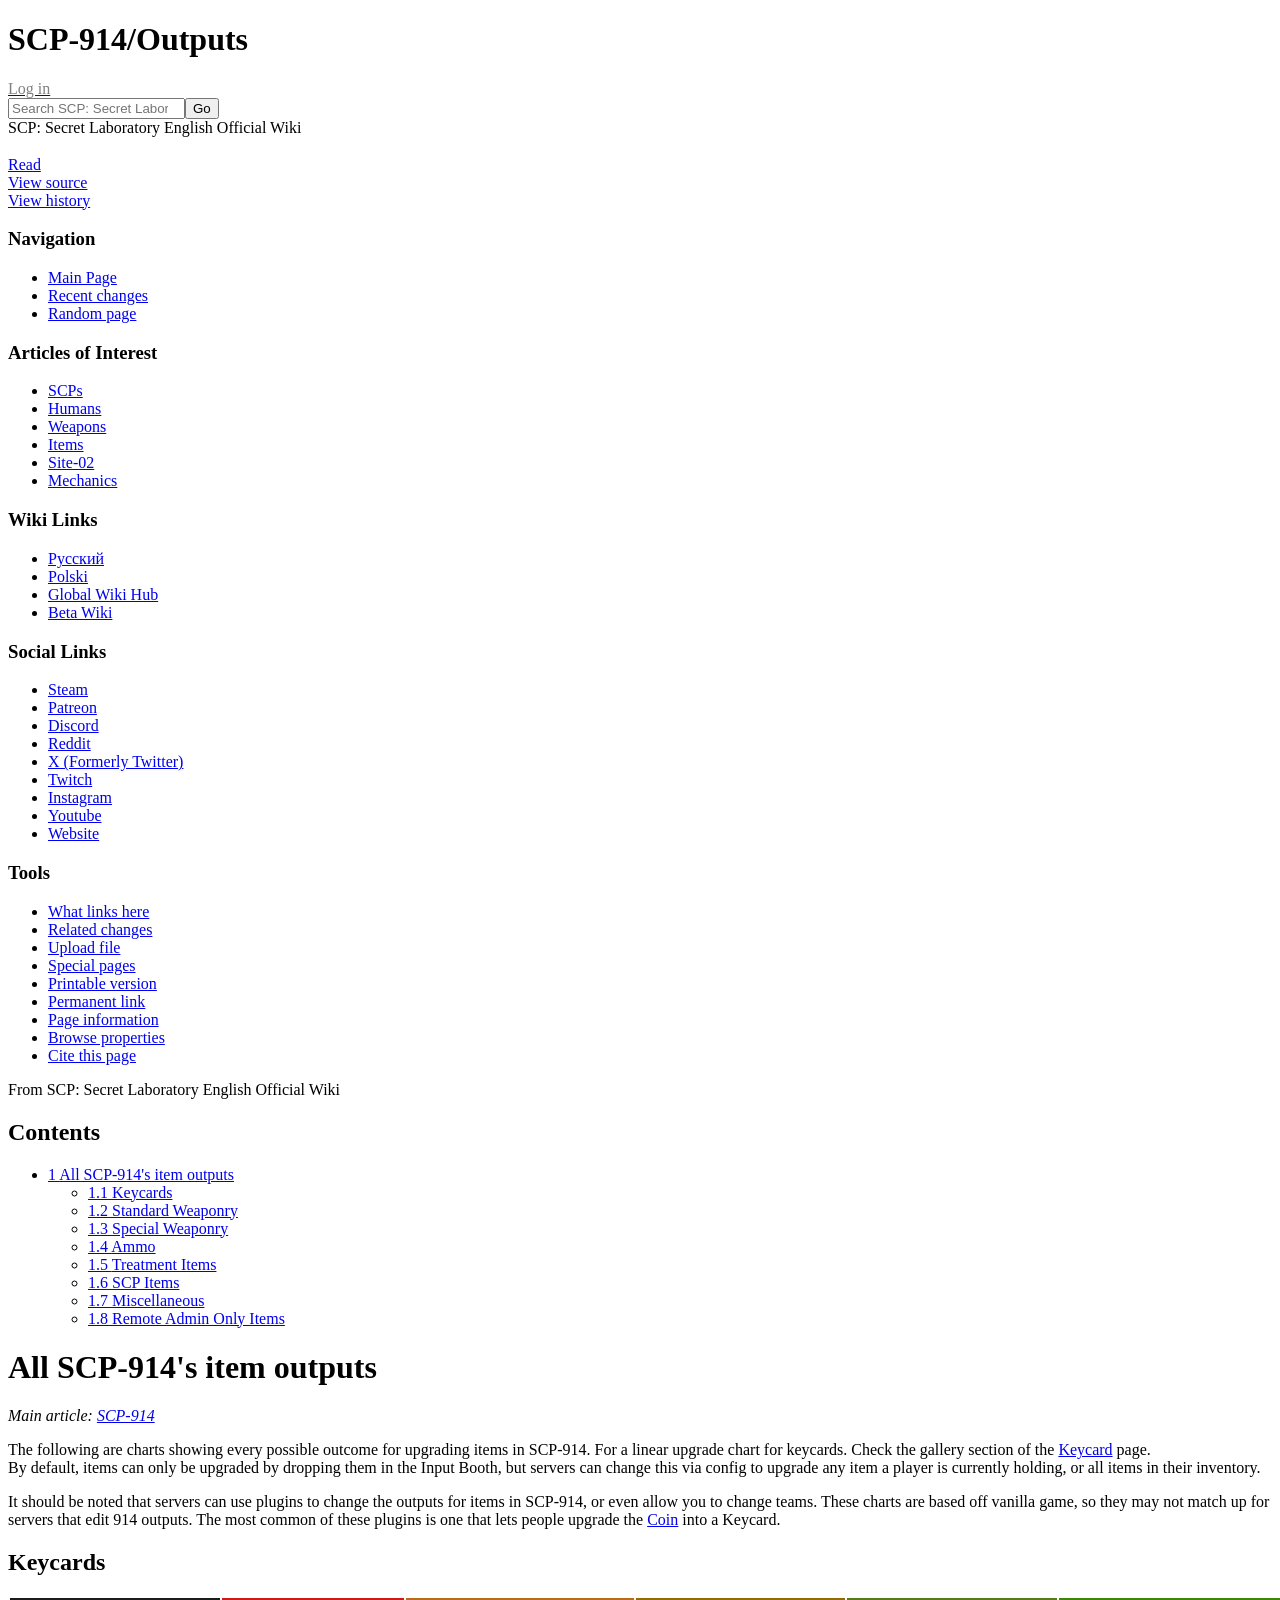
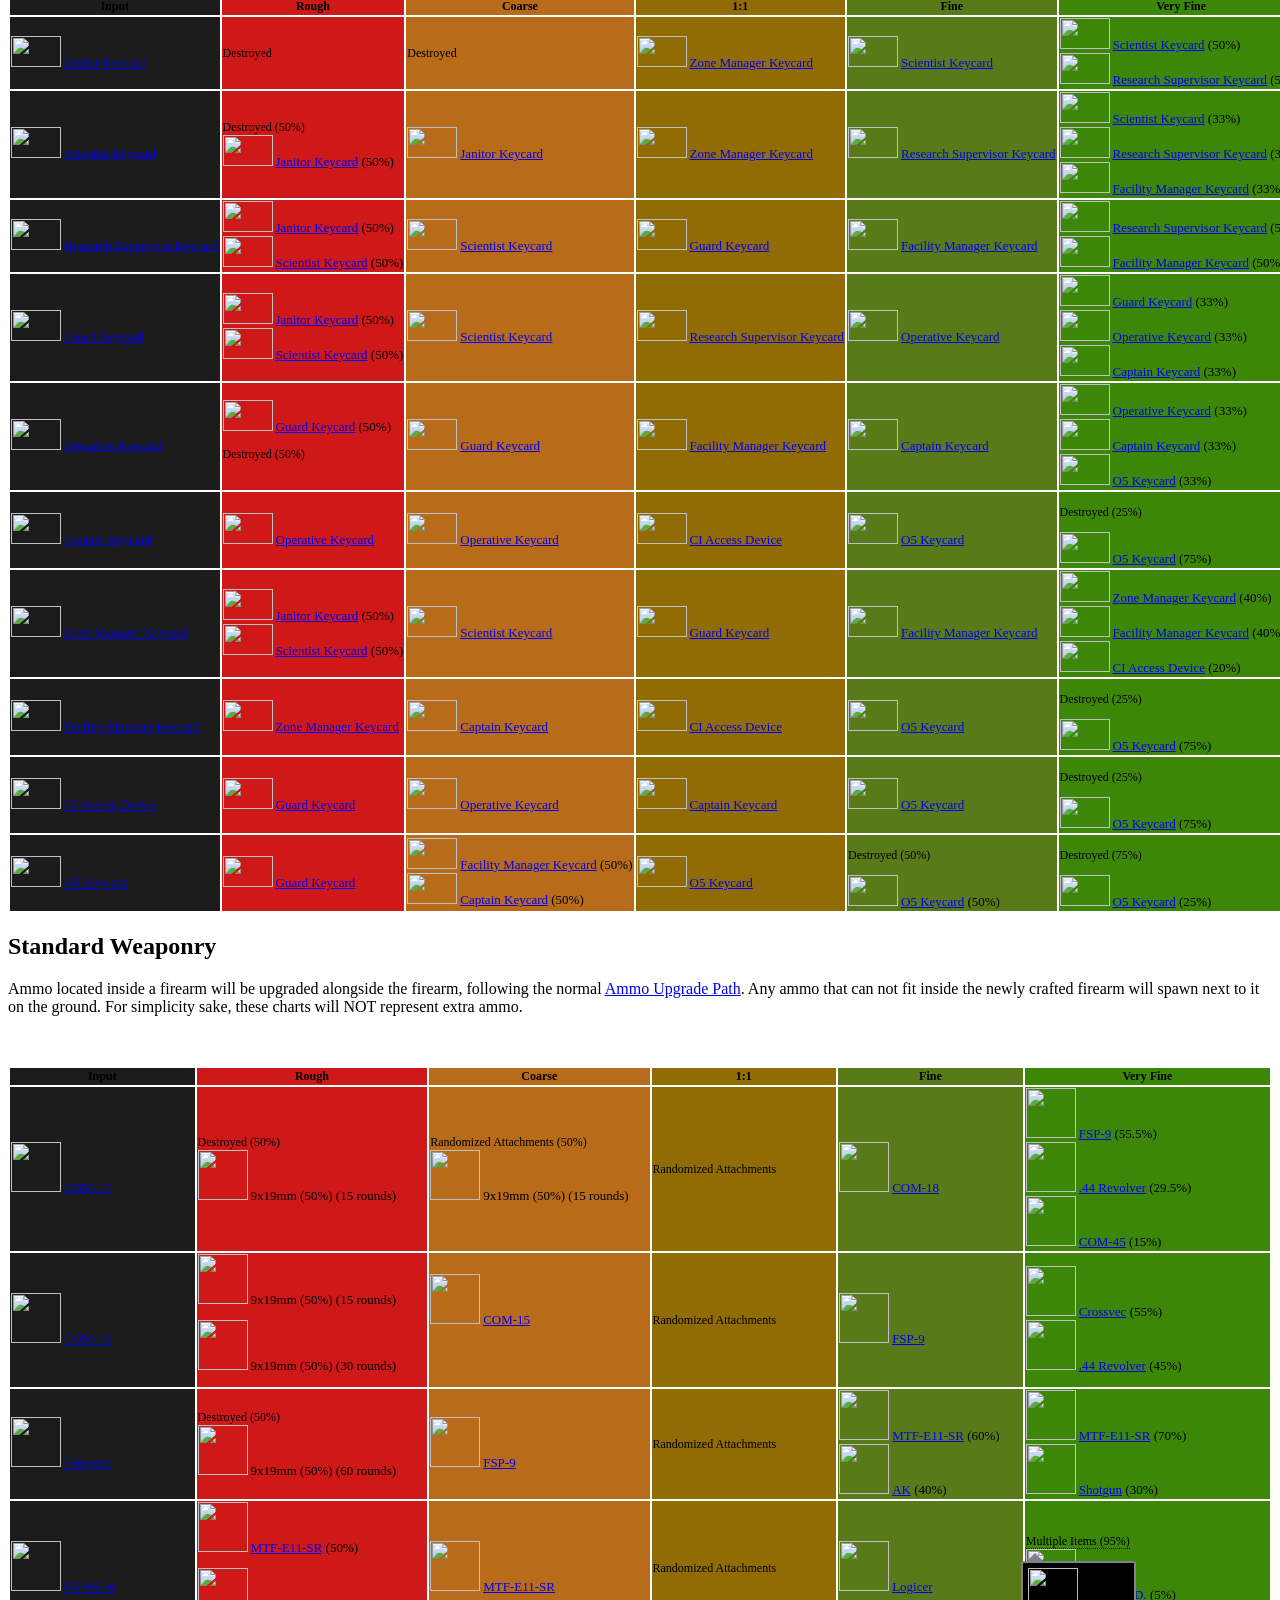
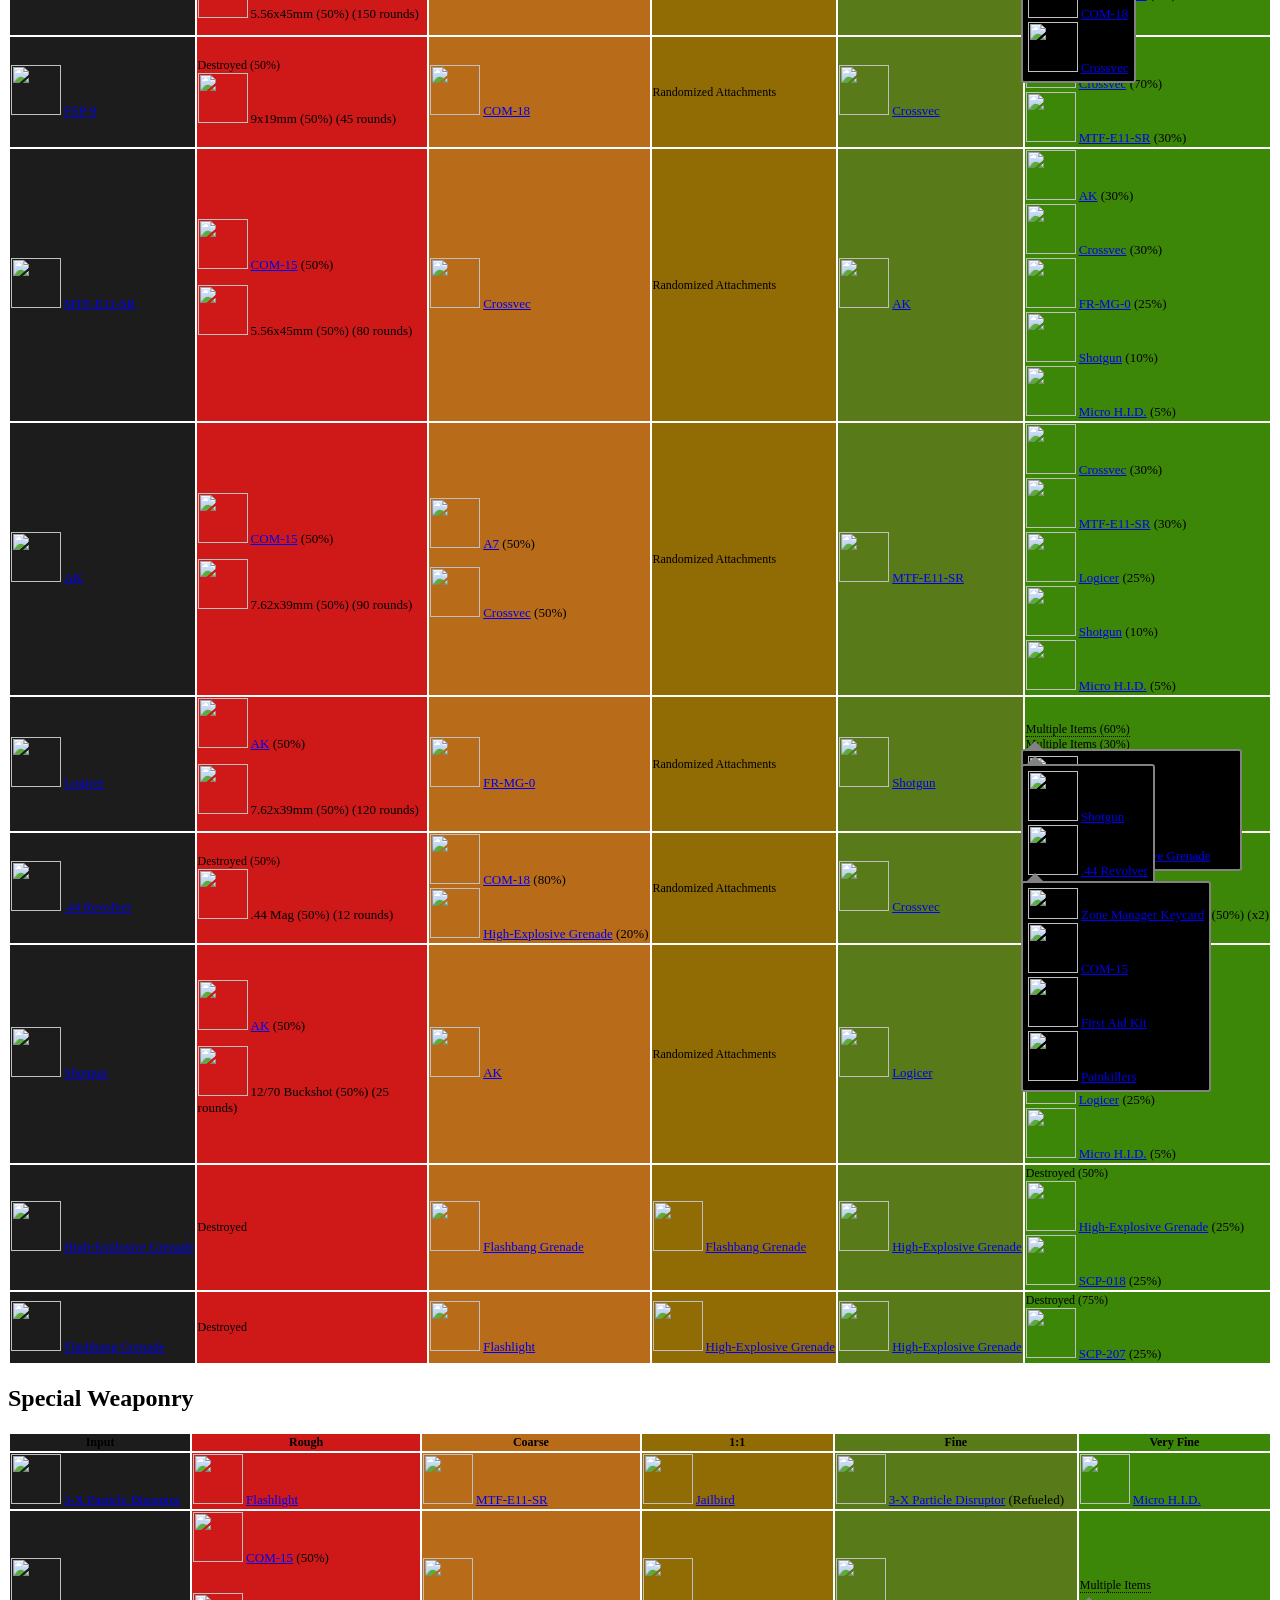
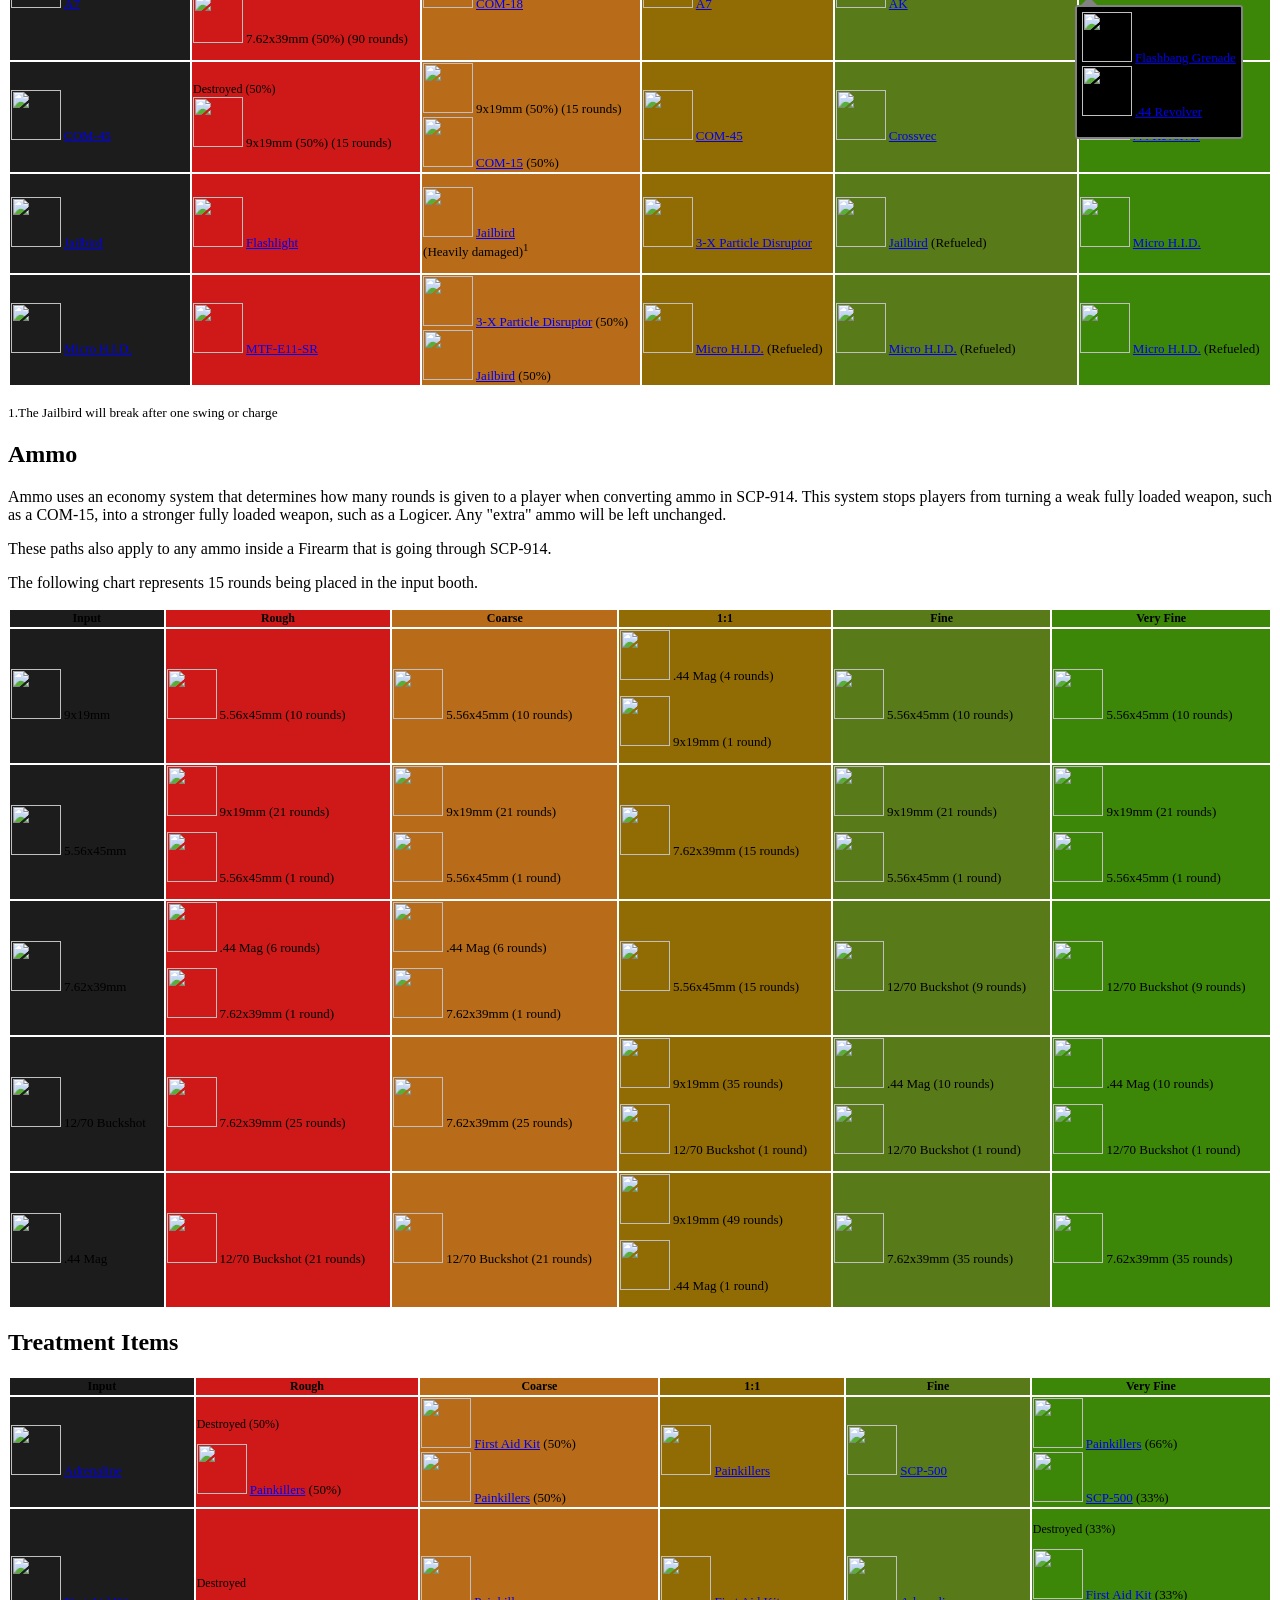
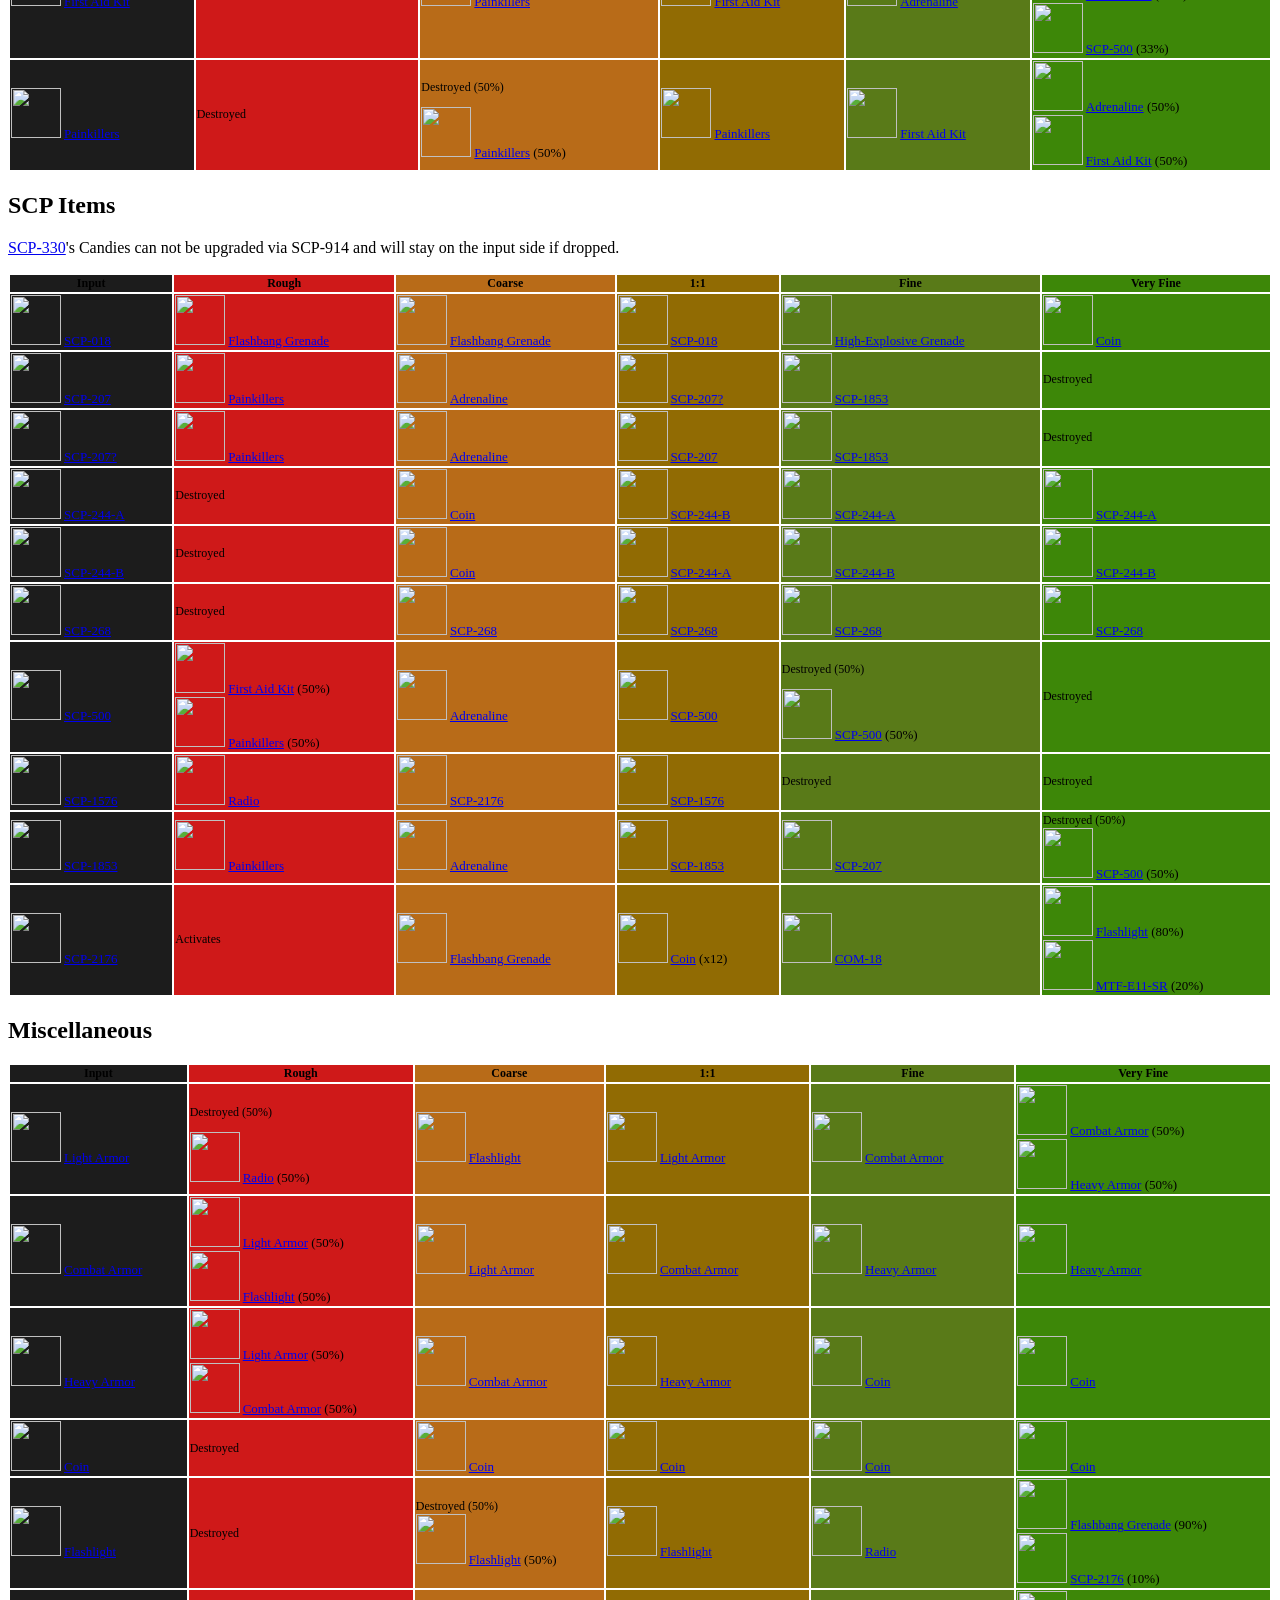
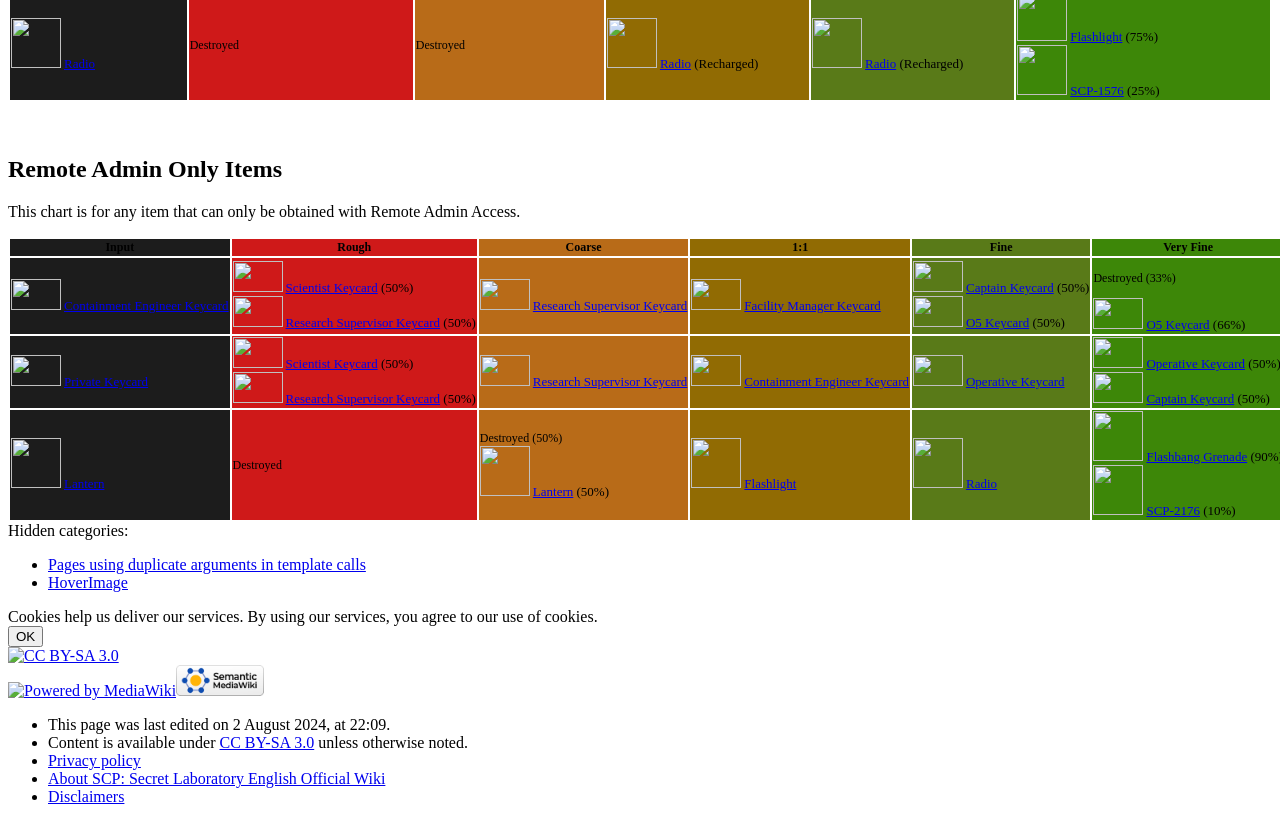
==== scp.html @ de887f41 "Create scp.html" ====
<!DOCTYPE html>
<html class="client-nojs" lang="en" dir="ltr">
<head>
<meta charset="UTF-8"/>
<title>SCP-914/Outputs - SCP: Secret Laboratory English Official Wiki</title>
<script>document.documentElement.className="client-js";RLCONF={"wgBreakFrames":false,"wgSeparatorTransformTable":["",""],"wgDigitTransformTable":["",""],"wgDefaultDateFormat":"dmy","wgMonthNames":["","January","February","March","April","May","June","July","August","September","October","November","December"],"wgRequestId":"e5e6b3b3b386593177b80887","wgCSPNonce":false,"wgCanonicalNamespace":"","wgCanonicalSpecialPageName":false,"wgNamespaceNumber":0,"wgPageName":"SCP-914/Outputs","wgTitle":"SCP-914/Outputs","wgCurRevisionId":15177,"wgRevisionId":15177,"wgArticleId":85,"wgIsArticle":true,"wgIsRedirect":false,"wgAction":"view","wgUserName":null,"wgUserGroups":["*"],"wgCategories":["Pages using duplicate arguments in template calls","HoverImage"],"wgPageContentLanguage":"en","wgPageContentModel":"wikitext","wgRelevantPageName":"SCP-914/Outputs","wgRelevantArticleId":85,"wgIsProbablyEditable":false,"wgRelevantPageIsProbablyEditable":false,"wgRestrictionEdit":[],"wgRestrictionMove":[],
"wgMediaViewerOnClick":true,"wgMediaViewerEnabledByDefault":true};RLSTATE={"ext.globalCssJs.user.styles":"ready","ext.globalCssJs.site.styles":"ready","site.styles":"ready","user.styles":"ready","ext.globalCssJs.user":"ready","user":"ready","user.options":"loading","skins.scpsl.styles":"ready","ext.smw.style":"ready","ext.smw.tooltip.styles":"ready","ext.CookieWarning.styles":"ready","ext.CookieWarning.geolocation.styles":"ready","oojs-ui-core.styles":"ready","oojs-ui.styles.indicators":"ready","mediawiki.widgets.styles":"ready","oojs-ui-core.icons":"ready"};RLPAGEMODULES=["ext.smw.style","ext.smw.tooltips","smw.entityexaminer","site","mediawiki.page.ready","mediawiki.toc","skins.scpsl.site","mmv.head","mmv.bootstrap.autostart","ext.CookieWarning","ext.CookieWarning.geolocation","ext.globalCssJs.site"];</script>
<script>(RLQ=window.RLQ||[]).push(function(){mw.loader.implement("user.options@12s5i",function($,jQuery,require,module){mw.user.tokens.set({"patrolToken":"+\\","watchToken":"+\\","csrfToken":"+\\"});});});</script>
<link rel="stylesheet" href="/load.php?lang=en&amp;modules=ext.CookieWarning.geolocation.styles%7Cext.CookieWarning.styles%7Cext.smw.style%7Cext.smw.tooltip.styles%7Cmediawiki.widgets.styles%7Coojs-ui-core.icons%2Cstyles%7Coojs-ui.styles.indicators%7Cskins.scpsl.styles&amp;only=styles&amp;skin=scpsl"/>
<script async="" src="/load.php?lang=en&amp;modules=startup&amp;only=scripts&amp;raw=1&amp;skin=scpsl"></script>
<style>#mw-indicator-mw-helplink {display:none;}</style>
<meta name="ResourceLoaderDynamicStyles" content=""/>
<link rel="stylesheet" href="https://hub.scpslgame.com/load.php?lang=en&amp;modules=ext.globalCssJs.site.styles&amp;only=styles&amp;skin=scpsl"/>
<link rel="stylesheet" href="/load.php?lang=en&amp;modules=site.styles&amp;only=styles&amp;skin=scpsl"/>
<meta name="generator" content="MediaWiki 1.40.0"/>
<meta name="robots" content="max-image-preview:standard"/>
<meta name="format-detection" content="telephone=no"/>
<meta name="viewport" content="width=device-width, initial-scale=1.0, user-scalable=yes, minimum-scale=0.25, maximum-scale=5.0"/>
<link rel="alternate" type="application/rdf+xml" title="SCP-914/Outputs" href="/index.php?title=Special:ExportRDF/SCP-914/Outputs&amp;xmlmime=rdf"/>
<link rel="icon" href="/favicon.ico"/>
<link rel="search" type="application/opensearchdescription+xml" href="/opensearch_desc.php" title="SCP: Secret Laboratory English Official Wiki (en)"/>
<link rel="EditURI" type="application/rsd+xml" href="https://en.scpslgame.com/api.php?action=rsd"/>
<link rel="license" href="/index.php?title=Wiki:Licensing"/>
<link rel="alternate" type="application/atom+xml" title="SCP: Secret Laboratory English Official Wiki Atom feed" href="/index.php?title=Special:RecentChanges&amp;feed=atom"/>
</head>
<body class="mediawiki ltr sitedir-ltr mw-hide-empty-elt ns-0 ns-subject page-SCP-914_Outputs rootpage-SCP-914_Outputs skin-scpsl action-view skin--responsive"><!DOCTYPE html>
<html class="client-nojs" lang="en" dir="ltr">
<head>
<meta charset="UTF-8"/>
<title>SCP-914/Outputs - SCP: Secret Laboratory English Official Wiki</title>
<script>document.documentElement.className="client-js";RLCONF={"wgBreakFrames":false,"wgSeparatorTransformTable":["",""],"wgDigitTransformTable":["",""],"wgDefaultDateFormat":"dmy","wgMonthNames":["","January","February","March","April","May","June","July","August","September","October","November","December"],"wgRequestId":"e5e6b3b3b386593177b80887","wgCSPNonce":false,"wgCanonicalNamespace":"","wgCanonicalSpecialPageName":false,"wgNamespaceNumber":0,"wgPageName":"SCP-914/Outputs","wgTitle":"SCP-914/Outputs","wgCurRevisionId":15177,"wgRevisionId":15177,"wgArticleId":85,"wgIsArticle":true,"wgIsRedirect":false,"wgAction":"view","wgUserName":null,"wgUserGroups":["*"],"wgCategories":["Pages using duplicate arguments in template calls","HoverImage"],"wgPageContentLanguage":"en","wgPageContentModel":"wikitext","wgRelevantPageName":"SCP-914/Outputs","wgRelevantArticleId":85,"wgIsProbablyEditable":false,"wgRelevantPageIsProbablyEditable":false,"wgRestrictionEdit":[],"wgRestrictionMove":[],
"wgMediaViewerOnClick":true,"wgMediaViewerEnabledByDefault":true};RLSTATE={"ext.globalCssJs.user.styles":"ready","ext.globalCssJs.site.styles":"ready","site.styles":"ready","user.styles":"ready","ext.globalCssJs.user":"ready","user":"ready","user.options":"loading","skins.scpsl.styles":"ready","ext.smw.style":"ready","ext.smw.tooltip.styles":"ready","ext.CookieWarning.styles":"ready","ext.CookieWarning.geolocation.styles":"ready","oojs-ui-core.styles":"ready","oojs-ui.styles.indicators":"ready","mediawiki.widgets.styles":"ready","oojs-ui-core.icons":"ready"};RLPAGEMODULES=["ext.smw.style","ext.smw.tooltips","smw.entityexaminer","site","mediawiki.page.ready","mediawiki.toc","skins.scpsl.site","mmv.head","mmv.bootstrap.autostart","ext.CookieWarning","ext.CookieWarning.geolocation","ext.globalCssJs.site"];</script>
<script>(RLQ=window.RLQ||[]).push(function(){mw.loader.implement("user.options@12s5i",function($,jQuery,require,module){mw.user.tokens.set({"patrolToken":"+\\","watchToken":"+\\","csrfToken":"+\\"});});});</script>
<link rel="stylesheet" href="/load.php?lang=en&amp;modules=ext.CookieWarning.geolocation.styles%7Cext.CookieWarning.styles%7Cext.smw.style%7Cext.smw.tooltip.styles%7Cmediawiki.widgets.styles%7Coojs-ui-core.icons%2Cstyles%7Coojs-ui.styles.indicators%7Cskins.scpsl.styles&amp;only=styles&amp;skin=scpsl"/>
<script async="" src="/load.php?lang=en&amp;modules=startup&amp;only=scripts&amp;raw=1&amp;skin=scpsl"></script>
<style>#mw-indicator-mw-helplink {display:none;}</style>
<meta name="ResourceLoaderDynamicStyles" content=""/>
<link rel="stylesheet" href="https://hub.scpslgame.com/load.php?lang=en&amp;modules=ext.globalCssJs.site.styles&amp;only=styles&amp;skin=scpsl"/>
<link rel="stylesheet" href="/load.php?lang=en&amp;modules=site.styles&amp;only=styles&amp;skin=scpsl"/>
<meta name="generator" content="MediaWiki 1.40.0"/>
<meta name="robots" content="max-image-preview:standard"/>
<meta name="format-detection" content="telephone=no"/>
<meta name="viewport" content="width=device-width, initial-scale=1.0, user-scalable=yes, minimum-scale=0.25, maximum-scale=5.0"/>
<link rel="alternate" type="application/rdf+xml" title="SCP-914/Outputs" href="/index.php?title=Special:ExportRDF/SCP-914/Outputs&amp;xmlmime=rdf"/>
<link rel="icon" href="/favicon.ico"/>
<link rel="search" type="application/opensearchdescription+xml" href="/opensearch_desc.php" title="SCP: Secret Laboratory English Official Wiki (en)"/>
<link rel="EditURI" type="application/rsd+xml" href="https://en.scpslgame.com/api.php?action=rsd"/>
<link rel="license" href="/index.php?title=Wiki:Licensing"/>
<link rel="alternate" type="application/atom+xml" title="SCP: Secret Laboratory English Official Wiki Atom feed" href="/index.php?title=Special:RecentChanges&amp;feed=atom"/>
</head>
<body class="mediawiki ltr sitedir-ltr mw-hide-empty-elt ns-0 ns-subject page-SCP-914_Outputs rootpage-SCP-914_Outputs skin-scpsl action-view skin--responsive"><div class="container"><div class="banner"><h1><span class="mw-page-title-main">SCP-914/Outputs</span></h1></div><div class="content"><div class="sidebar-top-parent"><div class="top-navbar">
<div class="usermenu"><a href="/index.php?title=Special:UserLogin&returnto=SCP-914%2FOutputs" class="user-link"><span class="user-link-content" style="color:grey">Log in</span></a><span class='search'><form action="/index.php" role="search" class="mw-portlet" id="p-search"><input type="hidden" value="Special:Search" name="title"/><input type="search" name="search" placeholder="Search SCP: Secret Laboratory English Official Wiki" aria-label="Search SCP: Secret Laboratory English Official Wiki" autocapitalize="sentences" title="Search SCP: Secret Laboratory English Official Wiki [f]" accesskey="f" id="searchInput"/><input class="searchButton" type="submit" name="go" title="Go to a page with this exact name if it exists" id="searchGoButton" value="Go"/></form></span></div>
</div><div class="col-2 col-t-3 col-m-12 sidebar"><div id="newmw-wrapper"><div id="newmw-navigation"><div id="p-logo" class="mw-portlet" role="banner"><a href="/index.php?title=Main_Page" class="mw-wiki-logo" title="Visit the main page"></a><span id="p-banner" class="newmw-wiki-title" title="Visit the main page">SCP: Secret Laboratory English Official Wiki</span></div><div id="page-tools"><div role="navigation" class="mw-portlet" id="p-" aria-labelledby="p--label"><h3 id="p--label" lang="en" dir="ltr"></h3><div class="mw-portlet-body"><ul></ul></div></div><a href="/index.php?title=SCP-914/Outputs" class="sidebar-link"><div class="sidebar-button">Read</div></a><a href="/index.php?title=SCP-914/Outputs&action=edit" class="sidebar-link"><div class="sidebar-button">View source</div></a><a href="/index.php?title=SCP-914/Outputs&action=history" class="sidebar-link"><div class="sidebar-button">View history</div></a><div class='separator'></div></div><div id="site-navigation"><div role="navigation" class="mw-portlet" id="p-navigation" aria-labelledby="p-navigation-label"><h3 id="p-navigation-label" lang="en" dir="ltr">Navigation</h3><div class="mw-portlet-body"><ul><li id="n-mainpage" class="mw-list-item"><a href="/index.php?title=Main_Page" title="Visit the main page [z]" accesskey="z"><span>Main Page</span></a></li><li id="n-recentchanges" class="mw-list-item"><a href="/index.php?title=Special:RecentChanges" title="A list of recent changes in the wiki [r]" accesskey="r"><span>Recent changes</span></a></li><li id="n-randompage" class="mw-list-item"><a href="/index.php?title=Special:Random" title="Load a random page [x]" accesskey="x"><span>Random page</span></a></li></ul></div></div><div role="navigation" class="mw-portlet" id="p-Articles of Interest" aria-labelledby="p-Articles of Interest-label"><h3 id="p-Articles of Interest-label" lang="en" dir="ltr">Articles of Interest</h3><div class="mw-portlet-body"><ul><li id="n-SCPs" class="mw-list-item"><a href="https://en.scpslgame.com/index.php?title=SCPs" rel="nofollow"><span>SCPs</span></a></li><li id="n-Humans" class="mw-list-item"><a href="https://en.scpslgame.com/index.php?title=Humans" rel="nofollow"><span>Humans</span></a></li><li id="n-Weapons" class="mw-list-item"><a href="https://en.scpslgame.com/index.php?title=Weapons" rel="nofollow"><span>Weapons</span></a></li><li id="n-Items" class="mw-list-item"><a href="https://en.scpslgame.com/index.php?title=Items" rel="nofollow"><span>Items</span></a></li><li id="n-Site-02" class="mw-list-item"><a href="https://en.scpslgame.com/index.php?title=Site-02" rel="nofollow"><span>Site-02</span></a></li><li id="n-Mechanics" class="mw-list-item"><a href="https://en.scpslgame.com/index.php?title=Mechanics" rel="nofollow"><span>Mechanics</span></a></li></ul></div></div><div role="navigation" class="mw-portlet" id="p-Wiki Links" aria-labelledby="p-Wiki Links-label"><h3 id="p-Wiki Links-label" lang="en" dir="ltr">Wiki Links</h3><div class="mw-portlet-body"><ul><li id="n-Pусский" class="mw-list-item"><a href="https://ru.scpslgame.com" rel="nofollow" title="The Russian branch of the wiki."><span>Pусский</span></a></li><li id="n-Polski" class="mw-list-item"><a href="https://pl.scpslgame.com" rel="nofollow" title="The Polish branch of the wiki"><span>Polski</span></a></li><li id="n-Global-Wiki-Hub" class="mw-list-item"><a href="https://hub.scpslgame.com" rel="nofollow" title="Return to Hub."><span>Global Wiki Hub</span></a></li><li id="n-Beta-Wiki" class="mw-list-item"><a href="https://betawiki.scpslgame.com" rel="nofollow"><span>Beta Wiki</span></a></li></ul></div></div><div role="navigation" class="mw-portlet" id="p-Social Links" aria-labelledby="p-Social Links-label"><h3 id="p-Social Links-label" lang="en" dir="ltr">Social Links</h3><div class="mw-portlet-body"><ul><li id="n-Steam" class="mw-list-item"><a href="https://store.steampowered.com/app/700330/SCP_Secret_Laboratory/" rel="nofollow" title="Download SCP: SL on Steam. You know you want it."><span>Steam</span></a></li><li id="n-Patreon" class="mw-list-item"><a href="https://www.patreon.com/HubertMoszka" rel="nofollow" title="Help support Northwood by donating on Patreon!"><span>Patreon</span></a></li><li id="n-Discord" class="mw-list-item"><a href="https://discordapp.com/invite/scpsl" rel="nofollow" title="Join the SL Discord, if you dare."><span>Discord</span></a></li><li id="n-Reddit" class="mw-list-item"><a href="https://www.reddit.com/r/SCPSecretLab/" rel="nofollow" title="Talk with the community on Reddit!"><span>Reddit</span></a></li><li id="n-X-(Formerly-Twitter)" class="mw-list-item"><a href="https://twitter.com/scpslofficial" rel="nofollow" title="Visit us on Twit- I mean X!"><span>X (Formerly Twitter)</span></a></li><li id="n-Twitch" class="mw-list-item"><a href="https://twitch.tv/SCPSL_Official" rel="nofollow" title="Watch Twitch Streams when they go live!"><span>Twitch</span></a></li><li id="n-Instagram" class="mw-list-item"><a href="https://www.instagram.com/scpsl_official/" rel="nofollow" title="Wait, we have an Instagram?"><span>Instagram</span></a></li><li id="n-Youtube" class="mw-list-item"><a href="https://www.youtube.com/channel/UC_pcal-oQjes6vtrvpGteTg" rel="nofollow" title="Find sneakpeaks, soundtracks and more on our Youtube!"><span>Youtube</span></a></li><li id="n-Website" class="mw-list-item"><a href="https://scpslgame.com/" rel="nofollow" title="The official SCP SL Website!"><span>Website</span></a></li></ul></div></div><div role="navigation" class="mw-portlet" id="p-tb" aria-labelledby="p-tb-label"><h3 id="p-tb-label" lang="en" dir="ltr">Tools</h3><div class="mw-portlet-body"><ul><li id="t-whatlinkshere" class="mw-list-item"><a href="/index.php?title=Special:WhatLinksHere/SCP-914/Outputs" title="A list of all wiki pages that link here [j]" accesskey="j"><span>What links here</span></a></li><li id="t-recentchangeslinked" class="mw-list-item"><a href="/index.php?title=Special:RecentChangesLinked/SCP-914/Outputs" rel="nofollow" title="Recent changes in pages linked from this page [k]" accesskey="k"><span>Related changes</span></a></li><li id="t-upload" class="mw-list-item"><a href="https://hub.scpslgame.com/index.php/Special:UploadWizard" title="Upload files [u]" accesskey="u"><span>Upload file</span></a></li><li id="t-specialpages" class="mw-list-item"><a href="/index.php?title=Special:SpecialPages" title="A list of all special pages [q]" accesskey="q"><span>Special pages</span></a></li><li id="t-print" class="mw-list-item"><a href="javascript:print();" rel="alternate" title="Printable version of this page [p]" accesskey="p"><span>Printable version</span></a></li><li id="t-permalink" class="mw-list-item"><a href="/index.php?title=SCP-914/Outputs&amp;oldid=15177" title="Permanent link to this revision of this page"><span>Permanent link</span></a></li><li id="t-info" class="mw-list-item"><a href="/index.php?title=SCP-914/Outputs&amp;action=info" title="More information about this page"><span>Page information</span></a></li><li id="t-smwbrowselink" class="mw-list-item"><a href="/index.php?title=Special:Browse/:SCP-2D914-2FOutputs" rel="search"><span>Browse properties</span></a></li><li id="t-cite" class="mw-list-item"><a href="/index.php?title=Special:CiteThisPage&amp;page=SCP-914%2FOutputs&amp;id=15177&amp;wpFormIdentifier=titleform" title="Information on how to cite this page"><span>Cite this page</span></a></li></ul></div></div></div></div></div></div><div class="mw-body" role="main"><div class="mw-indicators">
<div id="mw-indicator-smw-entity-examiner" class="mw-indicator"><div class="smw-entity-examiner smw-indicator-vertical-bar-loader" data-subject="SCP-914/Outputs#0##" data-dir="ltr" data-uselang="" title="Running an examiner in the background"></div></div>
</div>
<div id="siteSub">From SCP: Secret Laboratory English Official Wiki</div><div class="col-10 col-t-9 col-m-12 article"><div id="contentSub"><p><div id="mw-content-subtitle"></div></p><p></p></div><div id="mw-content-text" class="mw-body-content mw-content-ltr" lang="en" dir="ltr"><div class="mw-parser-output"><div id="toc" class="toc" role="navigation" aria-labelledby="mw-toc-heading"><input type="checkbox" role="button" id="toctogglecheckbox" class="toctogglecheckbox" style="display:none" /><div class="toctitle" lang="en" dir="ltr"><h2 id="mw-toc-heading">Contents</h2><span class="toctogglespan"><label class="toctogglelabel" for="toctogglecheckbox"></label></span></div>
<ul>
<li class="toclevel-1 tocsection-1"><a href="#All_SCP-914&#39;s_item_outputs"><span class="tocnumber">1</span> <span class="toctext">All SCP-914's item outputs</span></a>
<ul>
<li class="toclevel-2 tocsection-2"><a href="#Keycards"><span class="tocnumber">1.1</span> <span class="toctext">Keycards</span></a></li>
<li class="toclevel-2 tocsection-3"><a href="#Standard_Weaponry"><span class="tocnumber">1.2</span> <span class="toctext">Standard Weaponry</span></a></li>
<li class="toclevel-2 tocsection-4"><a href="#Special_Weaponry"><span class="tocnumber">1.3</span> <span class="toctext">Special Weaponry</span></a></li>
<li class="toclevel-2 tocsection-5"><a href="#Ammo"><span class="tocnumber">1.4</span> <span class="toctext">Ammo</span></a></li>
<li class="toclevel-2 tocsection-6"><a href="#Treatment_Items"><span class="tocnumber">1.5</span> <span class="toctext">Treatment Items</span></a></li>
<li class="toclevel-2 tocsection-7"><a href="#SCP_Items"><span class="tocnumber">1.6</span> <span class="toctext">SCP Items</span></a></li>
<li class="toclevel-2 tocsection-8"><a href="#Miscellaneous"><span class="tocnumber">1.7</span> <span class="toctext">Miscellaneous</span></a></li>
<li class="toclevel-2 tocsection-9"><a href="#Remote_Admin_Only_Items"><span class="tocnumber">1.8</span> <span class="toctext">Remote Admin Only Items</span></a></li>
</ul>
</li>
</ul>
</div>

<h1><span id="All_SCP-914.27s_item_outputs"></span><span class="mw-headline" id="All_SCP-914's_item_outputs">All SCP-914's item outputs</span></h1>
<p><span style="font-size:&#91;&#91;:Template:11&#93;&#93;px"><i>Main article: <a href="/index.php?title=SCP-914" title="SCP-914">SCP-914</a></i></span>
</p><p>The following are charts showing every possible outcome for upgrading items in SCP-914. For a linear upgrade chart for keycards. Check the gallery section of the <a href="/index.php?title=Keycard" title="Keycard">Keycard</a> page.<br />
By default, items can only be upgraded by dropping them in the Input Booth, but servers can change this via config to upgrade any item a player is currently holding, or all items in their inventory.
</p><p>It should be noted that servers can use plugins to change the outputs for items in SCP-914, or even allow you to change teams. These charts are based off vanilla game, so they may not match up for servers that edit 914 outputs. The most common of these plugins is one that lets people upgrade the <a href="/index.php?title=Coin" title="Coin">Coin</a> into a Keycard.
</p>
<h2><span class="mw-headline" id="Keycards">Keycards</span></h2>
<table class="wikitable" style="width:100%;font-size:12px;">

<tbody><tr>
<th style="background-color: #1c1c1c;">Input
</th>
<th style="background-color: #cf1919;">Rough
</th>
<th style="background-color: #b86b18;">Coarse
</th>
<th style="background-color: #916b03;">1:1
</th>
<th style="background-color: #597a18;">Fine
</th>
<th style="background-color: #3d8708;">Very Fine
</th></tr>
<tr>
<td style="background-color: #1c1c1c;"><div class="hycontent" style="white-space: nowrap;"><span typeof="mw:File"><a href="/index.php?title=Keycard" title="Keycard"><img src="https://hub.scpslgame.com/images/thumb/1/18/Janitor_Icon.png/50px-Janitor_Icon.png" decoding="async" width="50" height="31" srcset="https://hub.scpslgame.com/images/thumb/1/18/Janitor_Icon.png/75px-Janitor_Icon.png 1.5x, https://hub.scpslgame.com/images/thumb/1/18/Janitor_Icon.png/100px-Janitor_Icon.png 2x" data-file-width="450" data-file-height="279" /></a></span> <span style="font-size:13px"><a href="/index.php?title=Keycard" title="Keycard">Janitor Keycard</a>  </span></div>
</td>
<td style="background-color: #cf1919;">Destroyed
</td>
<td style="background-color: #b86b18;">Destroyed
</td>
<td style="background-color: #916b03;"><div class="hycontent" style="white-space: nowrap;"><span typeof="mw:File"><a href="/index.php?title=Keycard" title="Keycard"><img src="https://hub.scpslgame.com/images/thumb/4/46/ZManager_icon.png/50px-ZManager_icon.png" decoding="async" width="50" height="31" srcset="https://hub.scpslgame.com/images/thumb/4/46/ZManager_icon.png/75px-ZManager_icon.png 1.5x, https://hub.scpslgame.com/images/thumb/4/46/ZManager_icon.png/100px-ZManager_icon.png 2x" data-file-width="450" data-file-height="279" /></a></span> <span style="font-size:13px"><a href="/index.php?title=Keycard" title="Keycard">Zone Manager Keycard</a>  </span></div>
</td>
<td style="background-color: #597a18;"><div class="hycontent" style="white-space: nowrap;"><span typeof="mw:File"><a href="/index.php?title=Keycard" title="Keycard"><img src="https://hub.scpslgame.com/images/thumb/8/8b/Scientist_Icon.png/50px-Scientist_Icon.png" decoding="async" width="50" height="31" srcset="https://hub.scpslgame.com/images/thumb/8/8b/Scientist_Icon.png/75px-Scientist_Icon.png 1.5x, https://hub.scpslgame.com/images/thumb/8/8b/Scientist_Icon.png/100px-Scientist_Icon.png 2x" data-file-width="450" data-file-height="279" /></a></span> <span style="font-size:13px"><a href="/index.php?title=Keycard" title="Keycard">Scientist Keycard</a>  </span></div>
</td>
<td style="background-color: #3d8708;"><div class="hycontent" style="white-space: nowrap;"><span typeof="mw:File"><a href="/index.php?title=Keycard" title="Keycard"><img src="https://hub.scpslgame.com/images/thumb/8/8b/Scientist_Icon.png/50px-Scientist_Icon.png" decoding="async" width="50" height="31" srcset="https://hub.scpslgame.com/images/thumb/8/8b/Scientist_Icon.png/75px-Scientist_Icon.png 1.5x, https://hub.scpslgame.com/images/thumb/8/8b/Scientist_Icon.png/100px-Scientist_Icon.png 2x" data-file-width="450" data-file-height="279" /></a></span> <span style="font-size:13px"><a href="/index.php?title=Keycard" title="Keycard">Scientist Keycard</a> (50%) </span></div>
<div class="hycontent" style="white-space: nowrap;"><span typeof="mw:File"><a href="/index.php?title=Keycard" title="Keycard"><img src="https://hub.scpslgame.com/images/thumb/a/a6/Research_Supervisor_Icon.png/50px-Research_Supervisor_Icon.png" decoding="async" width="50" height="31" srcset="https://hub.scpslgame.com/images/thumb/a/a6/Research_Supervisor_Icon.png/75px-Research_Supervisor_Icon.png 1.5x, https://hub.scpslgame.com/images/thumb/a/a6/Research_Supervisor_Icon.png/100px-Research_Supervisor_Icon.png 2x" data-file-width="450" data-file-height="279" /></a></span> <span style="font-size:13px"><a href="/index.php?title=Keycard" title="Keycard">Research Supervisor Keycard</a> (50%) </span></div>
</td></tr>
<tr>
<td style="background-color: #1c1c1c;"><div class="hycontent" style="white-space: nowrap;"><span typeof="mw:File"><a href="/index.php?title=Keycard" title="Keycard"><img src="https://hub.scpslgame.com/images/thumb/8/8b/Scientist_Icon.png/50px-Scientist_Icon.png" decoding="async" width="50" height="31" srcset="https://hub.scpslgame.com/images/thumb/8/8b/Scientist_Icon.png/75px-Scientist_Icon.png 1.5x, https://hub.scpslgame.com/images/thumb/8/8b/Scientist_Icon.png/100px-Scientist_Icon.png 2x" data-file-width="450" data-file-height="279" /></a></span> <span style="font-size:13px"><a href="/index.php?title=Keycard" title="Keycard">Scientist Keycard</a>  </span></div>
</td>
<td style="background-color: #cf1919;"><span style="font-size:12px">Destroyed (50%)</span>
<div class="hycontent" style="white-space: nowrap;"><span typeof="mw:File"><a href="/index.php?title=Keycard" title="Keycard"><img src="https://hub.scpslgame.com/images/thumb/1/18/Janitor_Icon.png/50px-Janitor_Icon.png" decoding="async" width="50" height="31" srcset="https://hub.scpslgame.com/images/thumb/1/18/Janitor_Icon.png/75px-Janitor_Icon.png 1.5x, https://hub.scpslgame.com/images/thumb/1/18/Janitor_Icon.png/100px-Janitor_Icon.png 2x" data-file-width="450" data-file-height="279" /></a></span> <span style="font-size:13px"><a href="/index.php?title=Keycard" title="Keycard">Janitor Keycard</a> (50%) </span></div>
</td>
<td style="background-color: #b86b18;"><div class="hycontent" style="white-space: nowrap;"><span typeof="mw:File"><a href="/index.php?title=Keycard" title="Keycard"><img src="https://hub.scpslgame.com/images/thumb/1/18/Janitor_Icon.png/50px-Janitor_Icon.png" decoding="async" width="50" height="31" srcset="https://hub.scpslgame.com/images/thumb/1/18/Janitor_Icon.png/75px-Janitor_Icon.png 1.5x, https://hub.scpslgame.com/images/thumb/1/18/Janitor_Icon.png/100px-Janitor_Icon.png 2x" data-file-width="450" data-file-height="279" /></a></span> <span style="font-size:13px"><a href="/index.php?title=Keycard" title="Keycard">Janitor Keycard</a>  </span></div>
</td>
<td style="background-color: #916b03;"><div class="hycontent" style="white-space: nowrap;"><span typeof="mw:File"><a href="/index.php?title=Keycard" title="Keycard"><img src="https://hub.scpslgame.com/images/thumb/4/46/ZManager_icon.png/50px-ZManager_icon.png" decoding="async" width="50" height="31" srcset="https://hub.scpslgame.com/images/thumb/4/46/ZManager_icon.png/75px-ZManager_icon.png 1.5x, https://hub.scpslgame.com/images/thumb/4/46/ZManager_icon.png/100px-ZManager_icon.png 2x" data-file-width="450" data-file-height="279" /></a></span> <span style="font-size:13px"><a href="/index.php?title=Keycard" title="Keycard">Zone Manager Keycard</a>  </span></div>
</td>
<td style="background-color: #597a18;"><div class="hycontent" style="white-space: nowrap;"><span typeof="mw:File"><a href="/index.php?title=Keycard" title="Keycard"><img src="https://hub.scpslgame.com/images/thumb/a/a6/Research_Supervisor_Icon.png/50px-Research_Supervisor_Icon.png" decoding="async" width="50" height="31" srcset="https://hub.scpslgame.com/images/thumb/a/a6/Research_Supervisor_Icon.png/75px-Research_Supervisor_Icon.png 1.5x, https://hub.scpslgame.com/images/thumb/a/a6/Research_Supervisor_Icon.png/100px-Research_Supervisor_Icon.png 2x" data-file-width="450" data-file-height="279" /></a></span> <span style="font-size:13px"><a href="/index.php?title=Keycard" title="Keycard">Research Supervisor Keycard</a>  </span></div>
</td>
<td style="background-color: #3d8708;">
<div class="hycontent" style="white-space: nowrap;"><span typeof="mw:File"><a href="/index.php?title=Keycard" title="Keycard"><img src="https://hub.scpslgame.com/images/thumb/8/8b/Scientist_Icon.png/50px-Scientist_Icon.png" decoding="async" width="50" height="31" srcset="https://hub.scpslgame.com/images/thumb/8/8b/Scientist_Icon.png/75px-Scientist_Icon.png 1.5x, https://hub.scpslgame.com/images/thumb/8/8b/Scientist_Icon.png/100px-Scientist_Icon.png 2x" data-file-width="450" data-file-height="279" /></a></span> <span style="font-size:13px"><a href="/index.php?title=Keycard" title="Keycard">Scientist Keycard</a> (33%) </span></div>
<div class="hycontent" style="white-space: nowrap;"><span typeof="mw:File"><a href="/index.php?title=Keycard" title="Keycard"><img src="https://hub.scpslgame.com/images/thumb/a/a6/Research_Supervisor_Icon.png/50px-Research_Supervisor_Icon.png" decoding="async" width="50" height="31" srcset="https://hub.scpslgame.com/images/thumb/a/a6/Research_Supervisor_Icon.png/75px-Research_Supervisor_Icon.png 1.5x, https://hub.scpslgame.com/images/thumb/a/a6/Research_Supervisor_Icon.png/100px-Research_Supervisor_Icon.png 2x" data-file-width="450" data-file-height="279" /></a></span> <span style="font-size:13px"><a href="/index.php?title=Keycard" title="Keycard">Research Supervisor Keycard</a> (33%) </span></div>
<div class="hycontent" style="white-space: nowrap;"><span typeof="mw:File"><a href="/index.php?title=Keycard" title="Keycard"><img src="https://hub.scpslgame.com/images/thumb/0/08/Owner_Icon.png/50px-Owner_Icon.png" decoding="async" width="50" height="31" srcset="https://hub.scpslgame.com/images/thumb/0/08/Owner_Icon.png/75px-Owner_Icon.png 1.5x, https://hub.scpslgame.com/images/thumb/0/08/Owner_Icon.png/100px-Owner_Icon.png 2x" data-file-width="450" data-file-height="279" /></a></span> <span style="font-size:13px"><a href="/index.php?title=Keycard" title="Keycard">Facility Manager Keycard</a> (33%) </span></div>
</td></tr>
<tr>
<td style="background-color: #1c1c1c;"><div class="hycontent" style="white-space: nowrap;"><span typeof="mw:File"><a href="/index.php?title=Keycard" title="Keycard"><img src="https://hub.scpslgame.com/images/thumb/a/a6/Research_Supervisor_Icon.png/50px-Research_Supervisor_Icon.png" decoding="async" width="50" height="31" srcset="https://hub.scpslgame.com/images/thumb/a/a6/Research_Supervisor_Icon.png/75px-Research_Supervisor_Icon.png 1.5x, https://hub.scpslgame.com/images/thumb/a/a6/Research_Supervisor_Icon.png/100px-Research_Supervisor_Icon.png 2x" data-file-width="450" data-file-height="279" /></a></span> <span style="font-size:13px"><a href="/index.php?title=Keycard" title="Keycard">Research Supervisor Keycard</a>  </span></div>
</td>
<td style="background-color: #cf1919;"><div class="hycontent" style="white-space: nowrap;"><span typeof="mw:File"><a href="/index.php?title=Keycard" title="Keycard"><img src="https://hub.scpslgame.com/images/thumb/1/18/Janitor_Icon.png/50px-Janitor_Icon.png" decoding="async" width="50" height="31" srcset="https://hub.scpslgame.com/images/thumb/1/18/Janitor_Icon.png/75px-Janitor_Icon.png 1.5x, https://hub.scpslgame.com/images/thumb/1/18/Janitor_Icon.png/100px-Janitor_Icon.png 2x" data-file-width="450" data-file-height="279" /></a></span> <span style="font-size:13px"><a href="/index.php?title=Keycard" title="Keycard">Janitor Keycard</a> (50%) </span></div>
<div class="hycontent" style="white-space: nowrap;"><span typeof="mw:File"><a href="/index.php?title=Keycard" title="Keycard"><img src="https://hub.scpslgame.com/images/thumb/8/8b/Scientist_Icon.png/50px-Scientist_Icon.png" decoding="async" width="50" height="31" srcset="https://hub.scpslgame.com/images/thumb/8/8b/Scientist_Icon.png/75px-Scientist_Icon.png 1.5x, https://hub.scpslgame.com/images/thumb/8/8b/Scientist_Icon.png/100px-Scientist_Icon.png 2x" data-file-width="450" data-file-height="279" /></a></span> <span style="font-size:13px"><a href="/index.php?title=Keycard" title="Keycard">Scientist Keycard</a> (50%) </span></div>
</td>
<td style="background-color: #b86b18;"><div class="hycontent" style="white-space: nowrap;"><span typeof="mw:File"><a href="/index.php?title=Keycard" title="Keycard"><img src="https://hub.scpslgame.com/images/thumb/8/8b/Scientist_Icon.png/50px-Scientist_Icon.png" decoding="async" width="50" height="31" srcset="https://hub.scpslgame.com/images/thumb/8/8b/Scientist_Icon.png/75px-Scientist_Icon.png 1.5x, https://hub.scpslgame.com/images/thumb/8/8b/Scientist_Icon.png/100px-Scientist_Icon.png 2x" data-file-width="450" data-file-height="279" /></a></span> <span style="font-size:13px"><a href="/index.php?title=Keycard" title="Keycard">Scientist Keycard</a>  </span></div>
</td>
<td style="background-color: #916b03;"><div class="hycontent" style="white-space: nowrap;"><span typeof="mw:File"><a href="/index.php?title=Keycard" title="Keycard"><img src="https://hub.scpslgame.com/images/thumb/3/36/Guard_Icon.png/50px-Guard_Icon.png" decoding="async" width="50" height="31" srcset="https://hub.scpslgame.com/images/thumb/3/36/Guard_Icon.png/75px-Guard_Icon.png 1.5x, https://hub.scpslgame.com/images/thumb/3/36/Guard_Icon.png/100px-Guard_Icon.png 2x" data-file-width="450" data-file-height="279" /></a></span> <span style="font-size:13px"><a href="/index.php?title=Keycard" title="Keycard">Guard Keycard</a>  </span></div>
</td>
<td style="background-color: #597a18;"><div class="hycontent" style="white-space: nowrap;"><span typeof="mw:File"><a href="/index.php?title=Keycard" title="Keycard"><img src="https://hub.scpslgame.com/images/thumb/0/08/Owner_Icon.png/50px-Owner_Icon.png" decoding="async" width="50" height="31" srcset="https://hub.scpslgame.com/images/thumb/0/08/Owner_Icon.png/75px-Owner_Icon.png 1.5x, https://hub.scpslgame.com/images/thumb/0/08/Owner_Icon.png/100px-Owner_Icon.png 2x" data-file-width="450" data-file-height="279" /></a></span> <span style="font-size:13px"><a href="/index.php?title=Keycard" title="Keycard">Facility Manager Keycard</a>  </span></div>
</td>
<td style="background-color: #3d8708;">
<div class="hycontent" style="white-space: nowrap;"><span typeof="mw:File"><a href="/index.php?title=Keycard" title="Keycard"><img src="https://hub.scpslgame.com/images/thumb/a/a6/Research_Supervisor_Icon.png/50px-Research_Supervisor_Icon.png" decoding="async" width="50" height="31" srcset="https://hub.scpslgame.com/images/thumb/a/a6/Research_Supervisor_Icon.png/75px-Research_Supervisor_Icon.png 1.5x, https://hub.scpslgame.com/images/thumb/a/a6/Research_Supervisor_Icon.png/100px-Research_Supervisor_Icon.png 2x" data-file-width="450" data-file-height="279" /></a></span> <span style="font-size:13px"><a href="/index.php?title=Keycard" title="Keycard">Research Supervisor Keycard</a> (50%) </span></div>
<div class="hycontent" style="white-space: nowrap;"><span typeof="mw:File"><a href="/index.php?title=Keycard" title="Keycard"><img src="https://hub.scpslgame.com/images/thumb/0/08/Owner_Icon.png/50px-Owner_Icon.png" decoding="async" width="50" height="31" srcset="https://hub.scpslgame.com/images/thumb/0/08/Owner_Icon.png/75px-Owner_Icon.png 1.5x, https://hub.scpslgame.com/images/thumb/0/08/Owner_Icon.png/100px-Owner_Icon.png 2x" data-file-width="450" data-file-height="279" /></a></span> <span style="font-size:13px"><a href="/index.php?title=Keycard" title="Keycard">Facility Manager Keycard</a> (50%) </span></div>
</td></tr>
<tr>
<td style="background-color: #1c1c1c;"><div class="hycontent" style="white-space: nowrap;"><span typeof="mw:File"><a href="/index.php?title=Keycard" title="Keycard"><img src="https://hub.scpslgame.com/images/thumb/3/36/Guard_Icon.png/50px-Guard_Icon.png" decoding="async" width="50" height="31" srcset="https://hub.scpslgame.com/images/thumb/3/36/Guard_Icon.png/75px-Guard_Icon.png 1.5x, https://hub.scpslgame.com/images/thumb/3/36/Guard_Icon.png/100px-Guard_Icon.png 2x" data-file-width="450" data-file-height="279" /></a></span> <span style="font-size:13px"><a href="/index.php?title=Keycard" title="Keycard">Guard Keycard</a>  </span></div>
</td>
<td style="background-color: #cf1919;"><div class="hycontent" style="white-space: nowrap;"><span typeof="mw:File"><a href="/index.php?title=Keycard" title="Keycard"><img src="https://hub.scpslgame.com/images/thumb/1/18/Janitor_Icon.png/50px-Janitor_Icon.png" decoding="async" width="50" height="31" srcset="https://hub.scpslgame.com/images/thumb/1/18/Janitor_Icon.png/75px-Janitor_Icon.png 1.5x, https://hub.scpslgame.com/images/thumb/1/18/Janitor_Icon.png/100px-Janitor_Icon.png 2x" data-file-width="450" data-file-height="279" /></a></span> <span style="font-size:13px"><a href="/index.php?title=Keycard" title="Keycard">Janitor Keycard</a> (50%) </span></div>
<div class="hycontent" style="white-space: nowrap;"><span typeof="mw:File"><a href="/index.php?title=Keycard" title="Keycard"><img src="https://hub.scpslgame.com/images/thumb/8/8b/Scientist_Icon.png/50px-Scientist_Icon.png" decoding="async" width="50" height="31" srcset="https://hub.scpslgame.com/images/thumb/8/8b/Scientist_Icon.png/75px-Scientist_Icon.png 1.5x, https://hub.scpslgame.com/images/thumb/8/8b/Scientist_Icon.png/100px-Scientist_Icon.png 2x" data-file-width="450" data-file-height="279" /></a></span> <span style="font-size:13px"><a href="/index.php?title=Keycard" title="Keycard">Scientist Keycard</a> (50%) </span></div>
</td>
<td style="background-color: #b86b18;"><div class="hycontent" style="white-space: nowrap;"><span typeof="mw:File"><a href="/index.php?title=Keycard" title="Keycard"><img src="https://hub.scpslgame.com/images/thumb/8/8b/Scientist_Icon.png/50px-Scientist_Icon.png" decoding="async" width="50" height="31" srcset="https://hub.scpslgame.com/images/thumb/8/8b/Scientist_Icon.png/75px-Scientist_Icon.png 1.5x, https://hub.scpslgame.com/images/thumb/8/8b/Scientist_Icon.png/100px-Scientist_Icon.png 2x" data-file-width="450" data-file-height="279" /></a></span> <span style="font-size:13px"><a href="/index.php?title=Keycard" title="Keycard">Scientist Keycard</a>  </span></div>
</td>
<td style="background-color: #916b03;"><div class="hycontent" style="white-space: nowrap;"><span typeof="mw:File"><a href="/index.php?title=Keycard" title="Keycard"><img src="https://hub.scpslgame.com/images/thumb/a/a6/Research_Supervisor_Icon.png/50px-Research_Supervisor_Icon.png" decoding="async" width="50" height="31" srcset="https://hub.scpslgame.com/images/thumb/a/a6/Research_Supervisor_Icon.png/75px-Research_Supervisor_Icon.png 1.5x, https://hub.scpslgame.com/images/thumb/a/a6/Research_Supervisor_Icon.png/100px-Research_Supervisor_Icon.png 2x" data-file-width="450" data-file-height="279" /></a></span> <span style="font-size:13px"><a href="/index.php?title=Keycard" title="Keycard">Research Supervisor Keycard</a>  </span></div>
</td>
<td style="background-color: #597a18;"><div class="hycontent" style="white-space: nowrap;"><span typeof="mw:File"><a href="/index.php?title=Keycard" title="Keycard"><img src="https://hub.scpslgame.com/images/thumb/0/0a/Lieutenant_Icon.png/50px-Lieutenant_Icon.png" decoding="async" width="50" height="31" srcset="https://hub.scpslgame.com/images/thumb/0/0a/Lieutenant_Icon.png/75px-Lieutenant_Icon.png 1.5x, https://hub.scpslgame.com/images/thumb/0/0a/Lieutenant_Icon.png/100px-Lieutenant_Icon.png 2x" data-file-width="450" data-file-height="279" /></a></span> <span style="font-size:13px"><a href="/index.php?title=Keycard" title="Keycard">Operative Keycard</a>  </span></div>
</td>
<td style="background-color: #3d8708;">
<div class="hycontent" style="white-space: nowrap;"><span typeof="mw:File"><a href="/index.php?title=Keycard" title="Keycard"><img src="https://hub.scpslgame.com/images/thumb/3/36/Guard_Icon.png/50px-Guard_Icon.png" decoding="async" width="50" height="31" srcset="https://hub.scpslgame.com/images/thumb/3/36/Guard_Icon.png/75px-Guard_Icon.png 1.5x, https://hub.scpslgame.com/images/thumb/3/36/Guard_Icon.png/100px-Guard_Icon.png 2x" data-file-width="450" data-file-height="279" /></a></span> <span style="font-size:13px"><a href="/index.php?title=Keycard" title="Keycard">Guard Keycard</a> (33%) </span></div>
<div class="hycontent" style="white-space: nowrap;"><span typeof="mw:File"><a href="/index.php?title=Keycard" title="Keycard"><img src="https://hub.scpslgame.com/images/thumb/0/0a/Lieutenant_Icon.png/50px-Lieutenant_Icon.png" decoding="async" width="50" height="31" srcset="https://hub.scpslgame.com/images/thumb/0/0a/Lieutenant_Icon.png/75px-Lieutenant_Icon.png 1.5x, https://hub.scpslgame.com/images/thumb/0/0a/Lieutenant_Icon.png/100px-Lieutenant_Icon.png 2x" data-file-width="450" data-file-height="279" /></a></span> <span style="font-size:13px"><a href="/index.php?title=Keycard" title="Keycard">Operative Keycard</a> (33%) </span></div>
<div class="hycontent" style="white-space: nowrap;"><span typeof="mw:File"><a href="/index.php?title=Keycard" title="Keycard"><img src="https://hub.scpslgame.com/images/thumb/5/5c/Captain_Icon.png/50px-Captain_Icon.png" decoding="async" width="50" height="31" srcset="https://hub.scpslgame.com/images/thumb/5/5c/Captain_Icon.png/75px-Captain_Icon.png 1.5x, https://hub.scpslgame.com/images/thumb/5/5c/Captain_Icon.png/100px-Captain_Icon.png 2x" data-file-width="450" data-file-height="279" /></a></span> <span style="font-size:13px"><a href="/index.php?title=Keycard" title="Keycard">Captain Keycard</a> (33%) </span></div>
</td></tr>
<tr>
<td style="background-color: #1c1c1c;"><div class="hycontent" style="white-space: nowrap;"><span typeof="mw:File"><a href="/index.php?title=Keycard" title="Keycard"><img src="https://hub.scpslgame.com/images/thumb/0/0a/Lieutenant_Icon.png/50px-Lieutenant_Icon.png" decoding="async" width="50" height="31" srcset="https://hub.scpslgame.com/images/thumb/0/0a/Lieutenant_Icon.png/75px-Lieutenant_Icon.png 1.5x, https://hub.scpslgame.com/images/thumb/0/0a/Lieutenant_Icon.png/100px-Lieutenant_Icon.png 2x" data-file-width="450" data-file-height="279" /></a></span> <span style="font-size:13px"><a href="/index.php?title=Keycard" title="Keycard">Operative Keycard</a>  </span></div>
</td>
<td style="background-color: #cf1919;">
<div class="hycontent" style="white-space: nowrap;"><span typeof="mw:File"><a href="/index.php?title=Keycard" title="Keycard"><img src="https://hub.scpslgame.com/images/thumb/3/36/Guard_Icon.png/50px-Guard_Icon.png" decoding="async" width="50" height="31" srcset="https://hub.scpslgame.com/images/thumb/3/36/Guard_Icon.png/75px-Guard_Icon.png 1.5x, https://hub.scpslgame.com/images/thumb/3/36/Guard_Icon.png/100px-Guard_Icon.png 2x" data-file-width="450" data-file-height="279" /></a></span> <span style="font-size:13px"><a href="/index.php?title=Keycard" title="Keycard">Guard Keycard</a> (50%) </span></div>
<p><span style="font-size:12px">Destroyed (50%)</span>
</p>
</td>
<td style="background-color: #b86b18;"><div class="hycontent" style="white-space: nowrap;"><span typeof="mw:File"><a href="/index.php?title=Keycard" title="Keycard"><img src="https://hub.scpslgame.com/images/thumb/3/36/Guard_Icon.png/50px-Guard_Icon.png" decoding="async" width="50" height="31" srcset="https://hub.scpslgame.com/images/thumb/3/36/Guard_Icon.png/75px-Guard_Icon.png 1.5x, https://hub.scpslgame.com/images/thumb/3/36/Guard_Icon.png/100px-Guard_Icon.png 2x" data-file-width="450" data-file-height="279" /></a></span> <span style="font-size:13px"><a href="/index.php?title=Keycard" title="Keycard">Guard Keycard</a>  </span></div>
</td>
<td style="background-color: #916b03;"><div class="hycontent" style="white-space: nowrap;"><span typeof="mw:File"><a href="/index.php?title=Keycard" title="Keycard"><img src="https://hub.scpslgame.com/images/thumb/0/08/Owner_Icon.png/50px-Owner_Icon.png" decoding="async" width="50" height="31" srcset="https://hub.scpslgame.com/images/thumb/0/08/Owner_Icon.png/75px-Owner_Icon.png 1.5x, https://hub.scpslgame.com/images/thumb/0/08/Owner_Icon.png/100px-Owner_Icon.png 2x" data-file-width="450" data-file-height="279" /></a></span> <span style="font-size:13px"><a href="/index.php?title=Keycard" title="Keycard">Facility Manager Keycard</a>  </span></div>
</td>
<td style="background-color: #597a18;"><div class="hycontent" style="white-space: nowrap;"><span typeof="mw:File"><a href="/index.php?title=Keycard" title="Keycard"><img src="https://hub.scpslgame.com/images/thumb/5/5c/Captain_Icon.png/50px-Captain_Icon.png" decoding="async" width="50" height="31" srcset="https://hub.scpslgame.com/images/thumb/5/5c/Captain_Icon.png/75px-Captain_Icon.png 1.5x, https://hub.scpslgame.com/images/thumb/5/5c/Captain_Icon.png/100px-Captain_Icon.png 2x" data-file-width="450" data-file-height="279" /></a></span> <span style="font-size:13px"><a href="/index.php?title=Keycard" title="Keycard">Captain Keycard</a>  </span></div>
</td>
<td style="background-color: #3d8708;">
<div class="hycontent" style="white-space: nowrap;"><span typeof="mw:File"><a href="/index.php?title=Keycard" title="Keycard"><img src="https://hub.scpslgame.com/images/thumb/0/0a/Lieutenant_Icon.png/50px-Lieutenant_Icon.png" decoding="async" width="50" height="31" srcset="https://hub.scpslgame.com/images/thumb/0/0a/Lieutenant_Icon.png/75px-Lieutenant_Icon.png 1.5x, https://hub.scpslgame.com/images/thumb/0/0a/Lieutenant_Icon.png/100px-Lieutenant_Icon.png 2x" data-file-width="450" data-file-height="279" /></a></span> <span style="font-size:13px"><a href="/index.php?title=Keycard" title="Keycard">Operative Keycard</a> (33%) </span></div>
<div class="hycontent" style="white-space: nowrap;"><span typeof="mw:File"><a href="/index.php?title=Keycard" title="Keycard"><img src="https://hub.scpslgame.com/images/thumb/5/5c/Captain_Icon.png/50px-Captain_Icon.png" decoding="async" width="50" height="31" srcset="https://hub.scpslgame.com/images/thumb/5/5c/Captain_Icon.png/75px-Captain_Icon.png 1.5x, https://hub.scpslgame.com/images/thumb/5/5c/Captain_Icon.png/100px-Captain_Icon.png 2x" data-file-width="450" data-file-height="279" /></a></span> <span style="font-size:13px"><a href="/index.php?title=Keycard" title="Keycard">Captain Keycard</a> (33%) </span></div>
<div class="hycontent" style="white-space: nowrap;"><span typeof="mw:File"><a href="/index.php?title=Keycard" title="Keycard"><img src="https://hub.scpslgame.com/images/thumb/0/03/O5_icon.png/50px-O5_icon.png" decoding="async" width="50" height="31" srcset="https://hub.scpslgame.com/images/thumb/0/03/O5_icon.png/75px-O5_icon.png 1.5x, https://hub.scpslgame.com/images/thumb/0/03/O5_icon.png/100px-O5_icon.png 2x" data-file-width="450" data-file-height="279" /></a></span> <span style="font-size:13px"><a href="/index.php?title=Keycard" title="Keycard">O5 Keycard</a> (33%) </span></div>
</td></tr>
<tr>
<td style="background-color: #1c1c1c;"><div class="hycontent" style="white-space: nowrap;"><span typeof="mw:File"><a href="/index.php?title=Keycard" title="Keycard"><img src="https://hub.scpslgame.com/images/thumb/5/5c/Captain_Icon.png/50px-Captain_Icon.png" decoding="async" width="50" height="31" srcset="https://hub.scpslgame.com/images/thumb/5/5c/Captain_Icon.png/75px-Captain_Icon.png 1.5x, https://hub.scpslgame.com/images/thumb/5/5c/Captain_Icon.png/100px-Captain_Icon.png 2x" data-file-width="450" data-file-height="279" /></a></span> <span style="font-size:13px"><a href="/index.php?title=Keycard" title="Keycard">Captain Keycard</a>  </span></div>
</td>
<td style="background-color: #cf1919;"><div class="hycontent" style="white-space: nowrap;"><span typeof="mw:File"><a href="/index.php?title=Keycard" title="Keycard"><img src="https://hub.scpslgame.com/images/thumb/0/0a/Lieutenant_Icon.png/50px-Lieutenant_Icon.png" decoding="async" width="50" height="31" srcset="https://hub.scpslgame.com/images/thumb/0/0a/Lieutenant_Icon.png/75px-Lieutenant_Icon.png 1.5x, https://hub.scpslgame.com/images/thumb/0/0a/Lieutenant_Icon.png/100px-Lieutenant_Icon.png 2x" data-file-width="450" data-file-height="279" /></a></span> <span style="font-size:13px"><a href="/index.php?title=Keycard" title="Keycard">Operative Keycard</a>  </span></div>
</td>
<td style="background-color: #b86b18;"><div class="hycontent" style="white-space: nowrap;"><span typeof="mw:File"><a href="/index.php?title=Keycard" title="Keycard"><img src="https://hub.scpslgame.com/images/thumb/0/0a/Lieutenant_Icon.png/50px-Lieutenant_Icon.png" decoding="async" width="50" height="31" srcset="https://hub.scpslgame.com/images/thumb/0/0a/Lieutenant_Icon.png/75px-Lieutenant_Icon.png 1.5x, https://hub.scpslgame.com/images/thumb/0/0a/Lieutenant_Icon.png/100px-Lieutenant_Icon.png 2x" data-file-width="450" data-file-height="279" /></a></span> <span style="font-size:13px"><a href="/index.php?title=Keycard" title="Keycard">Operative Keycard</a>  </span></div>
</td>
<td style="background-color: #916b03;"><div class="hycontent" style="white-space: nowrap;"><span typeof="mw:File"><a href="/index.php?title=Keycard" title="Keycard"><img src="https://hub.scpslgame.com/images/thumb/2/22/Chaos_card_icon2.png/50px-Chaos_card_icon2.png" decoding="async" width="50" height="31" srcset="https://hub.scpslgame.com/images/thumb/2/22/Chaos_card_icon2.png/75px-Chaos_card_icon2.png 1.5x, https://hub.scpslgame.com/images/thumb/2/22/Chaos_card_icon2.png/100px-Chaos_card_icon2.png 2x" data-file-width="450" data-file-height="279" /></a></span> <span style="font-size:13px"><a href="/index.php?title=Keycard" title="Keycard">CI Access Device</a>  </span></div>
</td>
<td style="background-color: #597a18;"><div class="hycontent" style="white-space: nowrap;"><span typeof="mw:File"><a href="/index.php?title=Keycard" title="Keycard"><img src="https://hub.scpslgame.com/images/thumb/0/03/O5_icon.png/50px-O5_icon.png" decoding="async" width="50" height="31" srcset="https://hub.scpslgame.com/images/thumb/0/03/O5_icon.png/75px-O5_icon.png 1.5x, https://hub.scpslgame.com/images/thumb/0/03/O5_icon.png/100px-O5_icon.png 2x" data-file-width="450" data-file-height="279" /></a></span> <span style="font-size:13px"><a href="/index.php?title=Keycard" title="Keycard">O5 Keycard</a>  </span></div>
</td>
<td style="background-color: #3d8708;">
<p><span style="font-size:12px">Destroyed (25%)</span><br />
</p>
<div class="hycontent" style="white-space: nowrap;"><span typeof="mw:File"><a href="/index.php?title=Keycard" title="Keycard"><img src="https://hub.scpslgame.com/images/thumb/0/03/O5_icon.png/50px-O5_icon.png" decoding="async" width="50" height="31" srcset="https://hub.scpslgame.com/images/thumb/0/03/O5_icon.png/75px-O5_icon.png 1.5x, https://hub.scpslgame.com/images/thumb/0/03/O5_icon.png/100px-O5_icon.png 2x" data-file-width="450" data-file-height="279" /></a></span> <span style="font-size:13px"><a href="/index.php?title=Keycard" title="Keycard">O5 Keycard</a> (75%) </span></div>
</td></tr>
<tr>
<td style="background-color: #1c1c1c;"><div class="hycontent" style="white-space: nowrap;"><span typeof="mw:File"><a href="/index.php?title=Keycard" title="Keycard"><img src="https://hub.scpslgame.com/images/thumb/4/46/ZManager_icon.png/50px-ZManager_icon.png" decoding="async" width="50" height="31" srcset="https://hub.scpslgame.com/images/thumb/4/46/ZManager_icon.png/75px-ZManager_icon.png 1.5x, https://hub.scpslgame.com/images/thumb/4/46/ZManager_icon.png/100px-ZManager_icon.png 2x" data-file-width="450" data-file-height="279" /></a></span> <span style="font-size:13px"><a href="/index.php?title=Keycard" title="Keycard">Zone Manager Keycard</a>  </span></div>
</td>
<td style="background-color: #cf1919;"><div class="hycontent" style="white-space: nowrap;"><span typeof="mw:File"><a href="/index.php?title=Keycard" title="Keycard"><img src="https://hub.scpslgame.com/images/thumb/1/18/Janitor_Icon.png/50px-Janitor_Icon.png" decoding="async" width="50" height="31" srcset="https://hub.scpslgame.com/images/thumb/1/18/Janitor_Icon.png/75px-Janitor_Icon.png 1.5x, https://hub.scpslgame.com/images/thumb/1/18/Janitor_Icon.png/100px-Janitor_Icon.png 2x" data-file-width="450" data-file-height="279" /></a></span> <span style="font-size:13px"><a href="/index.php?title=Keycard" title="Keycard">Janitor Keycard</a> (50%) </span></div>
<div class="hycontent" style="white-space: nowrap;"><span typeof="mw:File"><a href="/index.php?title=Keycard" title="Keycard"><img src="https://hub.scpslgame.com/images/thumb/8/8b/Scientist_Icon.png/50px-Scientist_Icon.png" decoding="async" width="50" height="31" srcset="https://hub.scpslgame.com/images/thumb/8/8b/Scientist_Icon.png/75px-Scientist_Icon.png 1.5x, https://hub.scpslgame.com/images/thumb/8/8b/Scientist_Icon.png/100px-Scientist_Icon.png 2x" data-file-width="450" data-file-height="279" /></a></span> <span style="font-size:13px"><a href="/index.php?title=Keycard" title="Keycard">Scientist Keycard</a> (50%) </span></div>
</td>
<td style="background-color: #b86b18;"><div class="hycontent" style="white-space: nowrap;"><span typeof="mw:File"><a href="/index.php?title=Keycard" title="Keycard"><img src="https://hub.scpslgame.com/images/thumb/8/8b/Scientist_Icon.png/50px-Scientist_Icon.png" decoding="async" width="50" height="31" srcset="https://hub.scpslgame.com/images/thumb/8/8b/Scientist_Icon.png/75px-Scientist_Icon.png 1.5x, https://hub.scpslgame.com/images/thumb/8/8b/Scientist_Icon.png/100px-Scientist_Icon.png 2x" data-file-width="450" data-file-height="279" /></a></span> <span style="font-size:13px"><a href="/index.php?title=Keycard" title="Keycard">Scientist Keycard</a>  </span></div>
</td>
<td style="background-color: #916b03;"><div class="hycontent" style="white-space: nowrap;"><span typeof="mw:File"><a href="/index.php?title=Keycard" title="Keycard"><img src="https://hub.scpslgame.com/images/thumb/3/36/Guard_Icon.png/50px-Guard_Icon.png" decoding="async" width="50" height="31" srcset="https://hub.scpslgame.com/images/thumb/3/36/Guard_Icon.png/75px-Guard_Icon.png 1.5x, https://hub.scpslgame.com/images/thumb/3/36/Guard_Icon.png/100px-Guard_Icon.png 2x" data-file-width="450" data-file-height="279" /></a></span> <span style="font-size:13px"><a href="/index.php?title=Keycard" title="Keycard">Guard Keycard</a>  </span></div>
</td>
<td style="background-color: #597a18;"><div class="hycontent" style="white-space: nowrap;"><span typeof="mw:File"><a href="/index.php?title=Keycard" title="Keycard"><img src="https://hub.scpslgame.com/images/thumb/0/08/Owner_Icon.png/50px-Owner_Icon.png" decoding="async" width="50" height="31" srcset="https://hub.scpslgame.com/images/thumb/0/08/Owner_Icon.png/75px-Owner_Icon.png 1.5x, https://hub.scpslgame.com/images/thumb/0/08/Owner_Icon.png/100px-Owner_Icon.png 2x" data-file-width="450" data-file-height="279" /></a></span> <span style="font-size:13px"><a href="/index.php?title=Keycard" title="Keycard">Facility Manager Keycard</a>  </span></div>
</td>
<td style="background-color: #3d8708;">
<div class="hycontent" style="white-space: nowrap;"><span typeof="mw:File"><a href="/index.php?title=Keycard" title="Keycard"><img src="https://hub.scpslgame.com/images/thumb/4/46/ZManager_icon.png/50px-ZManager_icon.png" decoding="async" width="50" height="31" srcset="https://hub.scpslgame.com/images/thumb/4/46/ZManager_icon.png/75px-ZManager_icon.png 1.5x, https://hub.scpslgame.com/images/thumb/4/46/ZManager_icon.png/100px-ZManager_icon.png 2x" data-file-width="450" data-file-height="279" /></a></span> <span style="font-size:13px"><a href="/index.php?title=Keycard" title="Keycard">Zone Manager Keycard</a> (40%) </span></div>
<div class="hycontent" style="white-space: nowrap;"><span typeof="mw:File"><a href="/index.php?title=Keycard" title="Keycard"><img src="https://hub.scpslgame.com/images/thumb/0/08/Owner_Icon.png/50px-Owner_Icon.png" decoding="async" width="50" height="31" srcset="https://hub.scpslgame.com/images/thumb/0/08/Owner_Icon.png/75px-Owner_Icon.png 1.5x, https://hub.scpslgame.com/images/thumb/0/08/Owner_Icon.png/100px-Owner_Icon.png 2x" data-file-width="450" data-file-height="279" /></a></span> <span style="font-size:13px"><a href="/index.php?title=Keycard" title="Keycard">Facility Manager Keycard</a> (40%) </span></div>
<div class="hycontent" style="white-space: nowrap;"><span typeof="mw:File"><a href="/index.php?title=Keycard" title="Keycard"><img src="https://hub.scpslgame.com/images/thumb/2/22/Chaos_card_icon2.png/50px-Chaos_card_icon2.png" decoding="async" width="50" height="31" srcset="https://hub.scpslgame.com/images/thumb/2/22/Chaos_card_icon2.png/75px-Chaos_card_icon2.png 1.5x, https://hub.scpslgame.com/images/thumb/2/22/Chaos_card_icon2.png/100px-Chaos_card_icon2.png 2x" data-file-width="450" data-file-height="279" /></a></span> <span style="font-size:13px"><a href="/index.php?title=Keycard" title="Keycard">CI Access Device</a> (20%) </span></div>
</td></tr>
<tr>
<td style="background-color: #1c1c1c;"><div class="hycontent" style="white-space: nowrap;"><span typeof="mw:File"><a href="/index.php?title=Keycard" title="Keycard"><img src="https://hub.scpslgame.com/images/thumb/0/08/Owner_Icon.png/50px-Owner_Icon.png" decoding="async" width="50" height="31" srcset="https://hub.scpslgame.com/images/thumb/0/08/Owner_Icon.png/75px-Owner_Icon.png 1.5x, https://hub.scpslgame.com/images/thumb/0/08/Owner_Icon.png/100px-Owner_Icon.png 2x" data-file-width="450" data-file-height="279" /></a></span> <span style="font-size:13px"><a href="/index.php?title=Keycard" title="Keycard">Facility Manager Keycard</a>  </span></div>
</td>
<td style="background-color: #cf1919;"><div class="hycontent" style="white-space: nowrap;"><span typeof="mw:File"><a href="/index.php?title=Keycard" title="Keycard"><img src="https://hub.scpslgame.com/images/thumb/4/46/ZManager_icon.png/50px-ZManager_icon.png" decoding="async" width="50" height="31" srcset="https://hub.scpslgame.com/images/thumb/4/46/ZManager_icon.png/75px-ZManager_icon.png 1.5x, https://hub.scpslgame.com/images/thumb/4/46/ZManager_icon.png/100px-ZManager_icon.png 2x" data-file-width="450" data-file-height="279" /></a></span> <span style="font-size:13px"><a href="/index.php?title=Keycard" title="Keycard">Zone Manager Keycard</a>  </span></div>
</td>
<td style="background-color: #b86b18;"><div class="hycontent" style="white-space: nowrap;"><span typeof="mw:File"><a href="/index.php?title=Keycard" title="Keycard"><img src="https://hub.scpslgame.com/images/thumb/5/5c/Captain_Icon.png/50px-Captain_Icon.png" decoding="async" width="50" height="31" srcset="https://hub.scpslgame.com/images/thumb/5/5c/Captain_Icon.png/75px-Captain_Icon.png 1.5x, https://hub.scpslgame.com/images/thumb/5/5c/Captain_Icon.png/100px-Captain_Icon.png 2x" data-file-width="450" data-file-height="279" /></a></span> <span style="font-size:13px"><a href="/index.php?title=Keycard" title="Keycard">Captain Keycard</a>  </span></div>
</td>
<td style="background-color: #916b03;"><div class="hycontent" style="white-space: nowrap;"><span typeof="mw:File"><a href="/index.php?title=Keycard" title="Keycard"><img src="https://hub.scpslgame.com/images/thumb/2/22/Chaos_card_icon2.png/50px-Chaos_card_icon2.png" decoding="async" width="50" height="31" srcset="https://hub.scpslgame.com/images/thumb/2/22/Chaos_card_icon2.png/75px-Chaos_card_icon2.png 1.5x, https://hub.scpslgame.com/images/thumb/2/22/Chaos_card_icon2.png/100px-Chaos_card_icon2.png 2x" data-file-width="450" data-file-height="279" /></a></span> <span style="font-size:13px"><a href="/index.php?title=Keycard" title="Keycard">CI Access Device</a>  </span></div>
</td>
<td style="background-color: #597a18;"><div class="hycontent" style="white-space: nowrap;"><span typeof="mw:File"><a href="/index.php?title=Keycard" title="Keycard"><img src="https://hub.scpslgame.com/images/thumb/0/03/O5_icon.png/50px-O5_icon.png" decoding="async" width="50" height="31" srcset="https://hub.scpslgame.com/images/thumb/0/03/O5_icon.png/75px-O5_icon.png 1.5x, https://hub.scpslgame.com/images/thumb/0/03/O5_icon.png/100px-O5_icon.png 2x" data-file-width="450" data-file-height="279" /></a></span> <span style="font-size:13px"><a href="/index.php?title=Keycard" title="Keycard">O5 Keycard</a>  </span></div>
</td>
<td style="background-color: #3d8708;">
<p><span style="font-size:12px">Destroyed (25%)</span><br />
</p>
<div class="hycontent" style="white-space: nowrap;"><span typeof="mw:File"><a href="/index.php?title=Keycard" title="Keycard"><img src="https://hub.scpslgame.com/images/thumb/0/03/O5_icon.png/50px-O5_icon.png" decoding="async" width="50" height="31" srcset="https://hub.scpslgame.com/images/thumb/0/03/O5_icon.png/75px-O5_icon.png 1.5x, https://hub.scpslgame.com/images/thumb/0/03/O5_icon.png/100px-O5_icon.png 2x" data-file-width="450" data-file-height="279" /></a></span> <span style="font-size:13px"><a href="/index.php?title=Keycard" title="Keycard">O5 Keycard</a> (75%) </span></div>
</td></tr>
<tr>
<td style="background-color: #1c1c1c;"><div class="hycontent" style="white-space: nowrap;"><span typeof="mw:File"><a href="/index.php?title=Keycard" title="Keycard"><img src="https://hub.scpslgame.com/images/thumb/2/22/Chaos_card_icon2.png/50px-Chaos_card_icon2.png" decoding="async" width="50" height="31" srcset="https://hub.scpslgame.com/images/thumb/2/22/Chaos_card_icon2.png/75px-Chaos_card_icon2.png 1.5x, https://hub.scpslgame.com/images/thumb/2/22/Chaos_card_icon2.png/100px-Chaos_card_icon2.png 2x" data-file-width="450" data-file-height="279" /></a></span> <span style="font-size:13px"><a href="/index.php?title=Keycard" title="Keycard">CI Access Device</a>  </span></div>
</td>
<td style="background-color: #cf1919;"><div class="hycontent" style="white-space: nowrap;"><span typeof="mw:File"><a href="/index.php?title=Keycard" title="Keycard"><img src="https://hub.scpslgame.com/images/thumb/3/36/Guard_Icon.png/50px-Guard_Icon.png" decoding="async" width="50" height="31" srcset="https://hub.scpslgame.com/images/thumb/3/36/Guard_Icon.png/75px-Guard_Icon.png 1.5x, https://hub.scpslgame.com/images/thumb/3/36/Guard_Icon.png/100px-Guard_Icon.png 2x" data-file-width="450" data-file-height="279" /></a></span> <span style="font-size:13px"><a href="/index.php?title=Keycard" title="Keycard">Guard Keycard</a>  </span></div>
</td>
<td style="background-color: #b86b18;"><div class="hycontent" style="white-space: nowrap;"><span typeof="mw:File"><a href="/index.php?title=Keycard" title="Keycard"><img src="https://hub.scpslgame.com/images/thumb/0/0a/Lieutenant_Icon.png/50px-Lieutenant_Icon.png" decoding="async" width="50" height="31" srcset="https://hub.scpslgame.com/images/thumb/0/0a/Lieutenant_Icon.png/75px-Lieutenant_Icon.png 1.5x, https://hub.scpslgame.com/images/thumb/0/0a/Lieutenant_Icon.png/100px-Lieutenant_Icon.png 2x" data-file-width="450" data-file-height="279" /></a></span> <span style="font-size:13px"><a href="/index.php?title=Keycard" title="Keycard">Operative Keycard</a>  </span></div>
</td>
<td style="background-color: #916b03;"><div class="hycontent" style="white-space: nowrap;"><span typeof="mw:File"><a href="/index.php?title=Keycard" title="Keycard"><img src="https://hub.scpslgame.com/images/thumb/5/5c/Captain_Icon.png/50px-Captain_Icon.png" decoding="async" width="50" height="31" srcset="https://hub.scpslgame.com/images/thumb/5/5c/Captain_Icon.png/75px-Captain_Icon.png 1.5x, https://hub.scpslgame.com/images/thumb/5/5c/Captain_Icon.png/100px-Captain_Icon.png 2x" data-file-width="450" data-file-height="279" /></a></span> <span style="font-size:13px"><a href="/index.php?title=Keycard" title="Keycard">Captain Keycard</a>  </span></div>
</td>
<td style="background-color: #597a18;"><div class="hycontent" style="white-space: nowrap;"><span typeof="mw:File"><a href="/index.php?title=Keycard" title="Keycard"><img src="https://hub.scpslgame.com/images/thumb/0/03/O5_icon.png/50px-O5_icon.png" decoding="async" width="50" height="31" srcset="https://hub.scpslgame.com/images/thumb/0/03/O5_icon.png/75px-O5_icon.png 1.5x, https://hub.scpslgame.com/images/thumb/0/03/O5_icon.png/100px-O5_icon.png 2x" data-file-width="450" data-file-height="279" /></a></span> <span style="font-size:13px"><a href="/index.php?title=Keycard" title="Keycard">O5 Keycard</a>  </span></div>
</td>
<td style="background-color: #3d8708;">
<p><span style="font-size:12px">Destroyed (25%)</span><br />
</p>
<div class="hycontent" style="white-space: nowrap;"><span typeof="mw:File"><a href="/index.php?title=Keycard" title="Keycard"><img src="https://hub.scpslgame.com/images/thumb/0/03/O5_icon.png/50px-O5_icon.png" decoding="async" width="50" height="31" srcset="https://hub.scpslgame.com/images/thumb/0/03/O5_icon.png/75px-O5_icon.png 1.5x, https://hub.scpslgame.com/images/thumb/0/03/O5_icon.png/100px-O5_icon.png 2x" data-file-width="450" data-file-height="279" /></a></span> <span style="font-size:13px"><a href="/index.php?title=Keycard" title="Keycard">O5 Keycard</a> (75%) </span></div>
</td></tr>
<tr>
<td style="background-color: #1c1c1c;"><div class="hycontent" style="white-space: nowrap;"><span typeof="mw:File"><a href="/index.php?title=Keycard" title="Keycard"><img src="https://hub.scpslgame.com/images/thumb/0/03/O5_icon.png/50px-O5_icon.png" decoding="async" width="50" height="31" srcset="https://hub.scpslgame.com/images/thumb/0/03/O5_icon.png/75px-O5_icon.png 1.5x, https://hub.scpslgame.com/images/thumb/0/03/O5_icon.png/100px-O5_icon.png 2x" data-file-width="450" data-file-height="279" /></a></span> <span style="font-size:13px"><a href="/index.php?title=Keycard" title="Keycard">O5 Keycard</a>  </span></div>
</td>
<td style="background-color: #cf1919;"><div class="hycontent" style="white-space: nowrap;"><span typeof="mw:File"><a href="/index.php?title=Keycard" title="Keycard"><img src="https://hub.scpslgame.com/images/thumb/3/36/Guard_Icon.png/50px-Guard_Icon.png" decoding="async" width="50" height="31" srcset="https://hub.scpslgame.com/images/thumb/3/36/Guard_Icon.png/75px-Guard_Icon.png 1.5x, https://hub.scpslgame.com/images/thumb/3/36/Guard_Icon.png/100px-Guard_Icon.png 2x" data-file-width="450" data-file-height="279" /></a></span> <span style="font-size:13px"><a href="/index.php?title=Keycard" title="Keycard">Guard Keycard</a>  </span></div>
</td>
<td style="background-color: #b86b18;">
<div class="hycontent" style="white-space: nowrap;"><span typeof="mw:File"><a href="/index.php?title=Keycard" title="Keycard"><img src="https://hub.scpslgame.com/images/thumb/0/08/Owner_Icon.png/50px-Owner_Icon.png" decoding="async" width="50" height="31" srcset="https://hub.scpslgame.com/images/thumb/0/08/Owner_Icon.png/75px-Owner_Icon.png 1.5x, https://hub.scpslgame.com/images/thumb/0/08/Owner_Icon.png/100px-Owner_Icon.png 2x" data-file-width="450" data-file-height="279" /></a></span> <span style="font-size:13px"><a href="/index.php?title=Keycard" title="Keycard">Facility Manager Keycard</a> (50%) </span></div>
<div class="hycontent" style="white-space: nowrap;"><span typeof="mw:File"><a href="/index.php?title=Keycard" title="Keycard"><img src="https://hub.scpslgame.com/images/thumb/5/5c/Captain_Icon.png/50px-Captain_Icon.png" decoding="async" width="50" height="31" srcset="https://hub.scpslgame.com/images/thumb/5/5c/Captain_Icon.png/75px-Captain_Icon.png 1.5x, https://hub.scpslgame.com/images/thumb/5/5c/Captain_Icon.png/100px-Captain_Icon.png 2x" data-file-width="450" data-file-height="279" /></a></span> <span style="font-size:13px"><a href="/index.php?title=Keycard" title="Keycard">Captain Keycard</a> (50%) </span></div>
</td>
<td style="background-color: #916b03;"><div class="hycontent" style="white-space: nowrap;"><span typeof="mw:File"><a href="/index.php?title=Keycard" title="Keycard"><img src="https://hub.scpslgame.com/images/thumb/0/03/O5_icon.png/50px-O5_icon.png" decoding="async" width="50" height="31" srcset="https://hub.scpslgame.com/images/thumb/0/03/O5_icon.png/75px-O5_icon.png 1.5x, https://hub.scpslgame.com/images/thumb/0/03/O5_icon.png/100px-O5_icon.png 2x" data-file-width="450" data-file-height="279" /></a></span> <span style="font-size:13px"><a href="/index.php?title=Keycard" title="Keycard">O5 Keycard</a>  </span></div>
</td>
<td style="background-color: #597a18;">
<p><span style="font-size:12px">Destroyed (50%)</span> <br />
</p>
<div class="hycontent" style="white-space: nowrap;"><span typeof="mw:File"><a href="/index.php?title=Keycard" title="Keycard"><img src="https://hub.scpslgame.com/images/thumb/0/03/O5_icon.png/50px-O5_icon.png" decoding="async" width="50" height="31" srcset="https://hub.scpslgame.com/images/thumb/0/03/O5_icon.png/75px-O5_icon.png 1.5x, https://hub.scpslgame.com/images/thumb/0/03/O5_icon.png/100px-O5_icon.png 2x" data-file-width="450" data-file-height="279" /></a></span> <span style="font-size:13px"><a href="/index.php?title=Keycard" title="Keycard">O5 Keycard</a> (50%) </span></div>
</td>
<td style="background-color: #3d8708;">
<p><span style="font-size:12px">Destroyed (75%)</span> <br />
</p>
<div class="hycontent" style="white-space: nowrap;"><span typeof="mw:File"><a href="/index.php?title=Keycard" title="Keycard"><img src="https://hub.scpslgame.com/images/thumb/0/03/O5_icon.png/50px-O5_icon.png" decoding="async" width="50" height="31" srcset="https://hub.scpslgame.com/images/thumb/0/03/O5_icon.png/75px-O5_icon.png 1.5x, https://hub.scpslgame.com/images/thumb/0/03/O5_icon.png/100px-O5_icon.png 2x" data-file-width="450" data-file-height="279" /></a></span> <span style="font-size:13px"><a href="/index.php?title=Keycard" title="Keycard">O5 Keycard</a> (25%) </span></div>
</td></tr></tbody></table>
<h2><span class="mw-headline" id="Standard_Weaponry">Standard Weaponry</span></h2>
<p>Ammo located inside a firearm will be upgraded alongside the firearm, following the normal <a class="mw-selflink-fragment" href="#Ammo">Ammo Upgrade Path</a>. Any ammo that can not fit inside the newly crafted firearm will spawn next to it on the ground. For simplicity sake, these charts will NOT represent extra ammo.
</p><p><br />
</p>
<table class="wikitable" style="width:100%;font-size:12px;">

<tbody><tr>
<th style="background-color: #1c1c1c;">Input
</th>
<th style="background-color: #cf1919;">Rough
</th>
<th style="background-color: #b86b18;">Coarse
</th>
<th style="background-color: #916b03;">1:1
</th>
<th style="background-color: #597a18;">Fine
</th>
<th style="background-color: #3d8708;">Very Fine
</th></tr>
<tr>
<td style="background-color: #1c1c1c;"><div class="hycontent" style="white-space: nowrap;"><span typeof="mw:File"><a href="/index.php?title=COM-15" title="COM-15"><img src="https://hub.scpslgame.com/images/thumb/2/22/COM-15Icon.png/50px-COM-15Icon.png" decoding="async" width="50" height="50" srcset="https://hub.scpslgame.com/images/thumb/2/22/COM-15Icon.png/75px-COM-15Icon.png 1.5x, https://hub.scpslgame.com/images/thumb/2/22/COM-15Icon.png/100px-COM-15Icon.png 2x" data-file-width="500" data-file-height="500" /></a></span> <span style="font-size:13px"><a href="/index.php?title=COM-15" title="COM-15">COM-15</a>  </span></div>
</td>
<td style="background-color: #cf1919;">Destroyed (50%)<br /><span typeof="mw:File"><a href="/index.php?title=25px" title="25px"><img src="https://hub.scpslgame.com/images/thumb/4/46/Icon9x19mm.png/50px-Icon9x19mm.png" decoding="async" width="50" height="50" srcset="https://hub.scpslgame.com/images/thumb/4/46/Icon9x19mm.png/75px-Icon9x19mm.png 1.5x, https://hub.scpslgame.com/images/thumb/4/46/Icon9x19mm.png/100px-Icon9x19mm.png 2x" data-file-width="1024" data-file-height="1024" /></a></span> <span style="font-size:13px">9x19mm (50%) (15 rounds)</span>
</td>
<td style="background-color: #b86b18;">Randomized Attachments (50%)<br /><span typeof="mw:File"><a href="/index.php?title=25px" title="25px"><img src="https://hub.scpslgame.com/images/thumb/4/46/Icon9x19mm.png/50px-Icon9x19mm.png" decoding="async" width="50" height="50" srcset="https://hub.scpslgame.com/images/thumb/4/46/Icon9x19mm.png/75px-Icon9x19mm.png 1.5x, https://hub.scpslgame.com/images/thumb/4/46/Icon9x19mm.png/100px-Icon9x19mm.png 2x" data-file-width="1024" data-file-height="1024" /></a></span> <span style="font-size:13px">9x19mm (50%) (15 rounds)</span>
</td>
<td style="background-color: #916b03;">Randomized Attachments
</td>
<td style="background-color: #597a18;"><div class="hycontent" style="white-space: nowrap;"><span typeof="mw:File"><a href="/index.php?title=COM-18" title="COM-18"><img src="https://hub.scpslgame.com/images/thumb/2/2e/IconCom18.png/50px-IconCom18.png" decoding="async" width="50" height="50" srcset="https://hub.scpslgame.com/images/thumb/2/2e/IconCom18.png/75px-IconCom18.png 1.5x, https://hub.scpslgame.com/images/thumb/2/2e/IconCom18.png/100px-IconCom18.png 2x" data-file-width="512" data-file-height="512" /></a></span> <span style="font-size:13px"><a href="/index.php?title=COM-18" title="COM-18">COM-18</a>  </span></div>
</td>
<td style="background-color: #3d8708;"><div class="hycontent" style="white-space: nowrap;"><span typeof="mw:File"><a href="/index.php?title=FSP-9" title="FSP-9"><img src="https://hub.scpslgame.com/images/thumb/4/4d/FSP-9Icon.png/50px-FSP-9Icon.png" decoding="async" width="50" height="50" srcset="https://hub.scpslgame.com/images/thumb/4/4d/FSP-9Icon.png/75px-FSP-9Icon.png 1.5x, https://hub.scpslgame.com/images/thumb/4/4d/FSP-9Icon.png/100px-FSP-9Icon.png 2x" data-file-width="500" data-file-height="500" /></a></span> <span style="font-size:13px"><a href="/index.php?title=FSP-9" title="FSP-9">FSP-9</a> (55.5%) </span></div>
 <div class="hycontent" style="white-space: nowrap;"><span typeof="mw:File"><a href="/index.php?title=.44_Revolver" title=".44 Revolver"><img src="https://hub.scpslgame.com/images/thumb/b/b5/RevolverIcon.png/50px-RevolverIcon.png" decoding="async" width="50" height="50" srcset="https://hub.scpslgame.com/images/thumb/b/b5/RevolverIcon.png/75px-RevolverIcon.png 1.5x, https://hub.scpslgame.com/images/thumb/b/b5/RevolverIcon.png/100px-RevolverIcon.png 2x" data-file-width="500" data-file-height="500" /></a></span> <span style="font-size:13px"><a href="/index.php?title=.44_Revolver" title=".44 Revolver">.44 Revolver</a> (29.5%) </span></div>
 <div class="hycontent" style="white-space: nowrap;"><span typeof="mw:File"><a href="/index.php?title=COM-45" title="COM-45"><img src="https://hub.scpslgame.com/images/thumb/d/d9/IconCom45.png/50px-IconCom45.png" decoding="async" width="50" height="50" srcset="https://hub.scpslgame.com/images/thumb/d/d9/IconCom45.png/75px-IconCom45.png 1.5x, https://hub.scpslgame.com/images/thumb/d/d9/IconCom45.png/100px-IconCom45.png 2x" data-file-width="512" data-file-height="512" /></a></span> <span style="font-size:13px"><a href="/index.php?title=COM-45" title="COM-45">COM-45</a> (15%) </span></div>
</td></tr>
<tr>
<td style="background-color: #1c1c1c;"><div class="hycontent" style="white-space: nowrap;"><span typeof="mw:File"><a href="/index.php?title=COM-18" title="COM-18"><img src="https://hub.scpslgame.com/images/thumb/2/2e/IconCom18.png/50px-IconCom18.png" decoding="async" width="50" height="50" srcset="https://hub.scpslgame.com/images/thumb/2/2e/IconCom18.png/75px-IconCom18.png 1.5x, https://hub.scpslgame.com/images/thumb/2/2e/IconCom18.png/100px-IconCom18.png 2x" data-file-width="512" data-file-height="512" /></a></span> <span style="font-size:13px"><a href="/index.php?title=COM-18" title="COM-18">COM-18</a>  </span></div>
</td>
<td style="background-color: #cf1919;"><span typeof="mw:File"><a href="/index.php?title=25px" title="25px"><img src="https://hub.scpslgame.com/images/thumb/4/46/Icon9x19mm.png/50px-Icon9x19mm.png" decoding="async" width="50" height="50" srcset="https://hub.scpslgame.com/images/thumb/4/46/Icon9x19mm.png/75px-Icon9x19mm.png 1.5x, https://hub.scpslgame.com/images/thumb/4/46/Icon9x19mm.png/100px-Icon9x19mm.png 2x" data-file-width="1024" data-file-height="1024" /></a></span> <span style="font-size:13px">9x19mm (50%) (15 rounds)</span>
<p><span typeof="mw:File"><a href="/index.php?title=25px" title="25px"><img src="https://hub.scpslgame.com/images/thumb/4/46/Icon9x19mm.png/50px-Icon9x19mm.png" decoding="async" width="50" height="50" srcset="https://hub.scpslgame.com/images/thumb/4/46/Icon9x19mm.png/75px-Icon9x19mm.png 1.5x, https://hub.scpslgame.com/images/thumb/4/46/Icon9x19mm.png/100px-Icon9x19mm.png 2x" data-file-width="1024" data-file-height="1024" /></a></span> <span style="font-size:13px">9x19mm (50%) (30 rounds)</span>
</p>
</td>
<td style="background-color: #b86b18;"><div class="hycontent" style="white-space: nowrap;"><span typeof="mw:File"><a href="/index.php?title=COM-15" title="COM-15"><img src="https://hub.scpslgame.com/images/thumb/2/22/COM-15Icon.png/50px-COM-15Icon.png" decoding="async" width="50" height="50" srcset="https://hub.scpslgame.com/images/thumb/2/22/COM-15Icon.png/75px-COM-15Icon.png 1.5x, https://hub.scpslgame.com/images/thumb/2/22/COM-15Icon.png/100px-COM-15Icon.png 2x" data-file-width="500" data-file-height="500" /></a></span> <span style="font-size:13px"><a href="/index.php?title=COM-15" title="COM-15">COM-15</a>  </span></div>
<p><br />
</p>
</td>
<td style="background-color: #916b03;">Randomized Attachments
</td>
<td style="background-color: #597a18;"><div class="hycontent" style="white-space: nowrap;"><span typeof="mw:File"><a href="/index.php?title=FSP-9" title="FSP-9"><img src="https://hub.scpslgame.com/images/thumb/4/4d/FSP-9Icon.png/50px-FSP-9Icon.png" decoding="async" width="50" height="50" srcset="https://hub.scpslgame.com/images/thumb/4/4d/FSP-9Icon.png/75px-FSP-9Icon.png 1.5x, https://hub.scpslgame.com/images/thumb/4/4d/FSP-9Icon.png/100px-FSP-9Icon.png 2x" data-file-width="500" data-file-height="500" /></a></span> <span style="font-size:13px"><a href="/index.php?title=FSP-9" title="FSP-9">FSP-9</a>  </span></div>
</td>
<td style="background-color: #3d8708;"><div class="hycontent" style="white-space: nowrap;"><span typeof="mw:File"><a href="/index.php?title=Crossvec" title="Crossvec"><img src="https://hub.scpslgame.com/images/thumb/f/f0/CrossvecIcon.png/50px-CrossvecIcon.png" decoding="async" width="50" height="50" srcset="https://hub.scpslgame.com/images/thumb/f/f0/CrossvecIcon.png/75px-CrossvecIcon.png 1.5x, https://hub.scpslgame.com/images/thumb/f/f0/CrossvecIcon.png/100px-CrossvecIcon.png 2x" data-file-width="512" data-file-height="512" /></a></span> <span style="font-size:13px"><a href="/index.php?title=Crossvec" title="Crossvec">Crossvec</a> (55%) </span></div>
<div class="hycontent" style="white-space: nowrap;"><span typeof="mw:File"><a href="/index.php?title=.44_Revolver" title=".44 Revolver"><img src="https://hub.scpslgame.com/images/thumb/b/b5/RevolverIcon.png/50px-RevolverIcon.png" decoding="async" width="50" height="50" srcset="https://hub.scpslgame.com/images/thumb/b/b5/RevolverIcon.png/75px-RevolverIcon.png 1.5x, https://hub.scpslgame.com/images/thumb/b/b5/RevolverIcon.png/100px-RevolverIcon.png 2x" data-file-width="500" data-file-height="500" /></a></span> <span style="font-size:13px"><a href="/index.php?title=.44_Revolver" title=".44 Revolver">.44 Revolver</a> (45%) </span></div>
</td></tr>
<tr>
<td style="background-color: #1c1c1c;"><div class="hycontent" style="white-space: nowrap;"><span typeof="mw:File"><a href="/index.php?title=Crossvec" title="Crossvec"><img src="https://hub.scpslgame.com/images/thumb/f/f0/CrossvecIcon.png/50px-CrossvecIcon.png" decoding="async" width="50" height="50" srcset="https://hub.scpslgame.com/images/thumb/f/f0/CrossvecIcon.png/75px-CrossvecIcon.png 1.5x, https://hub.scpslgame.com/images/thumb/f/f0/CrossvecIcon.png/100px-CrossvecIcon.png 2x" data-file-width="512" data-file-height="512" /></a></span> <span style="font-size:13px"><a href="/index.php?title=Crossvec" title="Crossvec">Crossvec</a>  </span></div>
</td>
<td style="background-color: #cf1919;">Destroyed (50%)<br /><span typeof="mw:File"><a href="/index.php?title=25px" title="25px"><img src="https://hub.scpslgame.com/images/thumb/4/46/Icon9x19mm.png/50px-Icon9x19mm.png" decoding="async" width="50" height="50" srcset="https://hub.scpslgame.com/images/thumb/4/46/Icon9x19mm.png/75px-Icon9x19mm.png 1.5x, https://hub.scpslgame.com/images/thumb/4/46/Icon9x19mm.png/100px-Icon9x19mm.png 2x" data-file-width="1024" data-file-height="1024" /></a></span> <span style="font-size:13px">9x19mm (50%) (60 rounds)</span>
</td>
<td style="background-color: #b86b18;"><div class="hycontent" style="white-space: nowrap;"><span typeof="mw:File"><a href="/index.php?title=FSP-9" title="FSP-9"><img src="https://hub.scpslgame.com/images/thumb/4/4d/FSP-9Icon.png/50px-FSP-9Icon.png" decoding="async" width="50" height="50" srcset="https://hub.scpslgame.com/images/thumb/4/4d/FSP-9Icon.png/75px-FSP-9Icon.png 1.5x, https://hub.scpslgame.com/images/thumb/4/4d/FSP-9Icon.png/100px-FSP-9Icon.png 2x" data-file-width="500" data-file-height="500" /></a></span> <span style="font-size:13px"><a href="/index.php?title=FSP-9" title="FSP-9">FSP-9</a>  </span></div>
</td>
<td style="background-color: #916b03;">Randomized Attachments
</td>
<td style="background-color: #597a18;"><div class="hycontent" style="white-space: nowrap;"><span typeof="mw:File"><a href="/index.php?title=MTF-E11-SR" title="MTF-E11-SR"><img src="https://hub.scpslgame.com/images/thumb/9/96/E11SRIcon.png/50px-E11SRIcon.png" decoding="async" width="50" height="50" srcset="https://hub.scpslgame.com/images/thumb/9/96/E11SRIcon.png/75px-E11SRIcon.png 1.5x, https://hub.scpslgame.com/images/thumb/9/96/E11SRIcon.png/100px-E11SRIcon.png 2x" data-file-width="512" data-file-height="512" /></a></span> <span style="font-size:13px"><a href="/index.php?title=MTF-E11-SR" title="MTF-E11-SR">MTF-E11-SR</a> (60%) </span></div>
<div class="hycontent" style="white-space: nowrap;"><span typeof="mw:File"><a href="/index.php?title=AK" title="AK"><img src="https://hub.scpslgame.com/images/thumb/3/33/NewAKIcon.png/50px-NewAKIcon.png" decoding="async" width="50" height="50" srcset="https://hub.scpslgame.com/images/thumb/3/33/NewAKIcon.png/75px-NewAKIcon.png 1.5x, https://hub.scpslgame.com/images/thumb/3/33/NewAKIcon.png/100px-NewAKIcon.png 2x" data-file-width="500" data-file-height="500" /></a></span> <span style="font-size:13px"><a href="/index.php?title=AK" title="AK">AK</a> (40%) </span></div>
</td>
<td style="background-color: #3d8708;"><div class="hycontent" style="white-space: nowrap;"><span typeof="mw:File"><a href="/index.php?title=MTF-E11-SR" title="MTF-E11-SR"><img src="https://hub.scpslgame.com/images/thumb/9/96/E11SRIcon.png/50px-E11SRIcon.png" decoding="async" width="50" height="50" srcset="https://hub.scpslgame.com/images/thumb/9/96/E11SRIcon.png/75px-E11SRIcon.png 1.5x, https://hub.scpslgame.com/images/thumb/9/96/E11SRIcon.png/100px-E11SRIcon.png 2x" data-file-width="512" data-file-height="512" /></a></span> <span style="font-size:13px"><a href="/index.php?title=MTF-E11-SR" title="MTF-E11-SR">MTF-E11-SR</a> (70%) </span></div>
<div class="hycontent" style="white-space: nowrap;"><span typeof="mw:File"><a href="/index.php?title=Shotgun" title="Shotgun"><img src="https://hub.scpslgame.com/images/thumb/e/ee/ShotgunIcon.png/50px-ShotgunIcon.png" decoding="async" width="50" height="50" srcset="https://hub.scpslgame.com/images/thumb/e/ee/ShotgunIcon.png/75px-ShotgunIcon.png 1.5x, https://hub.scpslgame.com/images/thumb/e/ee/ShotgunIcon.png/100px-ShotgunIcon.png 2x" data-file-width="500" data-file-height="500" /></a></span> <span style="font-size:13px"><a href="/index.php?title=Shotgun" title="Shotgun">Shotgun</a> (30%) </span></div>
</td></tr>
<tr>
<td style="background-color: #1c1c1c;"><div class="hycontent" style="white-space: nowrap;"><span typeof="mw:File"><a href="/index.php?title=FR-MG-0" title="FR-MG-0"><img src="https://hub.scpslgame.com/images/thumb/d/d0/FRMG0Icon.png/50px-FRMG0Icon.png" decoding="async" width="50" height="50" srcset="https://hub.scpslgame.com/images/thumb/d/d0/FRMG0Icon.png/75px-FRMG0Icon.png 1.5x, https://hub.scpslgame.com/images/thumb/d/d0/FRMG0Icon.png/100px-FRMG0Icon.png 2x" data-file-width="512" data-file-height="512" /></a></span> <span style="font-size:13px"><a href="/index.php?title=FR-MG-0" title="FR-MG-0">FR-MG-0</a>  </span></div>
</td>
<td style="background-color: #cf1919;"><div class="hycontent" style="white-space: nowrap;"><span typeof="mw:File"><a href="/index.php?title=MTF-E11-SR" title="MTF-E11-SR"><img src="https://hub.scpslgame.com/images/thumb/9/96/E11SRIcon.png/50px-E11SRIcon.png" decoding="async" width="50" height="50" srcset="https://hub.scpslgame.com/images/thumb/9/96/E11SRIcon.png/75px-E11SRIcon.png 1.5x, https://hub.scpslgame.com/images/thumb/9/96/E11SRIcon.png/100px-E11SRIcon.png 2x" data-file-width="512" data-file-height="512" /></a></span> <span style="font-size:13px"><a href="/index.php?title=MTF-E11-SR" title="MTF-E11-SR">MTF-E11-SR</a> (50%) </span></div>
<p><span typeof="mw:File"><a href="/index.php?title=25px" title="25px"><img src="https://hub.scpslgame.com/images/thumb/d/d7/Icon556x45.png/50px-Icon556x45.png" decoding="async" width="50" height="50" srcset="https://hub.scpslgame.com/images/thumb/d/d7/Icon556x45.png/75px-Icon556x45.png 1.5x, https://hub.scpslgame.com/images/thumb/d/d7/Icon556x45.png/100px-Icon556x45.png 2x" data-file-width="1024" data-file-height="1024" /></a></span> <span style="font-size:13px">5.56x45mm (50%) (150 rounds)</span>
</p>
</td>
<td style="background-color: #b86b18;"><div class="hycontent" style="white-space: nowrap;"><span typeof="mw:File"><a href="/index.php?title=MTF-E11-SR" title="MTF-E11-SR"><img src="https://hub.scpslgame.com/images/thumb/9/96/E11SRIcon.png/50px-E11SRIcon.png" decoding="async" width="50" height="50" srcset="https://hub.scpslgame.com/images/thumb/9/96/E11SRIcon.png/75px-E11SRIcon.png 1.5x, https://hub.scpslgame.com/images/thumb/9/96/E11SRIcon.png/100px-E11SRIcon.png 2x" data-file-width="512" data-file-height="512" /></a></span> <span style="font-size:13px"><a href="/index.php?title=MTF-E11-SR" title="MTF-E11-SR">MTF-E11-SR</a>  </span></div>
</td>
<td style="background-color: #916b03;">Randomized Attachments
</td>
<td style="background-color: #597a18;"><div class="hycontent" style="white-space: nowrap;"><span typeof="mw:File"><a href="/index.php?title=Logicer" title="Logicer"><img src="https://hub.scpslgame.com/images/thumb/d/d4/LogicerIcon.png/50px-LogicerIcon.png" decoding="async" width="50" height="50" srcset="https://hub.scpslgame.com/images/thumb/d/d4/LogicerIcon.png/75px-LogicerIcon.png 1.5x, https://hub.scpslgame.com/images/thumb/d/d4/LogicerIcon.png/100px-LogicerIcon.png 2x" data-file-width="512" data-file-height="512" /></a></span> <span style="font-size:13px"><a href="/index.php?title=Logicer" title="Logicer">Logicer</a>  </span></div>
</td>
<td style="background-color: #3d8708;"><span class="hoverbox hover-info" style="position: relative"><span style="border-bottom: 1px dotted;">Multiple Items (95%)</span><span class="hoveritem" style="position: absolute; top: 1em; left: -0.9em; z-index: 1;"><span style="display: block; margin: .6em 1em 0 1em; width: 0; height: 0; border-left: 8px solid transparent; border-right: 8px solid transparent; border-bottom: 8px solid rgb(130, 130, 130);" class="hover-info-arrow">&#160;</span><span style="display: inline-block; border: solid 2px rgb(130, 130, 130); border-radius: 3px; background-color: black; box-shadow: 0 0 0px rgb(130, 130, 130); padding: 5px; margin: 0 0.5em 0.5em 0.5em; overflow-wrap: break-word;" class="hover-info-box"><div class="hycontent" style="white-space: nowrap;"><span typeof="mw:File"><a href="/index.php?title=COM-18" title="COM-18"><img src="https://hub.scpslgame.com/images/thumb/2/2e/IconCom18.png/50px-IconCom18.png" decoding="async" width="50" height="50" srcset="https://hub.scpslgame.com/images/thumb/2/2e/IconCom18.png/75px-IconCom18.png 1.5x, https://hub.scpslgame.com/images/thumb/2/2e/IconCom18.png/100px-IconCom18.png 2x" data-file-width="512" data-file-height="512" /></a></span> <span style="font-size:13px"><a href="/index.php?title=COM-18" title="COM-18">COM-18</a>  </span></div>
<div class="hycontent" style="white-space: nowrap;"><span typeof="mw:File"><a href="/index.php?title=Crossvec" title="Crossvec"><img src="https://hub.scpslgame.com/images/thumb/f/f0/CrossvecIcon.png/50px-CrossvecIcon.png" decoding="async" width="50" height="50" srcset="https://hub.scpslgame.com/images/thumb/f/f0/CrossvecIcon.png/75px-CrossvecIcon.png 1.5x, https://hub.scpslgame.com/images/thumb/f/f0/CrossvecIcon.png/100px-CrossvecIcon.png 2x" data-file-width="512" data-file-height="512" /></a></span> <span style="font-size:13px"><a href="/index.php?title=Crossvec" title="Crossvec">Crossvec</a>  </span></div>
</span></span></span><div class="hycontent" style="white-space: nowrap;"><span typeof="mw:File"><a href="/index.php?title=Micro_H.I.D." title="Micro H.I.D."><img src="https://hub.scpslgame.com/images/thumb/d/d1/UpdatedMicroHIDIcon.png/50px-UpdatedMicroHIDIcon.png" decoding="async" width="50" height="50" srcset="https://hub.scpslgame.com/images/thumb/d/d1/UpdatedMicroHIDIcon.png/75px-UpdatedMicroHIDIcon.png 1.5x, https://hub.scpslgame.com/images/thumb/d/d1/UpdatedMicroHIDIcon.png/100px-UpdatedMicroHIDIcon.png 2x" data-file-width="512" data-file-height="512" /></a></span> <span style="font-size:13px"><a href="/index.php?title=Micro_H.I.D." title="Micro H.I.D.">Micro H.I.D.</a> (5%) </span></div>
</td></tr>
<tr>
<td style="background-color: #1c1c1c;"><div class="hycontent" style="white-space: nowrap;"><span typeof="mw:File"><a href="/index.php?title=FSP-9" title="FSP-9"><img src="https://hub.scpslgame.com/images/thumb/4/4d/FSP-9Icon.png/50px-FSP-9Icon.png" decoding="async" width="50" height="50" srcset="https://hub.scpslgame.com/images/thumb/4/4d/FSP-9Icon.png/75px-FSP-9Icon.png 1.5x, https://hub.scpslgame.com/images/thumb/4/4d/FSP-9Icon.png/100px-FSP-9Icon.png 2x" data-file-width="500" data-file-height="500" /></a></span> <span style="font-size:13px"><a href="/index.php?title=FSP-9" title="FSP-9">FSP-9</a>  </span></div>
</td>
<td style="background-color: #cf1919;">Destroyed (50%)<br /><span typeof="mw:File"><a href="/index.php?title=25px" title="25px"><img src="https://hub.scpslgame.com/images/thumb/4/46/Icon9x19mm.png/50px-Icon9x19mm.png" decoding="async" width="50" height="50" srcset="https://hub.scpslgame.com/images/thumb/4/46/Icon9x19mm.png/75px-Icon9x19mm.png 1.5x, https://hub.scpslgame.com/images/thumb/4/46/Icon9x19mm.png/100px-Icon9x19mm.png 2x" data-file-width="1024" data-file-height="1024" /></a></span> <span style="font-size:13px">9x19mm (50%) (45 rounds)</span>
</td>
<td style="background-color: #b86b18;"><div class="hycontent" style="white-space: nowrap;"><span typeof="mw:File"><a href="/index.php?title=COM-18" title="COM-18"><img src="https://hub.scpslgame.com/images/thumb/2/2e/IconCom18.png/50px-IconCom18.png" decoding="async" width="50" height="50" srcset="https://hub.scpslgame.com/images/thumb/2/2e/IconCom18.png/75px-IconCom18.png 1.5x, https://hub.scpslgame.com/images/thumb/2/2e/IconCom18.png/100px-IconCom18.png 2x" data-file-width="512" data-file-height="512" /></a></span> <span style="font-size:13px"><a href="/index.php?title=COM-18" title="COM-18">COM-18</a>  </span></div>
</td>
<td style="background-color: #916b03;">Randomized Attachments
</td>
<td style="background-color: #597a18;"><div class="hycontent" style="white-space: nowrap;"><span typeof="mw:File"><a href="/index.php?title=Crossvec" title="Crossvec"><img src="https://hub.scpslgame.com/images/thumb/f/f0/CrossvecIcon.png/50px-CrossvecIcon.png" decoding="async" width="50" height="50" srcset="https://hub.scpslgame.com/images/thumb/f/f0/CrossvecIcon.png/75px-CrossvecIcon.png 1.5x, https://hub.scpslgame.com/images/thumb/f/f0/CrossvecIcon.png/100px-CrossvecIcon.png 2x" data-file-width="512" data-file-height="512" /></a></span> <span style="font-size:13px"><a href="/index.php?title=Crossvec" title="Crossvec">Crossvec</a>  </span></div>
</td>
<td style="background-color: #3d8708;"><div class="hycontent" style="white-space: nowrap;"><span typeof="mw:File"><a href="/index.php?title=Crossvec" title="Crossvec"><img src="https://hub.scpslgame.com/images/thumb/f/f0/CrossvecIcon.png/50px-CrossvecIcon.png" decoding="async" width="50" height="50" srcset="https://hub.scpslgame.com/images/thumb/f/f0/CrossvecIcon.png/75px-CrossvecIcon.png 1.5x, https://hub.scpslgame.com/images/thumb/f/f0/CrossvecIcon.png/100px-CrossvecIcon.png 2x" data-file-width="512" data-file-height="512" /></a></span> <span style="font-size:13px"><a href="/index.php?title=Crossvec" title="Crossvec">Crossvec</a> (70%) </span></div>
<div class="hycontent" style="white-space: nowrap;"><span typeof="mw:File"><a href="/index.php?title=MTF-E11-SR" title="MTF-E11-SR"><img src="https://hub.scpslgame.com/images/thumb/9/96/E11SRIcon.png/50px-E11SRIcon.png" decoding="async" width="50" height="50" srcset="https://hub.scpslgame.com/images/thumb/9/96/E11SRIcon.png/75px-E11SRIcon.png 1.5x, https://hub.scpslgame.com/images/thumb/9/96/E11SRIcon.png/100px-E11SRIcon.png 2x" data-file-width="512" data-file-height="512" /></a></span> <span style="font-size:13px"><a href="/index.php?title=MTF-E11-SR" title="MTF-E11-SR">MTF-E11-SR</a> (30%) </span></div>
</td></tr>
<tr>
<td style="background-color: #1c1c1c;"><div class="hycontent" style="white-space: nowrap;"><span typeof="mw:File"><a href="/index.php?title=MTF-E11-SR" title="MTF-E11-SR"><img src="https://hub.scpslgame.com/images/thumb/9/96/E11SRIcon.png/50px-E11SRIcon.png" decoding="async" width="50" height="50" srcset="https://hub.scpslgame.com/images/thumb/9/96/E11SRIcon.png/75px-E11SRIcon.png 1.5x, https://hub.scpslgame.com/images/thumb/9/96/E11SRIcon.png/100px-E11SRIcon.png 2x" data-file-width="512" data-file-height="512" /></a></span> <span style="font-size:13px"><a href="/index.php?title=MTF-E11-SR" title="MTF-E11-SR">MTF-E11-SR</a>  </span></div>
</td>
<td style="background-color: #cf1919;"><div class="hycontent" style="white-space: nowrap;"><span typeof="mw:File"><a href="/index.php?title=COM-15" title="COM-15"><img src="https://hub.scpslgame.com/images/thumb/2/22/COM-15Icon.png/50px-COM-15Icon.png" decoding="async" width="50" height="50" srcset="https://hub.scpslgame.com/images/thumb/2/22/COM-15Icon.png/75px-COM-15Icon.png 1.5x, https://hub.scpslgame.com/images/thumb/2/22/COM-15Icon.png/100px-COM-15Icon.png 2x" data-file-width="500" data-file-height="500" /></a></span> <span style="font-size:13px"><a href="/index.php?title=COM-15" title="COM-15">COM-15</a> (50%) </span></div>
<p><span typeof="mw:File"><a href="/index.php?title=25px" title="25px"><img src="https://hub.scpslgame.com/images/thumb/d/d7/Icon556x45.png/50px-Icon556x45.png" decoding="async" width="50" height="50" srcset="https://hub.scpslgame.com/images/thumb/d/d7/Icon556x45.png/75px-Icon556x45.png 1.5x, https://hub.scpslgame.com/images/thumb/d/d7/Icon556x45.png/100px-Icon556x45.png 2x" data-file-width="1024" data-file-height="1024" /></a></span> <span style="font-size:13px">5.56x45mm (50%) (80 rounds)</span>
</p>
</td>
<td style="background-color: #b86b18;"><div class="hycontent" style="white-space: nowrap;"><span typeof="mw:File"><a href="/index.php?title=Crossvec" title="Crossvec"><img src="https://hub.scpslgame.com/images/thumb/f/f0/CrossvecIcon.png/50px-CrossvecIcon.png" decoding="async" width="50" height="50" srcset="https://hub.scpslgame.com/images/thumb/f/f0/CrossvecIcon.png/75px-CrossvecIcon.png 1.5x, https://hub.scpslgame.com/images/thumb/f/f0/CrossvecIcon.png/100px-CrossvecIcon.png 2x" data-file-width="512" data-file-height="512" /></a></span> <span style="font-size:13px"><a href="/index.php?title=Crossvec" title="Crossvec">Crossvec</a>  </span></div>
</td>
<td style="background-color: #916b03;">Randomized Attachments
</td>
<td style="background-color: #597a18;"><div class="hycontent" style="white-space: nowrap;"><span typeof="mw:File"><a href="/index.php?title=AK" title="AK"><img src="https://hub.scpslgame.com/images/thumb/3/33/NewAKIcon.png/50px-NewAKIcon.png" decoding="async" width="50" height="50" srcset="https://hub.scpslgame.com/images/thumb/3/33/NewAKIcon.png/75px-NewAKIcon.png 1.5x, https://hub.scpslgame.com/images/thumb/3/33/NewAKIcon.png/100px-NewAKIcon.png 2x" data-file-width="500" data-file-height="500" /></a></span> <span style="font-size:13px"><a href="/index.php?title=AK" title="AK">AK</a>  </span></div>
</td>
<td style="background-color: #3d8708;"><div class="hycontent" style="white-space: nowrap;"><span typeof="mw:File"><a href="/index.php?title=AK" title="AK"><img src="https://hub.scpslgame.com/images/thumb/3/33/NewAKIcon.png/50px-NewAKIcon.png" decoding="async" width="50" height="50" srcset="https://hub.scpslgame.com/images/thumb/3/33/NewAKIcon.png/75px-NewAKIcon.png 1.5x, https://hub.scpslgame.com/images/thumb/3/33/NewAKIcon.png/100px-NewAKIcon.png 2x" data-file-width="500" data-file-height="500" /></a></span> <span style="font-size:13px"><a href="/index.php?title=AK" title="AK">AK</a> (30%) </span></div>
 <div class="hycontent" style="white-space: nowrap;"><span typeof="mw:File"><a href="/index.php?title=Crossvec" title="Crossvec"><img src="https://hub.scpslgame.com/images/thumb/f/f0/CrossvecIcon.png/50px-CrossvecIcon.png" decoding="async" width="50" height="50" srcset="https://hub.scpslgame.com/images/thumb/f/f0/CrossvecIcon.png/75px-CrossvecIcon.png 1.5x, https://hub.scpslgame.com/images/thumb/f/f0/CrossvecIcon.png/100px-CrossvecIcon.png 2x" data-file-width="512" data-file-height="512" /></a></span> <span style="font-size:13px"><a href="/index.php?title=Crossvec" title="Crossvec">Crossvec</a> (30%) </span></div>
 <div class="hycontent" style="white-space: nowrap;"><span typeof="mw:File"><a href="/index.php?title=FR-MG-0" title="FR-MG-0"><img src="https://hub.scpslgame.com/images/thumb/d/d0/FRMG0Icon.png/50px-FRMG0Icon.png" decoding="async" width="50" height="50" srcset="https://hub.scpslgame.com/images/thumb/d/d0/FRMG0Icon.png/75px-FRMG0Icon.png 1.5x, https://hub.scpslgame.com/images/thumb/d/d0/FRMG0Icon.png/100px-FRMG0Icon.png 2x" data-file-width="512" data-file-height="512" /></a></span> <span style="font-size:13px"><a href="/index.php?title=FR-MG-0" title="FR-MG-0">FR-MG-0</a> (25%) </span></div>
 <div class="hycontent" style="white-space: nowrap;"><span typeof="mw:File"><a href="/index.php?title=Shotgun" title="Shotgun"><img src="https://hub.scpslgame.com/images/thumb/e/ee/ShotgunIcon.png/50px-ShotgunIcon.png" decoding="async" width="50" height="50" srcset="https://hub.scpslgame.com/images/thumb/e/ee/ShotgunIcon.png/75px-ShotgunIcon.png 1.5x, https://hub.scpslgame.com/images/thumb/e/ee/ShotgunIcon.png/100px-ShotgunIcon.png 2x" data-file-width="500" data-file-height="500" /></a></span> <span style="font-size:13px"><a href="/index.php?title=Shotgun" title="Shotgun">Shotgun</a> (10%) </span></div>
 <div class="hycontent" style="white-space: nowrap;"><span typeof="mw:File"><a href="/index.php?title=Micro_H.I.D." title="Micro H.I.D."><img src="https://hub.scpslgame.com/images/thumb/d/d1/UpdatedMicroHIDIcon.png/50px-UpdatedMicroHIDIcon.png" decoding="async" width="50" height="50" srcset="https://hub.scpslgame.com/images/thumb/d/d1/UpdatedMicroHIDIcon.png/75px-UpdatedMicroHIDIcon.png 1.5x, https://hub.scpslgame.com/images/thumb/d/d1/UpdatedMicroHIDIcon.png/100px-UpdatedMicroHIDIcon.png 2x" data-file-width="512" data-file-height="512" /></a></span> <span style="font-size:13px"><a href="/index.php?title=Micro_H.I.D." title="Micro H.I.D.">Micro H.I.D.</a> (5%) </span></div>
</td></tr>
<tr>
<td style="background-color: #1c1c1c;"><div class="hycontent" style="white-space: nowrap;"><span typeof="mw:File"><a href="/index.php?title=AK" title="AK"><img src="https://hub.scpslgame.com/images/thumb/3/33/NewAKIcon.png/50px-NewAKIcon.png" decoding="async" width="50" height="50" srcset="https://hub.scpslgame.com/images/thumb/3/33/NewAKIcon.png/75px-NewAKIcon.png 1.5x, https://hub.scpslgame.com/images/thumb/3/33/NewAKIcon.png/100px-NewAKIcon.png 2x" data-file-width="500" data-file-height="500" /></a></span> <span style="font-size:13px"><a href="/index.php?title=AK" title="AK">AK</a>  </span></div>
</td>
<td style="background-color: #cf1919;"><div class="hycontent" style="white-space: nowrap;"><span typeof="mw:File"><a href="/index.php?title=COM-15" title="COM-15"><img src="https://hub.scpslgame.com/images/thumb/2/22/COM-15Icon.png/50px-COM-15Icon.png" decoding="async" width="50" height="50" srcset="https://hub.scpslgame.com/images/thumb/2/22/COM-15Icon.png/75px-COM-15Icon.png 1.5x, https://hub.scpslgame.com/images/thumb/2/22/COM-15Icon.png/100px-COM-15Icon.png 2x" data-file-width="500" data-file-height="500" /></a></span> <span style="font-size:13px"><a href="/index.php?title=COM-15" title="COM-15">COM-15</a> (50%) </span></div>
<p><span typeof="mw:File"><a href="/index.php?title=25px" title="25px"><img src="https://hub.scpslgame.com/images/thumb/7/75/Icon762x39.png/50px-Icon762x39.png" decoding="async" width="50" height="50" srcset="https://hub.scpslgame.com/images/thumb/7/75/Icon762x39.png/75px-Icon762x39.png 1.5x, https://hub.scpslgame.com/images/thumb/7/75/Icon762x39.png/100px-Icon762x39.png 2x" data-file-width="1024" data-file-height="1024" /></a></span> <span style="font-size:13px">7.62x39mm (50%) (90 rounds)</span>
</p>
</td>
<td style="background-color: #b86b18;"><div class="hycontent" style="white-space: nowrap;"><span typeof="mw:File"><a href="/index.php?title=A7" title="A7"><img src="https://hub.scpslgame.com/images/thumb/c/c6/A7Icon.png/50px-A7Icon.png" decoding="async" width="50" height="50" srcset="https://hub.scpslgame.com/images/thumb/c/c6/A7Icon.png/75px-A7Icon.png 1.5x, https://hub.scpslgame.com/images/thumb/c/c6/A7Icon.png/100px-A7Icon.png 2x" data-file-width="512" data-file-height="512" /></a></span> <span style="font-size:13px"><a href="/index.php?title=A7" title="A7">A7</a> (50%) </span></div>
<br /><div class="hycontent" style="white-space: nowrap;"><span typeof="mw:File"><a href="/index.php?title=Crossvec" title="Crossvec"><img src="https://hub.scpslgame.com/images/thumb/f/f0/CrossvecIcon.png/50px-CrossvecIcon.png" decoding="async" width="50" height="50" srcset="https://hub.scpslgame.com/images/thumb/f/f0/CrossvecIcon.png/75px-CrossvecIcon.png 1.5x, https://hub.scpslgame.com/images/thumb/f/f0/CrossvecIcon.png/100px-CrossvecIcon.png 2x" data-file-width="512" data-file-height="512" /></a></span> <span style="font-size:13px"><a href="/index.php?title=Crossvec" title="Crossvec">Crossvec</a> (50%) </span></div>
</td>
<td style="background-color: #916b03;">Randomized Attachments
</td>
<td style="background-color: #597a18;"><div class="hycontent" style="white-space: nowrap;"><span typeof="mw:File"><a href="/index.php?title=MTF-E11-SR" title="MTF-E11-SR"><img src="https://hub.scpslgame.com/images/thumb/9/96/E11SRIcon.png/50px-E11SRIcon.png" decoding="async" width="50" height="50" srcset="https://hub.scpslgame.com/images/thumb/9/96/E11SRIcon.png/75px-E11SRIcon.png 1.5x, https://hub.scpslgame.com/images/thumb/9/96/E11SRIcon.png/100px-E11SRIcon.png 2x" data-file-width="512" data-file-height="512" /></a></span> <span style="font-size:13px"><a href="/index.php?title=MTF-E11-SR" title="MTF-E11-SR">MTF-E11-SR</a>  </span></div>
</td>
<td style="background-color: #3d8708;"><div class="hycontent" style="white-space: nowrap;"><span typeof="mw:File"><a href="/index.php?title=Crossvec" title="Crossvec"><img src="https://hub.scpslgame.com/images/thumb/f/f0/CrossvecIcon.png/50px-CrossvecIcon.png" decoding="async" width="50" height="50" srcset="https://hub.scpslgame.com/images/thumb/f/f0/CrossvecIcon.png/75px-CrossvecIcon.png 1.5x, https://hub.scpslgame.com/images/thumb/f/f0/CrossvecIcon.png/100px-CrossvecIcon.png 2x" data-file-width="512" data-file-height="512" /></a></span> <span style="font-size:13px"><a href="/index.php?title=Crossvec" title="Crossvec">Crossvec</a> (30%) </span></div>
 <div class="hycontent" style="white-space: nowrap;"><span typeof="mw:File"><a href="/index.php?title=MTF-E11-SR" title="MTF-E11-SR"><img src="https://hub.scpslgame.com/images/thumb/9/96/E11SRIcon.png/50px-E11SRIcon.png" decoding="async" width="50" height="50" srcset="https://hub.scpslgame.com/images/thumb/9/96/E11SRIcon.png/75px-E11SRIcon.png 1.5x, https://hub.scpslgame.com/images/thumb/9/96/E11SRIcon.png/100px-E11SRIcon.png 2x" data-file-width="512" data-file-height="512" /></a></span> <span style="font-size:13px"><a href="/index.php?title=MTF-E11-SR" title="MTF-E11-SR">MTF-E11-SR</a> (30%) </span></div>
 <div class="hycontent" style="white-space: nowrap;"><span typeof="mw:File"><a href="/index.php?title=Logicer" title="Logicer"><img src="https://hub.scpslgame.com/images/thumb/d/d4/LogicerIcon.png/50px-LogicerIcon.png" decoding="async" width="50" height="50" srcset="https://hub.scpslgame.com/images/thumb/d/d4/LogicerIcon.png/75px-LogicerIcon.png 1.5x, https://hub.scpslgame.com/images/thumb/d/d4/LogicerIcon.png/100px-LogicerIcon.png 2x" data-file-width="512" data-file-height="512" /></a></span> <span style="font-size:13px"><a href="/index.php?title=Logicer" title="Logicer">Logicer</a> (25%) </span></div>
 <div class="hycontent" style="white-space: nowrap;"><span typeof="mw:File"><a href="/index.php?title=Shotgun" title="Shotgun"><img src="https://hub.scpslgame.com/images/thumb/e/ee/ShotgunIcon.png/50px-ShotgunIcon.png" decoding="async" width="50" height="50" srcset="https://hub.scpslgame.com/images/thumb/e/ee/ShotgunIcon.png/75px-ShotgunIcon.png 1.5x, https://hub.scpslgame.com/images/thumb/e/ee/ShotgunIcon.png/100px-ShotgunIcon.png 2x" data-file-width="500" data-file-height="500" /></a></span> <span style="font-size:13px"><a href="/index.php?title=Shotgun" title="Shotgun">Shotgun</a> (10%) </span></div>
 <div class="hycontent" style="white-space: nowrap;"><span typeof="mw:File"><a href="/index.php?title=Micro_H.I.D." title="Micro H.I.D."><img src="https://hub.scpslgame.com/images/thumb/d/d1/UpdatedMicroHIDIcon.png/50px-UpdatedMicroHIDIcon.png" decoding="async" width="50" height="50" srcset="https://hub.scpslgame.com/images/thumb/d/d1/UpdatedMicroHIDIcon.png/75px-UpdatedMicroHIDIcon.png 1.5x, https://hub.scpslgame.com/images/thumb/d/d1/UpdatedMicroHIDIcon.png/100px-UpdatedMicroHIDIcon.png 2x" data-file-width="512" data-file-height="512" /></a></span> <span style="font-size:13px"><a href="/index.php?title=Micro_H.I.D." title="Micro H.I.D.">Micro H.I.D.</a> (5%) </span></div>
</td></tr>
<tr>
<td style="background-color: #1c1c1c;"><div class="hycontent" style="white-space: nowrap;"><span typeof="mw:File"><a href="/index.php?title=Logicer" title="Logicer"><img src="https://hub.scpslgame.com/images/thumb/d/d4/LogicerIcon.png/50px-LogicerIcon.png" decoding="async" width="50" height="50" srcset="https://hub.scpslgame.com/images/thumb/d/d4/LogicerIcon.png/75px-LogicerIcon.png 1.5x, https://hub.scpslgame.com/images/thumb/d/d4/LogicerIcon.png/100px-LogicerIcon.png 2x" data-file-width="512" data-file-height="512" /></a></span> <span style="font-size:13px"><a href="/index.php?title=Logicer" title="Logicer">Logicer</a>  </span></div>
</td>
<td style="background-color: #cf1919;"><div class="hycontent" style="white-space: nowrap;"><span typeof="mw:File"><a href="/index.php?title=AK" title="AK"><img src="https://hub.scpslgame.com/images/thumb/3/33/NewAKIcon.png/50px-NewAKIcon.png" decoding="async" width="50" height="50" srcset="https://hub.scpslgame.com/images/thumb/3/33/NewAKIcon.png/75px-NewAKIcon.png 1.5x, https://hub.scpslgame.com/images/thumb/3/33/NewAKIcon.png/100px-NewAKIcon.png 2x" data-file-width="500" data-file-height="500" /></a></span> <span style="font-size:13px"><a href="/index.php?title=AK" title="AK">AK</a> (50%) </span></div>
<p><span typeof="mw:File"><a href="/index.php?title=25px" title="25px"><img src="https://hub.scpslgame.com/images/thumb/7/75/Icon762x39.png/50px-Icon762x39.png" decoding="async" width="50" height="50" srcset="https://hub.scpslgame.com/images/thumb/7/75/Icon762x39.png/75px-Icon762x39.png 1.5x, https://hub.scpslgame.com/images/thumb/7/75/Icon762x39.png/100px-Icon762x39.png 2x" data-file-width="1024" data-file-height="1024" /></a></span> <span style="font-size:13px">7.62x39mm (50%) (120 rounds)</span>
</p>
</td>
<td style="background-color: #b86b18;"><div class="hycontent" style="white-space: nowrap;"><span typeof="mw:File"><a href="/index.php?title=FR-MG-0" title="FR-MG-0"><img src="https://hub.scpslgame.com/images/thumb/d/d0/FRMG0Icon.png/50px-FRMG0Icon.png" decoding="async" width="50" height="50" srcset="https://hub.scpslgame.com/images/thumb/d/d0/FRMG0Icon.png/75px-FRMG0Icon.png 1.5x, https://hub.scpslgame.com/images/thumb/d/d0/FRMG0Icon.png/100px-FRMG0Icon.png 2x" data-file-width="512" data-file-height="512" /></a></span> <span style="font-size:13px"><a href="/index.php?title=FR-MG-0" title="FR-MG-0">FR-MG-0</a>  </span></div>
</td>
<td style="background-color: #916b03;">Randomized Attachments
</td>
<td style="background-color: #597a18;"><div class="hycontent" style="white-space: nowrap;"><span typeof="mw:File"><a href="/index.php?title=Shotgun" title="Shotgun"><img src="https://hub.scpslgame.com/images/thumb/e/ee/ShotgunIcon.png/50px-ShotgunIcon.png" decoding="async" width="50" height="50" srcset="https://hub.scpslgame.com/images/thumb/e/ee/ShotgunIcon.png/75px-ShotgunIcon.png 1.5x, https://hub.scpslgame.com/images/thumb/e/ee/ShotgunIcon.png/100px-ShotgunIcon.png 2x" data-file-width="500" data-file-height="500" /></a></span> <span style="font-size:13px"><a href="/index.php?title=Shotgun" title="Shotgun">Shotgun</a>  </span></div>
</td>
<td style="background-color: #3d8708;"><span class="hoverbox hover-info" style="position: relative"><span style="border-bottom: 1px dotted;">Multiple Items (60%)</span><span class="hoveritem" style="position: absolute; top: 1em; left: -0.9em; z-index: 1;"><span style="display: block; margin: .6em 1em 0 1em; width: 0; height: 0; border-left: 8px solid transparent; border-right: 8px solid transparent; border-bottom: 8px solid rgb(130, 130, 130);" class="hover-info-arrow">&#160;</span><span style="display: inline-block; border: solid 2px rgb(130, 130, 130); border-radius: 3px; background-color: black; box-shadow: 0 0 0px rgb(130, 130, 130); padding: 5px; margin: 0 0.5em 0.5em 0.5em; overflow-wrap: break-word;" class="hover-info-box"><div class="hycontent" style="white-space: nowrap;"><span typeof="mw:File"><a href="/index.php?title=AK" title="AK"><img src="https://hub.scpslgame.com/images/thumb/3/33/NewAKIcon.png/50px-NewAKIcon.png" decoding="async" width="50" height="50" srcset="https://hub.scpslgame.com/images/thumb/3/33/NewAKIcon.png/75px-NewAKIcon.png 1.5x, https://hub.scpslgame.com/images/thumb/3/33/NewAKIcon.png/100px-NewAKIcon.png 2x" data-file-width="500" data-file-height="500" /></a></span> <span style="font-size:13px"><a href="/index.php?title=AK" title="AK">AK</a>  </span></div>
<div class="hycontent" style="white-space: nowrap;"><span typeof="mw:File"><a href="/index.php?title=High-Explosive_Grenade" title="High-Explosive Grenade"><img src="https://hub.scpslgame.com/images/thumb/4/44/GrenadeIcon.png/50px-GrenadeIcon.png" decoding="async" width="50" height="50" srcset="https://hub.scpslgame.com/images/thumb/4/44/GrenadeIcon.png/75px-GrenadeIcon.png 1.5x, https://hub.scpslgame.com/images/thumb/4/44/GrenadeIcon.png/100px-GrenadeIcon.png 2x" data-file-width="500" data-file-height="500" /></a></span> <span style="font-size:13px"><a href="/index.php?title=High-Explosive_Grenade" title="High-Explosive Grenade">High-Explosive Grenade</a>  (x2)</span></div>
</span></span></span><br /><span class="hoverbox hover-info" style="position: relative"><span style="border-bottom: 1px dotted;">Multiple Items (30%)</span><span class="hoveritem" style="position: absolute; top: 1em; left: -0.9em; z-index: 1;"><span style="display: block; margin: .6em 1em 0 1em; width: 0; height: 0; border-left: 8px solid transparent; border-right: 8px solid transparent; border-bottom: 8px solid rgb(130, 130, 130);" class="hover-info-arrow">&#160;</span><span style="display: inline-block; border: solid 2px rgb(130, 130, 130); border-radius: 3px; background-color: black; box-shadow: 0 0 0px rgb(130, 130, 130); padding: 5px; margin: 0 0.5em 0.5em 0.5em; overflow-wrap: break-word;" class="hover-info-box"><div class="hycontent" style="white-space: nowrap;"><span typeof="mw:File"><a href="/index.php?title=Shotgun" title="Shotgun"><img src="https://hub.scpslgame.com/images/thumb/e/ee/ShotgunIcon.png/50px-ShotgunIcon.png" decoding="async" width="50" height="50" srcset="https://hub.scpslgame.com/images/thumb/e/ee/ShotgunIcon.png/75px-ShotgunIcon.png 1.5x, https://hub.scpslgame.com/images/thumb/e/ee/ShotgunIcon.png/100px-ShotgunIcon.png 2x" data-file-width="500" data-file-height="500" /></a></span> <span style="font-size:13px"><a href="/index.php?title=Shotgun" title="Shotgun">Shotgun</a>  </span></div>
<div class="hycontent" style="white-space: nowrap;"><span typeof="mw:File"><a href="/index.php?title=.44_Revolver" title=".44 Revolver"><img src="https://hub.scpslgame.com/images/thumb/b/b5/RevolverIcon.png/50px-RevolverIcon.png" decoding="async" width="50" height="50" srcset="https://hub.scpslgame.com/images/thumb/b/b5/RevolverIcon.png/75px-RevolverIcon.png 1.5x, https://hub.scpslgame.com/images/thumb/b/b5/RevolverIcon.png/100px-RevolverIcon.png 2x" data-file-width="500" data-file-height="500" /></a></span> <span style="font-size:13px"><a href="/index.php?title=.44_Revolver" title=".44 Revolver">.44 Revolver</a>  </span></div>
</span></span></span><div class="hycontent" style="white-space: nowrap;"><span typeof="mw:File"><a href="/index.php?title=Micro_H.I.D." title="Micro H.I.D."><img src="https://hub.scpslgame.com/images/thumb/d/d1/UpdatedMicroHIDIcon.png/50px-UpdatedMicroHIDIcon.png" decoding="async" width="50" height="50" srcset="https://hub.scpslgame.com/images/thumb/d/d1/UpdatedMicroHIDIcon.png/75px-UpdatedMicroHIDIcon.png 1.5x, https://hub.scpslgame.com/images/thumb/d/d1/UpdatedMicroHIDIcon.png/100px-UpdatedMicroHIDIcon.png 2x" data-file-width="512" data-file-height="512" /></a></span> <span style="font-size:13px"><a href="/index.php?title=Micro_H.I.D." title="Micro H.I.D.">Micro H.I.D.</a> (10%) </span></div>
</td></tr>
<tr>
<td style="background-color: #1c1c1c;"><div class="hycontent" style="white-space: nowrap;"><span typeof="mw:File"><a href="/index.php?title=.44_Revolver" title=".44 Revolver"><img src="https://hub.scpslgame.com/images/thumb/b/b5/RevolverIcon.png/50px-RevolverIcon.png" decoding="async" width="50" height="50" srcset="https://hub.scpslgame.com/images/thumb/b/b5/RevolverIcon.png/75px-RevolverIcon.png 1.5x, https://hub.scpslgame.com/images/thumb/b/b5/RevolverIcon.png/100px-RevolverIcon.png 2x" data-file-width="500" data-file-height="500" /></a></span> <span style="font-size:13px"><a href="/index.php?title=.44_Revolver" title=".44 Revolver">.44 Revolver</a>  </span></div>
</td>
<td style="background-color: #cf1919;">Destroyed (50%)<br /><span typeof="mw:File"><a href="/index.php?title=25px" title="25px"><img src="https://hub.scpslgame.com/images/thumb/f/ff/Icon44cal.png/50px-Icon44cal.png" decoding="async" width="50" height="50" srcset="https://hub.scpslgame.com/images/thumb/f/ff/Icon44cal.png/75px-Icon44cal.png 1.5x, https://hub.scpslgame.com/images/thumb/f/ff/Icon44cal.png/100px-Icon44cal.png 2x" data-file-width="1024" data-file-height="1024" /></a></span> <span style="font-size:13px">.44 Mag (50%) (12 rounds)</span>
</td>
<td style="background-color: #b86b18;"><div class="hycontent" style="white-space: nowrap;"><span typeof="mw:File"><a href="/index.php?title=COM-18" title="COM-18"><img src="https://hub.scpslgame.com/images/thumb/2/2e/IconCom18.png/50px-IconCom18.png" decoding="async" width="50" height="50" srcset="https://hub.scpslgame.com/images/thumb/2/2e/IconCom18.png/75px-IconCom18.png 1.5x, https://hub.scpslgame.com/images/thumb/2/2e/IconCom18.png/100px-IconCom18.png 2x" data-file-width="512" data-file-height="512" /></a></span> <span style="font-size:13px"><a href="/index.php?title=COM-18" title="COM-18">COM-18</a> (80%) </span></div>
<div class="hycontent" style="white-space: nowrap;"><span typeof="mw:File"><a href="/index.php?title=High-Explosive_Grenade" title="High-Explosive Grenade"><img src="https://hub.scpslgame.com/images/thumb/4/44/GrenadeIcon.png/50px-GrenadeIcon.png" decoding="async" width="50" height="50" srcset="https://hub.scpslgame.com/images/thumb/4/44/GrenadeIcon.png/75px-GrenadeIcon.png 1.5x, https://hub.scpslgame.com/images/thumb/4/44/GrenadeIcon.png/100px-GrenadeIcon.png 2x" data-file-width="500" data-file-height="500" /></a></span> <span style="font-size:13px"><a href="/index.php?title=High-Explosive_Grenade" title="High-Explosive Grenade">High-Explosive Grenade</a> (20%) </span></div>
</td>
<td style="background-color: #916b03;">Randomized Attachments
</td>
<td style="background-color: #597a18;"><div class="hycontent" style="white-space: nowrap;"><span typeof="mw:File"><a href="/index.php?title=Crossvec" title="Crossvec"><img src="https://hub.scpslgame.com/images/thumb/f/f0/CrossvecIcon.png/50px-CrossvecIcon.png" decoding="async" width="50" height="50" srcset="https://hub.scpslgame.com/images/thumb/f/f0/CrossvecIcon.png/75px-CrossvecIcon.png 1.5x, https://hub.scpslgame.com/images/thumb/f/f0/CrossvecIcon.png/100px-CrossvecIcon.png 2x" data-file-width="512" data-file-height="512" /></a></span> <span style="font-size:13px"><a href="/index.php?title=Crossvec" title="Crossvec">Crossvec</a>  </span></div>
</td>
<td style="background-color: #3d8708;"><span class="hoverbox hover-info" style="position: relative"><span style="border-bottom: 1px dotted;">Multiple Items (50%)</span><span class="hoveritem" style="position: absolute; top: 1em; left: -0.9em; z-index: 1;"><span style="display: block; margin: .6em 1em 0 1em; width: 0; height: 0; border-left: 8px solid transparent; border-right: 8px solid transparent; border-bottom: 8px solid rgb(130, 130, 130);" class="hover-info-arrow">&#160;</span><span style="display: inline-block; border: solid 2px rgb(130, 130, 130); border-radius: 3px; background-color: black; box-shadow: 0 0 0px rgb(130, 130, 130); padding: 5px; margin: 0 0.5em 0.5em 0.5em; overflow-wrap: break-word;" class="hover-info-box"><div class="hycontent" style="white-space: nowrap;"><span typeof="mw:File"><a href="/index.php?title=Keycard" title="Keycard"><img src="https://hub.scpslgame.com/images/thumb/4/46/ZManager_icon.png/50px-ZManager_icon.png" decoding="async" width="50" height="31" srcset="https://hub.scpslgame.com/images/thumb/4/46/ZManager_icon.png/75px-ZManager_icon.png 1.5x, https://hub.scpslgame.com/images/thumb/4/46/ZManager_icon.png/100px-ZManager_icon.png 2x" data-file-width="450" data-file-height="279" /></a></span> <span style="font-size:13px"><a href="/index.php?title=Keycard" title="Keycard">Zone Manager Keycard</a>  </span></div>
<div class="hycontent" style="white-space: nowrap;"><span typeof="mw:File"><a href="/index.php?title=COM-15" title="COM-15"><img src="https://hub.scpslgame.com/images/thumb/2/22/COM-15Icon.png/50px-COM-15Icon.png" decoding="async" width="50" height="50" srcset="https://hub.scpslgame.com/images/thumb/2/22/COM-15Icon.png/75px-COM-15Icon.png 1.5x, https://hub.scpslgame.com/images/thumb/2/22/COM-15Icon.png/100px-COM-15Icon.png 2x" data-file-width="500" data-file-height="500" /></a></span> <span style="font-size:13px"><a href="/index.php?title=COM-15" title="COM-15">COM-15</a>  </span></div>
<div class="hycontent" style="white-space: nowrap;"><span typeof="mw:File"><a href="/index.php?title=First_Aid_Kit" title="First Aid Kit"><img src="https://hub.scpslgame.com/images/thumb/7/77/MedkitIcon.png/50px-MedkitIcon.png" decoding="async" width="50" height="50" srcset="https://hub.scpslgame.com/images/thumb/7/77/MedkitIcon.png/75px-MedkitIcon.png 1.5x, https://hub.scpslgame.com/images/thumb/7/77/MedkitIcon.png/100px-MedkitIcon.png 2x" data-file-width="512" data-file-height="512" /></a></span> <span style="font-size:13px"><a href="/index.php?title=First_Aid_Kit" title="First Aid Kit">First Aid Kit</a>  </span></div>
<div class="hycontent" style="white-space: nowrap;"><span typeof="mw:File"><a href="/index.php?title=Painkillers" title="Painkillers"><img src="https://hub.scpslgame.com/images/thumb/b/bb/NewPainkillersIcon.png/50px-NewPainkillersIcon.png" decoding="async" width="50" height="50" srcset="https://hub.scpslgame.com/images/thumb/b/bb/NewPainkillersIcon.png/75px-NewPainkillersIcon.png 1.5x, https://hub.scpslgame.com/images/thumb/b/bb/NewPainkillersIcon.png/100px-NewPainkillersIcon.png 2x" data-file-width="512" data-file-height="512" /></a></span> <span style="font-size:13px"><a href="/index.php?title=Painkillers" title="Painkillers">Painkillers</a>  </span></div>
</span></span></span><div class="hycontent" style="white-space: nowrap;"><span typeof="mw:File"><a href="/index.php?title=High-Explosive_Grenade" title="High-Explosive Grenade"><img src="https://hub.scpslgame.com/images/thumb/4/44/GrenadeIcon.png/50px-GrenadeIcon.png" decoding="async" width="50" height="50" srcset="https://hub.scpslgame.com/images/thumb/4/44/GrenadeIcon.png/75px-GrenadeIcon.png 1.5x, https://hub.scpslgame.com/images/thumb/4/44/GrenadeIcon.png/100px-GrenadeIcon.png 2x" data-file-width="500" data-file-height="500" /></a></span> <span style="font-size:13px"><a href="/index.php?title=High-Explosive_Grenade" title="High-Explosive Grenade">High-Explosive Grenade</a> (50%) (x2)</span></div>
</td></tr>
<tr>
<td style="background-color: #1c1c1c;"><div class="hycontent" style="white-space: nowrap;"><span typeof="mw:File"><a href="/index.php?title=Shotgun" title="Shotgun"><img src="https://hub.scpslgame.com/images/thumb/e/ee/ShotgunIcon.png/50px-ShotgunIcon.png" decoding="async" width="50" height="50" srcset="https://hub.scpslgame.com/images/thumb/e/ee/ShotgunIcon.png/75px-ShotgunIcon.png 1.5x, https://hub.scpslgame.com/images/thumb/e/ee/ShotgunIcon.png/100px-ShotgunIcon.png 2x" data-file-width="500" data-file-height="500" /></a></span> <span style="font-size:13px"><a href="/index.php?title=Shotgun" title="Shotgun">Shotgun</a>  </span></div>
</td>
<td style="background-color: #cf1919;"><div class="hycontent" style="white-space: nowrap;"><span typeof="mw:File"><a href="/index.php?title=AK" title="AK"><img src="https://hub.scpslgame.com/images/thumb/3/33/NewAKIcon.png/50px-NewAKIcon.png" decoding="async" width="50" height="50" srcset="https://hub.scpslgame.com/images/thumb/3/33/NewAKIcon.png/75px-NewAKIcon.png 1.5x, https://hub.scpslgame.com/images/thumb/3/33/NewAKIcon.png/100px-NewAKIcon.png 2x" data-file-width="500" data-file-height="500" /></a></span> <span style="font-size:13px"><a href="/index.php?title=AK" title="AK">AK</a> (50%) </span></div>
<p><span typeof="mw:File"><a href="/index.php?title=25px" title="25px"><img src="https://hub.scpslgame.com/images/thumb/f/f4/Icon12ga.png/50px-Icon12ga.png" decoding="async" width="50" height="50" srcset="https://hub.scpslgame.com/images/thumb/f/f4/Icon12ga.png/75px-Icon12ga.png 1.5x, https://hub.scpslgame.com/images/thumb/f/f4/Icon12ga.png/100px-Icon12ga.png 2x" data-file-width="1024" data-file-height="1024" /></a></span> <span style="font-size:13px">12/70 Buckshot (50%) (25 rounds)</span>
</p>
</td>
<td style="background-color: #b86b18;"><div class="hycontent" style="white-space: nowrap;"><span typeof="mw:File"><a href="/index.php?title=AK" title="AK"><img src="https://hub.scpslgame.com/images/thumb/3/33/NewAKIcon.png/50px-NewAKIcon.png" decoding="async" width="50" height="50" srcset="https://hub.scpslgame.com/images/thumb/3/33/NewAKIcon.png/75px-NewAKIcon.png 1.5x, https://hub.scpslgame.com/images/thumb/3/33/NewAKIcon.png/100px-NewAKIcon.png 2x" data-file-width="500" data-file-height="500" /></a></span> <span style="font-size:13px"><a href="/index.php?title=AK" title="AK">AK</a>  </span></div>
</td>
<td style="background-color: #916b03;">Randomized Attachments
</td>
<td style="background-color: #597a18;"><div class="hycontent" style="white-space: nowrap;"><span typeof="mw:File"><a href="/index.php?title=Logicer" title="Logicer"><img src="https://hub.scpslgame.com/images/thumb/d/d4/LogicerIcon.png/50px-LogicerIcon.png" decoding="async" width="50" height="50" srcset="https://hub.scpslgame.com/images/thumb/d/d4/LogicerIcon.png/75px-LogicerIcon.png 1.5x, https://hub.scpslgame.com/images/thumb/d/d4/LogicerIcon.png/100px-LogicerIcon.png 2x" data-file-width="512" data-file-height="512" /></a></span> <span style="font-size:13px"><a href="/index.php?title=Logicer" title="Logicer">Logicer</a>  </span></div>
</td>
<td style="background-color: #3d8708;"><div class="hycontent" style="white-space: nowrap;"><span typeof="mw:File"><a href="/index.php?title=AK" title="AK"><img src="https://hub.scpslgame.com/images/thumb/3/33/NewAKIcon.png/50px-NewAKIcon.png" decoding="async" width="50" height="50" srcset="https://hub.scpslgame.com/images/thumb/3/33/NewAKIcon.png/75px-NewAKIcon.png 1.5x, https://hub.scpslgame.com/images/thumb/3/33/NewAKIcon.png/100px-NewAKIcon.png 2x" data-file-width="500" data-file-height="500" /></a></span> <span style="font-size:13px"><a href="/index.php?title=AK" title="AK">AK</a> (40%) </span></div>
<div class="hycontent" style="white-space: nowrap;"><span typeof="mw:File"><a href="/index.php?title=Crossvec" title="Crossvec"><img src="https://hub.scpslgame.com/images/thumb/f/f0/CrossvecIcon.png/50px-CrossvecIcon.png" decoding="async" width="50" height="50" srcset="https://hub.scpslgame.com/images/thumb/f/f0/CrossvecIcon.png/75px-CrossvecIcon.png 1.5x, https://hub.scpslgame.com/images/thumb/f/f0/CrossvecIcon.png/100px-CrossvecIcon.png 2x" data-file-width="512" data-file-height="512" /></a></span> <span style="font-size:13px"><a href="/index.php?title=Crossvec" title="Crossvec">Crossvec</a> (30%) </span></div>
<div class="hycontent" style="white-space: nowrap;"><span typeof="mw:File"><a href="/index.php?title=Logicer" title="Logicer"><img src="https://hub.scpslgame.com/images/thumb/d/d4/LogicerIcon.png/50px-LogicerIcon.png" decoding="async" width="50" height="50" srcset="https://hub.scpslgame.com/images/thumb/d/d4/LogicerIcon.png/75px-LogicerIcon.png 1.5x, https://hub.scpslgame.com/images/thumb/d/d4/LogicerIcon.png/100px-LogicerIcon.png 2x" data-file-width="512" data-file-height="512" /></a></span> <span style="font-size:13px"><a href="/index.php?title=Logicer" title="Logicer">Logicer</a> (25%) </span></div>
<div class="hycontent" style="white-space: nowrap;"><span typeof="mw:File"><a href="/index.php?title=Micro_H.I.D." title="Micro H.I.D."><img src="https://hub.scpslgame.com/images/thumb/d/d1/UpdatedMicroHIDIcon.png/50px-UpdatedMicroHIDIcon.png" decoding="async" width="50" height="50" srcset="https://hub.scpslgame.com/images/thumb/d/d1/UpdatedMicroHIDIcon.png/75px-UpdatedMicroHIDIcon.png 1.5x, https://hub.scpslgame.com/images/thumb/d/d1/UpdatedMicroHIDIcon.png/100px-UpdatedMicroHIDIcon.png 2x" data-file-width="512" data-file-height="512" /></a></span> <span style="font-size:13px"><a href="/index.php?title=Micro_H.I.D." title="Micro H.I.D.">Micro H.I.D.</a> (5%) </span></div>
</td></tr>
<tr>
<td style="background-color: #1c1c1c;"><div class="hycontent" style="white-space: nowrap;"><span typeof="mw:File"><a href="/index.php?title=High-Explosive_Grenade" title="High-Explosive Grenade"><img src="https://hub.scpslgame.com/images/thumb/4/44/GrenadeIcon.png/50px-GrenadeIcon.png" decoding="async" width="50" height="50" srcset="https://hub.scpslgame.com/images/thumb/4/44/GrenadeIcon.png/75px-GrenadeIcon.png 1.5x, https://hub.scpslgame.com/images/thumb/4/44/GrenadeIcon.png/100px-GrenadeIcon.png 2x" data-file-width="500" data-file-height="500" /></a></span> <span style="font-size:13px"><a href="/index.php?title=High-Explosive_Grenade" title="High-Explosive Grenade">High-Explosive Grenade</a>  </span></div>
</td>
<td style="background-color: #cf1919;">Destroyed
</td>
<td style="background-color: #b86b18;"><div class="hycontent" style="white-space: nowrap;"><span typeof="mw:File"><a href="/index.php?title=Flashbang_Grenade" title="Flashbang Grenade"><img src="https://hub.scpslgame.com/images/thumb/2/2d/FlashbangIcon.png/50px-FlashbangIcon.png" decoding="async" width="50" height="50" srcset="https://hub.scpslgame.com/images/thumb/2/2d/FlashbangIcon.png/75px-FlashbangIcon.png 1.5x, https://hub.scpslgame.com/images/thumb/2/2d/FlashbangIcon.png/100px-FlashbangIcon.png 2x" data-file-width="500" data-file-height="500" /></a></span> <span style="font-size:13px"><a href="/index.php?title=Flashbang_Grenade" title="Flashbang Grenade">Flashbang Grenade</a>  </span></div>
</td>
<td style="background-color: #916b03;"><div class="hycontent" style="white-space: nowrap;"><span typeof="mw:File"><a href="/index.php?title=Flashbang_Grenade" title="Flashbang Grenade"><img src="https://hub.scpslgame.com/images/thumb/2/2d/FlashbangIcon.png/50px-FlashbangIcon.png" decoding="async" width="50" height="50" srcset="https://hub.scpslgame.com/images/thumb/2/2d/FlashbangIcon.png/75px-FlashbangIcon.png 1.5x, https://hub.scpslgame.com/images/thumb/2/2d/FlashbangIcon.png/100px-FlashbangIcon.png 2x" data-file-width="500" data-file-height="500" /></a></span> <span style="font-size:13px"><a href="/index.php?title=Flashbang_Grenade" title="Flashbang Grenade">Flashbang Grenade</a>  </span></div>
</td>
<td style="background-color: #597a18;"><div class="hycontent" style="white-space: nowrap;"><span typeof="mw:File"><a href="/index.php?title=High-Explosive_Grenade" title="High-Explosive Grenade"><img src="https://hub.scpslgame.com/images/thumb/4/44/GrenadeIcon.png/50px-GrenadeIcon.png" decoding="async" width="50" height="50" srcset="https://hub.scpslgame.com/images/thumb/4/44/GrenadeIcon.png/75px-GrenadeIcon.png 1.5x, https://hub.scpslgame.com/images/thumb/4/44/GrenadeIcon.png/100px-GrenadeIcon.png 2x" data-file-width="500" data-file-height="500" /></a></span> <span style="font-size:13px"><a href="/index.php?title=High-Explosive_Grenade" title="High-Explosive Grenade">High-Explosive Grenade</a>  </span></div>
</td>
<td style="background-color: #3d8708;">
<span style="font-size:12px">Destroyed (50%)</span> <br /><div class="hycontent" style="white-space: nowrap;"><span typeof="mw:File"><a href="/index.php?title=High-Explosive_Grenade" title="High-Explosive Grenade"><img src="https://hub.scpslgame.com/images/thumb/4/44/GrenadeIcon.png/50px-GrenadeIcon.png" decoding="async" width="50" height="50" srcset="https://hub.scpslgame.com/images/thumb/4/44/GrenadeIcon.png/75px-GrenadeIcon.png 1.5x, https://hub.scpslgame.com/images/thumb/4/44/GrenadeIcon.png/100px-GrenadeIcon.png 2x" data-file-width="500" data-file-height="500" /></a></span> <span style="font-size:13px"><a href="/index.php?title=High-Explosive_Grenade" title="High-Explosive Grenade">High-Explosive Grenade</a> (25%) </span></div>
<div class="hycontent" style="white-space: nowrap;"><span typeof="mw:File"><a href="/index.php?title=SCP-018" title="SCP-018"><img src="https://hub.scpslgame.com/images/thumb/b/b3/SCP018Icon.png/50px-SCP018Icon.png" decoding="async" width="50" height="50" srcset="https://hub.scpslgame.com/images/thumb/b/b3/SCP018Icon.png/75px-SCP018Icon.png 1.5x, https://hub.scpslgame.com/images/thumb/b/b3/SCP018Icon.png/100px-SCP018Icon.png 2x" data-file-width="500" data-file-height="500" /></a></span> <span style="font-size:13px"><a href="/index.php?title=SCP-018" title="SCP-018">SCP-018</a> (25%) </span></div>
</td></tr>
<tr>
<td style="background-color: #1c1c1c;"><div class="hycontent" style="white-space: nowrap;"><span typeof="mw:File"><a href="/index.php?title=Flashbang_Grenade" title="Flashbang Grenade"><img src="https://hub.scpslgame.com/images/thumb/2/2d/FlashbangIcon.png/50px-FlashbangIcon.png" decoding="async" width="50" height="50" srcset="https://hub.scpslgame.com/images/thumb/2/2d/FlashbangIcon.png/75px-FlashbangIcon.png 1.5x, https://hub.scpslgame.com/images/thumb/2/2d/FlashbangIcon.png/100px-FlashbangIcon.png 2x" data-file-width="500" data-file-height="500" /></a></span> <span style="font-size:13px"><a href="/index.php?title=Flashbang_Grenade" title="Flashbang Grenade">Flashbang Grenade</a>  </span></div>
</td>
<td style="background-color: #cf1919;">Destroyed
</td>
<td style="background-color: #b86b18;"><div class="hycontent" style="white-space: nowrap;"><span typeof="mw:File"><a href="/index.php?title=Flashlight" title="Flashlight"><img src="https://hub.scpslgame.com/images/thumb/e/ea/FlashlightIcon.png/50px-FlashlightIcon.png" decoding="async" width="50" height="50" srcset="https://hub.scpslgame.com/images/thumb/e/ea/FlashlightIcon.png/75px-FlashlightIcon.png 1.5x, https://hub.scpslgame.com/images/thumb/e/ea/FlashlightIcon.png/100px-FlashlightIcon.png 2x" data-file-width="512" data-file-height="512" /></a></span> <span style="font-size:13px"><a href="/index.php?title=Flashlight" title="Flashlight">Flashlight</a>  </span></div>
</td>
<td style="background-color: #916b03;"><div class="hycontent" style="white-space: nowrap;"><span typeof="mw:File"><a href="/index.php?title=High-Explosive_Grenade" title="High-Explosive Grenade"><img src="https://hub.scpslgame.com/images/thumb/4/44/GrenadeIcon.png/50px-GrenadeIcon.png" decoding="async" width="50" height="50" srcset="https://hub.scpslgame.com/images/thumb/4/44/GrenadeIcon.png/75px-GrenadeIcon.png 1.5x, https://hub.scpslgame.com/images/thumb/4/44/GrenadeIcon.png/100px-GrenadeIcon.png 2x" data-file-width="500" data-file-height="500" /></a></span> <span style="font-size:13px"><a href="/index.php?title=High-Explosive_Grenade" title="High-Explosive Grenade">High-Explosive Grenade</a>  </span></div>
</td>
<td style="background-color: #597a18;"><div class="hycontent" style="white-space: nowrap;"><span typeof="mw:File"><a href="/index.php?title=High-Explosive_Grenade" title="High-Explosive Grenade"><img src="https://hub.scpslgame.com/images/thumb/4/44/GrenadeIcon.png/50px-GrenadeIcon.png" decoding="async" width="50" height="50" srcset="https://hub.scpslgame.com/images/thumb/4/44/GrenadeIcon.png/75px-GrenadeIcon.png 1.5x, https://hub.scpslgame.com/images/thumb/4/44/GrenadeIcon.png/100px-GrenadeIcon.png 2x" data-file-width="500" data-file-height="500" /></a></span> <span style="font-size:13px"><a href="/index.php?title=High-Explosive_Grenade" title="High-Explosive Grenade">High-Explosive Grenade</a>  </span></div>
</td>
<td style="background-color: #3d8708;"><span style="font-size:12px"> Destroyed (75%)</span> <br /><div class="hycontent" style="white-space: nowrap;"><span typeof="mw:File"><a href="/index.php?title=SCP-207" title="SCP-207"><img src="https://hub.scpslgame.com/images/thumb/d/dd/UpdatedSCP207Icon.png/50px-UpdatedSCP207Icon.png" decoding="async" width="50" height="50" srcset="https://hub.scpslgame.com/images/thumb/d/dd/UpdatedSCP207Icon.png/75px-UpdatedSCP207Icon.png 1.5x, https://hub.scpslgame.com/images/thumb/d/dd/UpdatedSCP207Icon.png/100px-UpdatedSCP207Icon.png 2x" data-file-width="512" data-file-height="512" /></a></span> <span style="font-size:13px"><a href="/index.php?title=SCP-207" title="SCP-207">SCP-207</a> (25%) </span></div>
</td></tr></tbody></table>
<h2><span class="mw-headline" id="Special_Weaponry">Special Weaponry</span></h2>
<table class="wikitable" style="width:100%;font-size:12px;">

<tbody><tr>
<th style="background-color: #1c1c1c;">Input
</th>
<th style="background-color: #cf1919;">Rough
</th>
<th style="background-color: #b86b18;">Coarse
</th>
<th style="background-color: #916b03;">1:1
</th>
<th style="background-color: #597a18;">Fine
</th>
<th style="background-color: #3d8708;">Very Fine
</th></tr>
<tr>
<td style="background-color: #1c1c1c;"><div class="hycontent" style="white-space: nowrap;"><span typeof="mw:File"><a href="/index.php?title=3-X_Particle_Disruptor" title="3-X Particle Disruptor"><img src="https://hub.scpslgame.com/images/thumb/7/77/IconDisruptor.png/50px-IconDisruptor.png" decoding="async" width="50" height="50" srcset="https://hub.scpslgame.com/images/thumb/7/77/IconDisruptor.png/75px-IconDisruptor.png 1.5x, https://hub.scpslgame.com/images/thumb/7/77/IconDisruptor.png/100px-IconDisruptor.png 2x" data-file-width="512" data-file-height="512" /></a></span> <span style="font-size:13px"><a href="/index.php?title=3-X_Particle_Disruptor" title="3-X Particle Disruptor">3-X Particle  Disruptor</a>  </span></div>
</td>
<td style="background-color: #cf1919;"><div class="hycontent" style="white-space: nowrap;"><span typeof="mw:File"><a href="/index.php?title=Flashlight" title="Flashlight"><img src="https://hub.scpslgame.com/images/thumb/e/ea/FlashlightIcon.png/50px-FlashlightIcon.png" decoding="async" width="50" height="50" srcset="https://hub.scpslgame.com/images/thumb/e/ea/FlashlightIcon.png/75px-FlashlightIcon.png 1.5x, https://hub.scpslgame.com/images/thumb/e/ea/FlashlightIcon.png/100px-FlashlightIcon.png 2x" data-file-width="512" data-file-height="512" /></a></span> <span style="font-size:13px"><a href="/index.php?title=Flashlight" title="Flashlight">Flashlight</a>  </span></div>
</td>
<td style="background-color: #b86b18;"><div class="hycontent" style="white-space: nowrap;"><span typeof="mw:File"><a href="/index.php?title=MTF-E11-SR" title="MTF-E11-SR"><img src="https://hub.scpslgame.com/images/thumb/9/96/E11SRIcon.png/50px-E11SRIcon.png" decoding="async" width="50" height="50" srcset="https://hub.scpslgame.com/images/thumb/9/96/E11SRIcon.png/75px-E11SRIcon.png 1.5x, https://hub.scpslgame.com/images/thumb/9/96/E11SRIcon.png/100px-E11SRIcon.png 2x" data-file-width="512" data-file-height="512" /></a></span> <span style="font-size:13px"><a href="/index.php?title=MTF-E11-SR" title="MTF-E11-SR">MTF-E11-SR</a>  </span></div>
</td>
<td style="background-color: #916b03;"><div class="hycontent" style="white-space: nowrap;"><span typeof="mw:File"><a href="/index.php?title=Jailbird" title="Jailbird"><img src="https://hub.scpslgame.com/images/thumb/8/87/JailbirdIcon.png/50px-JailbirdIcon.png" decoding="async" width="50" height="50" srcset="https://hub.scpslgame.com/images/thumb/8/87/JailbirdIcon.png/75px-JailbirdIcon.png 1.5x, https://hub.scpslgame.com/images/thumb/8/87/JailbirdIcon.png/100px-JailbirdIcon.png 2x" data-file-width="512" data-file-height="512" /></a></span> <span style="font-size:13px"><a href="/index.php?title=Jailbird" title="Jailbird">Jailbird</a>  </span></div>
</td>
<td style="background-color: #597a18;"><div class="hycontent" style="white-space: nowrap;"><span typeof="mw:File"><a href="/index.php?title=3-X_Particle_Disruptor" title="3-X Particle Disruptor"><img src="https://hub.scpslgame.com/images/thumb/7/77/IconDisruptor.png/50px-IconDisruptor.png" decoding="async" width="50" height="50" srcset="https://hub.scpslgame.com/images/thumb/7/77/IconDisruptor.png/75px-IconDisruptor.png 1.5x, https://hub.scpslgame.com/images/thumb/7/77/IconDisruptor.png/100px-IconDisruptor.png 2x" data-file-width="512" data-file-height="512" /></a></span> <span style="font-size:13px"><a href="/index.php?title=3-X_Particle_Disruptor" title="3-X Particle Disruptor">3-X Particle  Disruptor</a> (Refueled) </span></div>
</td>
<td style="background-color: #3d8708;"><div class="hycontent" style="white-space: nowrap;"><span typeof="mw:File"><a href="/index.php?title=Micro_H.I.D." title="Micro H.I.D."><img src="https://hub.scpslgame.com/images/thumb/d/d1/UpdatedMicroHIDIcon.png/50px-UpdatedMicroHIDIcon.png" decoding="async" width="50" height="50" srcset="https://hub.scpslgame.com/images/thumb/d/d1/UpdatedMicroHIDIcon.png/75px-UpdatedMicroHIDIcon.png 1.5x, https://hub.scpslgame.com/images/thumb/d/d1/UpdatedMicroHIDIcon.png/100px-UpdatedMicroHIDIcon.png 2x" data-file-width="512" data-file-height="512" /></a></span> <span style="font-size:13px"><a href="/index.php?title=Micro_H.I.D." title="Micro H.I.D.">Micro H.I.D.</a>  </span></div>
</td></tr>
<tr>
<td style="background-color: #1c1c1c;"><div class="hycontent" style="white-space: nowrap;"><span typeof="mw:File"><a href="/index.php?title=A7" title="A7"><img src="https://hub.scpslgame.com/images/thumb/c/c6/A7Icon.png/50px-A7Icon.png" decoding="async" width="50" height="50" srcset="https://hub.scpslgame.com/images/thumb/c/c6/A7Icon.png/75px-A7Icon.png 1.5x, https://hub.scpslgame.com/images/thumb/c/c6/A7Icon.png/100px-A7Icon.png 2x" data-file-width="512" data-file-height="512" /></a></span> <span style="font-size:13px"><a href="/index.php?title=A7" title="A7">A7</a>  </span></div>
</td>
<td style="background-color: #cf1919;"><div class="hycontent" style="white-space: nowrap;"><span typeof="mw:File"><a href="/index.php?title=COM-15" title="COM-15"><img src="https://hub.scpslgame.com/images/thumb/2/22/COM-15Icon.png/50px-COM-15Icon.png" decoding="async" width="50" height="50" srcset="https://hub.scpslgame.com/images/thumb/2/22/COM-15Icon.png/75px-COM-15Icon.png 1.5x, https://hub.scpslgame.com/images/thumb/2/22/COM-15Icon.png/100px-COM-15Icon.png 2x" data-file-width="500" data-file-height="500" /></a></span> <span style="font-size:13px"><a href="/index.php?title=COM-15" title="COM-15">COM-15</a> (50%) </span></div>
<p><br /><span typeof="mw:File"><a href="/index.php?title=25px" title="25px"><img src="https://hub.scpslgame.com/images/thumb/7/75/Icon762x39.png/50px-Icon762x39.png" decoding="async" width="50" height="50" srcset="https://hub.scpslgame.com/images/thumb/7/75/Icon762x39.png/75px-Icon762x39.png 1.5x, https://hub.scpslgame.com/images/thumb/7/75/Icon762x39.png/100px-Icon762x39.png 2x" data-file-width="1024" data-file-height="1024" /></a></span> <span style="font-size:13px">7.62x39mm (50%) (90 rounds)</span>
</p>
</td>
<td style="background-color: #b86b18;"><div class="hycontent" style="white-space: nowrap;"><span typeof="mw:File"><a href="/index.php?title=COM-18" title="COM-18"><img src="https://hub.scpslgame.com/images/thumb/2/2e/IconCom18.png/50px-IconCom18.png" decoding="async" width="50" height="50" srcset="https://hub.scpslgame.com/images/thumb/2/2e/IconCom18.png/75px-IconCom18.png 1.5x, https://hub.scpslgame.com/images/thumb/2/2e/IconCom18.png/100px-IconCom18.png 2x" data-file-width="512" data-file-height="512" /></a></span> <span style="font-size:13px"><a href="/index.php?title=COM-18" title="COM-18">COM-18</a>  </span></div>
</td>
<td style="background-color: #916b03;"><div class="hycontent" style="white-space: nowrap;"><span typeof="mw:File"><a href="/index.php?title=A7" title="A7"><img src="https://hub.scpslgame.com/images/thumb/c/c6/A7Icon.png/50px-A7Icon.png" decoding="async" width="50" height="50" srcset="https://hub.scpslgame.com/images/thumb/c/c6/A7Icon.png/75px-A7Icon.png 1.5x, https://hub.scpslgame.com/images/thumb/c/c6/A7Icon.png/100px-A7Icon.png 2x" data-file-width="512" data-file-height="512" /></a></span> <span style="font-size:13px"><a href="/index.php?title=A7" title="A7">A7</a>  </span></div>
</td>
<td style="background-color: #597a18;"><div class="hycontent" style="white-space: nowrap;"><span typeof="mw:File"><a href="/index.php?title=AK" title="AK"><img src="https://hub.scpslgame.com/images/thumb/3/33/NewAKIcon.png/50px-NewAKIcon.png" decoding="async" width="50" height="50" srcset="https://hub.scpslgame.com/images/thumb/3/33/NewAKIcon.png/75px-NewAKIcon.png 1.5x, https://hub.scpslgame.com/images/thumb/3/33/NewAKIcon.png/100px-NewAKIcon.png 2x" data-file-width="500" data-file-height="500" /></a></span> <span style="font-size:13px"><a href="/index.php?title=AK" title="AK">AK</a>  </span></div>
</td>
<td style="background-color: #3d8708;"><span class="hoverbox hover-info" style="position: relative"><span style="border-bottom: 1px dotted;">Multiple Items</span><span class="hoveritem" style="position: absolute; top: 1em; left: -0.9em; z-index: 1;"><span style="display: block; margin: .6em 1em 0 1em; width: 0; height: 0; border-left: 8px solid transparent; border-right: 8px solid transparent; border-bottom: 8px solid rgb(130, 130, 130);" class="hover-info-arrow">&#160;</span><span style="display: inline-block; border: solid 2px rgb(130, 130, 130); border-radius: 3px; background-color: black; box-shadow: 0 0 0px rgb(130, 130, 130); padding: 5px; margin: 0 0.5em 0.5em 0.5em; overflow-wrap: break-word;" class="hover-info-box"><div class="hycontent" style="white-space: nowrap;"><span typeof="mw:File"><a href="/index.php?title=Flashbang_Grenade" title="Flashbang Grenade"><img src="https://hub.scpslgame.com/images/thumb/2/2d/FlashbangIcon.png/50px-FlashbangIcon.png" decoding="async" width="50" height="50" srcset="https://hub.scpslgame.com/images/thumb/2/2d/FlashbangIcon.png/75px-FlashbangIcon.png 1.5x, https://hub.scpslgame.com/images/thumb/2/2d/FlashbangIcon.png/100px-FlashbangIcon.png 2x" data-file-width="500" data-file-height="500" /></a></span> <span style="font-size:13px"><a href="/index.php?title=Flashbang_Grenade" title="Flashbang Grenade">Flashbang Grenade</a>  </span></div>
<div class="hycontent" style="white-space: nowrap;"><span typeof="mw:File"><a href="/index.php?title=.44_Revolver" title=".44 Revolver"><img src="https://hub.scpslgame.com/images/thumb/b/b5/RevolverIcon.png/50px-RevolverIcon.png" decoding="async" width="50" height="50" srcset="https://hub.scpslgame.com/images/thumb/b/b5/RevolverIcon.png/75px-RevolverIcon.png 1.5x, https://hub.scpslgame.com/images/thumb/b/b5/RevolverIcon.png/100px-RevolverIcon.png 2x" data-file-width="500" data-file-height="500" /></a></span> <span style="font-size:13px"><a href="/index.php?title=.44_Revolver" title=".44 Revolver">.44 Revolver</a>  </span></div>
<p class="mw-empty-elt">
</p>
</span></span></span></td></tr>
<tr>
<td style="background-color: #1c1c1c;"><div class="hycontent" style="white-space: nowrap;"><span typeof="mw:File"><a href="/index.php?title=COM-45" title="COM-45"><img src="https://hub.scpslgame.com/images/thumb/d/d9/IconCom45.png/50px-IconCom45.png" decoding="async" width="50" height="50" srcset="https://hub.scpslgame.com/images/thumb/d/d9/IconCom45.png/75px-IconCom45.png 1.5x, https://hub.scpslgame.com/images/thumb/d/d9/IconCom45.png/100px-IconCom45.png 2x" data-file-width="512" data-file-height="512" /></a></span> <span style="font-size:13px"><a href="/index.php?title=COM-45" title="COM-45">COM-45</a>  </span></div>
</td>
<td style="background-color: #cf1919;">Destroyed (50%)<br /><span typeof="mw:File"><a href="/index.php?title=25px" title="25px"><img src="https://hub.scpslgame.com/images/thumb/4/46/Icon9x19mm.png/50px-Icon9x19mm.png" decoding="async" width="50" height="50" srcset="https://hub.scpslgame.com/images/thumb/4/46/Icon9x19mm.png/75px-Icon9x19mm.png 1.5x, https://hub.scpslgame.com/images/thumb/4/46/Icon9x19mm.png/100px-Icon9x19mm.png 2x" data-file-width="1024" data-file-height="1024" /></a></span> <span style="font-size:13px">9x19mm (50%) (15 rounds)</span>
</td>
<td style="background-color: #b86b18;"><span typeof="mw:File"><a href="/index.php?title=25px" title="25px"><img src="https://hub.scpslgame.com/images/thumb/4/46/Icon9x19mm.png/50px-Icon9x19mm.png" decoding="async" width="50" height="50" srcset="https://hub.scpslgame.com/images/thumb/4/46/Icon9x19mm.png/75px-Icon9x19mm.png 1.5x, https://hub.scpslgame.com/images/thumb/4/46/Icon9x19mm.png/100px-Icon9x19mm.png 2x" data-file-width="1024" data-file-height="1024" /></a></span> <span style="font-size:13px">9x19mm (50%) (15 rounds)</span>
<div class="hycontent" style="white-space: nowrap;"><span typeof="mw:File"><a href="/index.php?title=COM-15" title="COM-15"><img src="https://hub.scpslgame.com/images/thumb/2/22/COM-15Icon.png/50px-COM-15Icon.png" decoding="async" width="50" height="50" srcset="https://hub.scpslgame.com/images/thumb/2/22/COM-15Icon.png/75px-COM-15Icon.png 1.5x, https://hub.scpslgame.com/images/thumb/2/22/COM-15Icon.png/100px-COM-15Icon.png 2x" data-file-width="500" data-file-height="500" /></a></span> <span style="font-size:13px"><a href="/index.php?title=COM-15" title="COM-15">COM-15</a> (50%) </span></div>
</td>
<td style="background-color: #916b03;"><div class="hycontent" style="white-space: nowrap;"><span typeof="mw:File"><a href="/index.php?title=COM-45" title="COM-45"><img src="https://hub.scpslgame.com/images/thumb/d/d9/IconCom45.png/50px-IconCom45.png" decoding="async" width="50" height="50" srcset="https://hub.scpslgame.com/images/thumb/d/d9/IconCom45.png/75px-IconCom45.png 1.5x, https://hub.scpslgame.com/images/thumb/d/d9/IconCom45.png/100px-IconCom45.png 2x" data-file-width="512" data-file-height="512" /></a></span> <span style="font-size:13px"><a href="/index.php?title=COM-45" title="COM-45">COM-45</a>  </span></div>
</td>
<td style="background-color: #597a18;"><div class="hycontent" style="white-space: nowrap;"><span typeof="mw:File"><a href="/index.php?title=Crossvec" title="Crossvec"><img src="https://hub.scpslgame.com/images/thumb/f/f0/CrossvecIcon.png/50px-CrossvecIcon.png" decoding="async" width="50" height="50" srcset="https://hub.scpslgame.com/images/thumb/f/f0/CrossvecIcon.png/75px-CrossvecIcon.png 1.5x, https://hub.scpslgame.com/images/thumb/f/f0/CrossvecIcon.png/100px-CrossvecIcon.png 2x" data-file-width="512" data-file-height="512" /></a></span> <span style="font-size:13px"><a href="/index.php?title=Crossvec" title="Crossvec">Crossvec</a>  </span></div>
</td>
<td style="background-color: #3d8708;"><div class="hycontent" style="white-space: nowrap;"><span typeof="mw:File"><a href="/index.php?title=.44_Revolver" title=".44 Revolver"><img src="https://hub.scpslgame.com/images/thumb/b/b5/RevolverIcon.png/50px-RevolverIcon.png" decoding="async" width="50" height="50" srcset="https://hub.scpslgame.com/images/thumb/b/b5/RevolverIcon.png/75px-RevolverIcon.png 1.5x, https://hub.scpslgame.com/images/thumb/b/b5/RevolverIcon.png/100px-RevolverIcon.png 2x" data-file-width="500" data-file-height="500" /></a></span> <span style="font-size:13px"><a href="/index.php?title=.44_Revolver" title=".44 Revolver">.44 Revolver</a>  </span></div>
</td></tr>
<tr>
<td style="background-color: #1c1c1c;"><div class="hycontent" style="white-space: nowrap;"><span typeof="mw:File"><a href="/index.php?title=Jailbird" title="Jailbird"><img src="https://hub.scpslgame.com/images/thumb/8/87/JailbirdIcon.png/50px-JailbirdIcon.png" decoding="async" width="50" height="50" srcset="https://hub.scpslgame.com/images/thumb/8/87/JailbirdIcon.png/75px-JailbirdIcon.png 1.5x, https://hub.scpslgame.com/images/thumb/8/87/JailbirdIcon.png/100px-JailbirdIcon.png 2x" data-file-width="512" data-file-height="512" /></a></span> <span style="font-size:13px"><a href="/index.php?title=Jailbird" title="Jailbird">Jailbird</a>  </span></div>
</td>
<td style="background-color: #cf1919;"><div class="hycontent" style="white-space: nowrap;"><span typeof="mw:File"><a href="/index.php?title=Flashlight" title="Flashlight"><img src="https://hub.scpslgame.com/images/thumb/e/ea/FlashlightIcon.png/50px-FlashlightIcon.png" decoding="async" width="50" height="50" srcset="https://hub.scpslgame.com/images/thumb/e/ea/FlashlightIcon.png/75px-FlashlightIcon.png 1.5x, https://hub.scpslgame.com/images/thumb/e/ea/FlashlightIcon.png/100px-FlashlightIcon.png 2x" data-file-width="512" data-file-height="512" /></a></span> <span style="font-size:13px"><a href="/index.php?title=Flashlight" title="Flashlight">Flashlight</a>  </span></div>
</td>
<td style="background-color: #b86b18;"><p class="mw-empty-elt"></p><div class="hycontent" style="white-space: nowrap;"><span typeof="mw:File"><a href="/index.php?title=Jailbird" title="Jailbird"><img src="https://hub.scpslgame.com/images/thumb/8/87/JailbirdIcon.png/50px-JailbirdIcon.png" decoding="async" width="50" height="50" srcset="https://hub.scpslgame.com/images/thumb/8/87/JailbirdIcon.png/75px-JailbirdIcon.png 1.5x, https://hub.scpslgame.com/images/thumb/8/87/JailbirdIcon.png/100px-JailbirdIcon.png 2x" data-file-width="512" data-file-height="512" /></a></span> <span style="font-size:13px"><a href="/index.php?title=Jailbird" title="Jailbird">Jailbird</a>  </span></div>
 <span style="font-size:13px">(Heavily damaged)<sup>1</sup></span><p class="mw-empty-elt"></p>
</td>
<td style="background-color: #916b03;"><div class="hycontent" style="white-space: nowrap;"><span typeof="mw:File"><a href="/index.php?title=3-X_Particle_Disruptor" title="3-X Particle Disruptor"><img src="https://hub.scpslgame.com/images/thumb/7/77/IconDisruptor.png/50px-IconDisruptor.png" decoding="async" width="50" height="50" srcset="https://hub.scpslgame.com/images/thumb/7/77/IconDisruptor.png/75px-IconDisruptor.png 1.5x, https://hub.scpslgame.com/images/thumb/7/77/IconDisruptor.png/100px-IconDisruptor.png 2x" data-file-width="512" data-file-height="512" /></a></span> <span style="font-size:13px"><a href="/index.php?title=3-X_Particle_Disruptor" title="3-X Particle Disruptor">3-X Particle  Disruptor</a>  </span></div>
</td>
<td style="background-color: #597a18;"><div class="hycontent" style="white-space: nowrap;"><span typeof="mw:File"><a href="/index.php?title=Jailbird" title="Jailbird"><img src="https://hub.scpslgame.com/images/thumb/8/87/JailbirdIcon.png/50px-JailbirdIcon.png" decoding="async" width="50" height="50" srcset="https://hub.scpslgame.com/images/thumb/8/87/JailbirdIcon.png/75px-JailbirdIcon.png 1.5x, https://hub.scpslgame.com/images/thumb/8/87/JailbirdIcon.png/100px-JailbirdIcon.png 2x" data-file-width="512" data-file-height="512" /></a></span> <span style="font-size:13px"><a href="/index.php?title=Jailbird" title="Jailbird">Jailbird</a> (Refueled) </span></div>
</td>
<td style="background-color: #3d8708;"><div class="hycontent" style="white-space: nowrap;"><span typeof="mw:File"><a href="/index.php?title=Micro_H.I.D." title="Micro H.I.D."><img src="https://hub.scpslgame.com/images/thumb/d/d1/UpdatedMicroHIDIcon.png/50px-UpdatedMicroHIDIcon.png" decoding="async" width="50" height="50" srcset="https://hub.scpslgame.com/images/thumb/d/d1/UpdatedMicroHIDIcon.png/75px-UpdatedMicroHIDIcon.png 1.5x, https://hub.scpslgame.com/images/thumb/d/d1/UpdatedMicroHIDIcon.png/100px-UpdatedMicroHIDIcon.png 2x" data-file-width="512" data-file-height="512" /></a></span> <span style="font-size:13px"><a href="/index.php?title=Micro_H.I.D." title="Micro H.I.D.">Micro H.I.D.</a>  </span></div>
</td></tr>
<tr>
<td style="background-color: #1c1c1c;"><div class="hycontent" style="white-space: nowrap;"><span typeof="mw:File"><a href="/index.php?title=Micro_H.I.D." title="Micro H.I.D."><img src="https://hub.scpslgame.com/images/thumb/d/d1/UpdatedMicroHIDIcon.png/50px-UpdatedMicroHIDIcon.png" decoding="async" width="50" height="50" srcset="https://hub.scpslgame.com/images/thumb/d/d1/UpdatedMicroHIDIcon.png/75px-UpdatedMicroHIDIcon.png 1.5x, https://hub.scpslgame.com/images/thumb/d/d1/UpdatedMicroHIDIcon.png/100px-UpdatedMicroHIDIcon.png 2x" data-file-width="512" data-file-height="512" /></a></span> <span style="font-size:13px"><a href="/index.php?title=Micro_H.I.D." title="Micro H.I.D.">Micro H.I.D.</a>  </span></div>
</td>
<td style="background-color: #cf1919;"><div class="hycontent" style="white-space: nowrap;"><span typeof="mw:File"><a href="/index.php?title=MTF-E11-SR" title="MTF-E11-SR"><img src="https://hub.scpslgame.com/images/thumb/9/96/E11SRIcon.png/50px-E11SRIcon.png" decoding="async" width="50" height="50" srcset="https://hub.scpslgame.com/images/thumb/9/96/E11SRIcon.png/75px-E11SRIcon.png 1.5x, https://hub.scpslgame.com/images/thumb/9/96/E11SRIcon.png/100px-E11SRIcon.png 2x" data-file-width="512" data-file-height="512" /></a></span> <span style="font-size:13px"><a href="/index.php?title=MTF-E11-SR" title="MTF-E11-SR">MTF-E11-SR</a>  </span></div>
</td>
<td style="background-color: #b86b18;"><div class="hycontent" style="white-space: nowrap;"><span typeof="mw:File"><a href="/index.php?title=3-X_Particle_Disruptor" title="3-X Particle Disruptor"><img src="https://hub.scpslgame.com/images/thumb/7/77/IconDisruptor.png/50px-IconDisruptor.png" decoding="async" width="50" height="50" srcset="https://hub.scpslgame.com/images/thumb/7/77/IconDisruptor.png/75px-IconDisruptor.png 1.5x, https://hub.scpslgame.com/images/thumb/7/77/IconDisruptor.png/100px-IconDisruptor.png 2x" data-file-width="512" data-file-height="512" /></a></span> <span style="font-size:13px"><a href="/index.php?title=3-X_Particle_Disruptor" title="3-X Particle Disruptor">3-X Particle  Disruptor</a> (50%) </span></div>
<div class="hycontent" style="white-space: nowrap;"><span typeof="mw:File"><a href="/index.php?title=Jailbird" title="Jailbird"><img src="https://hub.scpslgame.com/images/thumb/8/87/JailbirdIcon.png/50px-JailbirdIcon.png" decoding="async" width="50" height="50" srcset="https://hub.scpslgame.com/images/thumb/8/87/JailbirdIcon.png/75px-JailbirdIcon.png 1.5x, https://hub.scpslgame.com/images/thumb/8/87/JailbirdIcon.png/100px-JailbirdIcon.png 2x" data-file-width="512" data-file-height="512" /></a></span> <span style="font-size:13px"><a href="/index.php?title=Jailbird" title="Jailbird">Jailbird</a> (50%) </span></div>
</td>
<td style="background-color: #916b03;"><div class="hycontent" style="white-space: nowrap;"><span typeof="mw:File"><a href="/index.php?title=Micro_H.I.D." title="Micro H.I.D."><img src="https://hub.scpslgame.com/images/thumb/d/d1/UpdatedMicroHIDIcon.png/50px-UpdatedMicroHIDIcon.png" decoding="async" width="50" height="50" srcset="https://hub.scpslgame.com/images/thumb/d/d1/UpdatedMicroHIDIcon.png/75px-UpdatedMicroHIDIcon.png 1.5x, https://hub.scpslgame.com/images/thumb/d/d1/UpdatedMicroHIDIcon.png/100px-UpdatedMicroHIDIcon.png 2x" data-file-width="512" data-file-height="512" /></a></span> <span style="font-size:13px"><a href="/index.php?title=Micro_H.I.D." title="Micro H.I.D.">Micro H.I.D.</a> (Refueled) </span></div>
</td>
<td style="background-color: #597a18;"><div class="hycontent" style="white-space: nowrap;"><span typeof="mw:File"><a href="/index.php?title=Micro_H.I.D." title="Micro H.I.D."><img src="https://hub.scpslgame.com/images/thumb/d/d1/UpdatedMicroHIDIcon.png/50px-UpdatedMicroHIDIcon.png" decoding="async" width="50" height="50" srcset="https://hub.scpslgame.com/images/thumb/d/d1/UpdatedMicroHIDIcon.png/75px-UpdatedMicroHIDIcon.png 1.5x, https://hub.scpslgame.com/images/thumb/d/d1/UpdatedMicroHIDIcon.png/100px-UpdatedMicroHIDIcon.png 2x" data-file-width="512" data-file-height="512" /></a></span> <span style="font-size:13px"><a href="/index.php?title=Micro_H.I.D." title="Micro H.I.D.">Micro H.I.D.</a> (Refueled) </span></div>
</td>
<td style="background-color: #3d8708;"><div class="hycontent" style="white-space: nowrap;"><span typeof="mw:File"><a href="/index.php?title=Micro_H.I.D." title="Micro H.I.D."><img src="https://hub.scpslgame.com/images/thumb/d/d1/UpdatedMicroHIDIcon.png/50px-UpdatedMicroHIDIcon.png" decoding="async" width="50" height="50" srcset="https://hub.scpslgame.com/images/thumb/d/d1/UpdatedMicroHIDIcon.png/75px-UpdatedMicroHIDIcon.png 1.5x, https://hub.scpslgame.com/images/thumb/d/d1/UpdatedMicroHIDIcon.png/100px-UpdatedMicroHIDIcon.png 2x" data-file-width="512" data-file-height="512" /></a></span> <span style="font-size:13px"><a href="/index.php?title=Micro_H.I.D." title="Micro H.I.D.">Micro H.I.D.</a> (Refueled) </span></div>
</td></tr>
</tbody></table>
<p><small>1.The Jailbird will break after one swing or charge</small>
</p>
<h2><span class="mw-headline" id="Ammo">Ammo</span></h2>
<p>Ammo uses an economy system that determines how many rounds is given to a player when converting ammo in SCP-914. This system stops players from turning a weak fully loaded weapon, such as a COM-15, into a stronger fully loaded weapon, such as a Logicer. Any "extra" ammo will be left unchanged.
</p><p>These paths also apply to any ammo inside a Firearm that is going through SCP-914.
</p><p>The following chart represents 15 rounds being placed in the input booth.
</p>
<table class="wikitable" style="width:100%;font-size:12px;">

<tbody><tr>
<th style="background-color: #1c1c1c;">Input
</th>
<th style="background-color: #cf1919;">Rough
</th>
<th style="background-color: #b86b18;">Coarse
</th>
<th style="background-color: #916b03;">1:1
</th>
<th style="background-color: #597a18;">Fine
</th>
<th style="background-color: #3d8708;">Very Fine
</th></tr>
<tr>
<td style="background-color: #1c1c1c;"><span typeof="mw:File"><a href="/index.php?title=25px" title="25px"><img src="https://hub.scpslgame.com/images/thumb/4/46/Icon9x19mm.png/50px-Icon9x19mm.png" decoding="async" width="50" height="50" srcset="https://hub.scpslgame.com/images/thumb/4/46/Icon9x19mm.png/75px-Icon9x19mm.png 1.5x, https://hub.scpslgame.com/images/thumb/4/46/Icon9x19mm.png/100px-Icon9x19mm.png 2x" data-file-width="1024" data-file-height="1024" /></a></span> <span style="font-size:13px">9x19mm  </span>
</td>
<td style="background-color: #cf1919;"><span typeof="mw:File"><a href="/index.php?title=25px" title="25px"><img src="https://hub.scpslgame.com/images/thumb/d/d7/Icon556x45.png/50px-Icon556x45.png" decoding="async" width="50" height="50" srcset="https://hub.scpslgame.com/images/thumb/d/d7/Icon556x45.png/75px-Icon556x45.png 1.5x, https://hub.scpslgame.com/images/thumb/d/d7/Icon556x45.png/100px-Icon556x45.png 2x" data-file-width="1024" data-file-height="1024" /></a></span> <span style="font-size:13px">5.56x45mm  (10 rounds)</span>
</td>
<td style="background-color: #b86b18;"><span typeof="mw:File"><a href="/index.php?title=25px" title="25px"><img src="https://hub.scpslgame.com/images/thumb/d/d7/Icon556x45.png/50px-Icon556x45.png" decoding="async" width="50" height="50" srcset="https://hub.scpslgame.com/images/thumb/d/d7/Icon556x45.png/75px-Icon556x45.png 1.5x, https://hub.scpslgame.com/images/thumb/d/d7/Icon556x45.png/100px-Icon556x45.png 2x" data-file-width="1024" data-file-height="1024" /></a></span> <span style="font-size:13px">5.56x45mm  (10 rounds)</span>
</td>
<td style="background-color: #916b03;"><span typeof="mw:File"><a href="/index.php?title=25px" title="25px"><img src="https://hub.scpslgame.com/images/thumb/f/ff/Icon44cal.png/50px-Icon44cal.png" decoding="async" width="50" height="50" srcset="https://hub.scpslgame.com/images/thumb/f/ff/Icon44cal.png/75px-Icon44cal.png 1.5x, https://hub.scpslgame.com/images/thumb/f/ff/Icon44cal.png/100px-Icon44cal.png 2x" data-file-width="1024" data-file-height="1024" /></a></span> <span style="font-size:13px">.44 Mag  (4 rounds)</span>
<p><span typeof="mw:File"><a href="/index.php?title=25px" title="25px"><img src="https://hub.scpslgame.com/images/thumb/4/46/Icon9x19mm.png/50px-Icon9x19mm.png" decoding="async" width="50" height="50" srcset="https://hub.scpslgame.com/images/thumb/4/46/Icon9x19mm.png/75px-Icon9x19mm.png 1.5x, https://hub.scpslgame.com/images/thumb/4/46/Icon9x19mm.png/100px-Icon9x19mm.png 2x" data-file-width="1024" data-file-height="1024" /></a></span> <span style="font-size:13px">9x19mm  (1 round)</span>
</p>
</td>
<td style="background-color: #597a18;"><span typeof="mw:File"><a href="/index.php?title=25px" title="25px"><img src="https://hub.scpslgame.com/images/thumb/d/d7/Icon556x45.png/50px-Icon556x45.png" decoding="async" width="50" height="50" srcset="https://hub.scpslgame.com/images/thumb/d/d7/Icon556x45.png/75px-Icon556x45.png 1.5x, https://hub.scpslgame.com/images/thumb/d/d7/Icon556x45.png/100px-Icon556x45.png 2x" data-file-width="1024" data-file-height="1024" /></a></span> <span style="font-size:13px">5.56x45mm  (10 rounds)</span>
</td>
<td style="background-color: #3d8708;"><span typeof="mw:File"><a href="/index.php?title=25px" title="25px"><img src="https://hub.scpslgame.com/images/thumb/d/d7/Icon556x45.png/50px-Icon556x45.png" decoding="async" width="50" height="50" srcset="https://hub.scpslgame.com/images/thumb/d/d7/Icon556x45.png/75px-Icon556x45.png 1.5x, https://hub.scpslgame.com/images/thumb/d/d7/Icon556x45.png/100px-Icon556x45.png 2x" data-file-width="1024" data-file-height="1024" /></a></span> <span style="font-size:13px">5.56x45mm  (10 rounds)</span>
</td></tr>
<tr>
<td style="background-color: #1c1c1c;"><span typeof="mw:File"><a href="/index.php?title=25px" title="25px"><img src="https://hub.scpslgame.com/images/thumb/d/d7/Icon556x45.png/50px-Icon556x45.png" decoding="async" width="50" height="50" srcset="https://hub.scpslgame.com/images/thumb/d/d7/Icon556x45.png/75px-Icon556x45.png 1.5x, https://hub.scpslgame.com/images/thumb/d/d7/Icon556x45.png/100px-Icon556x45.png 2x" data-file-width="1024" data-file-height="1024" /></a></span> <span style="font-size:13px">5.56x45mm  </span>
</td>
<td style="background-color: #cf1919;"><span typeof="mw:File"><a href="/index.php?title=25px" title="25px"><img src="https://hub.scpslgame.com/images/thumb/4/46/Icon9x19mm.png/50px-Icon9x19mm.png" decoding="async" width="50" height="50" srcset="https://hub.scpslgame.com/images/thumb/4/46/Icon9x19mm.png/75px-Icon9x19mm.png 1.5x, https://hub.scpslgame.com/images/thumb/4/46/Icon9x19mm.png/100px-Icon9x19mm.png 2x" data-file-width="1024" data-file-height="1024" /></a></span> <span style="font-size:13px">9x19mm  (21 rounds)</span>
<p><span typeof="mw:File"><a href="/index.php?title=25px" title="25px"><img src="https://hub.scpslgame.com/images/thumb/d/d7/Icon556x45.png/50px-Icon556x45.png" decoding="async" width="50" height="50" srcset="https://hub.scpslgame.com/images/thumb/d/d7/Icon556x45.png/75px-Icon556x45.png 1.5x, https://hub.scpslgame.com/images/thumb/d/d7/Icon556x45.png/100px-Icon556x45.png 2x" data-file-width="1024" data-file-height="1024" /></a></span> <span style="font-size:13px">5.56x45mm  (1 round)</span>
</p>
</td>
<td style="background-color: #b86b18;"><span typeof="mw:File"><a href="/index.php?title=25px" title="25px"><img src="https://hub.scpslgame.com/images/thumb/4/46/Icon9x19mm.png/50px-Icon9x19mm.png" decoding="async" width="50" height="50" srcset="https://hub.scpslgame.com/images/thumb/4/46/Icon9x19mm.png/75px-Icon9x19mm.png 1.5x, https://hub.scpslgame.com/images/thumb/4/46/Icon9x19mm.png/100px-Icon9x19mm.png 2x" data-file-width="1024" data-file-height="1024" /></a></span> <span style="font-size:13px">9x19mm  (21 rounds)</span>
<p><span typeof="mw:File"><a href="/index.php?title=25px" title="25px"><img src="https://hub.scpslgame.com/images/thumb/d/d7/Icon556x45.png/50px-Icon556x45.png" decoding="async" width="50" height="50" srcset="https://hub.scpslgame.com/images/thumb/d/d7/Icon556x45.png/75px-Icon556x45.png 1.5x, https://hub.scpslgame.com/images/thumb/d/d7/Icon556x45.png/100px-Icon556x45.png 2x" data-file-width="1024" data-file-height="1024" /></a></span> <span style="font-size:13px">5.56x45mm  (1 round)</span>
</p>
</td>
<td style="background-color: #916b03;"><span typeof="mw:File"><a href="/index.php?title=25px" title="25px"><img src="https://hub.scpslgame.com/images/thumb/7/75/Icon762x39.png/50px-Icon762x39.png" decoding="async" width="50" height="50" srcset="https://hub.scpslgame.com/images/thumb/7/75/Icon762x39.png/75px-Icon762x39.png 1.5x, https://hub.scpslgame.com/images/thumb/7/75/Icon762x39.png/100px-Icon762x39.png 2x" data-file-width="1024" data-file-height="1024" /></a></span> <span style="font-size:13px">7.62x39mm  (15 rounds)</span>
</td>
<td style="background-color: #597a18;"><span typeof="mw:File"><a href="/index.php?title=25px" title="25px"><img src="https://hub.scpslgame.com/images/thumb/4/46/Icon9x19mm.png/50px-Icon9x19mm.png" decoding="async" width="50" height="50" srcset="https://hub.scpslgame.com/images/thumb/4/46/Icon9x19mm.png/75px-Icon9x19mm.png 1.5x, https://hub.scpslgame.com/images/thumb/4/46/Icon9x19mm.png/100px-Icon9x19mm.png 2x" data-file-width="1024" data-file-height="1024" /></a></span> <span style="font-size:13px">9x19mm  (21 rounds)</span>
<p><span typeof="mw:File"><a href="/index.php?title=25px" title="25px"><img src="https://hub.scpslgame.com/images/thumb/d/d7/Icon556x45.png/50px-Icon556x45.png" decoding="async" width="50" height="50" srcset="https://hub.scpslgame.com/images/thumb/d/d7/Icon556x45.png/75px-Icon556x45.png 1.5x, https://hub.scpslgame.com/images/thumb/d/d7/Icon556x45.png/100px-Icon556x45.png 2x" data-file-width="1024" data-file-height="1024" /></a></span> <span style="font-size:13px">5.56x45mm  (1 round)</span>
</p>
</td>
<td style="background-color: #3d8708;"><span typeof="mw:File"><a href="/index.php?title=25px" title="25px"><img src="https://hub.scpslgame.com/images/thumb/4/46/Icon9x19mm.png/50px-Icon9x19mm.png" decoding="async" width="50" height="50" srcset="https://hub.scpslgame.com/images/thumb/4/46/Icon9x19mm.png/75px-Icon9x19mm.png 1.5x, https://hub.scpslgame.com/images/thumb/4/46/Icon9x19mm.png/100px-Icon9x19mm.png 2x" data-file-width="1024" data-file-height="1024" /></a></span> <span style="font-size:13px">9x19mm  (21 rounds)</span>
<p><span typeof="mw:File"><a href="/index.php?title=25px" title="25px"><img src="https://hub.scpslgame.com/images/thumb/d/d7/Icon556x45.png/50px-Icon556x45.png" decoding="async" width="50" height="50" srcset="https://hub.scpslgame.com/images/thumb/d/d7/Icon556x45.png/75px-Icon556x45.png 1.5x, https://hub.scpslgame.com/images/thumb/d/d7/Icon556x45.png/100px-Icon556x45.png 2x" data-file-width="1024" data-file-height="1024" /></a></span> <span style="font-size:13px">5.56x45mm  (1 round)</span>
</p>
</td></tr>
<tr>
<td style="background-color: #1c1c1c;"><span typeof="mw:File"><a href="/index.php?title=25px" title="25px"><img src="https://hub.scpslgame.com/images/thumb/7/75/Icon762x39.png/50px-Icon762x39.png" decoding="async" width="50" height="50" srcset="https://hub.scpslgame.com/images/thumb/7/75/Icon762x39.png/75px-Icon762x39.png 1.5x, https://hub.scpslgame.com/images/thumb/7/75/Icon762x39.png/100px-Icon762x39.png 2x" data-file-width="1024" data-file-height="1024" /></a></span> <span style="font-size:13px">7.62x39mm  </span>
</td>
<td style="background-color: #cf1919;"><span typeof="mw:File"><a href="/index.php?title=25px" title="25px"><img src="https://hub.scpslgame.com/images/thumb/f/ff/Icon44cal.png/50px-Icon44cal.png" decoding="async" width="50" height="50" srcset="https://hub.scpslgame.com/images/thumb/f/ff/Icon44cal.png/75px-Icon44cal.png 1.5x, https://hub.scpslgame.com/images/thumb/f/ff/Icon44cal.png/100px-Icon44cal.png 2x" data-file-width="1024" data-file-height="1024" /></a></span> <span style="font-size:13px">.44 Mag  (6 rounds)</span>
<p><span typeof="mw:File"><a href="/index.php?title=25px" title="25px"><img src="https://hub.scpslgame.com/images/thumb/7/75/Icon762x39.png/50px-Icon762x39.png" decoding="async" width="50" height="50" srcset="https://hub.scpslgame.com/images/thumb/7/75/Icon762x39.png/75px-Icon762x39.png 1.5x, https://hub.scpslgame.com/images/thumb/7/75/Icon762x39.png/100px-Icon762x39.png 2x" data-file-width="1024" data-file-height="1024" /></a></span> <span style="font-size:13px">7.62x39mm  (1 round)</span>
</p>
</td>
<td style="background-color: #b86b18;"><span typeof="mw:File"><a href="/index.php?title=25px" title="25px"><img src="https://hub.scpslgame.com/images/thumb/f/ff/Icon44cal.png/50px-Icon44cal.png" decoding="async" width="50" height="50" srcset="https://hub.scpslgame.com/images/thumb/f/ff/Icon44cal.png/75px-Icon44cal.png 1.5x, https://hub.scpslgame.com/images/thumb/f/ff/Icon44cal.png/100px-Icon44cal.png 2x" data-file-width="1024" data-file-height="1024" /></a></span> <span style="font-size:13px">.44 Mag  (6 rounds)</span>
<p><span typeof="mw:File"><a href="/index.php?title=25px" title="25px"><img src="https://hub.scpslgame.com/images/thumb/7/75/Icon762x39.png/50px-Icon762x39.png" decoding="async" width="50" height="50" srcset="https://hub.scpslgame.com/images/thumb/7/75/Icon762x39.png/75px-Icon762x39.png 1.5x, https://hub.scpslgame.com/images/thumb/7/75/Icon762x39.png/100px-Icon762x39.png 2x" data-file-width="1024" data-file-height="1024" /></a></span> <span style="font-size:13px">7.62x39mm  (1 round)</span>
</p>
</td>
<td style="background-color: #916b03;"><span typeof="mw:File"><a href="/index.php?title=25px" title="25px"><img src="https://hub.scpslgame.com/images/thumb/d/d7/Icon556x45.png/50px-Icon556x45.png" decoding="async" width="50" height="50" srcset="https://hub.scpslgame.com/images/thumb/d/d7/Icon556x45.png/75px-Icon556x45.png 1.5x, https://hub.scpslgame.com/images/thumb/d/d7/Icon556x45.png/100px-Icon556x45.png 2x" data-file-width="1024" data-file-height="1024" /></a></span> <span style="font-size:13px">5.56x45mm  (15 rounds)</span>
</td>
<td style="background-color: #597a18;"><span typeof="mw:File"><a href="/index.php?title=25px" title="25px"><img src="https://hub.scpslgame.com/images/thumb/f/f4/Icon12ga.png/50px-Icon12ga.png" decoding="async" width="50" height="50" srcset="https://hub.scpslgame.com/images/thumb/f/f4/Icon12ga.png/75px-Icon12ga.png 1.5x, https://hub.scpslgame.com/images/thumb/f/f4/Icon12ga.png/100px-Icon12ga.png 2x" data-file-width="1024" data-file-height="1024" /></a></span> <span style="font-size:13px">12/70 Buckshot  (9 rounds)</span>
</td>
<td style="background-color: #3d8708;"><span typeof="mw:File"><a href="/index.php?title=25px" title="25px"><img src="https://hub.scpslgame.com/images/thumb/f/f4/Icon12ga.png/50px-Icon12ga.png" decoding="async" width="50" height="50" srcset="https://hub.scpslgame.com/images/thumb/f/f4/Icon12ga.png/75px-Icon12ga.png 1.5x, https://hub.scpslgame.com/images/thumb/f/f4/Icon12ga.png/100px-Icon12ga.png 2x" data-file-width="1024" data-file-height="1024" /></a></span> <span style="font-size:13px">12/70 Buckshot  (9 rounds)</span>
</td></tr>
<tr>
<td style="background-color: #1c1c1c;"><span typeof="mw:File"><a href="/index.php?title=25px" title="25px"><img src="https://hub.scpslgame.com/images/thumb/f/f4/Icon12ga.png/50px-Icon12ga.png" decoding="async" width="50" height="50" srcset="https://hub.scpslgame.com/images/thumb/f/f4/Icon12ga.png/75px-Icon12ga.png 1.5x, https://hub.scpslgame.com/images/thumb/f/f4/Icon12ga.png/100px-Icon12ga.png 2x" data-file-width="1024" data-file-height="1024" /></a></span> <span style="font-size:13px">12/70 Buckshot  </span>
</td>
<td style="background-color: #cf1919;"><span typeof="mw:File"><a href="/index.php?title=25px" title="25px"><img src="https://hub.scpslgame.com/images/thumb/7/75/Icon762x39.png/50px-Icon762x39.png" decoding="async" width="50" height="50" srcset="https://hub.scpslgame.com/images/thumb/7/75/Icon762x39.png/75px-Icon762x39.png 1.5x, https://hub.scpslgame.com/images/thumb/7/75/Icon762x39.png/100px-Icon762x39.png 2x" data-file-width="1024" data-file-height="1024" /></a></span> <span style="font-size:13px">7.62x39mm  (25 rounds)</span>
</td>
<td style="background-color: #b86b18;"><span typeof="mw:File"><a href="/index.php?title=25px" title="25px"><img src="https://hub.scpslgame.com/images/thumb/7/75/Icon762x39.png/50px-Icon762x39.png" decoding="async" width="50" height="50" srcset="https://hub.scpslgame.com/images/thumb/7/75/Icon762x39.png/75px-Icon762x39.png 1.5x, https://hub.scpslgame.com/images/thumb/7/75/Icon762x39.png/100px-Icon762x39.png 2x" data-file-width="1024" data-file-height="1024" /></a></span> <span style="font-size:13px">7.62x39mm  (25 rounds)</span>
</td>
<td style="background-color: #916b03;"><span typeof="mw:File"><a href="/index.php?title=25px" title="25px"><img src="https://hub.scpslgame.com/images/thumb/4/46/Icon9x19mm.png/50px-Icon9x19mm.png" decoding="async" width="50" height="50" srcset="https://hub.scpslgame.com/images/thumb/4/46/Icon9x19mm.png/75px-Icon9x19mm.png 1.5x, https://hub.scpslgame.com/images/thumb/4/46/Icon9x19mm.png/100px-Icon9x19mm.png 2x" data-file-width="1024" data-file-height="1024" /></a></span> <span style="font-size:13px">9x19mm  (35 rounds)</span>
<p><span typeof="mw:File"><a href="/index.php?title=25px" title="25px"><img src="https://hub.scpslgame.com/images/thumb/f/f4/Icon12ga.png/50px-Icon12ga.png" decoding="async" width="50" height="50" srcset="https://hub.scpslgame.com/images/thumb/f/f4/Icon12ga.png/75px-Icon12ga.png 1.5x, https://hub.scpslgame.com/images/thumb/f/f4/Icon12ga.png/100px-Icon12ga.png 2x" data-file-width="1024" data-file-height="1024" /></a></span> <span style="font-size:13px">12/70 Buckshot  (1 round)</span>
</p>
</td>
<td style="background-color: #597a18;"><span typeof="mw:File"><a href="/index.php?title=25px" title="25px"><img src="https://hub.scpslgame.com/images/thumb/f/ff/Icon44cal.png/50px-Icon44cal.png" decoding="async" width="50" height="50" srcset="https://hub.scpslgame.com/images/thumb/f/ff/Icon44cal.png/75px-Icon44cal.png 1.5x, https://hub.scpslgame.com/images/thumb/f/ff/Icon44cal.png/100px-Icon44cal.png 2x" data-file-width="1024" data-file-height="1024" /></a></span> <span style="font-size:13px">.44 Mag  (10 rounds)</span>
<p><span typeof="mw:File"><a href="/index.php?title=25px" title="25px"><img src="https://hub.scpslgame.com/images/thumb/f/f4/Icon12ga.png/50px-Icon12ga.png" decoding="async" width="50" height="50" srcset="https://hub.scpslgame.com/images/thumb/f/f4/Icon12ga.png/75px-Icon12ga.png 1.5x, https://hub.scpslgame.com/images/thumb/f/f4/Icon12ga.png/100px-Icon12ga.png 2x" data-file-width="1024" data-file-height="1024" /></a></span> <span style="font-size:13px">12/70 Buckshot  (1 round)</span>
</p>
</td>
<td style="background-color: #3d8708;"><span typeof="mw:File"><a href="/index.php?title=25px" title="25px"><img src="https://hub.scpslgame.com/images/thumb/f/ff/Icon44cal.png/50px-Icon44cal.png" decoding="async" width="50" height="50" srcset="https://hub.scpslgame.com/images/thumb/f/ff/Icon44cal.png/75px-Icon44cal.png 1.5x, https://hub.scpslgame.com/images/thumb/f/ff/Icon44cal.png/100px-Icon44cal.png 2x" data-file-width="1024" data-file-height="1024" /></a></span> <span style="font-size:13px">.44 Mag  (10 rounds)</span>
<p><span typeof="mw:File"><a href="/index.php?title=25px" title="25px"><img src="https://hub.scpslgame.com/images/thumb/f/f4/Icon12ga.png/50px-Icon12ga.png" decoding="async" width="50" height="50" srcset="https://hub.scpslgame.com/images/thumb/f/f4/Icon12ga.png/75px-Icon12ga.png 1.5x, https://hub.scpslgame.com/images/thumb/f/f4/Icon12ga.png/100px-Icon12ga.png 2x" data-file-width="1024" data-file-height="1024" /></a></span> <span style="font-size:13px">12/70 Buckshot  (1 round)</span>
</p>
</td></tr>
<tr>
<td style="background-color: #1c1c1c;"><span typeof="mw:File"><a href="/index.php?title=25px" title="25px"><img src="https://hub.scpslgame.com/images/thumb/f/ff/Icon44cal.png/50px-Icon44cal.png" decoding="async" width="50" height="50" srcset="https://hub.scpslgame.com/images/thumb/f/ff/Icon44cal.png/75px-Icon44cal.png 1.5x, https://hub.scpslgame.com/images/thumb/f/ff/Icon44cal.png/100px-Icon44cal.png 2x" data-file-width="1024" data-file-height="1024" /></a></span> <span style="font-size:13px">.44 Mag  </span>
</td>
<td style="background-color: #cf1919;"><span typeof="mw:File"><a href="/index.php?title=25px" title="25px"><img src="https://hub.scpslgame.com/images/thumb/f/f4/Icon12ga.png/50px-Icon12ga.png" decoding="async" width="50" height="50" srcset="https://hub.scpslgame.com/images/thumb/f/f4/Icon12ga.png/75px-Icon12ga.png 1.5x, https://hub.scpslgame.com/images/thumb/f/f4/Icon12ga.png/100px-Icon12ga.png 2x" data-file-width="1024" data-file-height="1024" /></a></span> <span style="font-size:13px">12/70 Buckshot  (21 rounds)</span>
</td>
<td style="background-color: #b86b18;"><span typeof="mw:File"><a href="/index.php?title=25px" title="25px"><img src="https://hub.scpslgame.com/images/thumb/f/f4/Icon12ga.png/50px-Icon12ga.png" decoding="async" width="50" height="50" srcset="https://hub.scpslgame.com/images/thumb/f/f4/Icon12ga.png/75px-Icon12ga.png 1.5x, https://hub.scpslgame.com/images/thumb/f/f4/Icon12ga.png/100px-Icon12ga.png 2x" data-file-width="1024" data-file-height="1024" /></a></span> <span style="font-size:13px">12/70 Buckshot  (21 rounds)</span>
</td>
<td style="background-color: #916b03;"><span typeof="mw:File"><a href="/index.php?title=25px" title="25px"><img src="https://hub.scpslgame.com/images/thumb/4/46/Icon9x19mm.png/50px-Icon9x19mm.png" decoding="async" width="50" height="50" srcset="https://hub.scpslgame.com/images/thumb/4/46/Icon9x19mm.png/75px-Icon9x19mm.png 1.5x, https://hub.scpslgame.com/images/thumb/4/46/Icon9x19mm.png/100px-Icon9x19mm.png 2x" data-file-width="1024" data-file-height="1024" /></a></span> <span style="font-size:13px">9x19mm  (49 rounds)</span>
<p><span typeof="mw:File"><a href="/index.php?title=25px" title="25px"><img src="https://hub.scpslgame.com/images/thumb/f/ff/Icon44cal.png/50px-Icon44cal.png" decoding="async" width="50" height="50" srcset="https://hub.scpslgame.com/images/thumb/f/ff/Icon44cal.png/75px-Icon44cal.png 1.5x, https://hub.scpslgame.com/images/thumb/f/ff/Icon44cal.png/100px-Icon44cal.png 2x" data-file-width="1024" data-file-height="1024" /></a></span> <span style="font-size:13px">.44 Mag  (1 round)</span>
</p>
</td>
<td style="background-color: #597a18;"><span typeof="mw:File"><a href="/index.php?title=25px" title="25px"><img src="https://hub.scpslgame.com/images/thumb/7/75/Icon762x39.png/50px-Icon762x39.png" decoding="async" width="50" height="50" srcset="https://hub.scpslgame.com/images/thumb/7/75/Icon762x39.png/75px-Icon762x39.png 1.5x, https://hub.scpslgame.com/images/thumb/7/75/Icon762x39.png/100px-Icon762x39.png 2x" data-file-width="1024" data-file-height="1024" /></a></span> <span style="font-size:13px">7.62x39mm  (35 rounds)</span>
</td>
<td style="background-color: #3d8708;"><span typeof="mw:File"><a href="/index.php?title=25px" title="25px"><img src="https://hub.scpslgame.com/images/thumb/7/75/Icon762x39.png/50px-Icon762x39.png" decoding="async" width="50" height="50" srcset="https://hub.scpslgame.com/images/thumb/7/75/Icon762x39.png/75px-Icon762x39.png 1.5x, https://hub.scpslgame.com/images/thumb/7/75/Icon762x39.png/100px-Icon762x39.png 2x" data-file-width="1024" data-file-height="1024" /></a></span> <span style="font-size:13px">7.62x39mm  (35 rounds)</span>
</td></tr>
</tbody></table>
<h2><span class="mw-headline" id="Treatment_Items">Treatment Items</span></h2>
<table class="wikitable" style="width:100%;font-size:12px;">

<tbody><tr>
<th style="background-color: #1c1c1c;">Input
</th>
<th style="background-color: #cf1919;">Rough
</th>
<th style="background-color: #b86b18;">Coarse
</th>
<th style="background-color: #916b03;">1:1
</th>
<th style="background-color: #597a18;">Fine
</th>
<th style="background-color: #3d8708;">Very Fine
</th></tr>
<tr>
<td style="background-color: #1c1c1c;"><div class="hycontent" style="white-space: nowrap;"><span typeof="mw:File"><a href="/index.php?title=Adrenaline" title="Adrenaline"><img src="https://hub.scpslgame.com/images/thumb/0/0d/AdrenalineIcon.png/50px-AdrenalineIcon.png" decoding="async" width="50" height="50" srcset="https://hub.scpslgame.com/images/thumb/0/0d/AdrenalineIcon.png/75px-AdrenalineIcon.png 1.5x, https://hub.scpslgame.com/images/thumb/0/0d/AdrenalineIcon.png/100px-AdrenalineIcon.png 2x" data-file-width="512" data-file-height="512" /></a></span> <span style="font-size:13px"><a href="/index.php?title=Adrenaline" title="Adrenaline">Adrenaline</a>  </span></div>
</td>
<td style="background-color: #cf1919;">
<p><span style="font-size:12px">Destroyed (50%)</span> <br />
</p>
<div class="hycontent" style="white-space: nowrap;"><span typeof="mw:File"><a href="/index.php?title=Painkillers" title="Painkillers"><img src="https://hub.scpslgame.com/images/thumb/b/bb/NewPainkillersIcon.png/50px-NewPainkillersIcon.png" decoding="async" width="50" height="50" srcset="https://hub.scpslgame.com/images/thumb/b/bb/NewPainkillersIcon.png/75px-NewPainkillersIcon.png 1.5x, https://hub.scpslgame.com/images/thumb/b/bb/NewPainkillersIcon.png/100px-NewPainkillersIcon.png 2x" data-file-width="512" data-file-height="512" /></a></span> <span style="font-size:13px"><a href="/index.php?title=Painkillers" title="Painkillers">Painkillers</a> (50%) </span></div>
</td>
<td style="background-color: #b86b18;">
<div class="hycontent" style="white-space: nowrap;"><span typeof="mw:File"><a href="/index.php?title=First_Aid_Kit" title="First Aid Kit"><img src="https://hub.scpslgame.com/images/thumb/7/77/MedkitIcon.png/50px-MedkitIcon.png" decoding="async" width="50" height="50" srcset="https://hub.scpslgame.com/images/thumb/7/77/MedkitIcon.png/75px-MedkitIcon.png 1.5x, https://hub.scpslgame.com/images/thumb/7/77/MedkitIcon.png/100px-MedkitIcon.png 2x" data-file-width="512" data-file-height="512" /></a></span> <span style="font-size:13px"><a href="/index.php?title=First_Aid_Kit" title="First Aid Kit">First Aid Kit</a> (50%) </span></div>
<div class="hycontent" style="white-space: nowrap;"><span typeof="mw:File"><a href="/index.php?title=Painkillers" title="Painkillers"><img src="https://hub.scpslgame.com/images/thumb/b/bb/NewPainkillersIcon.png/50px-NewPainkillersIcon.png" decoding="async" width="50" height="50" srcset="https://hub.scpslgame.com/images/thumb/b/bb/NewPainkillersIcon.png/75px-NewPainkillersIcon.png 1.5x, https://hub.scpslgame.com/images/thumb/b/bb/NewPainkillersIcon.png/100px-NewPainkillersIcon.png 2x" data-file-width="512" data-file-height="512" /></a></span> <span style="font-size:13px"><a href="/index.php?title=Painkillers" title="Painkillers">Painkillers</a> (50%) </span></div>
</td>
<td style="background-color: #916b03;"><div class="hycontent" style="white-space: nowrap;"><span typeof="mw:File"><a href="/index.php?title=Painkillers" title="Painkillers"><img src="https://hub.scpslgame.com/images/thumb/b/bb/NewPainkillersIcon.png/50px-NewPainkillersIcon.png" decoding="async" width="50" height="50" srcset="https://hub.scpslgame.com/images/thumb/b/bb/NewPainkillersIcon.png/75px-NewPainkillersIcon.png 1.5x, https://hub.scpslgame.com/images/thumb/b/bb/NewPainkillersIcon.png/100px-NewPainkillersIcon.png 2x" data-file-width="512" data-file-height="512" /></a></span> <span style="font-size:13px"><a href="/index.php?title=Painkillers" title="Painkillers">Painkillers</a>  </span></div>
</td>
<td style="background-color: #597a18;"><div class="hycontent" style="white-space: nowrap;"><span typeof="mw:File"><a href="/index.php?title=SCP-500" title="SCP-500"><img src="https://hub.scpslgame.com/images/thumb/a/ac/SCP500Icon.png/50px-SCP500Icon.png" decoding="async" width="50" height="50" srcset="https://hub.scpslgame.com/images/thumb/a/ac/SCP500Icon.png/75px-SCP500Icon.png 1.5x, https://hub.scpslgame.com/images/thumb/a/ac/SCP500Icon.png/100px-SCP500Icon.png 2x" data-file-width="512" data-file-height="512" /></a></span> <span style="font-size:13px"><a href="/index.php?title=SCP-500" title="SCP-500">SCP-500</a>  </span></div>
</td>
<td style="background-color: #3d8708;"><div class="hycontent" style="white-space: nowrap;"><span typeof="mw:File"><a href="/index.php?title=Painkillers" title="Painkillers"><img src="https://hub.scpslgame.com/images/thumb/b/bb/NewPainkillersIcon.png/50px-NewPainkillersIcon.png" decoding="async" width="50" height="50" srcset="https://hub.scpslgame.com/images/thumb/b/bb/NewPainkillersIcon.png/75px-NewPainkillersIcon.png 1.5x, https://hub.scpslgame.com/images/thumb/b/bb/NewPainkillersIcon.png/100px-NewPainkillersIcon.png 2x" data-file-width="512" data-file-height="512" /></a></span> <span style="font-size:13px"><a href="/index.php?title=Painkillers" title="Painkillers">Painkillers</a> (66%) </span></div>
<div class="hycontent" style="white-space: nowrap;"><span typeof="mw:File"><a href="/index.php?title=SCP-500" title="SCP-500"><img src="https://hub.scpslgame.com/images/thumb/a/ac/SCP500Icon.png/50px-SCP500Icon.png" decoding="async" width="50" height="50" srcset="https://hub.scpslgame.com/images/thumb/a/ac/SCP500Icon.png/75px-SCP500Icon.png 1.5x, https://hub.scpslgame.com/images/thumb/a/ac/SCP500Icon.png/100px-SCP500Icon.png 2x" data-file-width="512" data-file-height="512" /></a></span> <span style="font-size:13px"><a href="/index.php?title=SCP-500" title="SCP-500">SCP-500</a> (33%) </span></div>
</td></tr>
<tr>
<td style="background-color: #1c1c1c;"><div class="hycontent" style="white-space: nowrap;"><span typeof="mw:File"><a href="/index.php?title=First_Aid_Kit" title="First Aid Kit"><img src="https://hub.scpslgame.com/images/thumb/7/77/MedkitIcon.png/50px-MedkitIcon.png" decoding="async" width="50" height="50" srcset="https://hub.scpslgame.com/images/thumb/7/77/MedkitIcon.png/75px-MedkitIcon.png 1.5x, https://hub.scpslgame.com/images/thumb/7/77/MedkitIcon.png/100px-MedkitIcon.png 2x" data-file-width="512" data-file-height="512" /></a></span> <span style="font-size:13px"><a href="/index.php?title=First_Aid_Kit" title="First Aid Kit">First Aid Kit</a>  </span></div>
</td>
<td style="background-color: #cf1919;">Destroyed
</td>
<td style="background-color: #b86b18;"><div class="hycontent" style="white-space: nowrap;"><span typeof="mw:File"><a href="/index.php?title=Painkillers" title="Painkillers"><img src="https://hub.scpslgame.com/images/thumb/b/bb/NewPainkillersIcon.png/50px-NewPainkillersIcon.png" decoding="async" width="50" height="50" srcset="https://hub.scpslgame.com/images/thumb/b/bb/NewPainkillersIcon.png/75px-NewPainkillersIcon.png 1.5x, https://hub.scpslgame.com/images/thumb/b/bb/NewPainkillersIcon.png/100px-NewPainkillersIcon.png 2x" data-file-width="512" data-file-height="512" /></a></span> <span style="font-size:13px"><a href="/index.php?title=Painkillers" title="Painkillers">Painkillers</a>  </span></div>
</td>
<td style="background-color: #916b03;"><div class="hycontent" style="white-space: nowrap;"><span typeof="mw:File"><a href="/index.php?title=First_Aid_Kit" title="First Aid Kit"><img src="https://hub.scpslgame.com/images/thumb/7/77/MedkitIcon.png/50px-MedkitIcon.png" decoding="async" width="50" height="50" srcset="https://hub.scpslgame.com/images/thumb/7/77/MedkitIcon.png/75px-MedkitIcon.png 1.5x, https://hub.scpslgame.com/images/thumb/7/77/MedkitIcon.png/100px-MedkitIcon.png 2x" data-file-width="512" data-file-height="512" /></a></span> <span style="font-size:13px"><a href="/index.php?title=First_Aid_Kit" title="First Aid Kit">First Aid Kit</a>  </span></div>
</td>
<td style="background-color: #597a18;"><div class="hycontent" style="white-space: nowrap;"><span typeof="mw:File"><a href="/index.php?title=Adrenaline" title="Adrenaline"><img src="https://hub.scpslgame.com/images/thumb/0/0d/AdrenalineIcon.png/50px-AdrenalineIcon.png" decoding="async" width="50" height="50" srcset="https://hub.scpslgame.com/images/thumb/0/0d/AdrenalineIcon.png/75px-AdrenalineIcon.png 1.5x, https://hub.scpslgame.com/images/thumb/0/0d/AdrenalineIcon.png/100px-AdrenalineIcon.png 2x" data-file-width="512" data-file-height="512" /></a></span> <span style="font-size:13px"><a href="/index.php?title=Adrenaline" title="Adrenaline">Adrenaline</a>  </span></div>
</td>
<td style="background-color: #3d8708;">
<p><span style="font-size:12px">Destroyed (33%)</span> <br />
</p>
<div class="hycontent" style="white-space: nowrap;"><span typeof="mw:File"><a href="/index.php?title=First_Aid_Kit" title="First Aid Kit"><img src="https://hub.scpslgame.com/images/thumb/7/77/MedkitIcon.png/50px-MedkitIcon.png" decoding="async" width="50" height="50" srcset="https://hub.scpslgame.com/images/thumb/7/77/MedkitIcon.png/75px-MedkitIcon.png 1.5x, https://hub.scpslgame.com/images/thumb/7/77/MedkitIcon.png/100px-MedkitIcon.png 2x" data-file-width="512" data-file-height="512" /></a></span> <span style="font-size:13px"><a href="/index.php?title=First_Aid_Kit" title="First Aid Kit">First Aid Kit</a> (33%) </span></div>
<div class="hycontent" style="white-space: nowrap;"><span typeof="mw:File"><a href="/index.php?title=SCP-500" title="SCP-500"><img src="https://hub.scpslgame.com/images/thumb/a/ac/SCP500Icon.png/50px-SCP500Icon.png" decoding="async" width="50" height="50" srcset="https://hub.scpslgame.com/images/thumb/a/ac/SCP500Icon.png/75px-SCP500Icon.png 1.5x, https://hub.scpslgame.com/images/thumb/a/ac/SCP500Icon.png/100px-SCP500Icon.png 2x" data-file-width="512" data-file-height="512" /></a></span> <span style="font-size:13px"><a href="/index.php?title=SCP-500" title="SCP-500">SCP-500</a> (33%) </span></div>
</td></tr>
<tr>
<td style="background-color: #1c1c1c;"><div class="hycontent" style="white-space: nowrap;"><span typeof="mw:File"><a href="/index.php?title=Painkillers" title="Painkillers"><img src="https://hub.scpslgame.com/images/thumb/b/bb/NewPainkillersIcon.png/50px-NewPainkillersIcon.png" decoding="async" width="50" height="50" srcset="https://hub.scpslgame.com/images/thumb/b/bb/NewPainkillersIcon.png/75px-NewPainkillersIcon.png 1.5x, https://hub.scpslgame.com/images/thumb/b/bb/NewPainkillersIcon.png/100px-NewPainkillersIcon.png 2x" data-file-width="512" data-file-height="512" /></a></span> <span style="font-size:13px"><a href="/index.php?title=Painkillers" title="Painkillers">Painkillers</a>  </span></div>
</td>
<td style="background-color: #cf1919;"><span style="font-size:12px">Destroyed</span> <br />
</td>
<td style="background-color: #b86b18;">
<p><span style="font-size:12px">Destroyed (50%)</span> <br />
</p>
<div class="hycontent" style="white-space: nowrap;"><span typeof="mw:File"><a href="/index.php?title=Painkillers" title="Painkillers"><img src="https://hub.scpslgame.com/images/thumb/b/bb/NewPainkillersIcon.png/50px-NewPainkillersIcon.png" decoding="async" width="50" height="50" srcset="https://hub.scpslgame.com/images/thumb/b/bb/NewPainkillersIcon.png/75px-NewPainkillersIcon.png 1.5x, https://hub.scpslgame.com/images/thumb/b/bb/NewPainkillersIcon.png/100px-NewPainkillersIcon.png 2x" data-file-width="512" data-file-height="512" /></a></span> <span style="font-size:13px"><a href="/index.php?title=Painkillers" title="Painkillers">Painkillers</a> (50%) </span></div>
</td>
<td style="background-color: #916b03;">
<div class="hycontent" style="white-space: nowrap;"><span typeof="mw:File"><a href="/index.php?title=Painkillers" title="Painkillers"><img src="https://hub.scpslgame.com/images/thumb/b/bb/NewPainkillersIcon.png/50px-NewPainkillersIcon.png" decoding="async" width="50" height="50" srcset="https://hub.scpslgame.com/images/thumb/b/bb/NewPainkillersIcon.png/75px-NewPainkillersIcon.png 1.5x, https://hub.scpslgame.com/images/thumb/b/bb/NewPainkillersIcon.png/100px-NewPainkillersIcon.png 2x" data-file-width="512" data-file-height="512" /></a></span> <span style="font-size:13px"><a href="/index.php?title=Painkillers" title="Painkillers">Painkillers</a>  </span></div>
</td>
<td style="background-color: #597a18;"><div class="hycontent" style="white-space: nowrap;"><span typeof="mw:File"><a href="/index.php?title=First_Aid_Kit" title="First Aid Kit"><img src="https://hub.scpslgame.com/images/thumb/7/77/MedkitIcon.png/50px-MedkitIcon.png" decoding="async" width="50" height="50" srcset="https://hub.scpslgame.com/images/thumb/7/77/MedkitIcon.png/75px-MedkitIcon.png 1.5x, https://hub.scpslgame.com/images/thumb/7/77/MedkitIcon.png/100px-MedkitIcon.png 2x" data-file-width="512" data-file-height="512" /></a></span> <span style="font-size:13px"><a href="/index.php?title=First_Aid_Kit" title="First Aid Kit">First Aid Kit</a>  </span></div>
</td>
<td style="background-color: #3d8708;">
<div class="hycontent" style="white-space: nowrap;"><span typeof="mw:File"><a href="/index.php?title=Adrenaline" title="Adrenaline"><img src="https://hub.scpslgame.com/images/thumb/0/0d/AdrenalineIcon.png/50px-AdrenalineIcon.png" decoding="async" width="50" height="50" srcset="https://hub.scpslgame.com/images/thumb/0/0d/AdrenalineIcon.png/75px-AdrenalineIcon.png 1.5x, https://hub.scpslgame.com/images/thumb/0/0d/AdrenalineIcon.png/100px-AdrenalineIcon.png 2x" data-file-width="512" data-file-height="512" /></a></span> <span style="font-size:13px"><a href="/index.php?title=Adrenaline" title="Adrenaline">Adrenaline</a> (50%) </span></div>
<div class="hycontent" style="white-space: nowrap;"><span typeof="mw:File"><a href="/index.php?title=First_Aid_Kit" title="First Aid Kit"><img src="https://hub.scpslgame.com/images/thumb/7/77/MedkitIcon.png/50px-MedkitIcon.png" decoding="async" width="50" height="50" srcset="https://hub.scpslgame.com/images/thumb/7/77/MedkitIcon.png/75px-MedkitIcon.png 1.5x, https://hub.scpslgame.com/images/thumb/7/77/MedkitIcon.png/100px-MedkitIcon.png 2x" data-file-width="512" data-file-height="512" /></a></span> <span style="font-size:13px"><a href="/index.php?title=First_Aid_Kit" title="First Aid Kit">First Aid Kit</a> (50%) </span></div>
</td></tr></tbody></table>
<h2><span class="mw-headline" id="SCP_Items">SCP Items</span></h2>
<p><a href="/index.php?title=SCP-330" title="SCP-330">SCP-330</a>'s Candies can not be upgraded via SCP-914 and will stay on the input side if dropped.
</p>
<table class="wikitable" style="width:100%;font-size:12px;">

<tbody><tr>
<th style="background-color: #1c1c1c;">Input
</th>
<th style="background-color: #cf1919;">Rough
</th>
<th style="background-color: #b86b18;">Coarse
</th>
<th style="background-color: #916b03;">1:1
</th>
<th style="background-color: #597a18;">Fine
</th>
<th style="background-color: #3d8708;">Very Fine
</th></tr>
<tr>
<td style="background-color: #1c1c1c;"><div class="hycontent" style="white-space: nowrap;"><span typeof="mw:File"><a href="/index.php?title=SCP-018" title="SCP-018"><img src="https://hub.scpslgame.com/images/thumb/b/b3/SCP018Icon.png/50px-SCP018Icon.png" decoding="async" width="50" height="50" srcset="https://hub.scpslgame.com/images/thumb/b/b3/SCP018Icon.png/75px-SCP018Icon.png 1.5x, https://hub.scpslgame.com/images/thumb/b/b3/SCP018Icon.png/100px-SCP018Icon.png 2x" data-file-width="500" data-file-height="500" /></a></span> <span style="font-size:13px"><a href="/index.php?title=SCP-018" title="SCP-018">SCP-018</a>  </span></div>
</td>
<td style="background-color: #cf1919;"><div class="hycontent" style="white-space: nowrap;"><span typeof="mw:File"><a href="/index.php?title=Flashbang_Grenade" title="Flashbang Grenade"><img src="https://hub.scpslgame.com/images/thumb/2/2d/FlashbangIcon.png/50px-FlashbangIcon.png" decoding="async" width="50" height="50" srcset="https://hub.scpslgame.com/images/thumb/2/2d/FlashbangIcon.png/75px-FlashbangIcon.png 1.5x, https://hub.scpslgame.com/images/thumb/2/2d/FlashbangIcon.png/100px-FlashbangIcon.png 2x" data-file-width="500" data-file-height="500" /></a></span> <span style="font-size:13px"><a href="/index.php?title=Flashbang_Grenade" title="Flashbang Grenade">Flashbang Grenade</a>  </span></div>
</td>
<td style="background-color: #b86b18;"><div class="hycontent" style="white-space: nowrap;"><span typeof="mw:File"><a href="/index.php?title=Flashbang_Grenade" title="Flashbang Grenade"><img src="https://hub.scpslgame.com/images/thumb/2/2d/FlashbangIcon.png/50px-FlashbangIcon.png" decoding="async" width="50" height="50" srcset="https://hub.scpslgame.com/images/thumb/2/2d/FlashbangIcon.png/75px-FlashbangIcon.png 1.5x, https://hub.scpslgame.com/images/thumb/2/2d/FlashbangIcon.png/100px-FlashbangIcon.png 2x" data-file-width="500" data-file-height="500" /></a></span> <span style="font-size:13px"><a href="/index.php?title=Flashbang_Grenade" title="Flashbang Grenade">Flashbang Grenade</a>  </span></div>
</td>
<td style="background-color: #916b03;"><div class="hycontent" style="white-space: nowrap;"><span typeof="mw:File"><a href="/index.php?title=SCP-018" title="SCP-018"><img src="https://hub.scpslgame.com/images/thumb/b/b3/SCP018Icon.png/50px-SCP018Icon.png" decoding="async" width="50" height="50" srcset="https://hub.scpslgame.com/images/thumb/b/b3/SCP018Icon.png/75px-SCP018Icon.png 1.5x, https://hub.scpslgame.com/images/thumb/b/b3/SCP018Icon.png/100px-SCP018Icon.png 2x" data-file-width="500" data-file-height="500" /></a></span> <span style="font-size:13px"><a href="/index.php?title=SCP-018" title="SCP-018">SCP-018</a>  </span></div>
</td>
<td style="background-color: #597a18;"><div class="hycontent" style="white-space: nowrap;"><span typeof="mw:File"><a href="/index.php?title=High-Explosive_Grenade" title="High-Explosive Grenade"><img src="https://hub.scpslgame.com/images/thumb/4/44/GrenadeIcon.png/50px-GrenadeIcon.png" decoding="async" width="50" height="50" srcset="https://hub.scpslgame.com/images/thumb/4/44/GrenadeIcon.png/75px-GrenadeIcon.png 1.5x, https://hub.scpslgame.com/images/thumb/4/44/GrenadeIcon.png/100px-GrenadeIcon.png 2x" data-file-width="500" data-file-height="500" /></a></span> <span style="font-size:13px"><a href="/index.php?title=High-Explosive_Grenade" title="High-Explosive Grenade">High-Explosive Grenade</a>  </span></div>
</td>
<td style="background-color: #3d8708;"><div class="hycontent" style="white-space: nowrap;"><span typeof="mw:File"><a href="/index.php?title=Coin" title="Coin"><img src="https://hub.scpslgame.com/images/thumb/1/12/CoinIcon.png/50px-CoinIcon.png" decoding="async" width="50" height="50" srcset="https://hub.scpslgame.com/images/thumb/1/12/CoinIcon.png/75px-CoinIcon.png 1.5x, https://hub.scpslgame.com/images/thumb/1/12/CoinIcon.png/100px-CoinIcon.png 2x" data-file-width="512" data-file-height="512" /></a></span> <span style="font-size:13px"><a href="/index.php?title=Coin" title="Coin">Coin</a>  </span></div>
</td></tr>
<tr>
<td style="background-color: #1c1c1c;"><div class="hycontent" style="white-space: nowrap;"><span typeof="mw:File"><a href="/index.php?title=SCP-207" title="SCP-207"><img src="https://hub.scpslgame.com/images/thumb/d/dd/UpdatedSCP207Icon.png/50px-UpdatedSCP207Icon.png" decoding="async" width="50" height="50" srcset="https://hub.scpslgame.com/images/thumb/d/dd/UpdatedSCP207Icon.png/75px-UpdatedSCP207Icon.png 1.5x, https://hub.scpslgame.com/images/thumb/d/dd/UpdatedSCP207Icon.png/100px-UpdatedSCP207Icon.png 2x" data-file-width="512" data-file-height="512" /></a></span> <span style="font-size:13px"><a href="/index.php?title=SCP-207" title="SCP-207">SCP-207</a>  </span></div>
</td>
<td style="background-color: #cf1919;"><div class="hycontent" style="white-space: nowrap;"><span typeof="mw:File"><a href="/index.php?title=Painkillers" title="Painkillers"><img src="https://hub.scpslgame.com/images/thumb/b/bb/NewPainkillersIcon.png/50px-NewPainkillersIcon.png" decoding="async" width="50" height="50" srcset="https://hub.scpslgame.com/images/thumb/b/bb/NewPainkillersIcon.png/75px-NewPainkillersIcon.png 1.5x, https://hub.scpslgame.com/images/thumb/b/bb/NewPainkillersIcon.png/100px-NewPainkillersIcon.png 2x" data-file-width="512" data-file-height="512" /></a></span> <span style="font-size:13px"><a href="/index.php?title=Painkillers" title="Painkillers">Painkillers</a>  </span></div>
</td>
<td style="background-color: #b86b18;"><div class="hycontent" style="white-space: nowrap;"><span typeof="mw:File"><a href="/index.php?title=Adrenaline" title="Adrenaline"><img src="https://hub.scpslgame.com/images/thumb/0/0d/AdrenalineIcon.png/50px-AdrenalineIcon.png" decoding="async" width="50" height="50" srcset="https://hub.scpslgame.com/images/thumb/0/0d/AdrenalineIcon.png/75px-AdrenalineIcon.png 1.5x, https://hub.scpslgame.com/images/thumb/0/0d/AdrenalineIcon.png/100px-AdrenalineIcon.png 2x" data-file-width="512" data-file-height="512" /></a></span> <span style="font-size:13px"><a href="/index.php?title=Adrenaline" title="Adrenaline">Adrenaline</a>  </span></div>
</td>
<td style="background-color: #916b03;"><div class="hycontent" style="white-space: nowrap;"><span typeof="mw:File"><a href="/index.php?title=SCP-207%3F" title="SCP-207?"><img src="https://hub.scpslgame.com/images/thumb/b/b5/AntiSCP207Icon.png/50px-AntiSCP207Icon.png" decoding="async" width="50" height="50" srcset="https://hub.scpslgame.com/images/thumb/b/b5/AntiSCP207Icon.png/75px-AntiSCP207Icon.png 1.5x, https://hub.scpslgame.com/images/thumb/b/b5/AntiSCP207Icon.png/100px-AntiSCP207Icon.png 2x" data-file-width="500" data-file-height="500" /></a></span> <span style="font-size:13px"><a href="/index.php?title=SCP-207%3F" class="mw-redirect" title="SCP-207?">SCP-207?</a>  </span></div>
</td>
<td style="background-color: #597a18;"><div class="hycontent" style="white-space: nowrap;"><span typeof="mw:File"><a href="/index.php?title=SCP-1853" title="SCP-1853"><img src="https://hub.scpslgame.com/images/thumb/d/d8/SCP1853Icon.png/50px-SCP1853Icon.png" decoding="async" width="50" height="50" srcset="https://hub.scpslgame.com/images/thumb/d/d8/SCP1853Icon.png/75px-SCP1853Icon.png 1.5x, https://hub.scpslgame.com/images/thumb/d/d8/SCP1853Icon.png/100px-SCP1853Icon.png 2x" data-file-width="500" data-file-height="500" /></a></span> <span style="font-size:13px"><a href="/index.php?title=SCP-1853" title="SCP-1853">SCP-1853</a>  </span></div>
</td>
<td style="background-color: #3d8708;"><span style="font-size:12px">Destroyed</span> <br />
</td></tr>
<tr>
<td style="background-color: #1c1c1c;"><div class="hycontent" style="white-space: nowrap;"><span typeof="mw:File"><a href="/index.php?title=SCP-207%3F" title="SCP-207?"><img src="https://hub.scpslgame.com/images/thumb/b/b5/AntiSCP207Icon.png/50px-AntiSCP207Icon.png" decoding="async" width="50" height="50" srcset="https://hub.scpslgame.com/images/thumb/b/b5/AntiSCP207Icon.png/75px-AntiSCP207Icon.png 1.5x, https://hub.scpslgame.com/images/thumb/b/b5/AntiSCP207Icon.png/100px-AntiSCP207Icon.png 2x" data-file-width="500" data-file-height="500" /></a></span> <span style="font-size:13px"><a href="/index.php?title=SCP-207%3F" class="mw-redirect" title="SCP-207?">SCP-207?</a>  </span></div>
</td>
<td style="background-color: #cf1919;"><div class="hycontent" style="white-space: nowrap;"><span typeof="mw:File"><a href="/index.php?title=Painkillers" title="Painkillers"><img src="https://hub.scpslgame.com/images/thumb/b/bb/NewPainkillersIcon.png/50px-NewPainkillersIcon.png" decoding="async" width="50" height="50" srcset="https://hub.scpslgame.com/images/thumb/b/bb/NewPainkillersIcon.png/75px-NewPainkillersIcon.png 1.5x, https://hub.scpslgame.com/images/thumb/b/bb/NewPainkillersIcon.png/100px-NewPainkillersIcon.png 2x" data-file-width="512" data-file-height="512" /></a></span> <span style="font-size:13px"><a href="/index.php?title=Painkillers" title="Painkillers">Painkillers</a>  </span></div>
</td>
<td style="background-color: #b86b18;"><div class="hycontent" style="white-space: nowrap;"><span typeof="mw:File"><a href="/index.php?title=Adrenaline" title="Adrenaline"><img src="https://hub.scpslgame.com/images/thumb/0/0d/AdrenalineIcon.png/50px-AdrenalineIcon.png" decoding="async" width="50" height="50" srcset="https://hub.scpslgame.com/images/thumb/0/0d/AdrenalineIcon.png/75px-AdrenalineIcon.png 1.5x, https://hub.scpslgame.com/images/thumb/0/0d/AdrenalineIcon.png/100px-AdrenalineIcon.png 2x" data-file-width="512" data-file-height="512" /></a></span> <span style="font-size:13px"><a href="/index.php?title=Adrenaline" title="Adrenaline">Adrenaline</a>  </span></div>
</td>
<td style="background-color: #916b03;"><div class="hycontent" style="white-space: nowrap;"><span typeof="mw:File"><a href="/index.php?title=SCP-207" title="SCP-207"><img src="https://hub.scpslgame.com/images/thumb/d/dd/UpdatedSCP207Icon.png/50px-UpdatedSCP207Icon.png" decoding="async" width="50" height="50" srcset="https://hub.scpslgame.com/images/thumb/d/dd/UpdatedSCP207Icon.png/75px-UpdatedSCP207Icon.png 1.5x, https://hub.scpslgame.com/images/thumb/d/dd/UpdatedSCP207Icon.png/100px-UpdatedSCP207Icon.png 2x" data-file-width="512" data-file-height="512" /></a></span> <span style="font-size:13px"><a href="/index.php?title=SCP-207" title="SCP-207">SCP-207</a>  </span></div>
</td>
<td style="background-color: #597a18;"><div class="hycontent" style="white-space: nowrap;"><span typeof="mw:File"><a href="/index.php?title=SCP-1853" title="SCP-1853"><img src="https://hub.scpslgame.com/images/thumb/d/d8/SCP1853Icon.png/50px-SCP1853Icon.png" decoding="async" width="50" height="50" srcset="https://hub.scpslgame.com/images/thumb/d/d8/SCP1853Icon.png/75px-SCP1853Icon.png 1.5x, https://hub.scpslgame.com/images/thumb/d/d8/SCP1853Icon.png/100px-SCP1853Icon.png 2x" data-file-width="500" data-file-height="500" /></a></span> <span style="font-size:13px"><a href="/index.php?title=SCP-1853" title="SCP-1853">SCP-1853</a>  </span></div>
</td>
<td style="background-color: #3d8708;"><span style="font-size:12px">Destroyed</span> <br />
</td></tr>
<tr>
<td style="background-color: #1c1c1c;"><div class="hycontent" style="white-space: nowrap;"><span typeof="mw:File"><a href="/index.php?title=SCP-244" title="SCP-244"><img src="https://hub.scpslgame.com/images/thumb/3/32/SCP244AIcon.png/50px-SCP244AIcon.png" decoding="async" width="50" height="50" srcset="https://hub.scpslgame.com/images/thumb/3/32/SCP244AIcon.png/75px-SCP244AIcon.png 1.5x, https://hub.scpslgame.com/images/thumb/3/32/SCP244AIcon.png/100px-SCP244AIcon.png 2x" data-file-width="512" data-file-height="512" /></a></span> <span style="font-size:13px"><a href="/index.php?title=SCP-244" title="SCP-244">SCP-244-A</a>  </span></div>
</td>
<td style="background-color: #cf1919;"><span style="font-size:12px">Destroyed</span>
</td>
<td style="background-color: #b86b18;"><div class="hycontent" style="white-space: nowrap;"><span typeof="mw:File"><a href="/index.php?title=Coin" title="Coin"><img src="https://hub.scpslgame.com/images/thumb/1/12/CoinIcon.png/50px-CoinIcon.png" decoding="async" width="50" height="50" srcset="https://hub.scpslgame.com/images/thumb/1/12/CoinIcon.png/75px-CoinIcon.png 1.5x, https://hub.scpslgame.com/images/thumb/1/12/CoinIcon.png/100px-CoinIcon.png 2x" data-file-width="512" data-file-height="512" /></a></span> <span style="font-size:13px"><a href="/index.php?title=Coin" title="Coin">Coin</a>  </span></div>
</td>
<td style="background-color: #916b03;"><div class="hycontent" style="white-space: nowrap;"><span typeof="mw:File"><a href="/index.php?title=SCP-244" title="SCP-244"><img src="https://hub.scpslgame.com/images/thumb/3/30/SCP244BIcon.png/50px-SCP244BIcon.png" decoding="async" width="50" height="50" srcset="https://hub.scpslgame.com/images/thumb/3/30/SCP244BIcon.png/75px-SCP244BIcon.png 1.5x, https://hub.scpslgame.com/images/thumb/3/30/SCP244BIcon.png/100px-SCP244BIcon.png 2x" data-file-width="512" data-file-height="512" /></a></span> <span style="font-size:13px"><a href="/index.php?title=SCP-244" title="SCP-244">SCP-244-B</a>  </span></div>
</td>
<td style="background-color: #597a18;"><div class="hycontent" style="white-space: nowrap;"><span typeof="mw:File"><a href="/index.php?title=SCP-244" title="SCP-244"><img src="https://hub.scpslgame.com/images/thumb/3/32/SCP244AIcon.png/50px-SCP244AIcon.png" decoding="async" width="50" height="50" srcset="https://hub.scpslgame.com/images/thumb/3/32/SCP244AIcon.png/75px-SCP244AIcon.png 1.5x, https://hub.scpslgame.com/images/thumb/3/32/SCP244AIcon.png/100px-SCP244AIcon.png 2x" data-file-width="512" data-file-height="512" /></a></span> <span style="font-size:13px"><a href="/index.php?title=SCP-244" title="SCP-244">SCP-244-A</a>  </span></div>
</td>
<td style="background-color: #3d8708;"><div class="hycontent" style="white-space: nowrap;"><span typeof="mw:File"><a href="/index.php?title=SCP-244" title="SCP-244"><img src="https://hub.scpslgame.com/images/thumb/3/32/SCP244AIcon.png/50px-SCP244AIcon.png" decoding="async" width="50" height="50" srcset="https://hub.scpslgame.com/images/thumb/3/32/SCP244AIcon.png/75px-SCP244AIcon.png 1.5x, https://hub.scpslgame.com/images/thumb/3/32/SCP244AIcon.png/100px-SCP244AIcon.png 2x" data-file-width="512" data-file-height="512" /></a></span> <span style="font-size:13px"><a href="/index.php?title=SCP-244" title="SCP-244">SCP-244-A</a>  </span></div>
</td></tr>
<tr>
<td style="background-color: #1c1c1c;"><div class="hycontent" style="white-space: nowrap;"><span typeof="mw:File"><a href="/index.php?title=SCP-244" title="SCP-244"><img src="https://hub.scpslgame.com/images/thumb/3/30/SCP244BIcon.png/50px-SCP244BIcon.png" decoding="async" width="50" height="50" srcset="https://hub.scpslgame.com/images/thumb/3/30/SCP244BIcon.png/75px-SCP244BIcon.png 1.5x, https://hub.scpslgame.com/images/thumb/3/30/SCP244BIcon.png/100px-SCP244BIcon.png 2x" data-file-width="512" data-file-height="512" /></a></span> <span style="font-size:13px"><a href="/index.php?title=SCP-244" title="SCP-244">SCP-244-B</a>  </span></div>
</td>
<td style="background-color: #cf1919;"><span style="font-size:12px">Destroyed</span>
</td>
<td style="background-color: #b86b18;"><div class="hycontent" style="white-space: nowrap;"><span typeof="mw:File"><a href="/index.php?title=Coin" title="Coin"><img src="https://hub.scpslgame.com/images/thumb/1/12/CoinIcon.png/50px-CoinIcon.png" decoding="async" width="50" height="50" srcset="https://hub.scpslgame.com/images/thumb/1/12/CoinIcon.png/75px-CoinIcon.png 1.5x, https://hub.scpslgame.com/images/thumb/1/12/CoinIcon.png/100px-CoinIcon.png 2x" data-file-width="512" data-file-height="512" /></a></span> <span style="font-size:13px"><a href="/index.php?title=Coin" title="Coin">Coin</a>  </span></div>
</td>
<td style="background-color: #916b03;"><div class="hycontent" style="white-space: nowrap;"><span typeof="mw:File"><a href="/index.php?title=SCP-244" title="SCP-244"><img src="https://hub.scpslgame.com/images/thumb/3/32/SCP244AIcon.png/50px-SCP244AIcon.png" decoding="async" width="50" height="50" srcset="https://hub.scpslgame.com/images/thumb/3/32/SCP244AIcon.png/75px-SCP244AIcon.png 1.5x, https://hub.scpslgame.com/images/thumb/3/32/SCP244AIcon.png/100px-SCP244AIcon.png 2x" data-file-width="512" data-file-height="512" /></a></span> <span style="font-size:13px"><a href="/index.php?title=SCP-244" title="SCP-244">SCP-244-A</a>  </span></div>
</td>
<td style="background-color: #597a18;"><div class="hycontent" style="white-space: nowrap;"><span typeof="mw:File"><a href="/index.php?title=SCP-244" title="SCP-244"><img src="https://hub.scpslgame.com/images/thumb/3/30/SCP244BIcon.png/50px-SCP244BIcon.png" decoding="async" width="50" height="50" srcset="https://hub.scpslgame.com/images/thumb/3/30/SCP244BIcon.png/75px-SCP244BIcon.png 1.5x, https://hub.scpslgame.com/images/thumb/3/30/SCP244BIcon.png/100px-SCP244BIcon.png 2x" data-file-width="512" data-file-height="512" /></a></span> <span style="font-size:13px"><a href="/index.php?title=SCP-244" title="SCP-244">SCP-244-B</a>  </span></div>
</td>
<td style="background-color: #3d8708;"><div class="hycontent" style="white-space: nowrap;"><span typeof="mw:File"><a href="/index.php?title=SCP-244" title="SCP-244"><img src="https://hub.scpslgame.com/images/thumb/3/30/SCP244BIcon.png/50px-SCP244BIcon.png" decoding="async" width="50" height="50" srcset="https://hub.scpslgame.com/images/thumb/3/30/SCP244BIcon.png/75px-SCP244BIcon.png 1.5x, https://hub.scpslgame.com/images/thumb/3/30/SCP244BIcon.png/100px-SCP244BIcon.png 2x" data-file-width="512" data-file-height="512" /></a></span> <span style="font-size:13px"><a href="/index.php?title=SCP-244" title="SCP-244">SCP-244-B</a>  </span></div>
</td></tr>
<tr>
<td style="background-color: #1c1c1c;"><div class="hycontent" style="white-space: nowrap;"><span typeof="mw:File"><a href="/index.php?title=SCP-268" title="SCP-268"><img src="https://hub.scpslgame.com/images/thumb/e/e8/UpdatedSCP268Icon.png/50px-UpdatedSCP268Icon.png" decoding="async" width="50" height="50" srcset="https://hub.scpslgame.com/images/thumb/e/e8/UpdatedSCP268Icon.png/75px-UpdatedSCP268Icon.png 1.5x, https://hub.scpslgame.com/images/thumb/e/e8/UpdatedSCP268Icon.png/100px-UpdatedSCP268Icon.png 2x" data-file-width="512" data-file-height="512" /></a></span> <span style="font-size:13px"><a href="/index.php?title=SCP-268" title="SCP-268">SCP-268</a>  </span></div>
</td>
<td style="background-color: #cf1919;">Destroyed
</td>
<td style="background-color: #b86b18;"><div class="hycontent" style="white-space: nowrap;"><span typeof="mw:File"><a href="/index.php?title=SCP-268" title="SCP-268"><img src="https://hub.scpslgame.com/images/thumb/e/e8/UpdatedSCP268Icon.png/50px-UpdatedSCP268Icon.png" decoding="async" width="50" height="50" srcset="https://hub.scpslgame.com/images/thumb/e/e8/UpdatedSCP268Icon.png/75px-UpdatedSCP268Icon.png 1.5x, https://hub.scpslgame.com/images/thumb/e/e8/UpdatedSCP268Icon.png/100px-UpdatedSCP268Icon.png 2x" data-file-width="512" data-file-height="512" /></a></span> <span style="font-size:13px"><a href="/index.php?title=SCP-268" title="SCP-268">SCP-268</a>  </span></div>
</td>
<td style="background-color: #916b03;"><div class="hycontent" style="white-space: nowrap;"><span typeof="mw:File"><a href="/index.php?title=SCP-268" title="SCP-268"><img src="https://hub.scpslgame.com/images/thumb/e/e8/UpdatedSCP268Icon.png/50px-UpdatedSCP268Icon.png" decoding="async" width="50" height="50" srcset="https://hub.scpslgame.com/images/thumb/e/e8/UpdatedSCP268Icon.png/75px-UpdatedSCP268Icon.png 1.5x, https://hub.scpslgame.com/images/thumb/e/e8/UpdatedSCP268Icon.png/100px-UpdatedSCP268Icon.png 2x" data-file-width="512" data-file-height="512" /></a></span> <span style="font-size:13px"><a href="/index.php?title=SCP-268" title="SCP-268">SCP-268</a>  </span></div>
</td>
<td style="background-color: #597a18;"><div class="hycontent" style="white-space: nowrap;"><span typeof="mw:File"><a href="/index.php?title=SCP-268" title="SCP-268"><img src="https://hub.scpslgame.com/images/thumb/e/e8/UpdatedSCP268Icon.png/50px-UpdatedSCP268Icon.png" decoding="async" width="50" height="50" srcset="https://hub.scpslgame.com/images/thumb/e/e8/UpdatedSCP268Icon.png/75px-UpdatedSCP268Icon.png 1.5x, https://hub.scpslgame.com/images/thumb/e/e8/UpdatedSCP268Icon.png/100px-UpdatedSCP268Icon.png 2x" data-file-width="512" data-file-height="512" /></a></span> <span style="font-size:13px"><a href="/index.php?title=SCP-268" title="SCP-268">SCP-268</a>  </span></div>
</td>
<td style="background-color: #3d8708;"><div class="hycontent" style="white-space: nowrap;"><span typeof="mw:File"><a href="/index.php?title=SCP-268" title="SCP-268"><img src="https://hub.scpslgame.com/images/thumb/e/e8/UpdatedSCP268Icon.png/50px-UpdatedSCP268Icon.png" decoding="async" width="50" height="50" srcset="https://hub.scpslgame.com/images/thumb/e/e8/UpdatedSCP268Icon.png/75px-UpdatedSCP268Icon.png 1.5x, https://hub.scpslgame.com/images/thumb/e/e8/UpdatedSCP268Icon.png/100px-UpdatedSCP268Icon.png 2x" data-file-width="512" data-file-height="512" /></a></span> <span style="font-size:13px"><a href="/index.php?title=SCP-268" title="SCP-268">SCP-268</a>  </span></div>
</td></tr>
<tr>
<td style="background-color: #1c1c1c;"><div class="hycontent" style="white-space: nowrap;"><span typeof="mw:File"><a href="/index.php?title=SCP-500" title="SCP-500"><img src="https://hub.scpslgame.com/images/thumb/a/ac/SCP500Icon.png/50px-SCP500Icon.png" decoding="async" width="50" height="50" srcset="https://hub.scpslgame.com/images/thumb/a/ac/SCP500Icon.png/75px-SCP500Icon.png 1.5x, https://hub.scpslgame.com/images/thumb/a/ac/SCP500Icon.png/100px-SCP500Icon.png 2x" data-file-width="512" data-file-height="512" /></a></span> <span style="font-size:13px"><a href="/index.php?title=SCP-500" title="SCP-500">SCP-500</a>  </span></div>
</td>
<td style="background-color: #cf1919;">
<div class="hycontent" style="white-space: nowrap;"><span typeof="mw:File"><a href="/index.php?title=First_Aid_Kit" title="First Aid Kit"><img src="https://hub.scpslgame.com/images/thumb/7/77/MedkitIcon.png/50px-MedkitIcon.png" decoding="async" width="50" height="50" srcset="https://hub.scpslgame.com/images/thumb/7/77/MedkitIcon.png/75px-MedkitIcon.png 1.5x, https://hub.scpslgame.com/images/thumb/7/77/MedkitIcon.png/100px-MedkitIcon.png 2x" data-file-width="512" data-file-height="512" /></a></span> <span style="font-size:13px"><a href="/index.php?title=First_Aid_Kit" title="First Aid Kit">First Aid Kit</a> (50%) </span></div>
<div class="hycontent" style="white-space: nowrap;"><span typeof="mw:File"><a href="/index.php?title=Painkillers" title="Painkillers"><img src="https://hub.scpslgame.com/images/thumb/b/bb/NewPainkillersIcon.png/50px-NewPainkillersIcon.png" decoding="async" width="50" height="50" srcset="https://hub.scpslgame.com/images/thumb/b/bb/NewPainkillersIcon.png/75px-NewPainkillersIcon.png 1.5x, https://hub.scpslgame.com/images/thumb/b/bb/NewPainkillersIcon.png/100px-NewPainkillersIcon.png 2x" data-file-width="512" data-file-height="512" /></a></span> <span style="font-size:13px"><a href="/index.php?title=Painkillers" title="Painkillers">Painkillers</a> (50%) </span></div>
</td>
<td style="background-color: #b86b18;"><div class="hycontent" style="white-space: nowrap;"><span typeof="mw:File"><a href="/index.php?title=Adrenaline" title="Adrenaline"><img src="https://hub.scpslgame.com/images/thumb/0/0d/AdrenalineIcon.png/50px-AdrenalineIcon.png" decoding="async" width="50" height="50" srcset="https://hub.scpslgame.com/images/thumb/0/0d/AdrenalineIcon.png/75px-AdrenalineIcon.png 1.5x, https://hub.scpslgame.com/images/thumb/0/0d/AdrenalineIcon.png/100px-AdrenalineIcon.png 2x" data-file-width="512" data-file-height="512" /></a></span> <span style="font-size:13px"><a href="/index.php?title=Adrenaline" title="Adrenaline">Adrenaline</a>  </span></div>
</td>
<td style="background-color: #916b03;"><div class="hycontent" style="white-space: nowrap;"><span typeof="mw:File"><a href="/index.php?title=SCP-500" title="SCP-500"><img src="https://hub.scpslgame.com/images/thumb/a/ac/SCP500Icon.png/50px-SCP500Icon.png" decoding="async" width="50" height="50" srcset="https://hub.scpslgame.com/images/thumb/a/ac/SCP500Icon.png/75px-SCP500Icon.png 1.5x, https://hub.scpslgame.com/images/thumb/a/ac/SCP500Icon.png/100px-SCP500Icon.png 2x" data-file-width="512" data-file-height="512" /></a></span> <span style="font-size:13px"><a href="/index.php?title=SCP-500" title="SCP-500">SCP-500</a>  </span></div>
</td>
<td style="background-color: #597a18;">
<p><span style="font-size:12px">Destroyed (50%)</span> <br />
</p>
<div class="hycontent" style="white-space: nowrap;"><span typeof="mw:File"><a href="/index.php?title=SCP-500" title="SCP-500"><img src="https://hub.scpslgame.com/images/thumb/a/ac/SCP500Icon.png/50px-SCP500Icon.png" decoding="async" width="50" height="50" srcset="https://hub.scpslgame.com/images/thumb/a/ac/SCP500Icon.png/75px-SCP500Icon.png 1.5x, https://hub.scpslgame.com/images/thumb/a/ac/SCP500Icon.png/100px-SCP500Icon.png 2x" data-file-width="512" data-file-height="512" /></a></span> <span style="font-size:13px"><a href="/index.php?title=SCP-500" title="SCP-500">SCP-500</a> (50%) </span></div>
</td>
<td style="background-color: #3d8708;">Destroyed
</td></tr>
<tr>
<td style="background-color: #1c1c1c;"><div class="hycontent" style="white-space: nowrap;"><span typeof="mw:File"><a href="/index.php?title=SCP-1576" title="SCP-1576"><img src="https://hub.scpslgame.com/images/thumb/2/24/SCP1576Icon.png/50px-SCP1576Icon.png" decoding="async" width="50" height="50" srcset="https://hub.scpslgame.com/images/thumb/2/24/SCP1576Icon.png/75px-SCP1576Icon.png 1.5x, https://hub.scpslgame.com/images/thumb/2/24/SCP1576Icon.png/100px-SCP1576Icon.png 2x" data-file-width="512" data-file-height="512" /></a></span> <span style="font-size:13px"><a href="/index.php?title=SCP-1576" title="SCP-1576">SCP-1576</a>  </span></div>
</td>
<td style="background-color: #cf1919;"><div class="hycontent" style="white-space: nowrap;"><span typeof="mw:File"><a href="/index.php?title=Radio" title="Radio"><img src="https://hub.scpslgame.com/images/thumb/9/97/RadioIcon.png/50px-RadioIcon.png" decoding="async" width="50" height="50" srcset="https://hub.scpslgame.com/images/thumb/9/97/RadioIcon.png/75px-RadioIcon.png 1.5x, https://hub.scpslgame.com/images/thumb/9/97/RadioIcon.png/100px-RadioIcon.png 2x" data-file-width="512" data-file-height="512" /></a></span> <span style="font-size:13px"><a href="/index.php?title=Radio" title="Radio">Radio</a>  </span></div>
</td>
<td style="background-color: #b86b18;"><div class="hycontent" style="white-space: nowrap;"><span typeof="mw:File"><a href="/index.php?title=SCP-2176" title="SCP-2176"><img src="https://hub.scpslgame.com/images/thumb/5/52/Updated2176Icon.png/50px-Updated2176Icon.png" decoding="async" width="50" height="50" srcset="https://hub.scpslgame.com/images/thumb/5/52/Updated2176Icon.png/75px-Updated2176Icon.png 1.5x, https://hub.scpslgame.com/images/thumb/5/52/Updated2176Icon.png/100px-Updated2176Icon.png 2x" data-file-width="256" data-file-height="256" /></a></span> <span style="font-size:13px"><a href="/index.php?title=SCP-2176" title="SCP-2176">SCP-2176</a>  </span></div>
</td>
<td style="background-color: #916b03;"><div class="hycontent" style="white-space: nowrap;"><span typeof="mw:File"><a href="/index.php?title=SCP-1576" title="SCP-1576"><img src="https://hub.scpslgame.com/images/thumb/2/24/SCP1576Icon.png/50px-SCP1576Icon.png" decoding="async" width="50" height="50" srcset="https://hub.scpslgame.com/images/thumb/2/24/SCP1576Icon.png/75px-SCP1576Icon.png 1.5x, https://hub.scpslgame.com/images/thumb/2/24/SCP1576Icon.png/100px-SCP1576Icon.png 2x" data-file-width="512" data-file-height="512" /></a></span> <span style="font-size:13px"><a href="/index.php?title=SCP-1576" title="SCP-1576">SCP-1576</a>  </span></div>
</td>
<td style="background-color: #597a18;"><span style="font-size:12px">Destroyed</span> <br />
</td>
<td style="background-color: #3d8708;"><span style="font-size:12px">Destroyed</span> <br />
</td></tr>
<tr>
<td style="background-color: #1c1c1c;"><div class="hycontent" style="white-space: nowrap;"><span typeof="mw:File"><a href="/index.php?title=SCP-1853" title="SCP-1853"><img src="https://hub.scpslgame.com/images/thumb/d/d8/SCP1853Icon.png/50px-SCP1853Icon.png" decoding="async" width="50" height="50" srcset="https://hub.scpslgame.com/images/thumb/d/d8/SCP1853Icon.png/75px-SCP1853Icon.png 1.5x, https://hub.scpslgame.com/images/thumb/d/d8/SCP1853Icon.png/100px-SCP1853Icon.png 2x" data-file-width="500" data-file-height="500" /></a></span> <span style="font-size:13px"><a href="/index.php?title=SCP-1853" title="SCP-1853">SCP-1853</a>  </span></div>
</td>
<td style="background-color: #cf1919;"><div class="hycontent" style="white-space: nowrap;"><span typeof="mw:File"><a href="/index.php?title=Painkillers" title="Painkillers"><img src="https://hub.scpslgame.com/images/thumb/b/bb/NewPainkillersIcon.png/50px-NewPainkillersIcon.png" decoding="async" width="50" height="50" srcset="https://hub.scpslgame.com/images/thumb/b/bb/NewPainkillersIcon.png/75px-NewPainkillersIcon.png 1.5x, https://hub.scpslgame.com/images/thumb/b/bb/NewPainkillersIcon.png/100px-NewPainkillersIcon.png 2x" data-file-width="512" data-file-height="512" /></a></span> <span style="font-size:13px"><a href="/index.php?title=Painkillers" title="Painkillers">Painkillers</a>  </span></div>
</td>
<td style="background-color: #b86b18;"><div class="hycontent" style="white-space: nowrap;"><span typeof="mw:File"><a href="/index.php?title=Adrenaline" title="Adrenaline"><img src="https://hub.scpslgame.com/images/thumb/0/0d/AdrenalineIcon.png/50px-AdrenalineIcon.png" decoding="async" width="50" height="50" srcset="https://hub.scpslgame.com/images/thumb/0/0d/AdrenalineIcon.png/75px-AdrenalineIcon.png 1.5x, https://hub.scpslgame.com/images/thumb/0/0d/AdrenalineIcon.png/100px-AdrenalineIcon.png 2x" data-file-width="512" data-file-height="512" /></a></span> <span style="font-size:13px"><a href="/index.php?title=Adrenaline" title="Adrenaline">Adrenaline</a>  </span></div>
</td>
<td style="background-color: #916b03;"><div class="hycontent" style="white-space: nowrap;"><span typeof="mw:File"><a href="/index.php?title=SCP-1853" title="SCP-1853"><img src="https://hub.scpslgame.com/images/thumb/d/d8/SCP1853Icon.png/50px-SCP1853Icon.png" decoding="async" width="50" height="50" srcset="https://hub.scpslgame.com/images/thumb/d/d8/SCP1853Icon.png/75px-SCP1853Icon.png 1.5x, https://hub.scpslgame.com/images/thumb/d/d8/SCP1853Icon.png/100px-SCP1853Icon.png 2x" data-file-width="500" data-file-height="500" /></a></span> <span style="font-size:13px"><a href="/index.php?title=SCP-1853" title="SCP-1853">SCP-1853</a>  </span></div>
</td>
<td style="background-color: #597a18;"><div class="hycontent" style="white-space: nowrap;"><span typeof="mw:File"><a href="/index.php?title=SCP-207" title="SCP-207"><img src="https://hub.scpslgame.com/images/thumb/d/dd/UpdatedSCP207Icon.png/50px-UpdatedSCP207Icon.png" decoding="async" width="50" height="50" srcset="https://hub.scpslgame.com/images/thumb/d/dd/UpdatedSCP207Icon.png/75px-UpdatedSCP207Icon.png 1.5x, https://hub.scpslgame.com/images/thumb/d/dd/UpdatedSCP207Icon.png/100px-UpdatedSCP207Icon.png 2x" data-file-width="512" data-file-height="512" /></a></span> <span style="font-size:13px"><a href="/index.php?title=SCP-207" title="SCP-207">SCP-207</a>  </span></div>
</td>
<td style="background-color: #3d8708;"><span style="font-size:12px">Destroyed (50%)</span> <br />
<div class="hycontent" style="white-space: nowrap;"><span typeof="mw:File"><a href="/index.php?title=SCP-500" title="SCP-500"><img src="https://hub.scpslgame.com/images/thumb/a/ac/SCP500Icon.png/50px-SCP500Icon.png" decoding="async" width="50" height="50" srcset="https://hub.scpslgame.com/images/thumb/a/ac/SCP500Icon.png/75px-SCP500Icon.png 1.5x, https://hub.scpslgame.com/images/thumb/a/ac/SCP500Icon.png/100px-SCP500Icon.png 2x" data-file-width="512" data-file-height="512" /></a></span> <span style="font-size:13px"><a href="/index.php?title=SCP-500" title="SCP-500">SCP-500</a> (50%) </span></div>
</td></tr>
<tr>
<td style="background-color: #1c1c1c;"><div class="hycontent" style="white-space: nowrap;"><span typeof="mw:File"><a href="/index.php?title=SCP-2176" title="SCP-2176"><img src="https://hub.scpslgame.com/images/thumb/5/52/Updated2176Icon.png/50px-Updated2176Icon.png" decoding="async" width="50" height="50" srcset="https://hub.scpslgame.com/images/thumb/5/52/Updated2176Icon.png/75px-Updated2176Icon.png 1.5x, https://hub.scpslgame.com/images/thumb/5/52/Updated2176Icon.png/100px-Updated2176Icon.png 2x" data-file-width="256" data-file-height="256" /></a></span> <span style="font-size:13px"><a href="/index.php?title=SCP-2176" title="SCP-2176">SCP-2176</a>  </span></div>
</td>
<td style="background-color: #cf1919;"><span style="font-size:12px">Activates</span>
</td>
<td style="background-color: #b86b18;"><div class="hycontent" style="white-space: nowrap;"><span typeof="mw:File"><a href="/index.php?title=Flashbang_Grenade" title="Flashbang Grenade"><img src="https://hub.scpslgame.com/images/thumb/2/2d/FlashbangIcon.png/50px-FlashbangIcon.png" decoding="async" width="50" height="50" srcset="https://hub.scpslgame.com/images/thumb/2/2d/FlashbangIcon.png/75px-FlashbangIcon.png 1.5x, https://hub.scpslgame.com/images/thumb/2/2d/FlashbangIcon.png/100px-FlashbangIcon.png 2x" data-file-width="500" data-file-height="500" /></a></span> <span style="font-size:13px"><a href="/index.php?title=Flashbang_Grenade" title="Flashbang Grenade">Flashbang Grenade</a>  </span></div>
</td>
<td style="background-color: #916b03;"><div class="hycontent" style="white-space: nowrap;"><span typeof="mw:File"><a href="/index.php?title=Coin" title="Coin"><img src="https://hub.scpslgame.com/images/thumb/1/12/CoinIcon.png/50px-CoinIcon.png" decoding="async" width="50" height="50" srcset="https://hub.scpslgame.com/images/thumb/1/12/CoinIcon.png/75px-CoinIcon.png 1.5x, https://hub.scpslgame.com/images/thumb/1/12/CoinIcon.png/100px-CoinIcon.png 2x" data-file-width="512" data-file-height="512" /></a></span> <span style="font-size:13px"><a href="/index.php?title=Coin" title="Coin">Coin</a>  (x12)</span></div>
</td>
<td style="background-color: #597a18;"><div class="hycontent" style="white-space: nowrap;"><span typeof="mw:File"><a href="/index.php?title=COM-18" title="COM-18"><img src="https://hub.scpslgame.com/images/thumb/2/2e/IconCom18.png/50px-IconCom18.png" decoding="async" width="50" height="50" srcset="https://hub.scpslgame.com/images/thumb/2/2e/IconCom18.png/75px-IconCom18.png 1.5x, https://hub.scpslgame.com/images/thumb/2/2e/IconCom18.png/100px-IconCom18.png 2x" data-file-width="512" data-file-height="512" /></a></span> <span style="font-size:13px"><a href="/index.php?title=COM-18" title="COM-18">COM-18</a>  </span></div>
</td>
<td style="background-color: #3d8708;">
<div class="hycontent" style="white-space: nowrap;"><span typeof="mw:File"><a href="/index.php?title=Flashlight" title="Flashlight"><img src="https://hub.scpslgame.com/images/thumb/e/ea/FlashlightIcon.png/50px-FlashlightIcon.png" decoding="async" width="50" height="50" srcset="https://hub.scpslgame.com/images/thumb/e/ea/FlashlightIcon.png/75px-FlashlightIcon.png 1.5x, https://hub.scpslgame.com/images/thumb/e/ea/FlashlightIcon.png/100px-FlashlightIcon.png 2x" data-file-width="512" data-file-height="512" /></a></span> <span style="font-size:13px"><a href="/index.php?title=Flashlight" title="Flashlight">Flashlight</a> (80%) </span></div>
<div class="hycontent" style="white-space: nowrap;"><span typeof="mw:File"><a href="/index.php?title=MTF-E11-SR" title="MTF-E11-SR"><img src="https://hub.scpslgame.com/images/thumb/9/96/E11SRIcon.png/50px-E11SRIcon.png" decoding="async" width="50" height="50" srcset="https://hub.scpslgame.com/images/thumb/9/96/E11SRIcon.png/75px-E11SRIcon.png 1.5x, https://hub.scpslgame.com/images/thumb/9/96/E11SRIcon.png/100px-E11SRIcon.png 2x" data-file-width="512" data-file-height="512" /></a></span> <span style="font-size:13px"><a href="/index.php?title=MTF-E11-SR" title="MTF-E11-SR">MTF-E11-SR</a> (20%) </span></div>
</td></tr></tbody></table>
<h2><span class="mw-headline" id="Miscellaneous">Miscellaneous</span></h2>
<table class="wikitable" style="width:100%;font-size:12px;">

<tbody><tr>
<th style="background-color: #1c1c1c;">Input
</th>
<th style="background-color: #cf1919;">Rough
</th>
<th style="background-color: #b86b18;">Coarse
</th>
<th style="background-color: #916b03;">1:1
</th>
<th style="background-color: #597a18;">Fine
</th>
<th style="background-color: #3d8708;">Very Fine
</th></tr>
<tr>
<td style="background-color: #1c1c1c;"><div class="hycontent" style="white-space: nowrap;"><span typeof="mw:File"><a href="/index.php?title=Light_Armor" title="Light Armor"><img src="https://hub.scpslgame.com/images/thumb/8/8d/LightArmorIcon.png/50px-LightArmorIcon.png" decoding="async" width="50" height="50" srcset="https://hub.scpslgame.com/images/thumb/8/8d/LightArmorIcon.png/75px-LightArmorIcon.png 1.5x, https://hub.scpslgame.com/images/thumb/8/8d/LightArmorIcon.png/100px-LightArmorIcon.png 2x" data-file-width="512" data-file-height="512" /></a></span> <span style="font-size:13px"><a href="/index.php?title=Light_Armor" title="Light Armor">Light Armor</a>  </span></div>
</td>
<td style="background-color: #cf1919;">
<p><span style="font-size:12px">Destroyed (50%)</span>
</p>
<div class="hycontent" style="white-space: nowrap;"><span typeof="mw:File"><a href="/index.php?title=Radio" title="Radio"><img src="https://hub.scpslgame.com/images/thumb/9/97/RadioIcon.png/50px-RadioIcon.png" decoding="async" width="50" height="50" srcset="https://hub.scpslgame.com/images/thumb/9/97/RadioIcon.png/75px-RadioIcon.png 1.5x, https://hub.scpslgame.com/images/thumb/9/97/RadioIcon.png/100px-RadioIcon.png 2x" data-file-width="512" data-file-height="512" /></a></span> <span style="font-size:13px"><a href="/index.php?title=Radio" title="Radio">Radio</a> (50%) </span></div>
</td>
<td style="background-color: #b86b18;"><div class="hycontent" style="white-space: nowrap;"><span typeof="mw:File"><a href="/index.php?title=Flashlight" title="Flashlight"><img src="https://hub.scpslgame.com/images/thumb/e/ea/FlashlightIcon.png/50px-FlashlightIcon.png" decoding="async" width="50" height="50" srcset="https://hub.scpslgame.com/images/thumb/e/ea/FlashlightIcon.png/75px-FlashlightIcon.png 1.5x, https://hub.scpslgame.com/images/thumb/e/ea/FlashlightIcon.png/100px-FlashlightIcon.png 2x" data-file-width="512" data-file-height="512" /></a></span> <span style="font-size:13px"><a href="/index.php?title=Flashlight" title="Flashlight">Flashlight</a>  </span></div>
</td>
<td style="background-color: #916b03;"><div class="hycontent" style="white-space: nowrap;"><span typeof="mw:File"><a href="/index.php?title=Light_Armor" title="Light Armor"><img src="https://hub.scpslgame.com/images/thumb/8/8d/LightArmorIcon.png/50px-LightArmorIcon.png" decoding="async" width="50" height="50" srcset="https://hub.scpslgame.com/images/thumb/8/8d/LightArmorIcon.png/75px-LightArmorIcon.png 1.5x, https://hub.scpslgame.com/images/thumb/8/8d/LightArmorIcon.png/100px-LightArmorIcon.png 2x" data-file-width="512" data-file-height="512" /></a></span> <span style="font-size:13px"><a href="/index.php?title=Light_Armor" title="Light Armor">Light Armor</a>  </span></div>
</td>
<td style="background-color: #597a18;"><div class="hycontent" style="white-space: nowrap;"><span typeof="mw:File"><a href="/index.php?title=Combat_Armor" title="Combat Armor"><img src="https://hub.scpslgame.com/images/thumb/e/e2/CombatArmorIcon.png/50px-CombatArmorIcon.png" decoding="async" width="50" height="50" srcset="https://hub.scpslgame.com/images/thumb/e/e2/CombatArmorIcon.png/75px-CombatArmorIcon.png 1.5x, https://hub.scpslgame.com/images/thumb/e/e2/CombatArmorIcon.png/100px-CombatArmorIcon.png 2x" data-file-width="512" data-file-height="512" /></a></span> <span style="font-size:13px"><a href="/index.php?title=Combat_Armor" title="Combat Armor">Combat Armor</a>  </span></div>
</td>
<td style="background-color: #3d8708;">
<div class="hycontent" style="white-space: nowrap;"><span typeof="mw:File"><a href="/index.php?title=Combat_Armor" title="Combat Armor"><img src="https://hub.scpslgame.com/images/thumb/e/e2/CombatArmorIcon.png/50px-CombatArmorIcon.png" decoding="async" width="50" height="50" srcset="https://hub.scpslgame.com/images/thumb/e/e2/CombatArmorIcon.png/75px-CombatArmorIcon.png 1.5x, https://hub.scpslgame.com/images/thumb/e/e2/CombatArmorIcon.png/100px-CombatArmorIcon.png 2x" data-file-width="512" data-file-height="512" /></a></span> <span style="font-size:13px"><a href="/index.php?title=Combat_Armor" title="Combat Armor">Combat Armor</a> (50%) </span></div>
<div class="hycontent" style="white-space: nowrap;"><span typeof="mw:File"><a href="/index.php?title=Heavy_Armor" title="Heavy Armor"><img src="https://hub.scpslgame.com/images/thumb/7/77/HeavyArmorIcon.png/50px-HeavyArmorIcon.png" decoding="async" width="50" height="50" srcset="https://hub.scpslgame.com/images/thumb/7/77/HeavyArmorIcon.png/75px-HeavyArmorIcon.png 1.5x, https://hub.scpslgame.com/images/thumb/7/77/HeavyArmorIcon.png/100px-HeavyArmorIcon.png 2x" data-file-width="512" data-file-height="512" /></a></span> <span style="font-size:13px"><a href="/index.php?title=Heavy_Armor" title="Heavy Armor">Heavy Armor</a> (50%) </span></div>
</td></tr>
<tr>
<td style="background-color: #1c1c1c;"><div class="hycontent" style="white-space: nowrap;"><span typeof="mw:File"><a href="/index.php?title=Combat_Armor" title="Combat Armor"><img src="https://hub.scpslgame.com/images/thumb/e/e2/CombatArmorIcon.png/50px-CombatArmorIcon.png" decoding="async" width="50" height="50" srcset="https://hub.scpslgame.com/images/thumb/e/e2/CombatArmorIcon.png/75px-CombatArmorIcon.png 1.5x, https://hub.scpslgame.com/images/thumb/e/e2/CombatArmorIcon.png/100px-CombatArmorIcon.png 2x" data-file-width="512" data-file-height="512" /></a></span> <span style="font-size:13px"><a href="/index.php?title=Combat_Armor" title="Combat Armor">Combat Armor</a>  </span></div>
</td>
<td style="background-color: #cf1919;">
<div class="hycontent" style="white-space: nowrap;"><span typeof="mw:File"><a href="/index.php?title=Light_Armor" title="Light Armor"><img src="https://hub.scpslgame.com/images/thumb/8/8d/LightArmorIcon.png/50px-LightArmorIcon.png" decoding="async" width="50" height="50" srcset="https://hub.scpslgame.com/images/thumb/8/8d/LightArmorIcon.png/75px-LightArmorIcon.png 1.5x, https://hub.scpslgame.com/images/thumb/8/8d/LightArmorIcon.png/100px-LightArmorIcon.png 2x" data-file-width="512" data-file-height="512" /></a></span> <span style="font-size:13px"><a href="/index.php?title=Light_Armor" title="Light Armor">Light Armor</a> (50%) </span></div>
<div class="hycontent" style="white-space: nowrap;"><span typeof="mw:File"><a href="/index.php?title=Flashlight" title="Flashlight"><img src="https://hub.scpslgame.com/images/thumb/e/ea/FlashlightIcon.png/50px-FlashlightIcon.png" decoding="async" width="50" height="50" srcset="https://hub.scpslgame.com/images/thumb/e/ea/FlashlightIcon.png/75px-FlashlightIcon.png 1.5x, https://hub.scpslgame.com/images/thumb/e/ea/FlashlightIcon.png/100px-FlashlightIcon.png 2x" data-file-width="512" data-file-height="512" /></a></span> <span style="font-size:13px"><a href="/index.php?title=Flashlight" title="Flashlight">Flashlight</a> (50%) </span></div>
</td>
<td style="background-color: #b86b18;"><div class="hycontent" style="white-space: nowrap;"><span typeof="mw:File"><a href="/index.php?title=Light_Armor" title="Light Armor"><img src="https://hub.scpslgame.com/images/thumb/8/8d/LightArmorIcon.png/50px-LightArmorIcon.png" decoding="async" width="50" height="50" srcset="https://hub.scpslgame.com/images/thumb/8/8d/LightArmorIcon.png/75px-LightArmorIcon.png 1.5x, https://hub.scpslgame.com/images/thumb/8/8d/LightArmorIcon.png/100px-LightArmorIcon.png 2x" data-file-width="512" data-file-height="512" /></a></span> <span style="font-size:13px"><a href="/index.php?title=Light_Armor" title="Light Armor">Light Armor</a>  </span></div>
</td>
<td style="background-color: #916b03;"><div class="hycontent" style="white-space: nowrap;"><span typeof="mw:File"><a href="/index.php?title=Combat_Armor" title="Combat Armor"><img src="https://hub.scpslgame.com/images/thumb/e/e2/CombatArmorIcon.png/50px-CombatArmorIcon.png" decoding="async" width="50" height="50" srcset="https://hub.scpslgame.com/images/thumb/e/e2/CombatArmorIcon.png/75px-CombatArmorIcon.png 1.5x, https://hub.scpslgame.com/images/thumb/e/e2/CombatArmorIcon.png/100px-CombatArmorIcon.png 2x" data-file-width="512" data-file-height="512" /></a></span> <span style="font-size:13px"><a href="/index.php?title=Combat_Armor" title="Combat Armor">Combat Armor</a>  </span></div>
</td>
<td style="background-color: #597a18;"><div class="hycontent" style="white-space: nowrap;"><span typeof="mw:File"><a href="/index.php?title=Heavy_Armor" title="Heavy Armor"><img src="https://hub.scpslgame.com/images/thumb/7/77/HeavyArmorIcon.png/50px-HeavyArmorIcon.png" decoding="async" width="50" height="50" srcset="https://hub.scpslgame.com/images/thumb/7/77/HeavyArmorIcon.png/75px-HeavyArmorIcon.png 1.5x, https://hub.scpslgame.com/images/thumb/7/77/HeavyArmorIcon.png/100px-HeavyArmorIcon.png 2x" data-file-width="512" data-file-height="512" /></a></span> <span style="font-size:13px"><a href="/index.php?title=Heavy_Armor" title="Heavy Armor">Heavy Armor</a>  </span></div>
</td>
<td style="background-color: #3d8708;"><div class="hycontent" style="white-space: nowrap;"><span typeof="mw:File"><a href="/index.php?title=Heavy_Armor" title="Heavy Armor"><img src="https://hub.scpslgame.com/images/thumb/7/77/HeavyArmorIcon.png/50px-HeavyArmorIcon.png" decoding="async" width="50" height="50" srcset="https://hub.scpslgame.com/images/thumb/7/77/HeavyArmorIcon.png/75px-HeavyArmorIcon.png 1.5x, https://hub.scpslgame.com/images/thumb/7/77/HeavyArmorIcon.png/100px-HeavyArmorIcon.png 2x" data-file-width="512" data-file-height="512" /></a></span> <span style="font-size:13px"><a href="/index.php?title=Heavy_Armor" title="Heavy Armor">Heavy Armor</a>  </span></div>
</td></tr>

<tr>
<td style="background-color: #1c1c1c;"><div class="hycontent" style="white-space: nowrap;"><span typeof="mw:File"><a href="/index.php?title=Heavy_Armor" title="Heavy Armor"><img src="https://hub.scpslgame.com/images/thumb/7/77/HeavyArmorIcon.png/50px-HeavyArmorIcon.png" decoding="async" width="50" height="50" srcset="https://hub.scpslgame.com/images/thumb/7/77/HeavyArmorIcon.png/75px-HeavyArmorIcon.png 1.5x, https://hub.scpslgame.com/images/thumb/7/77/HeavyArmorIcon.png/100px-HeavyArmorIcon.png 2x" data-file-width="512" data-file-height="512" /></a></span> <span style="font-size:13px"><a href="/index.php?title=Heavy_Armor" title="Heavy Armor">Heavy Armor</a>  </span></div>
</td>
<td style="background-color: #cf1919;">
<div class="hycontent" style="white-space: nowrap;"><span typeof="mw:File"><a href="/index.php?title=Light_Armor" title="Light Armor"><img src="https://hub.scpslgame.com/images/thumb/8/8d/LightArmorIcon.png/50px-LightArmorIcon.png" decoding="async" width="50" height="50" srcset="https://hub.scpslgame.com/images/thumb/8/8d/LightArmorIcon.png/75px-LightArmorIcon.png 1.5x, https://hub.scpslgame.com/images/thumb/8/8d/LightArmorIcon.png/100px-LightArmorIcon.png 2x" data-file-width="512" data-file-height="512" /></a></span> <span style="font-size:13px"><a href="/index.php?title=Light_Armor" title="Light Armor">Light Armor</a> (50%) </span></div>
<div class="hycontent" style="white-space: nowrap;"><span typeof="mw:File"><a href="/index.php?title=Combat_Armor" title="Combat Armor"><img src="https://hub.scpslgame.com/images/thumb/e/e2/CombatArmorIcon.png/50px-CombatArmorIcon.png" decoding="async" width="50" height="50" srcset="https://hub.scpslgame.com/images/thumb/e/e2/CombatArmorIcon.png/75px-CombatArmorIcon.png 1.5x, https://hub.scpslgame.com/images/thumb/e/e2/CombatArmorIcon.png/100px-CombatArmorIcon.png 2x" data-file-width="512" data-file-height="512" /></a></span> <span style="font-size:13px"><a href="/index.php?title=Combat_Armor" title="Combat Armor">Combat Armor</a> (50%) </span></div>
</td>
<td style="background-color: #b86b18;"><div class="hycontent" style="white-space: nowrap;"><span typeof="mw:File"><a href="/index.php?title=Combat_Armor" title="Combat Armor"><img src="https://hub.scpslgame.com/images/thumb/e/e2/CombatArmorIcon.png/50px-CombatArmorIcon.png" decoding="async" width="50" height="50" srcset="https://hub.scpslgame.com/images/thumb/e/e2/CombatArmorIcon.png/75px-CombatArmorIcon.png 1.5x, https://hub.scpslgame.com/images/thumb/e/e2/CombatArmorIcon.png/100px-CombatArmorIcon.png 2x" data-file-width="512" data-file-height="512" /></a></span> <span style="font-size:13px"><a href="/index.php?title=Combat_Armor" title="Combat Armor">Combat Armor</a>  </span></div>
</td>
<td style="background-color: #916b03;"><div class="hycontent" style="white-space: nowrap;"><span typeof="mw:File"><a href="/index.php?title=Heavy_Armor" title="Heavy Armor"><img src="https://hub.scpslgame.com/images/thumb/7/77/HeavyArmorIcon.png/50px-HeavyArmorIcon.png" decoding="async" width="50" height="50" srcset="https://hub.scpslgame.com/images/thumb/7/77/HeavyArmorIcon.png/75px-HeavyArmorIcon.png 1.5x, https://hub.scpslgame.com/images/thumb/7/77/HeavyArmorIcon.png/100px-HeavyArmorIcon.png 2x" data-file-width="512" data-file-height="512" /></a></span> <span style="font-size:13px"><a href="/index.php?title=Heavy_Armor" title="Heavy Armor">Heavy Armor</a>  </span></div>
</td>
<td style="background-color: #597a18;"><div class="hycontent" style="white-space: nowrap;"><span typeof="mw:File"><a href="/index.php?title=Coin" title="Coin"><img src="https://hub.scpslgame.com/images/thumb/1/12/CoinIcon.png/50px-CoinIcon.png" decoding="async" width="50" height="50" srcset="https://hub.scpslgame.com/images/thumb/1/12/CoinIcon.png/75px-CoinIcon.png 1.5x, https://hub.scpslgame.com/images/thumb/1/12/CoinIcon.png/100px-CoinIcon.png 2x" data-file-width="512" data-file-height="512" /></a></span> <span style="font-size:13px"><a href="/index.php?title=Coin" title="Coin">Coin</a>  </span></div>
</td>
<td style="background-color: #3d8708;"><div class="hycontent" style="white-space: nowrap;"><span typeof="mw:File"><a href="/index.php?title=Coin" title="Coin"><img src="https://hub.scpslgame.com/images/thumb/1/12/CoinIcon.png/50px-CoinIcon.png" decoding="async" width="50" height="50" srcset="https://hub.scpslgame.com/images/thumb/1/12/CoinIcon.png/75px-CoinIcon.png 1.5x, https://hub.scpslgame.com/images/thumb/1/12/CoinIcon.png/100px-CoinIcon.png 2x" data-file-width="512" data-file-height="512" /></a></span> <span style="font-size:13px"><a href="/index.php?title=Coin" title="Coin">Coin</a>  </span></div>
</td></tr>
<tr>
<td style="background-color: #1c1c1c;"><div class="hycontent" style="white-space: nowrap;"><span typeof="mw:File"><a href="/index.php?title=Coin" title="Coin"><img src="https://hub.scpslgame.com/images/thumb/1/12/CoinIcon.png/50px-CoinIcon.png" decoding="async" width="50" height="50" srcset="https://hub.scpslgame.com/images/thumb/1/12/CoinIcon.png/75px-CoinIcon.png 1.5x, https://hub.scpslgame.com/images/thumb/1/12/CoinIcon.png/100px-CoinIcon.png 2x" data-file-width="512" data-file-height="512" /></a></span> <span style="font-size:13px"><a href="/index.php?title=Coin" title="Coin">Coin</a>  </span></div>
</td>
<td style="background-color: #cf1919;">Destroyed
</td>
<td style="background-color: #b86b18;"><div class="hycontent" style="white-space: nowrap;"><span typeof="mw:File"><a href="/index.php?title=Coin" title="Coin"><img src="https://hub.scpslgame.com/images/thumb/1/12/CoinIcon.png/50px-CoinIcon.png" decoding="async" width="50" height="50" srcset="https://hub.scpslgame.com/images/thumb/1/12/CoinIcon.png/75px-CoinIcon.png 1.5x, https://hub.scpslgame.com/images/thumb/1/12/CoinIcon.png/100px-CoinIcon.png 2x" data-file-width="512" data-file-height="512" /></a></span> <span style="font-size:13px"><a href="/index.php?title=Coin" title="Coin">Coin</a>  </span></div>
</td>
<td style="background-color: #916b03;"><div class="hycontent" style="white-space: nowrap;"><span typeof="mw:File"><a href="/index.php?title=Coin" title="Coin"><img src="https://hub.scpslgame.com/images/thumb/1/12/CoinIcon.png/50px-CoinIcon.png" decoding="async" width="50" height="50" srcset="https://hub.scpslgame.com/images/thumb/1/12/CoinIcon.png/75px-CoinIcon.png 1.5x, https://hub.scpslgame.com/images/thumb/1/12/CoinIcon.png/100px-CoinIcon.png 2x" data-file-width="512" data-file-height="512" /></a></span> <span style="font-size:13px"><a href="/index.php?title=Coin" title="Coin">Coin</a>  </span></div>
</td>
<td style="background-color: #597a18;"><div class="hycontent" style="white-space: nowrap;"><span typeof="mw:File"><a href="/index.php?title=Coin" title="Coin"><img src="https://hub.scpslgame.com/images/thumb/1/12/CoinIcon.png/50px-CoinIcon.png" decoding="async" width="50" height="50" srcset="https://hub.scpslgame.com/images/thumb/1/12/CoinIcon.png/75px-CoinIcon.png 1.5x, https://hub.scpslgame.com/images/thumb/1/12/CoinIcon.png/100px-CoinIcon.png 2x" data-file-width="512" data-file-height="512" /></a></span> <span style="font-size:13px"><a href="/index.php?title=Coin" title="Coin">Coin</a>  </span></div>
</td>
<td style="background-color: #3d8708;"><div class="hycontent" style="white-space: nowrap;"><span typeof="mw:File"><a href="/index.php?title=Coin" title="Coin"><img src="https://hub.scpslgame.com/images/thumb/1/12/CoinIcon.png/50px-CoinIcon.png" decoding="async" width="50" height="50" srcset="https://hub.scpslgame.com/images/thumb/1/12/CoinIcon.png/75px-CoinIcon.png 1.5x, https://hub.scpslgame.com/images/thumb/1/12/CoinIcon.png/100px-CoinIcon.png 2x" data-file-width="512" data-file-height="512" /></a></span> <span style="font-size:13px"><a href="/index.php?title=Coin" title="Coin">Coin</a>  </span></div>
</td></tr>
<tr>
<td style="background-color: #1c1c1c;"><div class="hycontent" style="white-space: nowrap;"><span typeof="mw:File"><a href="/index.php?title=Flashlight" title="Flashlight"><img src="https://hub.scpslgame.com/images/thumb/e/ea/FlashlightIcon.png/50px-FlashlightIcon.png" decoding="async" width="50" height="50" srcset="https://hub.scpslgame.com/images/thumb/e/ea/FlashlightIcon.png/75px-FlashlightIcon.png 1.5x, https://hub.scpslgame.com/images/thumb/e/ea/FlashlightIcon.png/100px-FlashlightIcon.png 2x" data-file-width="512" data-file-height="512" /></a></span> <span style="font-size:13px"><a href="/index.php?title=Flashlight" title="Flashlight">Flashlight</a>  </span></div>
</td>
<td style="background-color: #cf1919;">Destroyed
</td>
<td style="background-color: #b86b18;"><span style="font-size:12px">Destroyed (50%)</span><br /><div class="hycontent" style="white-space: nowrap;"><span typeof="mw:File"><a href="/index.php?title=Flashlight" title="Flashlight"><img src="https://hub.scpslgame.com/images/thumb/e/ea/FlashlightIcon.png/50px-FlashlightIcon.png" decoding="async" width="50" height="50" srcset="https://hub.scpslgame.com/images/thumb/e/ea/FlashlightIcon.png/75px-FlashlightIcon.png 1.5x, https://hub.scpslgame.com/images/thumb/e/ea/FlashlightIcon.png/100px-FlashlightIcon.png 2x" data-file-width="512" data-file-height="512" /></a></span> <span style="font-size:13px"><a href="/index.php?title=Flashlight" title="Flashlight">Flashlight</a> (50%) </span></div>
</td>
<td style="background-color: #916b03;"><div class="hycontent" style="white-space: nowrap;"><span typeof="mw:File"><a href="/index.php?title=Flashlight" title="Flashlight"><img src="https://hub.scpslgame.com/images/thumb/e/ea/FlashlightIcon.png/50px-FlashlightIcon.png" decoding="async" width="50" height="50" srcset="https://hub.scpslgame.com/images/thumb/e/ea/FlashlightIcon.png/75px-FlashlightIcon.png 1.5x, https://hub.scpslgame.com/images/thumb/e/ea/FlashlightIcon.png/100px-FlashlightIcon.png 2x" data-file-width="512" data-file-height="512" /></a></span> <span style="font-size:13px"><a href="/index.php?title=Flashlight" title="Flashlight">Flashlight</a>  </span></div>
</td>
<td style="background-color: #597a18;"><div class="hycontent" style="white-space: nowrap;"><span typeof="mw:File"><a href="/index.php?title=Radio" title="Radio"><img src="https://hub.scpslgame.com/images/thumb/9/97/RadioIcon.png/50px-RadioIcon.png" decoding="async" width="50" height="50" srcset="https://hub.scpslgame.com/images/thumb/9/97/RadioIcon.png/75px-RadioIcon.png 1.5x, https://hub.scpslgame.com/images/thumb/9/97/RadioIcon.png/100px-RadioIcon.png 2x" data-file-width="512" data-file-height="512" /></a></span> <span style="font-size:13px"><a href="/index.php?title=Radio" title="Radio">Radio</a>  </span></div>
</td>
<td style="background-color: #3d8708;"><div class="hycontent" style="white-space: nowrap;"><span typeof="mw:File"><a href="/index.php?title=Flashbang_Grenade" title="Flashbang Grenade"><img src="https://hub.scpslgame.com/images/thumb/2/2d/FlashbangIcon.png/50px-FlashbangIcon.png" decoding="async" width="50" height="50" srcset="https://hub.scpslgame.com/images/thumb/2/2d/FlashbangIcon.png/75px-FlashbangIcon.png 1.5x, https://hub.scpslgame.com/images/thumb/2/2d/FlashbangIcon.png/100px-FlashbangIcon.png 2x" data-file-width="500" data-file-height="500" /></a></span> <span style="font-size:13px"><a href="/index.php?title=Flashbang_Grenade" title="Flashbang Grenade">Flashbang Grenade</a> (90%) </span></div>
<div class="hycontent" style="white-space: nowrap;"><span typeof="mw:File"><a href="/index.php?title=SCP-2176" title="SCP-2176"><img src="https://hub.scpslgame.com/images/thumb/5/52/Updated2176Icon.png/50px-Updated2176Icon.png" decoding="async" width="50" height="50" srcset="https://hub.scpslgame.com/images/thumb/5/52/Updated2176Icon.png/75px-Updated2176Icon.png 1.5x, https://hub.scpslgame.com/images/thumb/5/52/Updated2176Icon.png/100px-Updated2176Icon.png 2x" data-file-width="256" data-file-height="256" /></a></span> <span style="font-size:13px"><a href="/index.php?title=SCP-2176" title="SCP-2176">SCP-2176</a> (10%) </span></div>
</td></tr>
<tr>
<td style="background-color: #1c1c1c;"><div class="hycontent" style="white-space: nowrap;"><span typeof="mw:File"><a href="/index.php?title=Radio" title="Radio"><img src="https://hub.scpslgame.com/images/thumb/9/97/RadioIcon.png/50px-RadioIcon.png" decoding="async" width="50" height="50" srcset="https://hub.scpslgame.com/images/thumb/9/97/RadioIcon.png/75px-RadioIcon.png 1.5x, https://hub.scpslgame.com/images/thumb/9/97/RadioIcon.png/100px-RadioIcon.png 2x" data-file-width="512" data-file-height="512" /></a></span> <span style="font-size:13px"><a href="/index.php?title=Radio" title="Radio">Radio</a>  </span></div>
</td>
<td style="background-color: #cf1919;">Destroyed
</td>
<td style="background-color: #b86b18;">Destroyed
</td>
<td style="background-color: #916b03;"><div class="hycontent" style="white-space: nowrap;"><span typeof="mw:File"><a href="/index.php?title=Radio" title="Radio"><img src="https://hub.scpslgame.com/images/thumb/9/97/RadioIcon.png/50px-RadioIcon.png" decoding="async" width="50" height="50" srcset="https://hub.scpslgame.com/images/thumb/9/97/RadioIcon.png/75px-RadioIcon.png 1.5x, https://hub.scpslgame.com/images/thumb/9/97/RadioIcon.png/100px-RadioIcon.png 2x" data-file-width="512" data-file-height="512" /></a></span> <span style="font-size:13px"><a href="/index.php?title=Radio" title="Radio">Radio</a> (Recharged) </span></div>
</td>
<td style="background-color: #597a18;"><div class="hycontent" style="white-space: nowrap;"><span typeof="mw:File"><a href="/index.php?title=Radio" title="Radio"><img src="https://hub.scpslgame.com/images/thumb/9/97/RadioIcon.png/50px-RadioIcon.png" decoding="async" width="50" height="50" srcset="https://hub.scpslgame.com/images/thumb/9/97/RadioIcon.png/75px-RadioIcon.png 1.5x, https://hub.scpslgame.com/images/thumb/9/97/RadioIcon.png/100px-RadioIcon.png 2x" data-file-width="512" data-file-height="512" /></a></span> <span style="font-size:13px"><a href="/index.php?title=Radio" title="Radio">Radio</a> (Recharged) </span></div>
</td>
<td style="background-color: #3d8708;"><div class="hycontent" style="white-space: nowrap;"><span typeof="mw:File"><a href="/index.php?title=Flashlight" title="Flashlight"><img src="https://hub.scpslgame.com/images/thumb/e/ea/FlashlightIcon.png/50px-FlashlightIcon.png" decoding="async" width="50" height="50" srcset="https://hub.scpslgame.com/images/thumb/e/ea/FlashlightIcon.png/75px-FlashlightIcon.png 1.5x, https://hub.scpslgame.com/images/thumb/e/ea/FlashlightIcon.png/100px-FlashlightIcon.png 2x" data-file-width="512" data-file-height="512" /></a></span> <span style="font-size:13px"><a href="/index.php?title=Flashlight" title="Flashlight">Flashlight</a> (75%) </span></div>
<div class="hycontent" style="white-space: nowrap;"><span typeof="mw:File"><a href="/index.php?title=SCP-1576" title="SCP-1576"><img src="https://hub.scpslgame.com/images/thumb/2/24/SCP1576Icon.png/50px-SCP1576Icon.png" decoding="async" width="50" height="50" srcset="https://hub.scpslgame.com/images/thumb/2/24/SCP1576Icon.png/75px-SCP1576Icon.png 1.5x, https://hub.scpslgame.com/images/thumb/2/24/SCP1576Icon.png/100px-SCP1576Icon.png 2x" data-file-width="512" data-file-height="512" /></a></span> <span style="font-size:13px"><a href="/index.php?title=SCP-1576" title="SCP-1576">SCP-1576</a> (25%) </span></div>
</td></tr></tbody></table>
<p><br />
</p>
<h2><span class="mw-headline" id="Remote_Admin_Only_Items">Remote Admin Only Items</span></h2>
<p>This chart is for any item that can only be obtained with Remote Admin Access.
</p>
<table class="wikitable" style="width:100%;font-size:12px;">

<tbody><tr>
<th style="background-color: #1c1c1c;">Input
</th>
<th style="background-color: #cf1919;">Rough
</th>
<th style="background-color: #b86b18;">Coarse
</th>
<th style="background-color: #916b03;">1:1
</th>
<th style="background-color: #597a18;">Fine
</th>
<th style="background-color: #3d8708;">Very Fine
</th></tr>
<tr>
<td style="background-color: #1c1c1c;"><div class="hycontent" style="white-space: nowrap;"><span typeof="mw:File"><a href="/index.php?title=Keycard" title="Keycard"><img src="https://hub.scpslgame.com/images/thumb/7/7d/CEngineer_icon.png/50px-CEngineer_icon.png" decoding="async" width="50" height="31" srcset="https://hub.scpslgame.com/images/thumb/7/7d/CEngineer_icon.png/75px-CEngineer_icon.png 1.5x, https://hub.scpslgame.com/images/thumb/7/7d/CEngineer_icon.png/100px-CEngineer_icon.png 2x" data-file-width="450" data-file-height="279" /></a></span> <span style="font-size:13px"><a href="/index.php?title=Keycard" title="Keycard">Containment Engineer Keycard</a>  </span></div>
</td>
<td style="background-color: #cf1919;">
<div class="hycontent" style="white-space: nowrap;"><span typeof="mw:File"><a href="/index.php?title=Keycard" title="Keycard"><img src="https://hub.scpslgame.com/images/thumb/8/8b/Scientist_Icon.png/50px-Scientist_Icon.png" decoding="async" width="50" height="31" srcset="https://hub.scpslgame.com/images/thumb/8/8b/Scientist_Icon.png/75px-Scientist_Icon.png 1.5x, https://hub.scpslgame.com/images/thumb/8/8b/Scientist_Icon.png/100px-Scientist_Icon.png 2x" data-file-width="450" data-file-height="279" /></a></span> <span style="font-size:13px"><a href="/index.php?title=Keycard" title="Keycard">Scientist Keycard</a> (50%) </span></div>
<div class="hycontent" style="white-space: nowrap;"><span typeof="mw:File"><a href="/index.php?title=Keycard" title="Keycard"><img src="https://hub.scpslgame.com/images/thumb/a/a6/Research_Supervisor_Icon.png/50px-Research_Supervisor_Icon.png" decoding="async" width="50" height="31" srcset="https://hub.scpslgame.com/images/thumb/a/a6/Research_Supervisor_Icon.png/75px-Research_Supervisor_Icon.png 1.5x, https://hub.scpslgame.com/images/thumb/a/a6/Research_Supervisor_Icon.png/100px-Research_Supervisor_Icon.png 2x" data-file-width="450" data-file-height="279" /></a></span> <span style="font-size:13px"><a href="/index.php?title=Keycard" title="Keycard">Research Supervisor Keycard</a> (50%) </span></div>
</td>
<td style="background-color: #b86b18;"><div class="hycontent" style="white-space: nowrap;"><span typeof="mw:File"><a href="/index.php?title=Keycard" title="Keycard"><img src="https://hub.scpslgame.com/images/thumb/a/a6/Research_Supervisor_Icon.png/50px-Research_Supervisor_Icon.png" decoding="async" width="50" height="31" srcset="https://hub.scpslgame.com/images/thumb/a/a6/Research_Supervisor_Icon.png/75px-Research_Supervisor_Icon.png 1.5x, https://hub.scpslgame.com/images/thumb/a/a6/Research_Supervisor_Icon.png/100px-Research_Supervisor_Icon.png 2x" data-file-width="450" data-file-height="279" /></a></span> <span style="font-size:13px"><a href="/index.php?title=Keycard" title="Keycard">Research Supervisor Keycard</a>  </span></div>
</td>
<td style="background-color: #916b03;"><div class="hycontent" style="white-space: nowrap;"><span typeof="mw:File"><a href="/index.php?title=Keycard" title="Keycard"><img src="https://hub.scpslgame.com/images/thumb/0/08/Owner_Icon.png/50px-Owner_Icon.png" decoding="async" width="50" height="31" srcset="https://hub.scpslgame.com/images/thumb/0/08/Owner_Icon.png/75px-Owner_Icon.png 1.5x, https://hub.scpslgame.com/images/thumb/0/08/Owner_Icon.png/100px-Owner_Icon.png 2x" data-file-width="450" data-file-height="279" /></a></span> <span style="font-size:13px"><a href="/index.php?title=Keycard" title="Keycard">Facility Manager Keycard</a>  </span></div>
</td>
<td style="background-color: #597a18;">
<div class="hycontent" style="white-space: nowrap;"><span typeof="mw:File"><a href="/index.php?title=Keycard" title="Keycard"><img src="https://hub.scpslgame.com/images/thumb/5/5c/Captain_Icon.png/50px-Captain_Icon.png" decoding="async" width="50" height="31" srcset="https://hub.scpslgame.com/images/thumb/5/5c/Captain_Icon.png/75px-Captain_Icon.png 1.5x, https://hub.scpslgame.com/images/thumb/5/5c/Captain_Icon.png/100px-Captain_Icon.png 2x" data-file-width="450" data-file-height="279" /></a></span> <span style="font-size:13px"><a href="/index.php?title=Keycard" title="Keycard">Captain Keycard</a> (50%) </span></div>
<div class="hycontent" style="white-space: nowrap;"><span typeof="mw:File"><a href="/index.php?title=Keycard" title="Keycard"><img src="https://hub.scpslgame.com/images/thumb/0/03/O5_icon.png/50px-O5_icon.png" decoding="async" width="50" height="31" srcset="https://hub.scpslgame.com/images/thumb/0/03/O5_icon.png/75px-O5_icon.png 1.5x, https://hub.scpslgame.com/images/thumb/0/03/O5_icon.png/100px-O5_icon.png 2x" data-file-width="450" data-file-height="279" /></a></span> <span style="font-size:13px"><a href="/index.php?title=Keycard" title="Keycard">O5 Keycard</a> (50%) </span></div>
</td>
<td style="background-color: #3d8708;">
<p><span style="font-size:12px">Destroyed (33%)</span><br />
</p>
<div class="hycontent" style="white-space: nowrap;"><span typeof="mw:File"><a href="/index.php?title=Keycard" title="Keycard"><img src="https://hub.scpslgame.com/images/thumb/0/03/O5_icon.png/50px-O5_icon.png" decoding="async" width="50" height="31" srcset="https://hub.scpslgame.com/images/thumb/0/03/O5_icon.png/75px-O5_icon.png 1.5x, https://hub.scpslgame.com/images/thumb/0/03/O5_icon.png/100px-O5_icon.png 2x" data-file-width="450" data-file-height="279" /></a></span> <span style="font-size:13px"><a href="/index.php?title=Keycard" title="Keycard">O5 Keycard</a> (66%) </span></div>
</td></tr>
<tr>
<td style="background-color: #1c1c1c;"><div class="hycontent" style="white-space: nowrap;"><span typeof="mw:File"><a href="/index.php?title=Keycard" title="Keycard"><img src="https://hub.scpslgame.com/images/thumb/e/ef/Cadet_icon2.png/50px-Cadet_icon2.png" decoding="async" width="50" height="31" srcset="https://hub.scpslgame.com/images/thumb/e/ef/Cadet_icon2.png/75px-Cadet_icon2.png 1.5x, https://hub.scpslgame.com/images/thumb/e/ef/Cadet_icon2.png/100px-Cadet_icon2.png 2x" data-file-width="450" data-file-height="279" /></a></span> <span style="font-size:13px"><a href="/index.php?title=Keycard" title="Keycard">Private Keycard</a>  </span></div>
</td>
<td style="background-color: #cf1919;">
<div class="hycontent" style="white-space: nowrap;"><span typeof="mw:File"><a href="/index.php?title=Keycard" title="Keycard"><img src="https://hub.scpslgame.com/images/thumb/8/8b/Scientist_Icon.png/50px-Scientist_Icon.png" decoding="async" width="50" height="31" srcset="https://hub.scpslgame.com/images/thumb/8/8b/Scientist_Icon.png/75px-Scientist_Icon.png 1.5x, https://hub.scpslgame.com/images/thumb/8/8b/Scientist_Icon.png/100px-Scientist_Icon.png 2x" data-file-width="450" data-file-height="279" /></a></span> <span style="font-size:13px"><a href="/index.php?title=Keycard" title="Keycard">Scientist Keycard</a> (50%) </span></div>
<div class="hycontent" style="white-space: nowrap;"><span typeof="mw:File"><a href="/index.php?title=Keycard" title="Keycard"><img src="https://hub.scpslgame.com/images/thumb/a/a6/Research_Supervisor_Icon.png/50px-Research_Supervisor_Icon.png" decoding="async" width="50" height="31" srcset="https://hub.scpslgame.com/images/thumb/a/a6/Research_Supervisor_Icon.png/75px-Research_Supervisor_Icon.png 1.5x, https://hub.scpslgame.com/images/thumb/a/a6/Research_Supervisor_Icon.png/100px-Research_Supervisor_Icon.png 2x" data-file-width="450" data-file-height="279" /></a></span> <span style="font-size:13px"><a href="/index.php?title=Keycard" title="Keycard">Research Supervisor Keycard</a> (50%) </span></div>
</td>
<td style="background-color: #b86b18;"><div class="hycontent" style="white-space: nowrap;"><span typeof="mw:File"><a href="/index.php?title=Keycard" title="Keycard"><img src="https://hub.scpslgame.com/images/thumb/a/a6/Research_Supervisor_Icon.png/50px-Research_Supervisor_Icon.png" decoding="async" width="50" height="31" srcset="https://hub.scpslgame.com/images/thumb/a/a6/Research_Supervisor_Icon.png/75px-Research_Supervisor_Icon.png 1.5x, https://hub.scpslgame.com/images/thumb/a/a6/Research_Supervisor_Icon.png/100px-Research_Supervisor_Icon.png 2x" data-file-width="450" data-file-height="279" /></a></span> <span style="font-size:13px"><a href="/index.php?title=Keycard" title="Keycard">Research Supervisor Keycard</a>  </span></div>
</td>
<td style="background-color: #916b03;"><div class="hycontent" style="white-space: nowrap;"><span typeof="mw:File"><a href="/index.php?title=Keycard" title="Keycard"><img src="https://hub.scpslgame.com/images/thumb/7/7d/CEngineer_icon.png/50px-CEngineer_icon.png" decoding="async" width="50" height="31" srcset="https://hub.scpslgame.com/images/thumb/7/7d/CEngineer_icon.png/75px-CEngineer_icon.png 1.5x, https://hub.scpslgame.com/images/thumb/7/7d/CEngineer_icon.png/100px-CEngineer_icon.png 2x" data-file-width="450" data-file-height="279" /></a></span> <span style="font-size:13px"><a href="/index.php?title=Keycard" title="Keycard">Containment Engineer Keycard</a>  </span></div>
</td>
<td style="background-color: #597a18;"><div class="hycontent" style="white-space: nowrap;"><span typeof="mw:File"><a href="/index.php?title=Keycard" title="Keycard"><img src="https://hub.scpslgame.com/images/thumb/0/0a/Lieutenant_Icon.png/50px-Lieutenant_Icon.png" decoding="async" width="50" height="31" srcset="https://hub.scpslgame.com/images/thumb/0/0a/Lieutenant_Icon.png/75px-Lieutenant_Icon.png 1.5x, https://hub.scpslgame.com/images/thumb/0/0a/Lieutenant_Icon.png/100px-Lieutenant_Icon.png 2x" data-file-width="450" data-file-height="279" /></a></span> <span style="font-size:13px"><a href="/index.php?title=Keycard" title="Keycard">Operative Keycard</a>  </span></div>
</td>
<td style="background-color: #3d8708;">
<div class="hycontent" style="white-space: nowrap;"><span typeof="mw:File"><a href="/index.php?title=Keycard" title="Keycard"><img src="https://hub.scpslgame.com/images/thumb/0/0a/Lieutenant_Icon.png/50px-Lieutenant_Icon.png" decoding="async" width="50" height="31" srcset="https://hub.scpslgame.com/images/thumb/0/0a/Lieutenant_Icon.png/75px-Lieutenant_Icon.png 1.5x, https://hub.scpslgame.com/images/thumb/0/0a/Lieutenant_Icon.png/100px-Lieutenant_Icon.png 2x" data-file-width="450" data-file-height="279" /></a></span> <span style="font-size:13px"><a href="/index.php?title=Keycard" title="Keycard">Operative Keycard</a> (50%) </span></div>
<div class="hycontent" style="white-space: nowrap;"><span typeof="mw:File"><a href="/index.php?title=Keycard" title="Keycard"><img src="https://hub.scpslgame.com/images/thumb/5/5c/Captain_Icon.png/50px-Captain_Icon.png" decoding="async" width="50" height="31" srcset="https://hub.scpslgame.com/images/thumb/5/5c/Captain_Icon.png/75px-Captain_Icon.png 1.5x, https://hub.scpslgame.com/images/thumb/5/5c/Captain_Icon.png/100px-Captain_Icon.png 2x" data-file-width="450" data-file-height="279" /></a></span> <span style="font-size:13px"><a href="/index.php?title=Keycard" title="Keycard">Captain Keycard</a> (50%) </span></div>
</td></tr>
<tr>
<td style="background-color: #1c1c1c;"><div class="hycontent" style="white-space: nowrap;"><span typeof="mw:File"><a href="/index.php?title=Lantern" title="Lantern"><img src="https://hub.scpslgame.com/images/thumb/d/df/LanternIcon.png/50px-LanternIcon.png" decoding="async" width="50" height="50" srcset="https://hub.scpslgame.com/images/thumb/d/df/LanternIcon.png/75px-LanternIcon.png 1.5x, https://hub.scpslgame.com/images/thumb/d/df/LanternIcon.png/100px-LanternIcon.png 2x" data-file-width="256" data-file-height="256" /></a></span> <span style="font-size:13px"><a href="/index.php?title=Lantern" title="Lantern">Lantern</a>  </span></div>
</td>
<td style="background-color: #cf1919;"><span style="font-size:12px"> Destroyed</span>
</td>
<td style="background-color: #b86b18;"><span style="font-size:12px"> Destroyed (50%)</span><br /><div class="hycontent" style="white-space: nowrap;"><span typeof="mw:File"><a href="/index.php?title=Lantern" title="Lantern"><img src="https://hub.scpslgame.com/images/thumb/d/df/LanternIcon.png/50px-LanternIcon.png" decoding="async" width="50" height="50" srcset="https://hub.scpslgame.com/images/thumb/d/df/LanternIcon.png/75px-LanternIcon.png 1.5x, https://hub.scpslgame.com/images/thumb/d/df/LanternIcon.png/100px-LanternIcon.png 2x" data-file-width="256" data-file-height="256" /></a></span> <span style="font-size:13px"><a href="/index.php?title=Lantern" title="Lantern">Lantern</a> (50%) </span></div>
</td>
<td style="background-color: #916b03;"><div class="hycontent" style="white-space: nowrap;"><span typeof="mw:File"><a href="/index.php?title=Flashlight" title="Flashlight"><img src="https://hub.scpslgame.com/images/thumb/e/ea/FlashlightIcon.png/50px-FlashlightIcon.png" decoding="async" width="50" height="50" srcset="https://hub.scpslgame.com/images/thumb/e/ea/FlashlightIcon.png/75px-FlashlightIcon.png 1.5x, https://hub.scpslgame.com/images/thumb/e/ea/FlashlightIcon.png/100px-FlashlightIcon.png 2x" data-file-width="512" data-file-height="512" /></a></span> <span style="font-size:13px"><a href="/index.php?title=Flashlight" title="Flashlight">Flashlight</a>  </span></div>
</td>
<td style="background-color: #597a18;"><div class="hycontent" style="white-space: nowrap;"><span typeof="mw:File"><a href="/index.php?title=Radio" title="Radio"><img src="https://hub.scpslgame.com/images/thumb/9/97/RadioIcon.png/50px-RadioIcon.png" decoding="async" width="50" height="50" srcset="https://hub.scpslgame.com/images/thumb/9/97/RadioIcon.png/75px-RadioIcon.png 1.5x, https://hub.scpslgame.com/images/thumb/9/97/RadioIcon.png/100px-RadioIcon.png 2x" data-file-width="512" data-file-height="512" /></a></span> <span style="font-size:13px"><a href="/index.php?title=Radio" title="Radio">Radio</a>  </span></div>
</td>
<td style="background-color: #3d8708;"><div class="hycontent" style="white-space: nowrap;"><span typeof="mw:File"><a href="/index.php?title=Flashbang_Grenade" title="Flashbang Grenade"><img src="https://hub.scpslgame.com/images/thumb/2/2d/FlashbangIcon.png/50px-FlashbangIcon.png" decoding="async" width="50" height="50" srcset="https://hub.scpslgame.com/images/thumb/2/2d/FlashbangIcon.png/75px-FlashbangIcon.png 1.5x, https://hub.scpslgame.com/images/thumb/2/2d/FlashbangIcon.png/100px-FlashbangIcon.png 2x" data-file-width="500" data-file-height="500" /></a></span> <span style="font-size:13px"><a href="/index.php?title=Flashbang_Grenade" title="Flashbang Grenade">Flashbang Grenade</a> (90%) </span></div>
<div class="hycontent" style="white-space: nowrap;"><span typeof="mw:File"><a href="/index.php?title=SCP-2176" title="SCP-2176"><img src="https://hub.scpslgame.com/images/thumb/5/52/Updated2176Icon.png/50px-Updated2176Icon.png" decoding="async" width="50" height="50" srcset="https://hub.scpslgame.com/images/thumb/5/52/Updated2176Icon.png/75px-Updated2176Icon.png 1.5x, https://hub.scpslgame.com/images/thumb/5/52/Updated2176Icon.png/100px-Updated2176Icon.png 2x" data-file-width="256" data-file-height="256" /></a></span> <span style="font-size:13px"><a href="/index.php?title=SCP-2176" title="SCP-2176">SCP-2176</a> (10%) </span></div>
</td></tr></tbody></table>
<!-- 
NewPP limit report
Cached time: 20241026191054
Cache expiry: 86400
Reduced expiry: false
Complications: [show‐toc, no‐toc‐conversion]
[SMW] In‐text annotation parser time: 0.001 seconds
CPU time usage: 0.668 seconds
Real time usage: 1.133 seconds
Preprocessor visited node count: 34808/1000000
Post‐expand include size: 221870/2097152 bytes
Template argument size: 28258/2097152 bytes
Highest expansion depth: 15/100
Expensive parser function count: 0/100
Unstrip recursion depth: 0/20
Unstrip post‐expand size: 0/5000000 bytes
ExtLoops count: 0/100
-->
<!--
Transclusion expansion time report (%,ms,calls,template)
100.00%  470.573      1 -total
 78.74%  370.538    375 Template:914_Item_2
 42.49%  199.940    375 Template:914_Item
 26.20%  123.275     25 Template:AmmoExchange
  5.00%   23.537    198 Template:AmmoValue
  2.68%   12.625      5 Template:Hoverimage
  0.92%    4.311      1 Template:Main
  0.37%    1.733      1 Template:11
-->

<!-- Saved in parser cache with key wiki_en:pcache:idhash:85-0!canonical and timestamp 20241026191052 and revision id 15177. Rendering was triggered because: page-view
 -->
</div></div><div class="visualClear"></div><div id="catlinks" class="catlinks catlinks-allhidden" data-mw="interface"><div id="mw-hidden-catlinks" class="mw-hidden-catlinks mw-hidden-cats-hidden">Hidden categories: <ul><li><a href="/index.php?title=Category:Pages_using_duplicate_arguments_in_template_calls" title="Category:Pages using duplicate arguments in template calls">Pages using duplicate arguments in template calls</a></li><li><a href="/index.php?title=Category:HoverImage" title="Category:HoverImage">HoverImage</a></li></ul></div></div><div id='mw-data-after-content'>
	<div class="mw-cookiewarning-container"><div class="mw-cookiewarning-text"><span>Cookies help us deliver our services. By using our services, you agree to our use of cookies.</span></div><form method="POST"><div class='oo-ui-layout oo-ui-horizontalLayout'><span class='oo-ui-widget oo-ui-widget-enabled oo-ui-inputWidget oo-ui-buttonElement oo-ui-buttonElement-framed oo-ui-labelElement oo-ui-flaggedElement-primary oo-ui-flaggedElement-progressive oo-ui-buttonInputWidget'><button type='submit' tabindex='0' name='disablecookiewarning' value='OK' class='oo-ui-inputWidget-input oo-ui-buttonElement-button'><span class='oo-ui-iconElement-icon oo-ui-iconElement-noIcon oo-ui-image-invert'></span><span class='oo-ui-labelElement-label'>OK</span><span class='oo-ui-indicatorElement-indicator oo-ui-indicatorElement-noIndicator oo-ui-image-invert'></span></button></span></div></form></div>
</div>
<div id="mw-footer-container" class="ts-container"><div id="mw-footer" class="ts-inner"><div id="footer-bottom" class="mw-footer" role="contentinfo" lang="en" dir="ltr"><div id="f-copyrightico" class="footer-icons"><a href="https://creativecommons.org/licenses/by-sa/3.0/"><img src="https://cdn.scpslgame.com/cc-by-sa.png" alt="CC BY-SA 3.0" width="88" height="31" loading="lazy"/></a></div><div id="f-poweredbyico" class="footer-icons"><a href="https://www.mediawiki.org/"><img src="/resources/assets/poweredby_mediawiki_88x31.png" alt="Powered by MediaWiki" srcset="/resources/assets/poweredby_mediawiki_132x47.png 1.5x, /resources/assets/poweredby_mediawiki_176x62.png 2x" width="88" height="31" loading="lazy"/></a><a href="https://www.semantic-mediawiki.org/wiki/Semantic_MediaWiki"><img src="[data-uri]" alt="Powered by Semantic MediaWiki" class="smw-footer" width="88" height="31" loading="lazy"/></a></div><ul id="f-list" class="footer-places"><li id="lastmod"> This page was last edited on 2 August 2024, at 22:09.</li><li id="copyright">Content is available under <a href="/index.php?title=Wiki:Licensing" title="Wiki:Licensing">CC BY-SA 3.0</a> unless otherwise noted.</li><li id="privacy"><a href="/index.php?title=Wiki:Privacy_policy">Privacy policy</a></li><li id="about"><a href="/index.php?title=Wiki:About">About SCP: Secret Laboratory English Official Wiki</a></li><li id="disclaimers"><a href="/index.php?title=Wiki:General_disclaimer">Disclaimers</a></li></ul><div class="visualClear"></div></div></div></div></div></div></div><script>(RLQ=window.RLQ||[]).push(function(){mw.log.warn("This page is using the deprecated ResourceLoader module \"skins.scpsl.styles\".\n[1.37] The use of the `content` feature with ResourceLoaderSkinModule is deprecated. Use `content-media` instead. More information can be found at [[mw:Manual:ResourceLoaderSkinModule]]. ");mw.config.set({"wgBackendResponseTime":135,"wgPageParseReport":{"smw":{"limitreport-intext-parsertime":0.001},"limitreport":{"cputime":"0.668","walltime":"1.133","ppvisitednodes":{"value":34808,"limit":1000000},"postexpandincludesize":{"value":221870,"limit":2097152},"templateargumentsize":{"value":28258,"limit":2097152},"expansiondepth":{"value":15,"limit":100},"expensivefunctioncount":{"value":0,"limit":100},"unstrip-depth":{"value":0,"limit":20},"unstrip-size":{"value":0,"limit":5000000},"timingprofile":["100.00%  470.573      1 -total"," 78.74%  370.538    375 Template:914_Item_2"," 42.49%  199.940    375 Template:914_Item"," 26.20%  123.275     25 Template:AmmoExchange","  5.00%   23.537    198 Template:AmmoValue","  2.68%   12.625      5 Template:Hoverimage","  0.92%    4.311      1 Template:Main","  0.37%    1.733      1 Template:11"]},"loops":{"limitreport-count-limited":{"value":0,"limit":100}},"cachereport":{"timestamp":"20241026191054","ttl":86400,"transientcontent":false}}});});</script><script>(RLQ=window.RLQ||[]).push(function(){mw.config.set({"wgBackendResponseTime":137});});</script></div></div><script defer src="https://static.cloudflareinsights.com/beacon.min.js/vcd15cbe7772f49c399c6a5babf22c1241717689176015" integrity="sha512-ZpsOmlRQV6y907TI0dKBHq9Md29nnaEIPlkf84rnaERnq6zvWvPUqr2ft8M1aS28oN72PdrCzSjY4U6VaAw1EQ==" data-cf-beacon='{"rayId":"8d912b26ecf85b0c","serverTiming":{"name":{"cfExtPri":true,"cfL4":true,"cfSpeedBrain":true,"cfCacheStatus":true}},"version":"2024.10.4","token":"aee0d2eb6c8443c9b2bfcbcf1b0ea51d"}' crossorigin="anonymous"></script>
</body></html><script>(RLQ=window.RLQ||[]).push(function(){mw.log.warn("This page is using the deprecated ResourceLoader module \"skins.scpsl.styles\".\n[1.37] The use of the `content` feature with ResourceLoaderSkinModule is deprecated. Use `content-media` instead. More information can be found at [[mw:Manual:ResourceLoaderSkinModule]]. ");mw.config.set({"wgBackendResponseTime":150,"wgPageParseReport":{"smw":{"limitreport-intext-parsertime":0.001},"limitreport":{"cputime":"0.668","walltime":"1.133","ppvisitednodes":{"value":34808,"limit":1000000},"postexpandincludesize":{"value":221870,"limit":2097152},"templateargumentsize":{"value":28258,"limit":2097152},"expansiondepth":{"value":15,"limit":100},"expensivefunctioncount":{"value":0,"limit":100},"unstrip-depth":{"value":0,"limit":20},"unstrip-size":{"value":0,"limit":5000000},"timingprofile":["100.00%  470.573      1 -total"," 78.74%  370.538    375 Template:914_Item_2"," 42.49%  199.940    375 Template:914_Item"," 26.20%  123.275     25 Template:AmmoExchange","  5.00%   23.537    198 Template:AmmoValue","  2.68%   12.625      5 Template:Hoverimage","  0.92%    4.311      1 Template:Main","  0.37%    1.733      1 Template:11"]},"loops":{"limitreport-count-limited":{"value":0,"limit":100}},"cachereport":{"timestamp":"20241026191054","ttl":86400,"transientcontent":false}}});});</script>
</body>
</html>
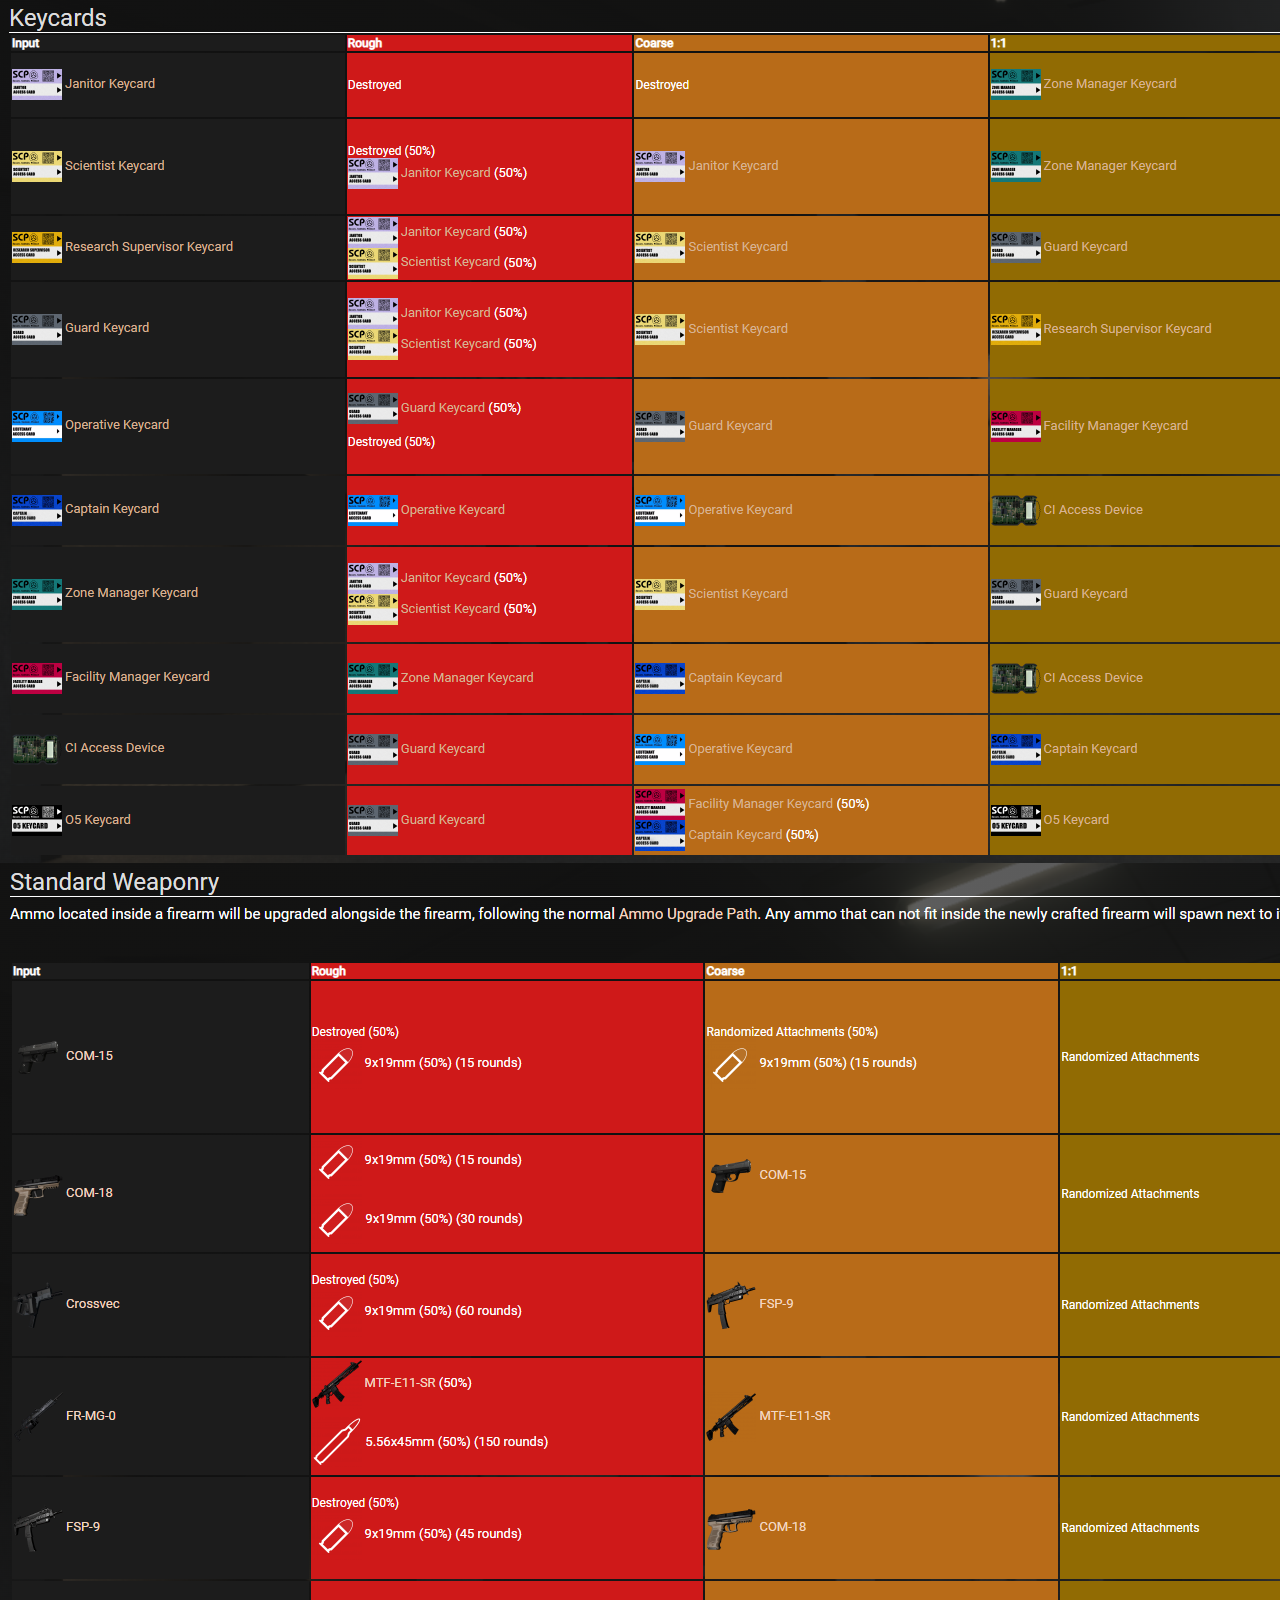
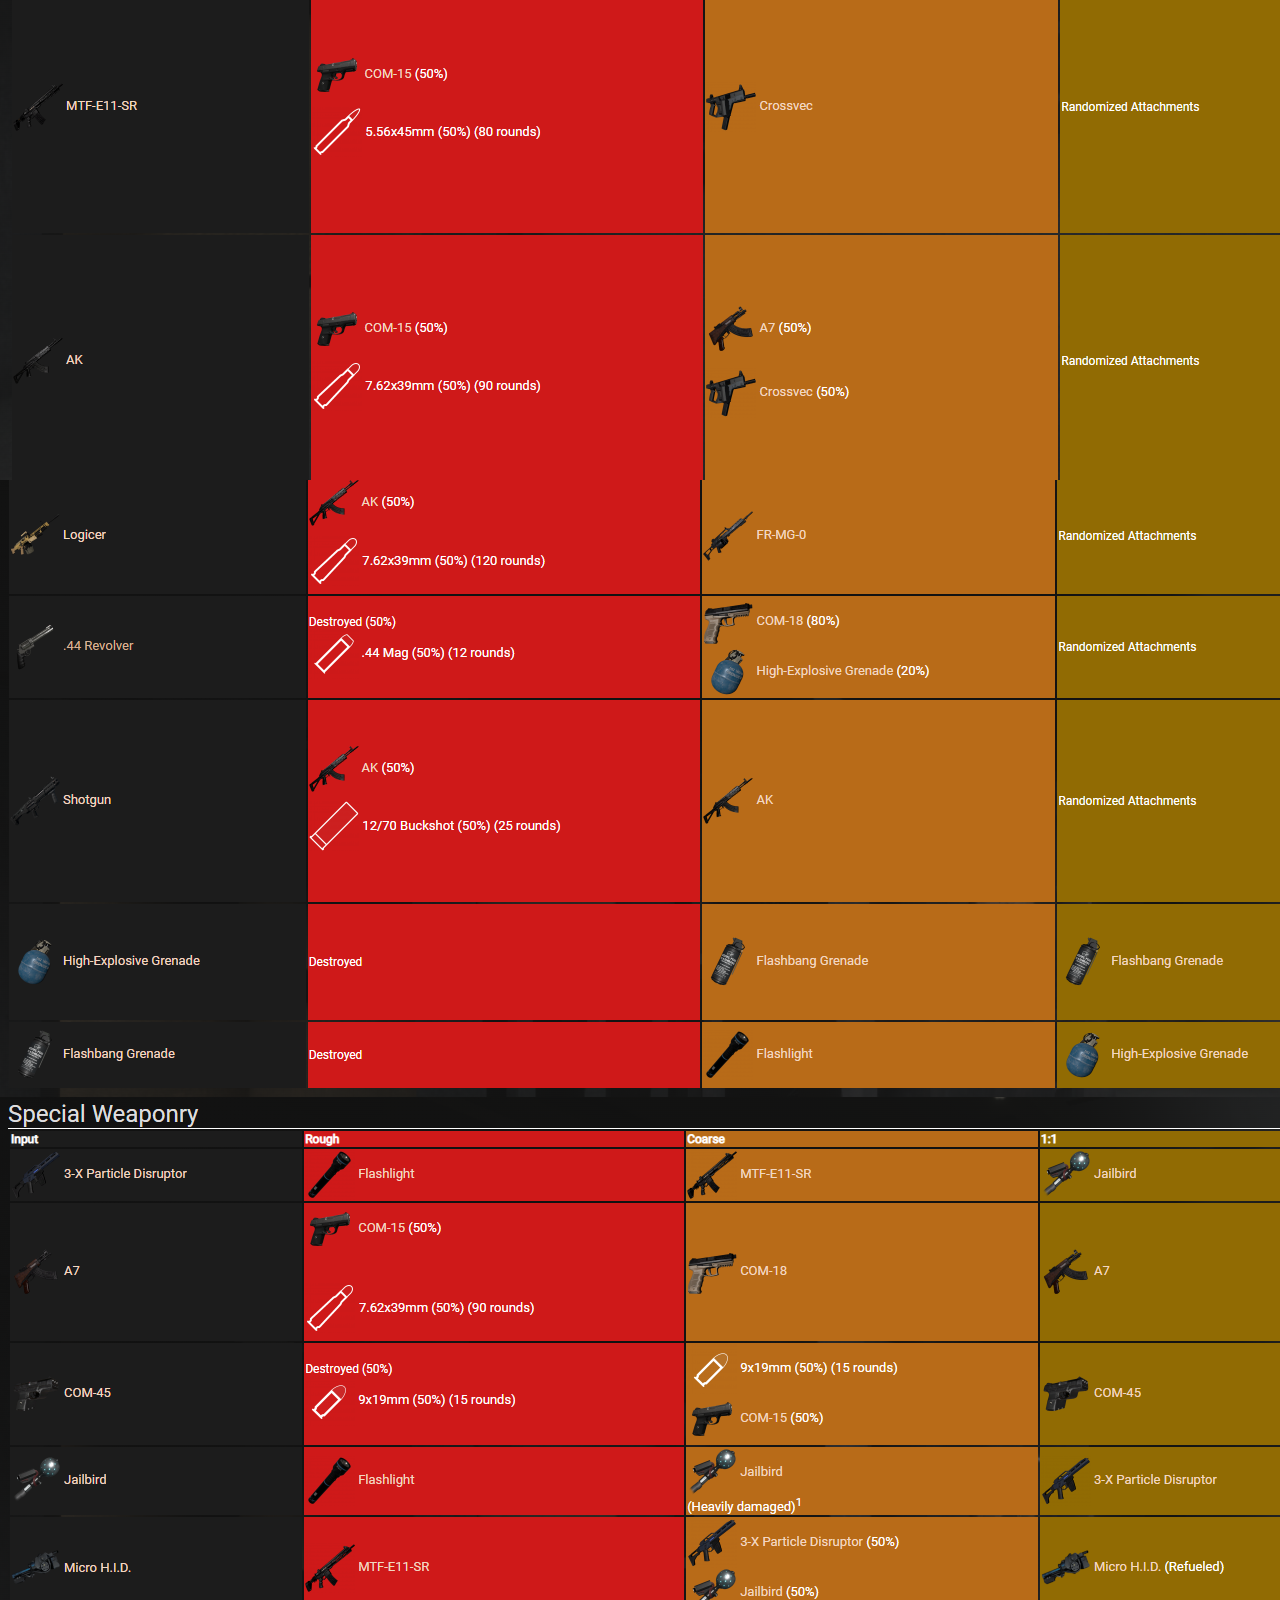
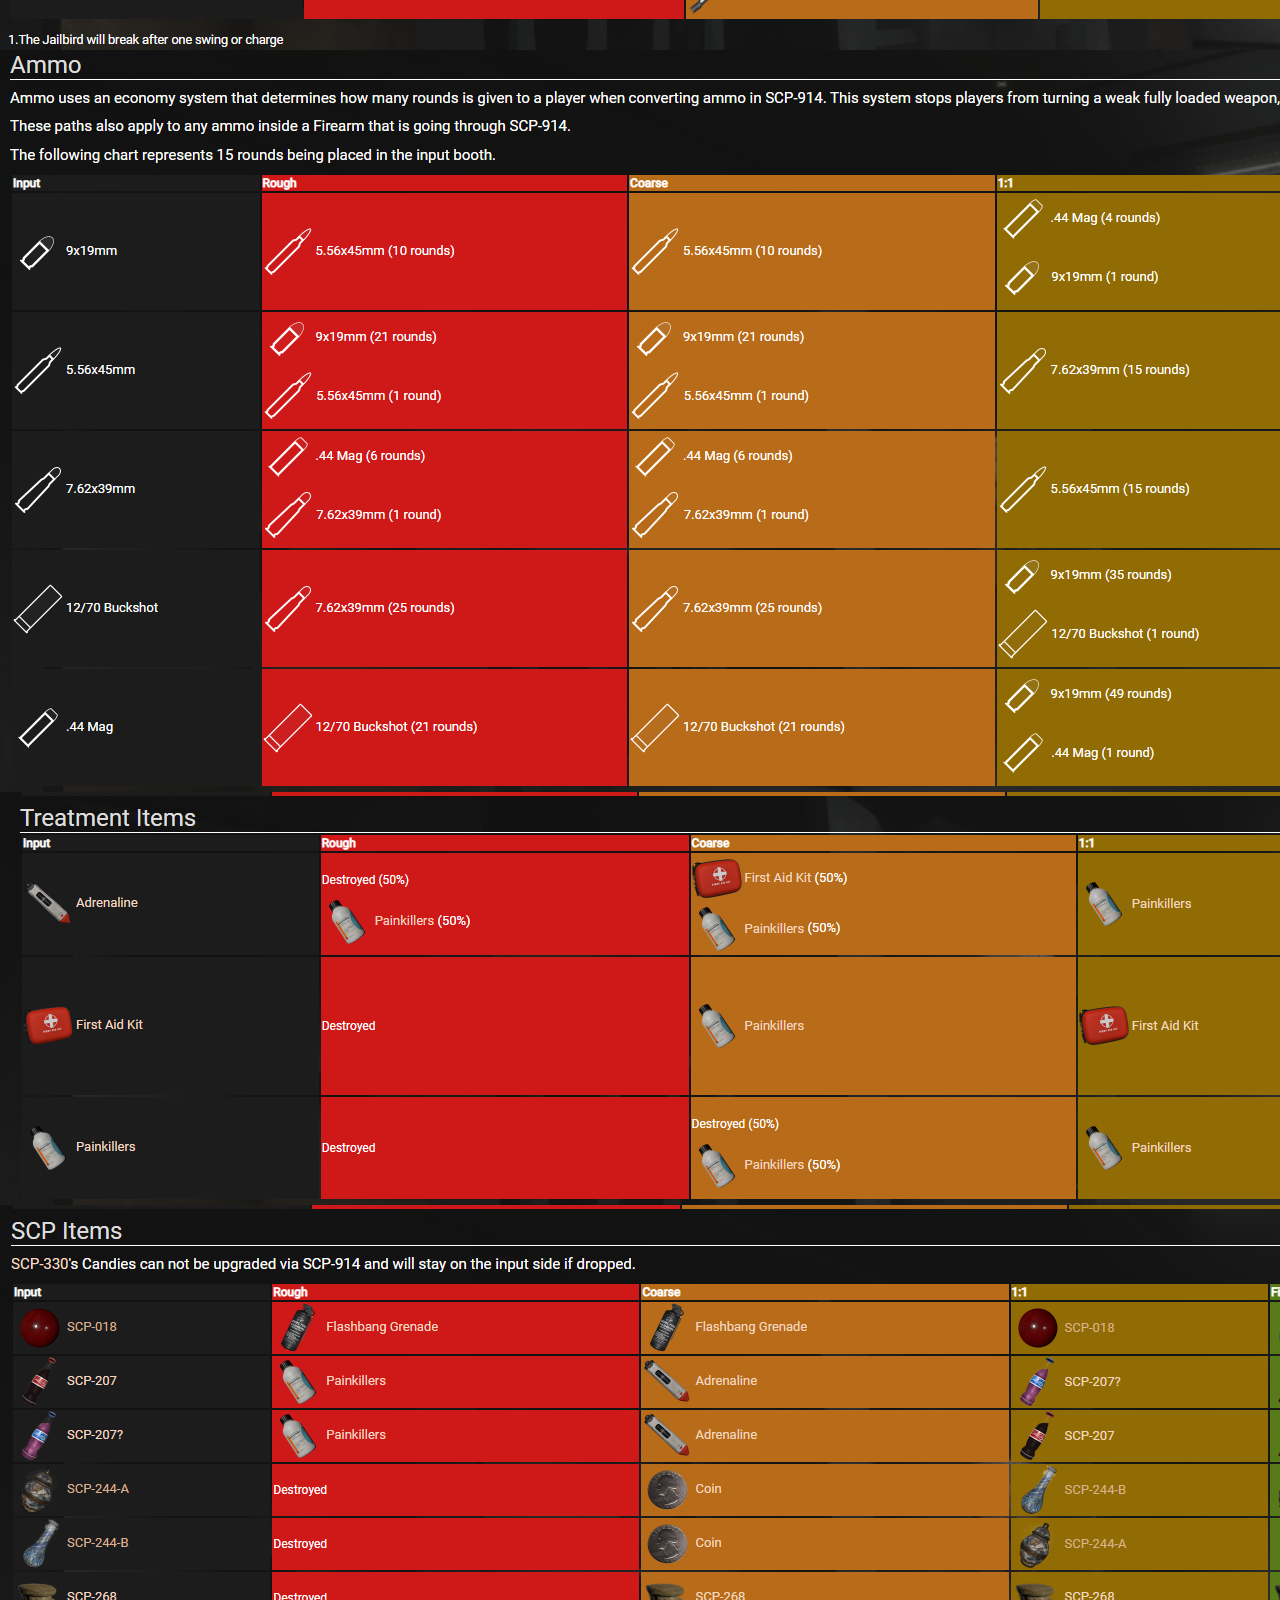
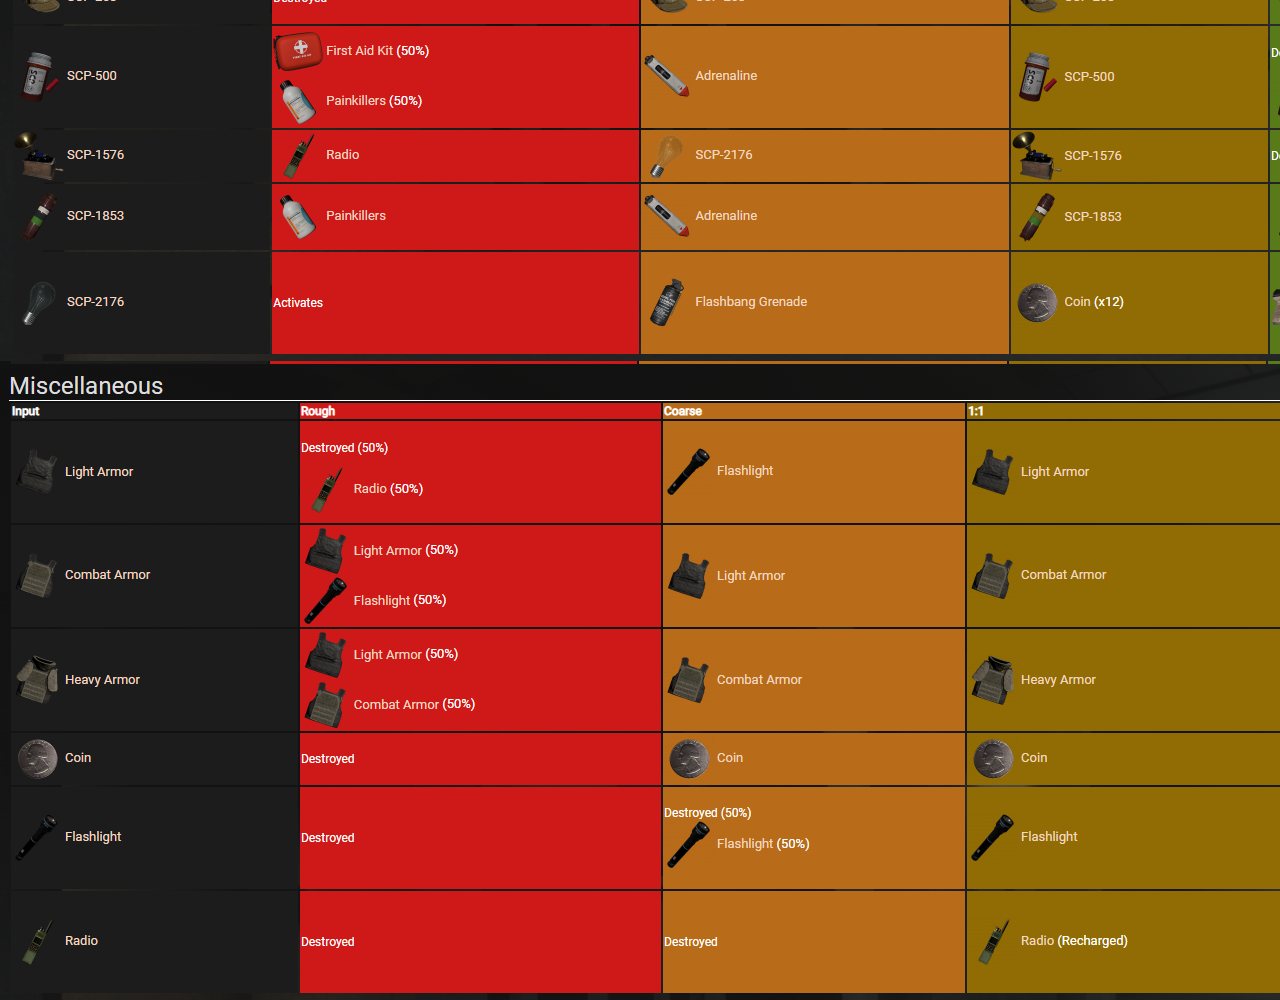
==== commit 862f5108: "Add files via upload" ====
--- a/scp.html
+++ b/scp.html
@@ -1,1126 +1,30 @@
 <!DOCTYPE html>
-<html class="client-nojs" lang="en" dir="ltr">
+<html lang="pl">
 <head>
-<meta charset="UTF-8"/>
-<title>SCP-914/Outputs - SCP: Secret Laboratory English Official Wiki</title>
-<script>document.documentElement.className="client-js";RLCONF={"wgBreakFrames":false,"wgSeparatorTransformTable":["",""],"wgDigitTransformTable":["",""],"wgDefaultDateFormat":"dmy","wgMonthNames":["","January","February","March","April","May","June","July","August","September","October","November","December"],"wgRequestId":"e5e6b3b3b386593177b80887","wgCSPNonce":false,"wgCanonicalNamespace":"","wgCanonicalSpecialPageName":false,"wgNamespaceNumber":0,"wgPageName":"SCP-914/Outputs","wgTitle":"SCP-914/Outputs","wgCurRevisionId":15177,"wgRevisionId":15177,"wgArticleId":85,"wgIsArticle":true,"wgIsRedirect":false,"wgAction":"view","wgUserName":null,"wgUserGroups":["*"],"wgCategories":["Pages using duplicate arguments in template calls","HoverImage"],"wgPageContentLanguage":"en","wgPageContentModel":"wikitext","wgRelevantPageName":"SCP-914/Outputs","wgRelevantArticleId":85,"wgIsProbablyEditable":false,"wgRelevantPageIsProbablyEditable":false,"wgRestrictionEdit":[],"wgRestrictionMove":[],
-"wgMediaViewerOnClick":true,"wgMediaViewerEnabledByDefault":true};RLSTATE={"ext.globalCssJs.user.styles":"ready","ext.globalCssJs.site.styles":"ready","site.styles":"ready","user.styles":"ready","ext.globalCssJs.user":"ready","user":"ready","user.options":"loading","skins.scpsl.styles":"ready","ext.smw.style":"ready","ext.smw.tooltip.styles":"ready","ext.CookieWarning.styles":"ready","ext.CookieWarning.geolocation.styles":"ready","oojs-ui-core.styles":"ready","oojs-ui.styles.indicators":"ready","mediawiki.widgets.styles":"ready","oojs-ui-core.icons":"ready"};RLPAGEMODULES=["ext.smw.style","ext.smw.tooltips","smw.entityexaminer","site","mediawiki.page.ready","mediawiki.toc","skins.scpsl.site","mmv.head","mmv.bootstrap.autostart","ext.CookieWarning","ext.CookieWarning.geolocation","ext.globalCssJs.site"];</script>
-<script>(RLQ=window.RLQ||[]).push(function(){mw.loader.implement("user.options@12s5i",function($,jQuery,require,module){mw.user.tokens.set({"patrolToken":"+\\","watchToken":"+\\","csrfToken":"+\\"});});});</script>
-<link rel="stylesheet" href="/load.php?lang=en&amp;modules=ext.CookieWarning.geolocation.styles%7Cext.CookieWarning.styles%7Cext.smw.style%7Cext.smw.tooltip.styles%7Cmediawiki.widgets.styles%7Coojs-ui-core.icons%2Cstyles%7Coojs-ui.styles.indicators%7Cskins.scpsl.styles&amp;only=styles&amp;skin=scpsl"/>
-<script async="" src="/load.php?lang=en&amp;modules=startup&amp;only=scripts&amp;raw=1&amp;skin=scpsl"></script>
-<style>#mw-indicator-mw-helplink {display:none;}</style>
-<meta name="ResourceLoaderDynamicStyles" content=""/>
-<link rel="stylesheet" href="https://hub.scpslgame.com/load.php?lang=en&amp;modules=ext.globalCssJs.site.styles&amp;only=styles&amp;skin=scpsl"/>
-<link rel="stylesheet" href="/load.php?lang=en&amp;modules=site.styles&amp;only=styles&amp;skin=scpsl"/>
-<meta name="generator" content="MediaWiki 1.40.0"/>
-<meta name="robots" content="max-image-preview:standard"/>
-<meta name="format-detection" content="telephone=no"/>
-<meta name="viewport" content="width=device-width, initial-scale=1.0, user-scalable=yes, minimum-scale=0.25, maximum-scale=5.0"/>
-<link rel="alternate" type="application/rdf+xml" title="SCP-914/Outputs" href="/index.php?title=Special:ExportRDF/SCP-914/Outputs&amp;xmlmime=rdf"/>
-<link rel="icon" href="/favicon.ico"/>
-<link rel="search" type="application/opensearchdescription+xml" href="/opensearch_desc.php" title="SCP: Secret Laboratory English Official Wiki (en)"/>
-<link rel="EditURI" type="application/rsd+xml" href="https://en.scpslgame.com/api.php?action=rsd"/>
-<link rel="license" href="/index.php?title=Wiki:Licensing"/>
-<link rel="alternate" type="application/atom+xml" title="SCP: Secret Laboratory English Official Wiki Atom feed" href="/index.php?title=Special:RecentChanges&amp;feed=atom"/>
+  <meta charset="UTF-8">
+  <meta name="viewport" content="width=device-width, initial-scale=1.0">
+  <title>scp.html</title>
+  <style>
+    body {
+      margin: 0;
+      padding: 0;
+      background-color: #201c1c;
+    }
+    img {
+      margin-left: auto;
+      margin-right: auto;
+      display: block;
+    }
+  </style>
 </head>
-<body class="mediawiki ltr sitedir-ltr mw-hide-empty-elt ns-0 ns-subject page-SCP-914_Outputs rootpage-SCP-914_Outputs skin-scpsl action-view skin--responsive"><!DOCTYPE html>
-<html class="client-nojs" lang="en" dir="ltr">
-<head>
-<meta charset="UTF-8"/>
-<title>SCP-914/Outputs - SCP: Secret Laboratory English Official Wiki</title>
-<script>document.documentElement.className="client-js";RLCONF={"wgBreakFrames":false,"wgSeparatorTransformTable":["",""],"wgDigitTransformTable":["",""],"wgDefaultDateFormat":"dmy","wgMonthNames":["","January","February","March","April","May","June","July","August","September","October","November","December"],"wgRequestId":"e5e6b3b3b386593177b80887","wgCSPNonce":false,"wgCanonicalNamespace":"","wgCanonicalSpecialPageName":false,"wgNamespaceNumber":0,"wgPageName":"SCP-914/Outputs","wgTitle":"SCP-914/Outputs","wgCurRevisionId":15177,"wgRevisionId":15177,"wgArticleId":85,"wgIsArticle":true,"wgIsRedirect":false,"wgAction":"view","wgUserName":null,"wgUserGroups":["*"],"wgCategories":["Pages using duplicate arguments in template calls","HoverImage"],"wgPageContentLanguage":"en","wgPageContentModel":"wikitext","wgRelevantPageName":"SCP-914/Outputs","wgRelevantArticleId":85,"wgIsProbablyEditable":false,"wgRelevantPageIsProbablyEditable":false,"wgRestrictionEdit":[],"wgRestrictionMove":[],
-"wgMediaViewerOnClick":true,"wgMediaViewerEnabledByDefault":true};RLSTATE={"ext.globalCssJs.user.styles":"ready","ext.globalCssJs.site.styles":"ready","site.styles":"ready","user.styles":"ready","ext.globalCssJs.user":"ready","user":"ready","user.options":"loading","skins.scpsl.styles":"ready","ext.smw.style":"ready","ext.smw.tooltip.styles":"ready","ext.CookieWarning.styles":"ready","ext.CookieWarning.geolocation.styles":"ready","oojs-ui-core.styles":"ready","oojs-ui.styles.indicators":"ready","mediawiki.widgets.styles":"ready","oojs-ui-core.icons":"ready"};RLPAGEMODULES=["ext.smw.style","ext.smw.tooltips","smw.entityexaminer","site","mediawiki.page.ready","mediawiki.toc","skins.scpsl.site","mmv.head","mmv.bootstrap.autostart","ext.CookieWarning","ext.CookieWarning.geolocation","ext.globalCssJs.site"];</script>
-<script>(RLQ=window.RLQ||[]).push(function(){mw.loader.implement("user.options@12s5i",function($,jQuery,require,module){mw.user.tokens.set({"patrolToken":"+\\","watchToken":"+\\","csrfToken":"+\\"});});});</script>
-<link rel="stylesheet" href="/load.php?lang=en&amp;modules=ext.CookieWarning.geolocation.styles%7Cext.CookieWarning.styles%7Cext.smw.style%7Cext.smw.tooltip.styles%7Cmediawiki.widgets.styles%7Coojs-ui-core.icons%2Cstyles%7Coojs-ui.styles.indicators%7Cskins.scpsl.styles&amp;only=styles&amp;skin=scpsl"/>
-<script async="" src="/load.php?lang=en&amp;modules=startup&amp;only=scripts&amp;raw=1&amp;skin=scpsl"></script>
-<style>#mw-indicator-mw-helplink {display:none;}</style>
-<meta name="ResourceLoaderDynamicStyles" content=""/>
-<link rel="stylesheet" href="https://hub.scpslgame.com/load.php?lang=en&amp;modules=ext.globalCssJs.site.styles&amp;only=styles&amp;skin=scpsl"/>
-<link rel="stylesheet" href="/load.php?lang=en&amp;modules=site.styles&amp;only=styles&amp;skin=scpsl"/>
-<meta name="generator" content="MediaWiki 1.40.0"/>
-<meta name="robots" content="max-image-preview:standard"/>
-<meta name="format-detection" content="telephone=no"/>
-<meta name="viewport" content="width=device-width, initial-scale=1.0, user-scalable=yes, minimum-scale=0.25, maximum-scale=5.0"/>
-<link rel="alternate" type="application/rdf+xml" title="SCP-914/Outputs" href="/index.php?title=Special:ExportRDF/SCP-914/Outputs&amp;xmlmime=rdf"/>
-<link rel="icon" href="/favicon.ico"/>
-<link rel="search" type="application/opensearchdescription+xml" href="/opensearch_desc.php" title="SCP: Secret Laboratory English Official Wiki (en)"/>
-<link rel="EditURI" type="application/rsd+xml" href="https://en.scpslgame.com/api.php?action=rsd"/>
-<link rel="license" href="/index.php?title=Wiki:Licensing"/>
-<link rel="alternate" type="application/atom+xml" title="SCP: Secret Laboratory English Official Wiki Atom feed" href="/index.php?title=Special:RecentChanges&amp;feed=atom"/>
-</head>
-<body class="mediawiki ltr sitedir-ltr mw-hide-empty-elt ns-0 ns-subject page-SCP-914_Outputs rootpage-SCP-914_Outputs skin-scpsl action-view skin--responsive"><div class="container"><div class="banner"><h1><span class="mw-page-title-main">SCP-914/Outputs</span></h1></div><div class="content"><div class="sidebar-top-parent"><div class="top-navbar">
-<div class="usermenu"><a href="/index.php?title=Special:UserLogin&returnto=SCP-914%2FOutputs" class="user-link"><span class="user-link-content" style="color:grey">Log in</span></a><span class='search'><form action="/index.php" role="search" class="mw-portlet" id="p-search"><input type="hidden" value="Special:Search" name="title"/><input type="search" name="search" placeholder="Search SCP: Secret Laboratory English Official Wiki" aria-label="Search SCP: Secret Laboratory English Official Wiki" autocapitalize="sentences" title="Search SCP: Secret Laboratory English Official Wiki [f]" accesskey="f" id="searchInput"/><input class="searchButton" type="submit" name="go" title="Go to a page with this exact name if it exists" id="searchGoButton" value="Go"/></form></span></div>
-</div><div class="col-2 col-t-3 col-m-12 sidebar"><div id="newmw-wrapper"><div id="newmw-navigation"><div id="p-logo" class="mw-portlet" role="banner"><a href="/index.php?title=Main_Page" class="mw-wiki-logo" title="Visit the main page"></a><span id="p-banner" class="newmw-wiki-title" title="Visit the main page">SCP: Secret Laboratory English Official Wiki</span></div><div id="page-tools"><div role="navigation" class="mw-portlet" id="p-" aria-labelledby="p--label"><h3 id="p--label" lang="en" dir="ltr"></h3><div class="mw-portlet-body"><ul></ul></div></div><a href="/index.php?title=SCP-914/Outputs" class="sidebar-link"><div class="sidebar-button">Read</div></a><a href="/index.php?title=SCP-914/Outputs&action=edit" class="sidebar-link"><div class="sidebar-button">View source</div></a><a href="/index.php?title=SCP-914/Outputs&action=history" class="sidebar-link"><div class="sidebar-button">View history</div></a><div class='separator'></div></div><div id="site-navigation"><div role="navigation" class="mw-portlet" id="p-navigation" aria-labelledby="p-navigation-label"><h3 id="p-navigation-label" lang="en" dir="ltr">Navigation</h3><div class="mw-portlet-body"><ul><li id="n-mainpage" class="mw-list-item"><a href="/index.php?title=Main_Page" title="Visit the main page [z]" accesskey="z"><span>Main Page</span></a></li><li id="n-recentchanges" class="mw-list-item"><a href="/index.php?title=Special:RecentChanges" title="A list of recent changes in the wiki [r]" accesskey="r"><span>Recent changes</span></a></li><li id="n-randompage" class="mw-list-item"><a href="/index.php?title=Special:Random" title="Load a random page [x]" accesskey="x"><span>Random page</span></a></li></ul></div></div><div role="navigation" class="mw-portlet" id="p-Articles of Interest" aria-labelledby="p-Articles of Interest-label"><h3 id="p-Articles of Interest-label" lang="en" dir="ltr">Articles of Interest</h3><div class="mw-portlet-body"><ul><li id="n-SCPs" class="mw-list-item"><a href="https://en.scpslgame.com/index.php?title=SCPs" rel="nofollow"><span>SCPs</span></a></li><li id="n-Humans" class="mw-list-item"><a href="https://en.scpslgame.com/index.php?title=Humans" rel="nofollow"><span>Humans</span></a></li><li id="n-Weapons" class="mw-list-item"><a href="https://en.scpslgame.com/index.php?title=Weapons" rel="nofollow"><span>Weapons</span></a></li><li id="n-Items" class="mw-list-item"><a href="https://en.scpslgame.com/index.php?title=Items" rel="nofollow"><span>Items</span></a></li><li id="n-Site-02" class="mw-list-item"><a href="https://en.scpslgame.com/index.php?title=Site-02" rel="nofollow"><span>Site-02</span></a></li><li id="n-Mechanics" class="mw-list-item"><a href="https://en.scpslgame.com/index.php?title=Mechanics" rel="nofollow"><span>Mechanics</span></a></li></ul></div></div><div role="navigation" class="mw-portlet" id="p-Wiki Links" aria-labelledby="p-Wiki Links-label"><h3 id="p-Wiki Links-label" lang="en" dir="ltr">Wiki Links</h3><div class="mw-portlet-body"><ul><li id="n-Pусский" class="mw-list-item"><a href="https://ru.scpslgame.com" rel="nofollow" title="The Russian branch of the wiki."><span>Pусский</span></a></li><li id="n-Polski" class="mw-list-item"><a href="https://pl.scpslgame.com" rel="nofollow" title="The Polish branch of the wiki"><span>Polski</span></a></li><li id="n-Global-Wiki-Hub" class="mw-list-item"><a href="https://hub.scpslgame.com" rel="nofollow" title="Return to Hub."><span>Global Wiki Hub</span></a></li><li id="n-Beta-Wiki" class="mw-list-item"><a href="https://betawiki.scpslgame.com" rel="nofollow"><span>Beta Wiki</span></a></li></ul></div></div><div role="navigation" class="mw-portlet" id="p-Social Links" aria-labelledby="p-Social Links-label"><h3 id="p-Social Links-label" lang="en" dir="ltr">Social Links</h3><div class="mw-portlet-body"><ul><li id="n-Steam" class="mw-list-item"><a href="https://store.steampowered.com/app/700330/SCP_Secret_Laboratory/" rel="nofollow" title="Download SCP: SL on Steam. You know you want it."><span>Steam</span></a></li><li id="n-Patreon" class="mw-list-item"><a href="https://www.patreon.com/HubertMoszka" rel="nofollow" title="Help support Northwood by donating on Patreon!"><span>Patreon</span></a></li><li id="n-Discord" class="mw-list-item"><a href="https://discordapp.com/invite/scpsl" rel="nofollow" title="Join the SL Discord, if you dare."><span>Discord</span></a></li><li id="n-Reddit" class="mw-list-item"><a href="https://www.reddit.com/r/SCPSecretLab/" rel="nofollow" title="Talk with the community on Reddit!"><span>Reddit</span></a></li><li id="n-X-(Formerly-Twitter)" class="mw-list-item"><a href="https://twitter.com/scpslofficial" rel="nofollow" title="Visit us on Twit- I mean X!"><span>X (Formerly Twitter)</span></a></li><li id="n-Twitch" class="mw-list-item"><a href="https://twitch.tv/SCPSL_Official" rel="nofollow" title="Watch Twitch Streams when they go live!"><span>Twitch</span></a></li><li id="n-Instagram" class="mw-list-item"><a href="https://www.instagram.com/scpsl_official/" rel="nofollow" title="Wait, we have an Instagram?"><span>Instagram</span></a></li><li id="n-Youtube" class="mw-list-item"><a href="https://www.youtube.com/channel/UC_pcal-oQjes6vtrvpGteTg" rel="nofollow" title="Find sneakpeaks, soundtracks and more on our Youtube!"><span>Youtube</span></a></li><li id="n-Website" class="mw-list-item"><a href="https://scpslgame.com/" rel="nofollow" title="The official SCP SL Website!"><span>Website</span></a></li></ul></div></div><div role="navigation" class="mw-portlet" id="p-tb" aria-labelledby="p-tb-label"><h3 id="p-tb-label" lang="en" dir="ltr">Tools</h3><div class="mw-portlet-body"><ul><li id="t-whatlinkshere" class="mw-list-item"><a href="/index.php?title=Special:WhatLinksHere/SCP-914/Outputs" title="A list of all wiki pages that link here [j]" accesskey="j"><span>What links here</span></a></li><li id="t-recentchangeslinked" class="mw-list-item"><a href="/index.php?title=Special:RecentChangesLinked/SCP-914/Outputs" rel="nofollow" title="Recent changes in pages linked from this page [k]" accesskey="k"><span>Related changes</span></a></li><li id="t-upload" class="mw-list-item"><a href="https://hub.scpslgame.com/index.php/Special:UploadWizard" title="Upload files [u]" accesskey="u"><span>Upload file</span></a></li><li id="t-specialpages" class="mw-list-item"><a href="/index.php?title=Special:SpecialPages" title="A list of all special pages [q]" accesskey="q"><span>Special pages</span></a></li><li id="t-print" class="mw-list-item"><a href="javascript:print();" rel="alternate" title="Printable version of this page [p]" accesskey="p"><span>Printable version</span></a></li><li id="t-permalink" class="mw-list-item"><a href="/index.php?title=SCP-914/Outputs&amp;oldid=15177" title="Permanent link to this revision of this page"><span>Permanent link</span></a></li><li id="t-info" class="mw-list-item"><a href="/index.php?title=SCP-914/Outputs&amp;action=info" title="More information about this page"><span>Page information</span></a></li><li id="t-smwbrowselink" class="mw-list-item"><a href="/index.php?title=Special:Browse/:SCP-2D914-2FOutputs" rel="search"><span>Browse properties</span></a></li><li id="t-cite" class="mw-list-item"><a href="/index.php?title=Special:CiteThisPage&amp;page=SCP-914%2FOutputs&amp;id=15177&amp;wpFormIdentifier=titleform" title="Information on how to cite this page"><span>Cite this page</span></a></li></ul></div></div></div></div></div></div><div class="mw-body" role="main"><div class="mw-indicators">
-<div id="mw-indicator-smw-entity-examiner" class="mw-indicator"><div class="smw-entity-examiner smw-indicator-vertical-bar-loader" data-subject="SCP-914/Outputs#0##" data-dir="ltr" data-uselang="" title="Running an examiner in the background"></div></div>
-</div>
-<div id="siteSub">From SCP: Secret Laboratory English Official Wiki</div><div class="col-10 col-t-9 col-m-12 article"><div id="contentSub"><p><div id="mw-content-subtitle"></div></p><p></p></div><div id="mw-content-text" class="mw-body-content mw-content-ltr" lang="en" dir="ltr"><div class="mw-parser-output"><div id="toc" class="toc" role="navigation" aria-labelledby="mw-toc-heading"><input type="checkbox" role="button" id="toctogglecheckbox" class="toctogglecheckbox" style="display:none" /><div class="toctitle" lang="en" dir="ltr"><h2 id="mw-toc-heading">Contents</h2><span class="toctogglespan"><label class="toctogglelabel" for="toctogglecheckbox"></label></span></div>
-<ul>
-<li class="toclevel-1 tocsection-1"><a href="#All_SCP-914&#39;s_item_outputs"><span class="tocnumber">1</span> <span class="toctext">All SCP-914's item outputs</span></a>
-<ul>
-<li class="toclevel-2 tocsection-2"><a href="#Keycards"><span class="tocnumber">1.1</span> <span class="toctext">Keycards</span></a></li>
-<li class="toclevel-2 tocsection-3"><a href="#Standard_Weaponry"><span class="tocnumber">1.2</span> <span class="toctext">Standard Weaponry</span></a></li>
-<li class="toclevel-2 tocsection-4"><a href="#Special_Weaponry"><span class="tocnumber">1.3</span> <span class="toctext">Special Weaponry</span></a></li>
-<li class="toclevel-2 tocsection-5"><a href="#Ammo"><span class="tocnumber">1.4</span> <span class="toctext">Ammo</span></a></li>
-<li class="toclevel-2 tocsection-6"><a href="#Treatment_Items"><span class="tocnumber">1.5</span> <span class="toctext">Treatment Items</span></a></li>
-<li class="toclevel-2 tocsection-7"><a href="#SCP_Items"><span class="tocnumber">1.6</span> <span class="toctext">SCP Items</span></a></li>
-<li class="toclevel-2 tocsection-8"><a href="#Miscellaneous"><span class="tocnumber">1.7</span> <span class="toctext">Miscellaneous</span></a></li>
-<li class="toclevel-2 tocsection-9"><a href="#Remote_Admin_Only_Items"><span class="tocnumber">1.8</span> <span class="toctext">Remote Admin Only Items</span></a></li>
-</ul>
-</li>
-</ul>
-</div>
-
-<h1><span id="All_SCP-914.27s_item_outputs"></span><span class="mw-headline" id="All_SCP-914's_item_outputs">All SCP-914's item outputs</span></h1>
-<p><span style="font-size:&#91;&#91;:Template:11&#93;&#93;px"><i>Main article: <a href="/index.php?title=SCP-914" title="SCP-914">SCP-914</a></i></span>
-</p><p>The following are charts showing every possible outcome for upgrading items in SCP-914. For a linear upgrade chart for keycards. Check the gallery section of the <a href="/index.php?title=Keycard" title="Keycard">Keycard</a> page.<br />
-By default, items can only be upgraded by dropping them in the Input Booth, but servers can change this via config to upgrade any item a player is currently holding, or all items in their inventory.
-</p><p>It should be noted that servers can use plugins to change the outputs for items in SCP-914, or even allow you to change teams. These charts are based off vanilla game, so they may not match up for servers that edit 914 outputs. The most common of these plugins is one that lets people upgrade the <a href="/index.php?title=Coin" title="Coin">Coin</a> into a Keycard.
-</p>
-<h2><span class="mw-headline" id="Keycards">Keycards</span></h2>
-<table class="wikitable" style="width:100%;font-size:12px;">
-
-<tbody><tr>
-<th style="background-color: #1c1c1c;">Input
-</th>
-<th style="background-color: #cf1919;">Rough
-</th>
-<th style="background-color: #b86b18;">Coarse
-</th>
-<th style="background-color: #916b03;">1:1
-</th>
-<th style="background-color: #597a18;">Fine
-</th>
-<th style="background-color: #3d8708;">Very Fine
-</th></tr>
-<tr>
-<td style="background-color: #1c1c1c;"><div class="hycontent" style="white-space: nowrap;"><span typeof="mw:File"><a href="/index.php?title=Keycard" title="Keycard"><img src="https://hub.scpslgame.com/images/thumb/1/18/Janitor_Icon.png/50px-Janitor_Icon.png" decoding="async" width="50" height="31" srcset="https://hub.scpslgame.com/images/thumb/1/18/Janitor_Icon.png/75px-Janitor_Icon.png 1.5x, https://hub.scpslgame.com/images/thumb/1/18/Janitor_Icon.png/100px-Janitor_Icon.png 2x" data-file-width="450" data-file-height="279" /></a></span> <span style="font-size:13px"><a href="/index.php?title=Keycard" title="Keycard">Janitor Keycard</a>  </span></div>
-</td>
-<td style="background-color: #cf1919;">Destroyed
-</td>
-<td style="background-color: #b86b18;">Destroyed
-</td>
-<td style="background-color: #916b03;"><div class="hycontent" style="white-space: nowrap;"><span typeof="mw:File"><a href="/index.php?title=Keycard" title="Keycard"><img src="https://hub.scpslgame.com/images/thumb/4/46/ZManager_icon.png/50px-ZManager_icon.png" decoding="async" width="50" height="31" srcset="https://hub.scpslgame.com/images/thumb/4/46/ZManager_icon.png/75px-ZManager_icon.png 1.5x, https://hub.scpslgame.com/images/thumb/4/46/ZManager_icon.png/100px-ZManager_icon.png 2x" data-file-width="450" data-file-height="279" /></a></span> <span style="font-size:13px"><a href="/index.php?title=Keycard" title="Keycard">Zone Manager Keycard</a>  </span></div>
-</td>
-<td style="background-color: #597a18;"><div class="hycontent" style="white-space: nowrap;"><span typeof="mw:File"><a href="/index.php?title=Keycard" title="Keycard"><img src="https://hub.scpslgame.com/images/thumb/8/8b/Scientist_Icon.png/50px-Scientist_Icon.png" decoding="async" width="50" height="31" srcset="https://hub.scpslgame.com/images/thumb/8/8b/Scientist_Icon.png/75px-Scientist_Icon.png 1.5x, https://hub.scpslgame.com/images/thumb/8/8b/Scientist_Icon.png/100px-Scientist_Icon.png 2x" data-file-width="450" data-file-height="279" /></a></span> <span style="font-size:13px"><a href="/index.php?title=Keycard" title="Keycard">Scientist Keycard</a>  </span></div>
-</td>
-<td style="background-color: #3d8708;"><div class="hycontent" style="white-space: nowrap;"><span typeof="mw:File"><a href="/index.php?title=Keycard" title="Keycard"><img src="https://hub.scpslgame.com/images/thumb/8/8b/Scientist_Icon.png/50px-Scientist_Icon.png" decoding="async" width="50" height="31" srcset="https://hub.scpslgame.com/images/thumb/8/8b/Scientist_Icon.png/75px-Scientist_Icon.png 1.5x, https://hub.scpslgame.com/images/thumb/8/8b/Scientist_Icon.png/100px-Scientist_Icon.png 2x" data-file-width="450" data-file-height="279" /></a></span> <span style="font-size:13px"><a href="/index.php?title=Keycard" title="Keycard">Scientist Keycard</a> (50%) </span></div>
-<div class="hycontent" style="white-space: nowrap;"><span typeof="mw:File"><a href="/index.php?title=Keycard" title="Keycard"><img src="https://hub.scpslgame.com/images/thumb/a/a6/Research_Supervisor_Icon.png/50px-Research_Supervisor_Icon.png" decoding="async" width="50" height="31" srcset="https://hub.scpslgame.com/images/thumb/a/a6/Research_Supervisor_Icon.png/75px-Research_Supervisor_Icon.png 1.5x, https://hub.scpslgame.com/images/thumb/a/a6/Research_Supervisor_Icon.png/100px-Research_Supervisor_Icon.png 2x" data-file-width="450" data-file-height="279" /></a></span> <span style="font-size:13px"><a href="/index.php?title=Keycard" title="Keycard">Research Supervisor Keycard</a> (50%) </span></div>
-</td></tr>
-<tr>
-<td style="background-color: #1c1c1c;"><div class="hycontent" style="white-space: nowrap;"><span typeof="mw:File"><a href="/index.php?title=Keycard" title="Keycard"><img src="https://hub.scpslgame.com/images/thumb/8/8b/Scientist_Icon.png/50px-Scientist_Icon.png" decoding="async" width="50" height="31" srcset="https://hub.scpslgame.com/images/thumb/8/8b/Scientist_Icon.png/75px-Scientist_Icon.png 1.5x, https://hub.scpslgame.com/images/thumb/8/8b/Scientist_Icon.png/100px-Scientist_Icon.png 2x" data-file-width="450" data-file-height="279" /></a></span> <span style="font-size:13px"><a href="/index.php?title=Keycard" title="Keycard">Scientist Keycard</a>  </span></div>
-</td>
-<td style="background-color: #cf1919;"><span style="font-size:12px">Destroyed (50%)</span>
-<div class="hycontent" style="white-space: nowrap;"><span typeof="mw:File"><a href="/index.php?title=Keycard" title="Keycard"><img src="https://hub.scpslgame.com/images/thumb/1/18/Janitor_Icon.png/50px-Janitor_Icon.png" decoding="async" width="50" height="31" srcset="https://hub.scpslgame.com/images/thumb/1/18/Janitor_Icon.png/75px-Janitor_Icon.png 1.5x, https://hub.scpslgame.com/images/thumb/1/18/Janitor_Icon.png/100px-Janitor_Icon.png 2x" data-file-width="450" data-file-height="279" /></a></span> <span style="font-size:13px"><a href="/index.php?title=Keycard" title="Keycard">Janitor Keycard</a> (50%) </span></div>
-</td>
-<td style="background-color: #b86b18;"><div class="hycontent" style="white-space: nowrap;"><span typeof="mw:File"><a href="/index.php?title=Keycard" title="Keycard"><img src="https://hub.scpslgame.com/images/thumb/1/18/Janitor_Icon.png/50px-Janitor_Icon.png" decoding="async" width="50" height="31" srcset="https://hub.scpslgame.com/images/thumb/1/18/Janitor_Icon.png/75px-Janitor_Icon.png 1.5x, https://hub.scpslgame.com/images/thumb/1/18/Janitor_Icon.png/100px-Janitor_Icon.png 2x" data-file-width="450" data-file-height="279" /></a></span> <span style="font-size:13px"><a href="/index.php?title=Keycard" title="Keycard">Janitor Keycard</a>  </span></div>
-</td>
-<td style="background-color: #916b03;"><div class="hycontent" style="white-space: nowrap;"><span typeof="mw:File"><a href="/index.php?title=Keycard" title="Keycard"><img src="https://hub.scpslgame.com/images/thumb/4/46/ZManager_icon.png/50px-ZManager_icon.png" decoding="async" width="50" height="31" srcset="https://hub.scpslgame.com/images/thumb/4/46/ZManager_icon.png/75px-ZManager_icon.png 1.5x, https://hub.scpslgame.com/images/thumb/4/46/ZManager_icon.png/100px-ZManager_icon.png 2x" data-file-width="450" data-file-height="279" /></a></span> <span style="font-size:13px"><a href="/index.php?title=Keycard" title="Keycard">Zone Manager Keycard</a>  </span></div>
-</td>
-<td style="background-color: #597a18;"><div class="hycontent" style="white-space: nowrap;"><span typeof="mw:File"><a href="/index.php?title=Keycard" title="Keycard"><img src="https://hub.scpslgame.com/images/thumb/a/a6/Research_Supervisor_Icon.png/50px-Research_Supervisor_Icon.png" decoding="async" width="50" height="31" srcset="https://hub.scpslgame.com/images/thumb/a/a6/Research_Supervisor_Icon.png/75px-Research_Supervisor_Icon.png 1.5x, https://hub.scpslgame.com/images/thumb/a/a6/Research_Supervisor_Icon.png/100px-Research_Supervisor_Icon.png 2x" data-file-width="450" data-file-height="279" /></a></span> <span style="font-size:13px"><a href="/index.php?title=Keycard" title="Keycard">Research Supervisor Keycard</a>  </span></div>
-</td>
-<td style="background-color: #3d8708;">
-<div class="hycontent" style="white-space: nowrap;"><span typeof="mw:File"><a href="/index.php?title=Keycard" title="Keycard"><img src="https://hub.scpslgame.com/images/thumb/8/8b/Scientist_Icon.png/50px-Scientist_Icon.png" decoding="async" width="50" height="31" srcset="https://hub.scpslgame.com/images/thumb/8/8b/Scientist_Icon.png/75px-Scientist_Icon.png 1.5x, https://hub.scpslgame.com/images/thumb/8/8b/Scientist_Icon.png/100px-Scientist_Icon.png 2x" data-file-width="450" data-file-height="279" /></a></span> <span style="font-size:13px"><a href="/index.php?title=Keycard" title="Keycard">Scientist Keycard</a> (33%) </span></div>
-<div class="hycontent" style="white-space: nowrap;"><span typeof="mw:File"><a href="/index.php?title=Keycard" title="Keycard"><img src="https://hub.scpslgame.com/images/thumb/a/a6/Research_Supervisor_Icon.png/50px-Research_Supervisor_Icon.png" decoding="async" width="50" height="31" srcset="https://hub.scpslgame.com/images/thumb/a/a6/Research_Supervisor_Icon.png/75px-Research_Supervisor_Icon.png 1.5x, https://hub.scpslgame.com/images/thumb/a/a6/Research_Supervisor_Icon.png/100px-Research_Supervisor_Icon.png 2x" data-file-width="450" data-file-height="279" /></a></span> <span style="font-size:13px"><a href="/index.php?title=Keycard" title="Keycard">Research Supervisor Keycard</a> (33%) </span></div>
-<div class="hycontent" style="white-space: nowrap;"><span typeof="mw:File"><a href="/index.php?title=Keycard" title="Keycard"><img src="https://hub.scpslgame.com/images/thumb/0/08/Owner_Icon.png/50px-Owner_Icon.png" decoding="async" width="50" height="31" srcset="https://hub.scpslgame.com/images/thumb/0/08/Owner_Icon.png/75px-Owner_Icon.png 1.5x, https://hub.scpslgame.com/images/thumb/0/08/Owner_Icon.png/100px-Owner_Icon.png 2x" data-file-width="450" data-file-height="279" /></a></span> <span style="font-size:13px"><a href="/index.php?title=Keycard" title="Keycard">Facility Manager Keycard</a> (33%) </span></div>
-</td></tr>
-<tr>
-<td style="background-color: #1c1c1c;"><div class="hycontent" style="white-space: nowrap;"><span typeof="mw:File"><a href="/index.php?title=Keycard" title="Keycard"><img src="https://hub.scpslgame.com/images/thumb/a/a6/Research_Supervisor_Icon.png/50px-Research_Supervisor_Icon.png" decoding="async" width="50" height="31" srcset="https://hub.scpslgame.com/images/thumb/a/a6/Research_Supervisor_Icon.png/75px-Research_Supervisor_Icon.png 1.5x, https://hub.scpslgame.com/images/thumb/a/a6/Research_Supervisor_Icon.png/100px-Research_Supervisor_Icon.png 2x" data-file-width="450" data-file-height="279" /></a></span> <span style="font-size:13px"><a href="/index.php?title=Keycard" title="Keycard">Research Supervisor Keycard</a>  </span></div>
-</td>
-<td style="background-color: #cf1919;"><div class="hycontent" style="white-space: nowrap;"><span typeof="mw:File"><a href="/index.php?title=Keycard" title="Keycard"><img src="https://hub.scpslgame.com/images/thumb/1/18/Janitor_Icon.png/50px-Janitor_Icon.png" decoding="async" width="50" height="31" srcset="https://hub.scpslgame.com/images/thumb/1/18/Janitor_Icon.png/75px-Janitor_Icon.png 1.5x, https://hub.scpslgame.com/images/thumb/1/18/Janitor_Icon.png/100px-Janitor_Icon.png 2x" data-file-width="450" data-file-height="279" /></a></span> <span style="font-size:13px"><a href="/index.php?title=Keycard" title="Keycard">Janitor Keycard</a> (50%) </span></div>
-<div class="hycontent" style="white-space: nowrap;"><span typeof="mw:File"><a href="/index.php?title=Keycard" title="Keycard"><img src="https://hub.scpslgame.com/images/thumb/8/8b/Scientist_Icon.png/50px-Scientist_Icon.png" decoding="async" width="50" height="31" srcset="https://hub.scpslgame.com/images/thumb/8/8b/Scientist_Icon.png/75px-Scientist_Icon.png 1.5x, https://hub.scpslgame.com/images/thumb/8/8b/Scientist_Icon.png/100px-Scientist_Icon.png 2x" data-file-width="450" data-file-height="279" /></a></span> <span style="font-size:13px"><a href="/index.php?title=Keycard" title="Keycard">Scientist Keycard</a> (50%) </span></div>
-</td>
-<td style="background-color: #b86b18;"><div class="hycontent" style="white-space: nowrap;"><span typeof="mw:File"><a href="/index.php?title=Keycard" title="Keycard"><img src="https://hub.scpslgame.com/images/thumb/8/8b/Scientist_Icon.png/50px-Scientist_Icon.png" decoding="async" width="50" height="31" srcset="https://hub.scpslgame.com/images/thumb/8/8b/Scientist_Icon.png/75px-Scientist_Icon.png 1.5x, https://hub.scpslgame.com/images/thumb/8/8b/Scientist_Icon.png/100px-Scientist_Icon.png 2x" data-file-width="450" data-file-height="279" /></a></span> <span style="font-size:13px"><a href="/index.php?title=Keycard" title="Keycard">Scientist Keycard</a>  </span></div>
-</td>
-<td style="background-color: #916b03;"><div class="hycontent" style="white-space: nowrap;"><span typeof="mw:File"><a href="/index.php?title=Keycard" title="Keycard"><img src="https://hub.scpslgame.com/images/thumb/3/36/Guard_Icon.png/50px-Guard_Icon.png" decoding="async" width="50" height="31" srcset="https://hub.scpslgame.com/images/thumb/3/36/Guard_Icon.png/75px-Guard_Icon.png 1.5x, https://hub.scpslgame.com/images/thumb/3/36/Guard_Icon.png/100px-Guard_Icon.png 2x" data-file-width="450" data-file-height="279" /></a></span> <span style="font-size:13px"><a href="/index.php?title=Keycard" title="Keycard">Guard Keycard</a>  </span></div>
-</td>
-<td style="background-color: #597a18;"><div class="hycontent" style="white-space: nowrap;"><span typeof="mw:File"><a href="/index.php?title=Keycard" title="Keycard"><img src="https://hub.scpslgame.com/images/thumb/0/08/Owner_Icon.png/50px-Owner_Icon.png" decoding="async" width="50" height="31" srcset="https://hub.scpslgame.com/images/thumb/0/08/Owner_Icon.png/75px-Owner_Icon.png 1.5x, https://hub.scpslgame.com/images/thumb/0/08/Owner_Icon.png/100px-Owner_Icon.png 2x" data-file-width="450" data-file-height="279" /></a></span> <span style="font-size:13px"><a href="/index.php?title=Keycard" title="Keycard">Facility Manager Keycard</a>  </span></div>
-</td>
-<td style="background-color: #3d8708;">
-<div class="hycontent" style="white-space: nowrap;"><span typeof="mw:File"><a href="/index.php?title=Keycard" title="Keycard"><img src="https://hub.scpslgame.com/images/thumb/a/a6/Research_Supervisor_Icon.png/50px-Research_Supervisor_Icon.png" decoding="async" width="50" height="31" srcset="https://hub.scpslgame.com/images/thumb/a/a6/Research_Supervisor_Icon.png/75px-Research_Supervisor_Icon.png 1.5x, https://hub.scpslgame.com/images/thumb/a/a6/Research_Supervisor_Icon.png/100px-Research_Supervisor_Icon.png 2x" data-file-width="450" data-file-height="279" /></a></span> <span style="font-size:13px"><a href="/index.php?title=Keycard" title="Keycard">Research Supervisor Keycard</a> (50%) </span></div>
-<div class="hycontent" style="white-space: nowrap;"><span typeof="mw:File"><a href="/index.php?title=Keycard" title="Keycard"><img src="https://hub.scpslgame.com/images/thumb/0/08/Owner_Icon.png/50px-Owner_Icon.png" decoding="async" width="50" height="31" srcset="https://hub.scpslgame.com/images/thumb/0/08/Owner_Icon.png/75px-Owner_Icon.png 1.5x, https://hub.scpslgame.com/images/thumb/0/08/Owner_Icon.png/100px-Owner_Icon.png 2x" data-file-width="450" data-file-height="279" /></a></span> <span style="font-size:13px"><a href="/index.php?title=Keycard" title="Keycard">Facility Manager Keycard</a> (50%) </span></div>
-</td></tr>
-<tr>
-<td style="background-color: #1c1c1c;"><div class="hycontent" style="white-space: nowrap;"><span typeof="mw:File"><a href="/index.php?title=Keycard" title="Keycard"><img src="https://hub.scpslgame.com/images/thumb/3/36/Guard_Icon.png/50px-Guard_Icon.png" decoding="async" width="50" height="31" srcset="https://hub.scpslgame.com/images/thumb/3/36/Guard_Icon.png/75px-Guard_Icon.png 1.5x, https://hub.scpslgame.com/images/thumb/3/36/Guard_Icon.png/100px-Guard_Icon.png 2x" data-file-width="450" data-file-height="279" /></a></span> <span style="font-size:13px"><a href="/index.php?title=Keycard" title="Keycard">Guard Keycard</a>  </span></div>
-</td>
-<td style="background-color: #cf1919;"><div class="hycontent" style="white-space: nowrap;"><span typeof="mw:File"><a href="/index.php?title=Keycard" title="Keycard"><img src="https://hub.scpslgame.com/images/thumb/1/18/Janitor_Icon.png/50px-Janitor_Icon.png" decoding="async" width="50" height="31" srcset="https://hub.scpslgame.com/images/thumb/1/18/Janitor_Icon.png/75px-Janitor_Icon.png 1.5x, https://hub.scpslgame.com/images/thumb/1/18/Janitor_Icon.png/100px-Janitor_Icon.png 2x" data-file-width="450" data-file-height="279" /></a></span> <span style="font-size:13px"><a href="/index.php?title=Keycard" title="Keycard">Janitor Keycard</a> (50%) </span></div>
-<div class="hycontent" style="white-space: nowrap;"><span typeof="mw:File"><a href="/index.php?title=Keycard" title="Keycard"><img src="https://hub.scpslgame.com/images/thumb/8/8b/Scientist_Icon.png/50px-Scientist_Icon.png" decoding="async" width="50" height="31" srcset="https://hub.scpslgame.com/images/thumb/8/8b/Scientist_Icon.png/75px-Scientist_Icon.png 1.5x, https://hub.scpslgame.com/images/thumb/8/8b/Scientist_Icon.png/100px-Scientist_Icon.png 2x" data-file-width="450" data-file-height="279" /></a></span> <span style="font-size:13px"><a href="/index.php?title=Keycard" title="Keycard">Scientist Keycard</a> (50%) </span></div>
-</td>
-<td style="background-color: #b86b18;"><div class="hycontent" style="white-space: nowrap;"><span typeof="mw:File"><a href="/index.php?title=Keycard" title="Keycard"><img src="https://hub.scpslgame.com/images/thumb/8/8b/Scientist_Icon.png/50px-Scientist_Icon.png" decoding="async" width="50" height="31" srcset="https://hub.scpslgame.com/images/thumb/8/8b/Scientist_Icon.png/75px-Scientist_Icon.png 1.5x, https://hub.scpslgame.com/images/thumb/8/8b/Scientist_Icon.png/100px-Scientist_Icon.png 2x" data-file-width="450" data-file-height="279" /></a></span> <span style="font-size:13px"><a href="/index.php?title=Keycard" title="Keycard">Scientist Keycard</a>  </span></div>
-</td>
-<td style="background-color: #916b03;"><div class="hycontent" style="white-space: nowrap;"><span typeof="mw:File"><a href="/index.php?title=Keycard" title="Keycard"><img src="https://hub.scpslgame.com/images/thumb/a/a6/Research_Supervisor_Icon.png/50px-Research_Supervisor_Icon.png" decoding="async" width="50" height="31" srcset="https://hub.scpslgame.com/images/thumb/a/a6/Research_Supervisor_Icon.png/75px-Research_Supervisor_Icon.png 1.5x, https://hub.scpslgame.com/images/thumb/a/a6/Research_Supervisor_Icon.png/100px-Research_Supervisor_Icon.png 2x" data-file-width="450" data-file-height="279" /></a></span> <span style="font-size:13px"><a href="/index.php?title=Keycard" title="Keycard">Research Supervisor Keycard</a>  </span></div>
-</td>
-<td style="background-color: #597a18;"><div class="hycontent" style="white-space: nowrap;"><span typeof="mw:File"><a href="/index.php?title=Keycard" title="Keycard"><img src="https://hub.scpslgame.com/images/thumb/0/0a/Lieutenant_Icon.png/50px-Lieutenant_Icon.png" decoding="async" width="50" height="31" srcset="https://hub.scpslgame.com/images/thumb/0/0a/Lieutenant_Icon.png/75px-Lieutenant_Icon.png 1.5x, https://hub.scpslgame.com/images/thumb/0/0a/Lieutenant_Icon.png/100px-Lieutenant_Icon.png 2x" data-file-width="450" data-file-height="279" /></a></span> <span style="font-size:13px"><a href="/index.php?title=Keycard" title="Keycard">Operative Keycard</a>  </span></div>
-</td>
-<td style="background-color: #3d8708;">
-<div class="hycontent" style="white-space: nowrap;"><span typeof="mw:File"><a href="/index.php?title=Keycard" title="Keycard"><img src="https://hub.scpslgame.com/images/thumb/3/36/Guard_Icon.png/50px-Guard_Icon.png" decoding="async" width="50" height="31" srcset="https://hub.scpslgame.com/images/thumb/3/36/Guard_Icon.png/75px-Guard_Icon.png 1.5x, https://hub.scpslgame.com/images/thumb/3/36/Guard_Icon.png/100px-Guard_Icon.png 2x" data-file-width="450" data-file-height="279" /></a></span> <span style="font-size:13px"><a href="/index.php?title=Keycard" title="Keycard">Guard Keycard</a> (33%) </span></div>
-<div class="hycontent" style="white-space: nowrap;"><span typeof="mw:File"><a href="/index.php?title=Keycard" title="Keycard"><img src="https://hub.scpslgame.com/images/thumb/0/0a/Lieutenant_Icon.png/50px-Lieutenant_Icon.png" decoding="async" width="50" height="31" srcset="https://hub.scpslgame.com/images/thumb/0/0a/Lieutenant_Icon.png/75px-Lieutenant_Icon.png 1.5x, https://hub.scpslgame.com/images/thumb/0/0a/Lieutenant_Icon.png/100px-Lieutenant_Icon.png 2x" data-file-width="450" data-file-height="279" /></a></span> <span style="font-size:13px"><a href="/index.php?title=Keycard" title="Keycard">Operative Keycard</a> (33%) </span></div>
-<div class="hycontent" style="white-space: nowrap;"><span typeof="mw:File"><a href="/index.php?title=Keycard" title="Keycard"><img src="https://hub.scpslgame.com/images/thumb/5/5c/Captain_Icon.png/50px-Captain_Icon.png" decoding="async" width="50" height="31" srcset="https://hub.scpslgame.com/images/thumb/5/5c/Captain_Icon.png/75px-Captain_Icon.png 1.5x, https://hub.scpslgame.com/images/thumb/5/5c/Captain_Icon.png/100px-Captain_Icon.png 2x" data-file-width="450" data-file-height="279" /></a></span> <span style="font-size:13px"><a href="/index.php?title=Keycard" title="Keycard">Captain Keycard</a> (33%) </span></div>
-</td></tr>
-<tr>
-<td style="background-color: #1c1c1c;"><div class="hycontent" style="white-space: nowrap;"><span typeof="mw:File"><a href="/index.php?title=Keycard" title="Keycard"><img src="https://hub.scpslgame.com/images/thumb/0/0a/Lieutenant_Icon.png/50px-Lieutenant_Icon.png" decoding="async" width="50" height="31" srcset="https://hub.scpslgame.com/images/thumb/0/0a/Lieutenant_Icon.png/75px-Lieutenant_Icon.png 1.5x, https://hub.scpslgame.com/images/thumb/0/0a/Lieutenant_Icon.png/100px-Lieutenant_Icon.png 2x" data-file-width="450" data-file-height="279" /></a></span> <span style="font-size:13px"><a href="/index.php?title=Keycard" title="Keycard">Operative Keycard</a>  </span></div>
-</td>
-<td style="background-color: #cf1919;">
-<div class="hycontent" style="white-space: nowrap;"><span typeof="mw:File"><a href="/index.php?title=Keycard" title="Keycard"><img src="https://hub.scpslgame.com/images/thumb/3/36/Guard_Icon.png/50px-Guard_Icon.png" decoding="async" width="50" height="31" srcset="https://hub.scpslgame.com/images/thumb/3/36/Guard_Icon.png/75px-Guard_Icon.png 1.5x, https://hub.scpslgame.com/images/thumb/3/36/Guard_Icon.png/100px-Guard_Icon.png 2x" data-file-width="450" data-file-height="279" /></a></span> <span style="font-size:13px"><a href="/index.php?title=Keycard" title="Keycard">Guard Keycard</a> (50%) </span></div>
-<p><span style="font-size:12px">Destroyed (50%)</span>
-</p>
-</td>
-<td style="background-color: #b86b18;"><div class="hycontent" style="white-space: nowrap;"><span typeof="mw:File"><a href="/index.php?title=Keycard" title="Keycard"><img src="https://hub.scpslgame.com/images/thumb/3/36/Guard_Icon.png/50px-Guard_Icon.png" decoding="async" width="50" height="31" srcset="https://hub.scpslgame.com/images/thumb/3/36/Guard_Icon.png/75px-Guard_Icon.png 1.5x, https://hub.scpslgame.com/images/thumb/3/36/Guard_Icon.png/100px-Guard_Icon.png 2x" data-file-width="450" data-file-height="279" /></a></span> <span style="font-size:13px"><a href="/index.php?title=Keycard" title="Keycard">Guard Keycard</a>  </span></div>
-</td>
-<td style="background-color: #916b03;"><div class="hycontent" style="white-space: nowrap;"><span typeof="mw:File"><a href="/index.php?title=Keycard" title="Keycard"><img src="https://hub.scpslgame.com/images/thumb/0/08/Owner_Icon.png/50px-Owner_Icon.png" decoding="async" width="50" height="31" srcset="https://hub.scpslgame.com/images/thumb/0/08/Owner_Icon.png/75px-Owner_Icon.png 1.5x, https://hub.scpslgame.com/images/thumb/0/08/Owner_Icon.png/100px-Owner_Icon.png 2x" data-file-width="450" data-file-height="279" /></a></span> <span style="font-size:13px"><a href="/index.php?title=Keycard" title="Keycard">Facility Manager Keycard</a>  </span></div>
-</td>
-<td style="background-color: #597a18;"><div class="hycontent" style="white-space: nowrap;"><span typeof="mw:File"><a href="/index.php?title=Keycard" title="Keycard"><img src="https://hub.scpslgame.com/images/thumb/5/5c/Captain_Icon.png/50px-Captain_Icon.png" decoding="async" width="50" height="31" srcset="https://hub.scpslgame.com/images/thumb/5/5c/Captain_Icon.png/75px-Captain_Icon.png 1.5x, https://hub.scpslgame.com/images/thumb/5/5c/Captain_Icon.png/100px-Captain_Icon.png 2x" data-file-width="450" data-file-height="279" /></a></span> <span style="font-size:13px"><a href="/index.php?title=Keycard" title="Keycard">Captain Keycard</a>  </span></div>
-</td>
-<td style="background-color: #3d8708;">
-<div class="hycontent" style="white-space: nowrap;"><span typeof="mw:File"><a href="/index.php?title=Keycard" title="Keycard"><img src="https://hub.scpslgame.com/images/thumb/0/0a/Lieutenant_Icon.png/50px-Lieutenant_Icon.png" decoding="async" width="50" height="31" srcset="https://hub.scpslgame.com/images/thumb/0/0a/Lieutenant_Icon.png/75px-Lieutenant_Icon.png 1.5x, https://hub.scpslgame.com/images/thumb/0/0a/Lieutenant_Icon.png/100px-Lieutenant_Icon.png 2x" data-file-width="450" data-file-height="279" /></a></span> <span style="font-size:13px"><a href="/index.php?title=Keycard" title="Keycard">Operative Keycard</a> (33%) </span></div>
-<div class="hycontent" style="white-space: nowrap;"><span typeof="mw:File"><a href="/index.php?title=Keycard" title="Keycard"><img src="https://hub.scpslgame.com/images/thumb/5/5c/Captain_Icon.png/50px-Captain_Icon.png" decoding="async" width="50" height="31" srcset="https://hub.scpslgame.com/images/thumb/5/5c/Captain_Icon.png/75px-Captain_Icon.png 1.5x, https://hub.scpslgame.com/images/thumb/5/5c/Captain_Icon.png/100px-Captain_Icon.png 2x" data-file-width="450" data-file-height="279" /></a></span> <span style="font-size:13px"><a href="/index.php?title=Keycard" title="Keycard">Captain Keycard</a> (33%) </span></div>
-<div class="hycontent" style="white-space: nowrap;"><span typeof="mw:File"><a href="/index.php?title=Keycard" title="Keycard"><img src="https://hub.scpslgame.com/images/thumb/0/03/O5_icon.png/50px-O5_icon.png" decoding="async" width="50" height="31" srcset="https://hub.scpslgame.com/images/thumb/0/03/O5_icon.png/75px-O5_icon.png 1.5x, https://hub.scpslgame.com/images/thumb/0/03/O5_icon.png/100px-O5_icon.png 2x" data-file-width="450" data-file-height="279" /></a></span> <span style="font-size:13px"><a href="/index.php?title=Keycard" title="Keycard">O5 Keycard</a> (33%) </span></div>
-</td></tr>
-<tr>
-<td style="background-color: #1c1c1c;"><div class="hycontent" style="white-space: nowrap;"><span typeof="mw:File"><a href="/index.php?title=Keycard" title="Keycard"><img src="https://hub.scpslgame.com/images/thumb/5/5c/Captain_Icon.png/50px-Captain_Icon.png" decoding="async" width="50" height="31" srcset="https://hub.scpslgame.com/images/thumb/5/5c/Captain_Icon.png/75px-Captain_Icon.png 1.5x, https://hub.scpslgame.com/images/thumb/5/5c/Captain_Icon.png/100px-Captain_Icon.png 2x" data-file-width="450" data-file-height="279" /></a></span> <span style="font-size:13px"><a href="/index.php?title=Keycard" title="Keycard">Captain Keycard</a>  </span></div>
-</td>
-<td style="background-color: #cf1919;"><div class="hycontent" style="white-space: nowrap;"><span typeof="mw:File"><a href="/index.php?title=Keycard" title="Keycard"><img src="https://hub.scpslgame.com/images/thumb/0/0a/Lieutenant_Icon.png/50px-Lieutenant_Icon.png" decoding="async" width="50" height="31" srcset="https://hub.scpslgame.com/images/thumb/0/0a/Lieutenant_Icon.png/75px-Lieutenant_Icon.png 1.5x, https://hub.scpslgame.com/images/thumb/0/0a/Lieutenant_Icon.png/100px-Lieutenant_Icon.png 2x" data-file-width="450" data-file-height="279" /></a></span> <span style="font-size:13px"><a href="/index.php?title=Keycard" title="Keycard">Operative Keycard</a>  </span></div>
-</td>
-<td style="background-color: #b86b18;"><div class="hycontent" style="white-space: nowrap;"><span typeof="mw:File"><a href="/index.php?title=Keycard" title="Keycard"><img src="https://hub.scpslgame.com/images/thumb/0/0a/Lieutenant_Icon.png/50px-Lieutenant_Icon.png" decoding="async" width="50" height="31" srcset="https://hub.scpslgame.com/images/thumb/0/0a/Lieutenant_Icon.png/75px-Lieutenant_Icon.png 1.5x, https://hub.scpslgame.com/images/thumb/0/0a/Lieutenant_Icon.png/100px-Lieutenant_Icon.png 2x" data-file-width="450" data-file-height="279" /></a></span> <span style="font-size:13px"><a href="/index.php?title=Keycard" title="Keycard">Operative Keycard</a>  </span></div>
-</td>
-<td style="background-color: #916b03;"><div class="hycontent" style="white-space: nowrap;"><span typeof="mw:File"><a href="/index.php?title=Keycard" title="Keycard"><img src="https://hub.scpslgame.com/images/thumb/2/22/Chaos_card_icon2.png/50px-Chaos_card_icon2.png" decoding="async" width="50" height="31" srcset="https://hub.scpslgame.com/images/thumb/2/22/Chaos_card_icon2.png/75px-Chaos_card_icon2.png 1.5x, https://hub.scpslgame.com/images/thumb/2/22/Chaos_card_icon2.png/100px-Chaos_card_icon2.png 2x" data-file-width="450" data-file-height="279" /></a></span> <span style="font-size:13px"><a href="/index.php?title=Keycard" title="Keycard">CI Access Device</a>  </span></div>
-</td>
-<td style="background-color: #597a18;"><div class="hycontent" style="white-space: nowrap;"><span typeof="mw:File"><a href="/index.php?title=Keycard" title="Keycard"><img src="https://hub.scpslgame.com/images/thumb/0/03/O5_icon.png/50px-O5_icon.png" decoding="async" width="50" height="31" srcset="https://hub.scpslgame.com/images/thumb/0/03/O5_icon.png/75px-O5_icon.png 1.5x, https://hub.scpslgame.com/images/thumb/0/03/O5_icon.png/100px-O5_icon.png 2x" data-file-width="450" data-file-height="279" /></a></span> <span style="font-size:13px"><a href="/index.php?title=Keycard" title="Keycard">O5 Keycard</a>  </span></div>
-</td>
-<td style="background-color: #3d8708;">
-<p><span style="font-size:12px">Destroyed (25%)</span><br />
-</p>
-<div class="hycontent" style="white-space: nowrap;"><span typeof="mw:File"><a href="/index.php?title=Keycard" title="Keycard"><img src="https://hub.scpslgame.com/images/thumb/0/03/O5_icon.png/50px-O5_icon.png" decoding="async" width="50" height="31" srcset="https://hub.scpslgame.com/images/thumb/0/03/O5_icon.png/75px-O5_icon.png 1.5x, https://hub.scpslgame.com/images/thumb/0/03/O5_icon.png/100px-O5_icon.png 2x" data-file-width="450" data-file-height="279" /></a></span> <span style="font-size:13px"><a href="/index.php?title=Keycard" title="Keycard">O5 Keycard</a> (75%) </span></div>
-</td></tr>
-<tr>
-<td style="background-color: #1c1c1c;"><div class="hycontent" style="white-space: nowrap;"><span typeof="mw:File"><a href="/index.php?title=Keycard" title="Keycard"><img src="https://hub.scpslgame.com/images/thumb/4/46/ZManager_icon.png/50px-ZManager_icon.png" decoding="async" width="50" height="31" srcset="https://hub.scpslgame.com/images/thumb/4/46/ZManager_icon.png/75px-ZManager_icon.png 1.5x, https://hub.scpslgame.com/images/thumb/4/46/ZManager_icon.png/100px-ZManager_icon.png 2x" data-file-width="450" data-file-height="279" /></a></span> <span style="font-size:13px"><a href="/index.php?title=Keycard" title="Keycard">Zone Manager Keycard</a>  </span></div>
-</td>
-<td style="background-color: #cf1919;"><div class="hycontent" style="white-space: nowrap;"><span typeof="mw:File"><a href="/index.php?title=Keycard" title="Keycard"><img src="https://hub.scpslgame.com/images/thumb/1/18/Janitor_Icon.png/50px-Janitor_Icon.png" decoding="async" width="50" height="31" srcset="https://hub.scpslgame.com/images/thumb/1/18/Janitor_Icon.png/75px-Janitor_Icon.png 1.5x, https://hub.scpslgame.com/images/thumb/1/18/Janitor_Icon.png/100px-Janitor_Icon.png 2x" data-file-width="450" data-file-height="279" /></a></span> <span style="font-size:13px"><a href="/index.php?title=Keycard" title="Keycard">Janitor Keycard</a> (50%) </span></div>
-<div class="hycontent" style="white-space: nowrap;"><span typeof="mw:File"><a href="/index.php?title=Keycard" title="Keycard"><img src="https://hub.scpslgame.com/images/thumb/8/8b/Scientist_Icon.png/50px-Scientist_Icon.png" decoding="async" width="50" height="31" srcset="https://hub.scpslgame.com/images/thumb/8/8b/Scientist_Icon.png/75px-Scientist_Icon.png 1.5x, https://hub.scpslgame.com/images/thumb/8/8b/Scientist_Icon.png/100px-Scientist_Icon.png 2x" data-file-width="450" data-file-height="279" /></a></span> <span style="font-size:13px"><a href="/index.php?title=Keycard" title="Keycard">Scientist Keycard</a> (50%) </span></div>
-</td>
-<td style="background-color: #b86b18;"><div class="hycontent" style="white-space: nowrap;"><span typeof="mw:File"><a href="/index.php?title=Keycard" title="Keycard"><img src="https://hub.scpslgame.com/images/thumb/8/8b/Scientist_Icon.png/50px-Scientist_Icon.png" decoding="async" width="50" height="31" srcset="https://hub.scpslgame.com/images/thumb/8/8b/Scientist_Icon.png/75px-Scientist_Icon.png 1.5x, https://hub.scpslgame.com/images/thumb/8/8b/Scientist_Icon.png/100px-Scientist_Icon.png 2x" data-file-width="450" data-file-height="279" /></a></span> <span style="font-size:13px"><a href="/index.php?title=Keycard" title="Keycard">Scientist Keycard</a>  </span></div>
-</td>
-<td style="background-color: #916b03;"><div class="hycontent" style="white-space: nowrap;"><span typeof="mw:File"><a href="/index.php?title=Keycard" title="Keycard"><img src="https://hub.scpslgame.com/images/thumb/3/36/Guard_Icon.png/50px-Guard_Icon.png" decoding="async" width="50" height="31" srcset="https://hub.scpslgame.com/images/thumb/3/36/Guard_Icon.png/75px-Guard_Icon.png 1.5x, https://hub.scpslgame.com/images/thumb/3/36/Guard_Icon.png/100px-Guard_Icon.png 2x" data-file-width="450" data-file-height="279" /></a></span> <span style="font-size:13px"><a href="/index.php?title=Keycard" title="Keycard">Guard Keycard</a>  </span></div>
-</td>
-<td style="background-color: #597a18;"><div class="hycontent" style="white-space: nowrap;"><span typeof="mw:File"><a href="/index.php?title=Keycard" title="Keycard"><img src="https://hub.scpslgame.com/images/thumb/0/08/Owner_Icon.png/50px-Owner_Icon.png" decoding="async" width="50" height="31" srcset="https://hub.scpslgame.com/images/thumb/0/08/Owner_Icon.png/75px-Owner_Icon.png 1.5x, https://hub.scpslgame.com/images/thumb/0/08/Owner_Icon.png/100px-Owner_Icon.png 2x" data-file-width="450" data-file-height="279" /></a></span> <span style="font-size:13px"><a href="/index.php?title=Keycard" title="Keycard">Facility Manager Keycard</a>  </span></div>
-</td>
-<td style="background-color: #3d8708;">
-<div class="hycontent" style="white-space: nowrap;"><span typeof="mw:File"><a href="/index.php?title=Keycard" title="Keycard"><img src="https://hub.scpslgame.com/images/thumb/4/46/ZManager_icon.png/50px-ZManager_icon.png" decoding="async" width="50" height="31" srcset="https://hub.scpslgame.com/images/thumb/4/46/ZManager_icon.png/75px-ZManager_icon.png 1.5x, https://hub.scpslgame.com/images/thumb/4/46/ZManager_icon.png/100px-ZManager_icon.png 2x" data-file-width="450" data-file-height="279" /></a></span> <span style="font-size:13px"><a href="/index.php?title=Keycard" title="Keycard">Zone Manager Keycard</a> (40%) </span></div>
-<div class="hycontent" style="white-space: nowrap;"><span typeof="mw:File"><a href="/index.php?title=Keycard" title="Keycard"><img src="https://hub.scpslgame.com/images/thumb/0/08/Owner_Icon.png/50px-Owner_Icon.png" decoding="async" width="50" height="31" srcset="https://hub.scpslgame.com/images/thumb/0/08/Owner_Icon.png/75px-Owner_Icon.png 1.5x, https://hub.scpslgame.com/images/thumb/0/08/Owner_Icon.png/100px-Owner_Icon.png 2x" data-file-width="450" data-file-height="279" /></a></span> <span style="font-size:13px"><a href="/index.php?title=Keycard" title="Keycard">Facility Manager Keycard</a> (40%) </span></div>
-<div class="hycontent" style="white-space: nowrap;"><span typeof="mw:File"><a href="/index.php?title=Keycard" title="Keycard"><img src="https://hub.scpslgame.com/images/thumb/2/22/Chaos_card_icon2.png/50px-Chaos_card_icon2.png" decoding="async" width="50" height="31" srcset="https://hub.scpslgame.com/images/thumb/2/22/Chaos_card_icon2.png/75px-Chaos_card_icon2.png 1.5x, https://hub.scpslgame.com/images/thumb/2/22/Chaos_card_icon2.png/100px-Chaos_card_icon2.png 2x" data-file-width="450" data-file-height="279" /></a></span> <span style="font-size:13px"><a href="/index.php?title=Keycard" title="Keycard">CI Access Device</a> (20%) </span></div>
-</td></tr>
-<tr>
-<td style="background-color: #1c1c1c;"><div class="hycontent" style="white-space: nowrap;"><span typeof="mw:File"><a href="/index.php?title=Keycard" title="Keycard"><img src="https://hub.scpslgame.com/images/thumb/0/08/Owner_Icon.png/50px-Owner_Icon.png" decoding="async" width="50" height="31" srcset="https://hub.scpslgame.com/images/thumb/0/08/Owner_Icon.png/75px-Owner_Icon.png 1.5x, https://hub.scpslgame.com/images/thumb/0/08/Owner_Icon.png/100px-Owner_Icon.png 2x" data-file-width="450" data-file-height="279" /></a></span> <span style="font-size:13px"><a href="/index.php?title=Keycard" title="Keycard">Facility Manager Keycard</a>  </span></div>
-</td>
-<td style="background-color: #cf1919;"><div class="hycontent" style="white-space: nowrap;"><span typeof="mw:File"><a href="/index.php?title=Keycard" title="Keycard"><img src="https://hub.scpslgame.com/images/thumb/4/46/ZManager_icon.png/50px-ZManager_icon.png" decoding="async" width="50" height="31" srcset="https://hub.scpslgame.com/images/thumb/4/46/ZManager_icon.png/75px-ZManager_icon.png 1.5x, https://hub.scpslgame.com/images/thumb/4/46/ZManager_icon.png/100px-ZManager_icon.png 2x" data-file-width="450" data-file-height="279" /></a></span> <span style="font-size:13px"><a href="/index.php?title=Keycard" title="Keycard">Zone Manager Keycard</a>  </span></div>
-</td>
-<td style="background-color: #b86b18;"><div class="hycontent" style="white-space: nowrap;"><span typeof="mw:File"><a href="/index.php?title=Keycard" title="Keycard"><img src="https://hub.scpslgame.com/images/thumb/5/5c/Captain_Icon.png/50px-Captain_Icon.png" decoding="async" width="50" height="31" srcset="https://hub.scpslgame.com/images/thumb/5/5c/Captain_Icon.png/75px-Captain_Icon.png 1.5x, https://hub.scpslgame.com/images/thumb/5/5c/Captain_Icon.png/100px-Captain_Icon.png 2x" data-file-width="450" data-file-height="279" /></a></span> <span style="font-size:13px"><a href="/index.php?title=Keycard" title="Keycard">Captain Keycard</a>  </span></div>
-</td>
-<td style="background-color: #916b03;"><div class="hycontent" style="white-space: nowrap;"><span typeof="mw:File"><a href="/index.php?title=Keycard" title="Keycard"><img src="https://hub.scpslgame.com/images/thumb/2/22/Chaos_card_icon2.png/50px-Chaos_card_icon2.png" decoding="async" width="50" height="31" srcset="https://hub.scpslgame.com/images/thumb/2/22/Chaos_card_icon2.png/75px-Chaos_card_icon2.png 1.5x, https://hub.scpslgame.com/images/thumb/2/22/Chaos_card_icon2.png/100px-Chaos_card_icon2.png 2x" data-file-width="450" data-file-height="279" /></a></span> <span style="font-size:13px"><a href="/index.php?title=Keycard" title="Keycard">CI Access Device</a>  </span></div>
-</td>
-<td style="background-color: #597a18;"><div class="hycontent" style="white-space: nowrap;"><span typeof="mw:File"><a href="/index.php?title=Keycard" title="Keycard"><img src="https://hub.scpslgame.com/images/thumb/0/03/O5_icon.png/50px-O5_icon.png" decoding="async" width="50" height="31" srcset="https://hub.scpslgame.com/images/thumb/0/03/O5_icon.png/75px-O5_icon.png 1.5x, https://hub.scpslgame.com/images/thumb/0/03/O5_icon.png/100px-O5_icon.png 2x" data-file-width="450" data-file-height="279" /></a></span> <span style="font-size:13px"><a href="/index.php?title=Keycard" title="Keycard">O5 Keycard</a>  </span></div>
-</td>
-<td style="background-color: #3d8708;">
-<p><span style="font-size:12px">Destroyed (25%)</span><br />
-</p>
-<div class="hycontent" style="white-space: nowrap;"><span typeof="mw:File"><a href="/index.php?title=Keycard" title="Keycard"><img src="https://hub.scpslgame.com/images/thumb/0/03/O5_icon.png/50px-O5_icon.png" decoding="async" width="50" height="31" srcset="https://hub.scpslgame.com/images/thumb/0/03/O5_icon.png/75px-O5_icon.png 1.5x, https://hub.scpslgame.com/images/thumb/0/03/O5_icon.png/100px-O5_icon.png 2x" data-file-width="450" data-file-height="279" /></a></span> <span style="font-size:13px"><a href="/index.php?title=Keycard" title="Keycard">O5 Keycard</a> (75%) </span></div>
-</td></tr>
-<tr>
-<td style="background-color: #1c1c1c;"><div class="hycontent" style="white-space: nowrap;"><span typeof="mw:File"><a href="/index.php?title=Keycard" title="Keycard"><img src="https://hub.scpslgame.com/images/thumb/2/22/Chaos_card_icon2.png/50px-Chaos_card_icon2.png" decoding="async" width="50" height="31" srcset="https://hub.scpslgame.com/images/thumb/2/22/Chaos_card_icon2.png/75px-Chaos_card_icon2.png 1.5x, https://hub.scpslgame.com/images/thumb/2/22/Chaos_card_icon2.png/100px-Chaos_card_icon2.png 2x" data-file-width="450" data-file-height="279" /></a></span> <span style="font-size:13px"><a href="/index.php?title=Keycard" title="Keycard">CI Access Device</a>  </span></div>
-</td>
-<td style="background-color: #cf1919;"><div class="hycontent" style="white-space: nowrap;"><span typeof="mw:File"><a href="/index.php?title=Keycard" title="Keycard"><img src="https://hub.scpslgame.com/images/thumb/3/36/Guard_Icon.png/50px-Guard_Icon.png" decoding="async" width="50" height="31" srcset="https://hub.scpslgame.com/images/thumb/3/36/Guard_Icon.png/75px-Guard_Icon.png 1.5x, https://hub.scpslgame.com/images/thumb/3/36/Guard_Icon.png/100px-Guard_Icon.png 2x" data-file-width="450" data-file-height="279" /></a></span> <span style="font-size:13px"><a href="/index.php?title=Keycard" title="Keycard">Guard Keycard</a>  </span></div>
-</td>
-<td style="background-color: #b86b18;"><div class="hycontent" style="white-space: nowrap;"><span typeof="mw:File"><a href="/index.php?title=Keycard" title="Keycard"><img src="https://hub.scpslgame.com/images/thumb/0/0a/Lieutenant_Icon.png/50px-Lieutenant_Icon.png" decoding="async" width="50" height="31" srcset="https://hub.scpslgame.com/images/thumb/0/0a/Lieutenant_Icon.png/75px-Lieutenant_Icon.png 1.5x, https://hub.scpslgame.com/images/thumb/0/0a/Lieutenant_Icon.png/100px-Lieutenant_Icon.png 2x" data-file-width="450" data-file-height="279" /></a></span> <span style="font-size:13px"><a href="/index.php?title=Keycard" title="Keycard">Operative Keycard</a>  </span></div>
-</td>
-<td style="background-color: #916b03;"><div class="hycontent" style="white-space: nowrap;"><span typeof="mw:File"><a href="/index.php?title=Keycard" title="Keycard"><img src="https://hub.scpslgame.com/images/thumb/5/5c/Captain_Icon.png/50px-Captain_Icon.png" decoding="async" width="50" height="31" srcset="https://hub.scpslgame.com/images/thumb/5/5c/Captain_Icon.png/75px-Captain_Icon.png 1.5x, https://hub.scpslgame.com/images/thumb/5/5c/Captain_Icon.png/100px-Captain_Icon.png 2x" data-file-width="450" data-file-height="279" /></a></span> <span style="font-size:13px"><a href="/index.php?title=Keycard" title="Keycard">Captain Keycard</a>  </span></div>
-</td>
-<td style="background-color: #597a18;"><div class="hycontent" style="white-space: nowrap;"><span typeof="mw:File"><a href="/index.php?title=Keycard" title="Keycard"><img src="https://hub.scpslgame.com/images/thumb/0/03/O5_icon.png/50px-O5_icon.png" decoding="async" width="50" height="31" srcset="https://hub.scpslgame.com/images/thumb/0/03/O5_icon.png/75px-O5_icon.png 1.5x, https://hub.scpslgame.com/images/thumb/0/03/O5_icon.png/100px-O5_icon.png 2x" data-file-width="450" data-file-height="279" /></a></span> <span style="font-size:13px"><a href="/index.php?title=Keycard" title="Keycard">O5 Keycard</a>  </span></div>
-</td>
-<td style="background-color: #3d8708;">
-<p><span style="font-size:12px">Destroyed (25%)</span><br />
-</p>
-<div class="hycontent" style="white-space: nowrap;"><span typeof="mw:File"><a href="/index.php?title=Keycard" title="Keycard"><img src="https://hub.scpslgame.com/images/thumb/0/03/O5_icon.png/50px-O5_icon.png" decoding="async" width="50" height="31" srcset="https://hub.scpslgame.com/images/thumb/0/03/O5_icon.png/75px-O5_icon.png 1.5x, https://hub.scpslgame.com/images/thumb/0/03/O5_icon.png/100px-O5_icon.png 2x" data-file-width="450" data-file-height="279" /></a></span> <span style="font-size:13px"><a href="/index.php?title=Keycard" title="Keycard">O5 Keycard</a> (75%) </span></div>
-</td></tr>
-<tr>
-<td style="background-color: #1c1c1c;"><div class="hycontent" style="white-space: nowrap;"><span typeof="mw:File"><a href="/index.php?title=Keycard" title="Keycard"><img src="https://hub.scpslgame.com/images/thumb/0/03/O5_icon.png/50px-O5_icon.png" decoding="async" width="50" height="31" srcset="https://hub.scpslgame.com/images/thumb/0/03/O5_icon.png/75px-O5_icon.png 1.5x, https://hub.scpslgame.com/images/thumb/0/03/O5_icon.png/100px-O5_icon.png 2x" data-file-width="450" data-file-height="279" /></a></span> <span style="font-size:13px"><a href="/index.php?title=Keycard" title="Keycard">O5 Keycard</a>  </span></div>
-</td>
-<td style="background-color: #cf1919;"><div class="hycontent" style="white-space: nowrap;"><span typeof="mw:File"><a href="/index.php?title=Keycard" title="Keycard"><img src="https://hub.scpslgame.com/images/thumb/3/36/Guard_Icon.png/50px-Guard_Icon.png" decoding="async" width="50" height="31" srcset="https://hub.scpslgame.com/images/thumb/3/36/Guard_Icon.png/75px-Guard_Icon.png 1.5x, https://hub.scpslgame.com/images/thumb/3/36/Guard_Icon.png/100px-Guard_Icon.png 2x" data-file-width="450" data-file-height="279" /></a></span> <span style="font-size:13px"><a href="/index.php?title=Keycard" title="Keycard">Guard Keycard</a>  </span></div>
-</td>
-<td style="background-color: #b86b18;">
-<div class="hycontent" style="white-space: nowrap;"><span typeof="mw:File"><a href="/index.php?title=Keycard" title="Keycard"><img src="https://hub.scpslgame.com/images/thumb/0/08/Owner_Icon.png/50px-Owner_Icon.png" decoding="async" width="50" height="31" srcset="https://hub.scpslgame.com/images/thumb/0/08/Owner_Icon.png/75px-Owner_Icon.png 1.5x, https://hub.scpslgame.com/images/thumb/0/08/Owner_Icon.png/100px-Owner_Icon.png 2x" data-file-width="450" data-file-height="279" /></a></span> <span style="font-size:13px"><a href="/index.php?title=Keycard" title="Keycard">Facility Manager Keycard</a> (50%) </span></div>
-<div class="hycontent" style="white-space: nowrap;"><span typeof="mw:File"><a href="/index.php?title=Keycard" title="Keycard"><img src="https://hub.scpslgame.com/images/thumb/5/5c/Captain_Icon.png/50px-Captain_Icon.png" decoding="async" width="50" height="31" srcset="https://hub.scpslgame.com/images/thumb/5/5c/Captain_Icon.png/75px-Captain_Icon.png 1.5x, https://hub.scpslgame.com/images/thumb/5/5c/Captain_Icon.png/100px-Captain_Icon.png 2x" data-file-width="450" data-file-height="279" /></a></span> <span style="font-size:13px"><a href="/index.php?title=Keycard" title="Keycard">Captain Keycard</a> (50%) </span></div>
-</td>
-<td style="background-color: #916b03;"><div class="hycontent" style="white-space: nowrap;"><span typeof="mw:File"><a href="/index.php?title=Keycard" title="Keycard"><img src="https://hub.scpslgame.com/images/thumb/0/03/O5_icon.png/50px-O5_icon.png" decoding="async" width="50" height="31" srcset="https://hub.scpslgame.com/images/thumb/0/03/O5_icon.png/75px-O5_icon.png 1.5x, https://hub.scpslgame.com/images/thumb/0/03/O5_icon.png/100px-O5_icon.png 2x" data-file-width="450" data-file-height="279" /></a></span> <span style="font-size:13px"><a href="/index.php?title=Keycard" title="Keycard">O5 Keycard</a>  </span></div>
-</td>
-<td style="background-color: #597a18;">
-<p><span style="font-size:12px">Destroyed (50%)</span> <br />
-</p>
-<div class="hycontent" style="white-space: nowrap;"><span typeof="mw:File"><a href="/index.php?title=Keycard" title="Keycard"><img src="https://hub.scpslgame.com/images/thumb/0/03/O5_icon.png/50px-O5_icon.png" decoding="async" width="50" height="31" srcset="https://hub.scpslgame.com/images/thumb/0/03/O5_icon.png/75px-O5_icon.png 1.5x, https://hub.scpslgame.com/images/thumb/0/03/O5_icon.png/100px-O5_icon.png 2x" data-file-width="450" data-file-height="279" /></a></span> <span style="font-size:13px"><a href="/index.php?title=Keycard" title="Keycard">O5 Keycard</a> (50%) </span></div>
-</td>
-<td style="background-color: #3d8708;">
-<p><span style="font-size:12px">Destroyed (75%)</span> <br />
-</p>
-<div class="hycontent" style="white-space: nowrap;"><span typeof="mw:File"><a href="/index.php?title=Keycard" title="Keycard"><img src="https://hub.scpslgame.com/images/thumb/0/03/O5_icon.png/50px-O5_icon.png" decoding="async" width="50" height="31" srcset="https://hub.scpslgame.com/images/thumb/0/03/O5_icon.png/75px-O5_icon.png 1.5x, https://hub.scpslgame.com/images/thumb/0/03/O5_icon.png/100px-O5_icon.png 2x" data-file-width="450" data-file-height="279" /></a></span> <span style="font-size:13px"><a href="/index.php?title=Keycard" title="Keycard">O5 Keycard</a> (25%) </span></div>
-</td></tr></tbody></table>
-<h2><span class="mw-headline" id="Standard_Weaponry">Standard Weaponry</span></h2>
-<p>Ammo located inside a firearm will be upgraded alongside the firearm, following the normal <a class="mw-selflink-fragment" href="#Ammo">Ammo Upgrade Path</a>. Any ammo that can not fit inside the newly crafted firearm will spawn next to it on the ground. For simplicity sake, these charts will NOT represent extra ammo.
-</p><p><br />
-</p>
-<table class="wikitable" style="width:100%;font-size:12px;">
-
-<tbody><tr>
-<th style="background-color: #1c1c1c;">Input
-</th>
-<th style="background-color: #cf1919;">Rough
-</th>
-<th style="background-color: #b86b18;">Coarse
-</th>
-<th style="background-color: #916b03;">1:1
-</th>
-<th style="background-color: #597a18;">Fine
-</th>
-<th style="background-color: #3d8708;">Very Fine
-</th></tr>
-<tr>
-<td style="background-color: #1c1c1c;"><div class="hycontent" style="white-space: nowrap;"><span typeof="mw:File"><a href="/index.php?title=COM-15" title="COM-15"><img src="https://hub.scpslgame.com/images/thumb/2/22/COM-15Icon.png/50px-COM-15Icon.png" decoding="async" width="50" height="50" srcset="https://hub.scpslgame.com/images/thumb/2/22/COM-15Icon.png/75px-COM-15Icon.png 1.5x, https://hub.scpslgame.com/images/thumb/2/22/COM-15Icon.png/100px-COM-15Icon.png 2x" data-file-width="500" data-file-height="500" /></a></span> <span style="font-size:13px"><a href="/index.php?title=COM-15" title="COM-15">COM-15</a>  </span></div>
-</td>
-<td style="background-color: #cf1919;">Destroyed (50%)<br /><span typeof="mw:File"><a href="/index.php?title=25px" title="25px"><img src="https://hub.scpslgame.com/images/thumb/4/46/Icon9x19mm.png/50px-Icon9x19mm.png" decoding="async" width="50" height="50" srcset="https://hub.scpslgame.com/images/thumb/4/46/Icon9x19mm.png/75px-Icon9x19mm.png 1.5x, https://hub.scpslgame.com/images/thumb/4/46/Icon9x19mm.png/100px-Icon9x19mm.png 2x" data-file-width="1024" data-file-height="1024" /></a></span> <span style="font-size:13px">9x19mm (50%) (15 rounds)</span>
-</td>
-<td style="background-color: #b86b18;">Randomized Attachments (50%)<br /><span typeof="mw:File"><a href="/index.php?title=25px" title="25px"><img src="https://hub.scpslgame.com/images/thumb/4/46/Icon9x19mm.png/50px-Icon9x19mm.png" decoding="async" width="50" height="50" srcset="https://hub.scpslgame.com/images/thumb/4/46/Icon9x19mm.png/75px-Icon9x19mm.png 1.5x, https://hub.scpslgame.com/images/thumb/4/46/Icon9x19mm.png/100px-Icon9x19mm.png 2x" data-file-width="1024" data-file-height="1024" /></a></span> <span style="font-size:13px">9x19mm (50%) (15 rounds)</span>
-</td>
-<td style="background-color: #916b03;">Randomized Attachments
-</td>
-<td style="background-color: #597a18;"><div class="hycontent" style="white-space: nowrap;"><span typeof="mw:File"><a href="/index.php?title=COM-18" title="COM-18"><img src="https://hub.scpslgame.com/images/thumb/2/2e/IconCom18.png/50px-IconCom18.png" decoding="async" width="50" height="50" srcset="https://hub.scpslgame.com/images/thumb/2/2e/IconCom18.png/75px-IconCom18.png 1.5x, https://hub.scpslgame.com/images/thumb/2/2e/IconCom18.png/100px-IconCom18.png 2x" data-file-width="512" data-file-height="512" /></a></span> <span style="font-size:13px"><a href="/index.php?title=COM-18" title="COM-18">COM-18</a>  </span></div>
-</td>
-<td style="background-color: #3d8708;"><div class="hycontent" style="white-space: nowrap;"><span typeof="mw:File"><a href="/index.php?title=FSP-9" title="FSP-9"><img src="https://hub.scpslgame.com/images/thumb/4/4d/FSP-9Icon.png/50px-FSP-9Icon.png" decoding="async" width="50" height="50" srcset="https://hub.scpslgame.com/images/thumb/4/4d/FSP-9Icon.png/75px-FSP-9Icon.png 1.5x, https://hub.scpslgame.com/images/thumb/4/4d/FSP-9Icon.png/100px-FSP-9Icon.png 2x" data-file-width="500" data-file-height="500" /></a></span> <span style="font-size:13px"><a href="/index.php?title=FSP-9" title="FSP-9">FSP-9</a> (55.5%) </span></div>
- <div class="hycontent" style="white-space: nowrap;"><span typeof="mw:File"><a href="/index.php?title=.44_Revolver" title=".44 Revolver"><img src="https://hub.scpslgame.com/images/thumb/b/b5/RevolverIcon.png/50px-RevolverIcon.png" decoding="async" width="50" height="50" srcset="https://hub.scpslgame.com/images/thumb/b/b5/RevolverIcon.png/75px-RevolverIcon.png 1.5x, https://hub.scpslgame.com/images/thumb/b/b5/RevolverIcon.png/100px-RevolverIcon.png 2x" data-file-width="500" data-file-height="500" /></a></span> <span style="font-size:13px"><a href="/index.php?title=.44_Revolver" title=".44 Revolver">.44 Revolver</a> (29.5%) </span></div>
- <div class="hycontent" style="white-space: nowrap;"><span typeof="mw:File"><a href="/index.php?title=COM-45" title="COM-45"><img src="https://hub.scpslgame.com/images/thumb/d/d9/IconCom45.png/50px-IconCom45.png" decoding="async" width="50" height="50" srcset="https://hub.scpslgame.com/images/thumb/d/d9/IconCom45.png/75px-IconCom45.png 1.5x, https://hub.scpslgame.com/images/thumb/d/d9/IconCom45.png/100px-IconCom45.png 2x" data-file-width="512" data-file-height="512" /></a></span> <span style="font-size:13px"><a href="/index.php?title=COM-45" title="COM-45">COM-45</a> (15%) </span></div>
-</td></tr>
-<tr>
-<td style="background-color: #1c1c1c;"><div class="hycontent" style="white-space: nowrap;"><span typeof="mw:File"><a href="/index.php?title=COM-18" title="COM-18"><img src="https://hub.scpslgame.com/images/thumb/2/2e/IconCom18.png/50px-IconCom18.png" decoding="async" width="50" height="50" srcset="https://hub.scpslgame.com/images/thumb/2/2e/IconCom18.png/75px-IconCom18.png 1.5x, https://hub.scpslgame.com/images/thumb/2/2e/IconCom18.png/100px-IconCom18.png 2x" data-file-width="512" data-file-height="512" /></a></span> <span style="font-size:13px"><a href="/index.php?title=COM-18" title="COM-18">COM-18</a>  </span></div>
-</td>
-<td style="background-color: #cf1919;"><span typeof="mw:File"><a href="/index.php?title=25px" title="25px"><img src="https://hub.scpslgame.com/images/thumb/4/46/Icon9x19mm.png/50px-Icon9x19mm.png" decoding="async" width="50" height="50" srcset="https://hub.scpslgame.com/images/thumb/4/46/Icon9x19mm.png/75px-Icon9x19mm.png 1.5x, https://hub.scpslgame.com/images/thumb/4/46/Icon9x19mm.png/100px-Icon9x19mm.png 2x" data-file-width="1024" data-file-height="1024" /></a></span> <span style="font-size:13px">9x19mm (50%) (15 rounds)</span>
-<p><span typeof="mw:File"><a href="/index.php?title=25px" title="25px"><img src="https://hub.scpslgame.com/images/thumb/4/46/Icon9x19mm.png/50px-Icon9x19mm.png" decoding="async" width="50" height="50" srcset="https://hub.scpslgame.com/images/thumb/4/46/Icon9x19mm.png/75px-Icon9x19mm.png 1.5x, https://hub.scpslgame.com/images/thumb/4/46/Icon9x19mm.png/100px-Icon9x19mm.png 2x" data-file-width="1024" data-file-height="1024" /></a></span> <span style="font-size:13px">9x19mm (50%) (30 rounds)</span>
-</p>
-</td>
-<td style="background-color: #b86b18;"><div class="hycontent" style="white-space: nowrap;"><span typeof="mw:File"><a href="/index.php?title=COM-15" title="COM-15"><img src="https://hub.scpslgame.com/images/thumb/2/22/COM-15Icon.png/50px-COM-15Icon.png" decoding="async" width="50" height="50" srcset="https://hub.scpslgame.com/images/thumb/2/22/COM-15Icon.png/75px-COM-15Icon.png 1.5x, https://hub.scpslgame.com/images/thumb/2/22/COM-15Icon.png/100px-COM-15Icon.png 2x" data-file-width="500" data-file-height="500" /></a></span> <span style="font-size:13px"><a href="/index.php?title=COM-15" title="COM-15">COM-15</a>  </span></div>
-<p><br />
-</p>
-</td>
-<td style="background-color: #916b03;">Randomized Attachments
-</td>
-<td style="background-color: #597a18;"><div class="hycontent" style="white-space: nowrap;"><span typeof="mw:File"><a href="/index.php?title=FSP-9" title="FSP-9"><img src="https://hub.scpslgame.com/images/thumb/4/4d/FSP-9Icon.png/50px-FSP-9Icon.png" decoding="async" width="50" height="50" srcset="https://hub.scpslgame.com/images/thumb/4/4d/FSP-9Icon.png/75px-FSP-9Icon.png 1.5x, https://hub.scpslgame.com/images/thumb/4/4d/FSP-9Icon.png/100px-FSP-9Icon.png 2x" data-file-width="500" data-file-height="500" /></a></span> <span style="font-size:13px"><a href="/index.php?title=FSP-9" title="FSP-9">FSP-9</a>  </span></div>
-</td>
-<td style="background-color: #3d8708;"><div class="hycontent" style="white-space: nowrap;"><span typeof="mw:File"><a href="/index.php?title=Crossvec" title="Crossvec"><img src="https://hub.scpslgame.com/images/thumb/f/f0/CrossvecIcon.png/50px-CrossvecIcon.png" decoding="async" width="50" height="50" srcset="https://hub.scpslgame.com/images/thumb/f/f0/CrossvecIcon.png/75px-CrossvecIcon.png 1.5x, https://hub.scpslgame.com/images/thumb/f/f0/CrossvecIcon.png/100px-CrossvecIcon.png 2x" data-file-width="512" data-file-height="512" /></a></span> <span style="font-size:13px"><a href="/index.php?title=Crossvec" title="Crossvec">Crossvec</a> (55%) </span></div>
-<div class="hycontent" style="white-space: nowrap;"><span typeof="mw:File"><a href="/index.php?title=.44_Revolver" title=".44 Revolver"><img src="https://hub.scpslgame.com/images/thumb/b/b5/RevolverIcon.png/50px-RevolverIcon.png" decoding="async" width="50" height="50" srcset="https://hub.scpslgame.com/images/thumb/b/b5/RevolverIcon.png/75px-RevolverIcon.png 1.5x, https://hub.scpslgame.com/images/thumb/b/b5/RevolverIcon.png/100px-RevolverIcon.png 2x" data-file-width="500" data-file-height="500" /></a></span> <span style="font-size:13px"><a href="/index.php?title=.44_Revolver" title=".44 Revolver">.44 Revolver</a> (45%) </span></div>
-</td></tr>
-<tr>
-<td style="background-color: #1c1c1c;"><div class="hycontent" style="white-space: nowrap;"><span typeof="mw:File"><a href="/index.php?title=Crossvec" title="Crossvec"><img src="https://hub.scpslgame.com/images/thumb/f/f0/CrossvecIcon.png/50px-CrossvecIcon.png" decoding="async" width="50" height="50" srcset="https://hub.scpslgame.com/images/thumb/f/f0/CrossvecIcon.png/75px-CrossvecIcon.png 1.5x, https://hub.scpslgame.com/images/thumb/f/f0/CrossvecIcon.png/100px-CrossvecIcon.png 2x" data-file-width="512" data-file-height="512" /></a></span> <span style="font-size:13px"><a href="/index.php?title=Crossvec" title="Crossvec">Crossvec</a>  </span></div>
-</td>
-<td style="background-color: #cf1919;">Destroyed (50%)<br /><span typeof="mw:File"><a href="/index.php?title=25px" title="25px"><img src="https://hub.scpslgame.com/images/thumb/4/46/Icon9x19mm.png/50px-Icon9x19mm.png" decoding="async" width="50" height="50" srcset="https://hub.scpslgame.com/images/thumb/4/46/Icon9x19mm.png/75px-Icon9x19mm.png 1.5x, https://hub.scpslgame.com/images/thumb/4/46/Icon9x19mm.png/100px-Icon9x19mm.png 2x" data-file-width="1024" data-file-height="1024" /></a></span> <span style="font-size:13px">9x19mm (50%) (60 rounds)</span>
-</td>
-<td style="background-color: #b86b18;"><div class="hycontent" style="white-space: nowrap;"><span typeof="mw:File"><a href="/index.php?title=FSP-9" title="FSP-9"><img src="https://hub.scpslgame.com/images/thumb/4/4d/FSP-9Icon.png/50px-FSP-9Icon.png" decoding="async" width="50" height="50" srcset="https://hub.scpslgame.com/images/thumb/4/4d/FSP-9Icon.png/75px-FSP-9Icon.png 1.5x, https://hub.scpslgame.com/images/thumb/4/4d/FSP-9Icon.png/100px-FSP-9Icon.png 2x" data-file-width="500" data-file-height="500" /></a></span> <span style="font-size:13px"><a href="/index.php?title=FSP-9" title="FSP-9">FSP-9</a>  </span></div>
-</td>
-<td style="background-color: #916b03;">Randomized Attachments
-</td>
-<td style="background-color: #597a18;"><div class="hycontent" style="white-space: nowrap;"><span typeof="mw:File"><a href="/index.php?title=MTF-E11-SR" title="MTF-E11-SR"><img src="https://hub.scpslgame.com/images/thumb/9/96/E11SRIcon.png/50px-E11SRIcon.png" decoding="async" width="50" height="50" srcset="https://hub.scpslgame.com/images/thumb/9/96/E11SRIcon.png/75px-E11SRIcon.png 1.5x, https://hub.scpslgame.com/images/thumb/9/96/E11SRIcon.png/100px-E11SRIcon.png 2x" data-file-width="512" data-file-height="512" /></a></span> <span style="font-size:13px"><a href="/index.php?title=MTF-E11-SR" title="MTF-E11-SR">MTF-E11-SR</a> (60%) </span></div>
-<div class="hycontent" style="white-space: nowrap;"><span typeof="mw:File"><a href="/index.php?title=AK" title="AK"><img src="https://hub.scpslgame.com/images/thumb/3/33/NewAKIcon.png/50px-NewAKIcon.png" decoding="async" width="50" height="50" srcset="https://hub.scpslgame.com/images/thumb/3/33/NewAKIcon.png/75px-NewAKIcon.png 1.5x, https://hub.scpslgame.com/images/thumb/3/33/NewAKIcon.png/100px-NewAKIcon.png 2x" data-file-width="500" data-file-height="500" /></a></span> <span style="font-size:13px"><a href="/index.php?title=AK" title="AK">AK</a> (40%) </span></div>
-</td>
-<td style="background-color: #3d8708;"><div class="hycontent" style="white-space: nowrap;"><span typeof="mw:File"><a href="/index.php?title=MTF-E11-SR" title="MTF-E11-SR"><img src="https://hub.scpslgame.com/images/thumb/9/96/E11SRIcon.png/50px-E11SRIcon.png" decoding="async" width="50" height="50" srcset="https://hub.scpslgame.com/images/thumb/9/96/E11SRIcon.png/75px-E11SRIcon.png 1.5x, https://hub.scpslgame.com/images/thumb/9/96/E11SRIcon.png/100px-E11SRIcon.png 2x" data-file-width="512" data-file-height="512" /></a></span> <span style="font-size:13px"><a href="/index.php?title=MTF-E11-SR" title="MTF-E11-SR">MTF-E11-SR</a> (70%) </span></div>
-<div class="hycontent" style="white-space: nowrap;"><span typeof="mw:File"><a href="/index.php?title=Shotgun" title="Shotgun"><img src="https://hub.scpslgame.com/images/thumb/e/ee/ShotgunIcon.png/50px-ShotgunIcon.png" decoding="async" width="50" height="50" srcset="https://hub.scpslgame.com/images/thumb/e/ee/ShotgunIcon.png/75px-ShotgunIcon.png 1.5x, https://hub.scpslgame.com/images/thumb/e/ee/ShotgunIcon.png/100px-ShotgunIcon.png 2x" data-file-width="500" data-file-height="500" /></a></span> <span style="font-size:13px"><a href="/index.php?title=Shotgun" title="Shotgun">Shotgun</a> (30%) </span></div>
-</td></tr>
-<tr>
-<td style="background-color: #1c1c1c;"><div class="hycontent" style="white-space: nowrap;"><span typeof="mw:File"><a href="/index.php?title=FR-MG-0" title="FR-MG-0"><img src="https://hub.scpslgame.com/images/thumb/d/d0/FRMG0Icon.png/50px-FRMG0Icon.png" decoding="async" width="50" height="50" srcset="https://hub.scpslgame.com/images/thumb/d/d0/FRMG0Icon.png/75px-FRMG0Icon.png 1.5x, https://hub.scpslgame.com/images/thumb/d/d0/FRMG0Icon.png/100px-FRMG0Icon.png 2x" data-file-width="512" data-file-height="512" /></a></span> <span style="font-size:13px"><a href="/index.php?title=FR-MG-0" title="FR-MG-0">FR-MG-0</a>  </span></div>
-</td>
-<td style="background-color: #cf1919;"><div class="hycontent" style="white-space: nowrap;"><span typeof="mw:File"><a href="/index.php?title=MTF-E11-SR" title="MTF-E11-SR"><img src="https://hub.scpslgame.com/images/thumb/9/96/E11SRIcon.png/50px-E11SRIcon.png" decoding="async" width="50" height="50" srcset="https://hub.scpslgame.com/images/thumb/9/96/E11SRIcon.png/75px-E11SRIcon.png 1.5x, https://hub.scpslgame.com/images/thumb/9/96/E11SRIcon.png/100px-E11SRIcon.png 2x" data-file-width="512" data-file-height="512" /></a></span> <span style="font-size:13px"><a href="/index.php?title=MTF-E11-SR" title="MTF-E11-SR">MTF-E11-SR</a> (50%) </span></div>
-<p><span typeof="mw:File"><a href="/index.php?title=25px" title="25px"><img src="https://hub.scpslgame.com/images/thumb/d/d7/Icon556x45.png/50px-Icon556x45.png" decoding="async" width="50" height="50" srcset="https://hub.scpslgame.com/images/thumb/d/d7/Icon556x45.png/75px-Icon556x45.png 1.5x, https://hub.scpslgame.com/images/thumb/d/d7/Icon556x45.png/100px-Icon556x45.png 2x" data-file-width="1024" data-file-height="1024" /></a></span> <span style="font-size:13px">5.56x45mm (50%) (150 rounds)</span>
-</p>
-</td>
-<td style="background-color: #b86b18;"><div class="hycontent" style="white-space: nowrap;"><span typeof="mw:File"><a href="/index.php?title=MTF-E11-SR" title="MTF-E11-SR"><img src="https://hub.scpslgame.com/images/thumb/9/96/E11SRIcon.png/50px-E11SRIcon.png" decoding="async" width="50" height="50" srcset="https://hub.scpslgame.com/images/thumb/9/96/E11SRIcon.png/75px-E11SRIcon.png 1.5x, https://hub.scpslgame.com/images/thumb/9/96/E11SRIcon.png/100px-E11SRIcon.png 2x" data-file-width="512" data-file-height="512" /></a></span> <span style="font-size:13px"><a href="/index.php?title=MTF-E11-SR" title="MTF-E11-SR">MTF-E11-SR</a>  </span></div>
-</td>
-<td style="background-color: #916b03;">Randomized Attachments
-</td>
-<td style="background-color: #597a18;"><div class="hycontent" style="white-space: nowrap;"><span typeof="mw:File"><a href="/index.php?title=Logicer" title="Logicer"><img src="https://hub.scpslgame.com/images/thumb/d/d4/LogicerIcon.png/50px-LogicerIcon.png" decoding="async" width="50" height="50" srcset="https://hub.scpslgame.com/images/thumb/d/d4/LogicerIcon.png/75px-LogicerIcon.png 1.5x, https://hub.scpslgame.com/images/thumb/d/d4/LogicerIcon.png/100px-LogicerIcon.png 2x" data-file-width="512" data-file-height="512" /></a></span> <span style="font-size:13px"><a href="/index.php?title=Logicer" title="Logicer">Logicer</a>  </span></div>
-</td>
-<td style="background-color: #3d8708;"><span class="hoverbox hover-info" style="position: relative"><span style="border-bottom: 1px dotted;">Multiple Items (95%)</span><span class="hoveritem" style="position: absolute; top: 1em; left: -0.9em; z-index: 1;"><span style="display: block; margin: .6em 1em 0 1em; width: 0; height: 0; border-left: 8px solid transparent; border-right: 8px solid transparent; border-bottom: 8px solid rgb(130, 130, 130);" class="hover-info-arrow">&#160;</span><span style="display: inline-block; border: solid 2px rgb(130, 130, 130); border-radius: 3px; background-color: black; box-shadow: 0 0 0px rgb(130, 130, 130); padding: 5px; margin: 0 0.5em 0.5em 0.5em; overflow-wrap: break-word;" class="hover-info-box"><div class="hycontent" style="white-space: nowrap;"><span typeof="mw:File"><a href="/index.php?title=COM-18" title="COM-18"><img src="https://hub.scpslgame.com/images/thumb/2/2e/IconCom18.png/50px-IconCom18.png" decoding="async" width="50" height="50" srcset="https://hub.scpslgame.com/images/thumb/2/2e/IconCom18.png/75px-IconCom18.png 1.5x, https://hub.scpslgame.com/images/thumb/2/2e/IconCom18.png/100px-IconCom18.png 2x" data-file-width="512" data-file-height="512" /></a></span> <span style="font-size:13px"><a href="/index.php?title=COM-18" title="COM-18">COM-18</a>  </span></div>
-<div class="hycontent" style="white-space: nowrap;"><span typeof="mw:File"><a href="/index.php?title=Crossvec" title="Crossvec"><img src="https://hub.scpslgame.com/images/thumb/f/f0/CrossvecIcon.png/50px-CrossvecIcon.png" decoding="async" width="50" height="50" srcset="https://hub.scpslgame.com/images/thumb/f/f0/CrossvecIcon.png/75px-CrossvecIcon.png 1.5x, https://hub.scpslgame.com/images/thumb/f/f0/CrossvecIcon.png/100px-CrossvecIcon.png 2x" data-file-width="512" data-file-height="512" /></a></span> <span style="font-size:13px"><a href="/index.php?title=Crossvec" title="Crossvec">Crossvec</a>  </span></div>
-</span></span></span><div class="hycontent" style="white-space: nowrap;"><span typeof="mw:File"><a href="/index.php?title=Micro_H.I.D." title="Micro H.I.D."><img src="https://hub.scpslgame.com/images/thumb/d/d1/UpdatedMicroHIDIcon.png/50px-UpdatedMicroHIDIcon.png" decoding="async" width="50" height="50" srcset="https://hub.scpslgame.com/images/thumb/d/d1/UpdatedMicroHIDIcon.png/75px-UpdatedMicroHIDIcon.png 1.5x, https://hub.scpslgame.com/images/thumb/d/d1/UpdatedMicroHIDIcon.png/100px-UpdatedMicroHIDIcon.png 2x" data-file-width="512" data-file-height="512" /></a></span> <span style="font-size:13px"><a href="/index.php?title=Micro_H.I.D." title="Micro H.I.D.">Micro H.I.D.</a> (5%) </span></div>
-</td></tr>
-<tr>
-<td style="background-color: #1c1c1c;"><div class="hycontent" style="white-space: nowrap;"><span typeof="mw:File"><a href="/index.php?title=FSP-9" title="FSP-9"><img src="https://hub.scpslgame.com/images/thumb/4/4d/FSP-9Icon.png/50px-FSP-9Icon.png" decoding="async" width="50" height="50" srcset="https://hub.scpslgame.com/images/thumb/4/4d/FSP-9Icon.png/75px-FSP-9Icon.png 1.5x, https://hub.scpslgame.com/images/thumb/4/4d/FSP-9Icon.png/100px-FSP-9Icon.png 2x" data-file-width="500" data-file-height="500" /></a></span> <span style="font-size:13px"><a href="/index.php?title=FSP-9" title="FSP-9">FSP-9</a>  </span></div>
-</td>
-<td style="background-color: #cf1919;">Destroyed (50%)<br /><span typeof="mw:File"><a href="/index.php?title=25px" title="25px"><img src="https://hub.scpslgame.com/images/thumb/4/46/Icon9x19mm.png/50px-Icon9x19mm.png" decoding="async" width="50" height="50" srcset="https://hub.scpslgame.com/images/thumb/4/46/Icon9x19mm.png/75px-Icon9x19mm.png 1.5x, https://hub.scpslgame.com/images/thumb/4/46/Icon9x19mm.png/100px-Icon9x19mm.png 2x" data-file-width="1024" data-file-height="1024" /></a></span> <span style="font-size:13px">9x19mm (50%) (45 rounds)</span>
-</td>
-<td style="background-color: #b86b18;"><div class="hycontent" style="white-space: nowrap;"><span typeof="mw:File"><a href="/index.php?title=COM-18" title="COM-18"><img src="https://hub.scpslgame.com/images/thumb/2/2e/IconCom18.png/50px-IconCom18.png" decoding="async" width="50" height="50" srcset="https://hub.scpslgame.com/images/thumb/2/2e/IconCom18.png/75px-IconCom18.png 1.5x, https://hub.scpslgame.com/images/thumb/2/2e/IconCom18.png/100px-IconCom18.png 2x" data-file-width="512" data-file-height="512" /></a></span> <span style="font-size:13px"><a href="/index.php?title=COM-18" title="COM-18">COM-18</a>  </span></div>
-</td>
-<td style="background-color: #916b03;">Randomized Attachments
-</td>
-<td style="background-color: #597a18;"><div class="hycontent" style="white-space: nowrap;"><span typeof="mw:File"><a href="/index.php?title=Crossvec" title="Crossvec"><img src="https://hub.scpslgame.com/images/thumb/f/f0/CrossvecIcon.png/50px-CrossvecIcon.png" decoding="async" width="50" height="50" srcset="https://hub.scpslgame.com/images/thumb/f/f0/CrossvecIcon.png/75px-CrossvecIcon.png 1.5x, https://hub.scpslgame.com/images/thumb/f/f0/CrossvecIcon.png/100px-CrossvecIcon.png 2x" data-file-width="512" data-file-height="512" /></a></span> <span style="font-size:13px"><a href="/index.php?title=Crossvec" title="Crossvec">Crossvec</a>  </span></div>
-</td>
-<td style="background-color: #3d8708;"><div class="hycontent" style="white-space: nowrap;"><span typeof="mw:File"><a href="/index.php?title=Crossvec" title="Crossvec"><img src="https://hub.scpslgame.com/images/thumb/f/f0/CrossvecIcon.png/50px-CrossvecIcon.png" decoding="async" width="50" height="50" srcset="https://hub.scpslgame.com/images/thumb/f/f0/CrossvecIcon.png/75px-CrossvecIcon.png 1.5x, https://hub.scpslgame.com/images/thumb/f/f0/CrossvecIcon.png/100px-CrossvecIcon.png 2x" data-file-width="512" data-file-height="512" /></a></span> <span style="font-size:13px"><a href="/index.php?title=Crossvec" title="Crossvec">Crossvec</a> (70%) </span></div>
-<div class="hycontent" style="white-space: nowrap;"><span typeof="mw:File"><a href="/index.php?title=MTF-E11-SR" title="MTF-E11-SR"><img src="https://hub.scpslgame.com/images/thumb/9/96/E11SRIcon.png/50px-E11SRIcon.png" decoding="async" width="50" height="50" srcset="https://hub.scpslgame.com/images/thumb/9/96/E11SRIcon.png/75px-E11SRIcon.png 1.5x, https://hub.scpslgame.com/images/thumb/9/96/E11SRIcon.png/100px-E11SRIcon.png 2x" data-file-width="512" data-file-height="512" /></a></span> <span style="font-size:13px"><a href="/index.php?title=MTF-E11-SR" title="MTF-E11-SR">MTF-E11-SR</a> (30%) </span></div>
-</td></tr>
-<tr>
-<td style="background-color: #1c1c1c;"><div class="hycontent" style="white-space: nowrap;"><span typeof="mw:File"><a href="/index.php?title=MTF-E11-SR" title="MTF-E11-SR"><img src="https://hub.scpslgame.com/images/thumb/9/96/E11SRIcon.png/50px-E11SRIcon.png" decoding="async" width="50" height="50" srcset="https://hub.scpslgame.com/images/thumb/9/96/E11SRIcon.png/75px-E11SRIcon.png 1.5x, https://hub.scpslgame.com/images/thumb/9/96/E11SRIcon.png/100px-E11SRIcon.png 2x" data-file-width="512" data-file-height="512" /></a></span> <span style="font-size:13px"><a href="/index.php?title=MTF-E11-SR" title="MTF-E11-SR">MTF-E11-SR</a>  </span></div>
-</td>
-<td style="background-color: #cf1919;"><div class="hycontent" style="white-space: nowrap;"><span typeof="mw:File"><a href="/index.php?title=COM-15" title="COM-15"><img src="https://hub.scpslgame.com/images/thumb/2/22/COM-15Icon.png/50px-COM-15Icon.png" decoding="async" width="50" height="50" srcset="https://hub.scpslgame.com/images/thumb/2/22/COM-15Icon.png/75px-COM-15Icon.png 1.5x, https://hub.scpslgame.com/images/thumb/2/22/COM-15Icon.png/100px-COM-15Icon.png 2x" data-file-width="500" data-file-height="500" /></a></span> <span style="font-size:13px"><a href="/index.php?title=COM-15" title="COM-15">COM-15</a> (50%) </span></div>
-<p><span typeof="mw:File"><a href="/index.php?title=25px" title="25px"><img src="https://hub.scpslgame.com/images/thumb/d/d7/Icon556x45.png/50px-Icon556x45.png" decoding="async" width="50" height="50" srcset="https://hub.scpslgame.com/images/thumb/d/d7/Icon556x45.png/75px-Icon556x45.png 1.5x, https://hub.scpslgame.com/images/thumb/d/d7/Icon556x45.png/100px-Icon556x45.png 2x" data-file-width="1024" data-file-height="1024" /></a></span> <span style="font-size:13px">5.56x45mm (50%) (80 rounds)</span>
-</p>
-</td>
-<td style="background-color: #b86b18;"><div class="hycontent" style="white-space: nowrap;"><span typeof="mw:File"><a href="/index.php?title=Crossvec" title="Crossvec"><img src="https://hub.scpslgame.com/images/thumb/f/f0/CrossvecIcon.png/50px-CrossvecIcon.png" decoding="async" width="50" height="50" srcset="https://hub.scpslgame.com/images/thumb/f/f0/CrossvecIcon.png/75px-CrossvecIcon.png 1.5x, https://hub.scpslgame.com/images/thumb/f/f0/CrossvecIcon.png/100px-CrossvecIcon.png 2x" data-file-width="512" data-file-height="512" /></a></span> <span style="font-size:13px"><a href="/index.php?title=Crossvec" title="Crossvec">Crossvec</a>  </span></div>
-</td>
-<td style="background-color: #916b03;">Randomized Attachments
-</td>
-<td style="background-color: #597a18;"><div class="hycontent" style="white-space: nowrap;"><span typeof="mw:File"><a href="/index.php?title=AK" title="AK"><img src="https://hub.scpslgame.com/images/thumb/3/33/NewAKIcon.png/50px-NewAKIcon.png" decoding="async" width="50" height="50" srcset="https://hub.scpslgame.com/images/thumb/3/33/NewAKIcon.png/75px-NewAKIcon.png 1.5x, https://hub.scpslgame.com/images/thumb/3/33/NewAKIcon.png/100px-NewAKIcon.png 2x" data-file-width="500" data-file-height="500" /></a></span> <span style="font-size:13px"><a href="/index.php?title=AK" title="AK">AK</a>  </span></div>
-</td>
-<td style="background-color: #3d8708;"><div class="hycontent" style="white-space: nowrap;"><span typeof="mw:File"><a href="/index.php?title=AK" title="AK"><img src="https://hub.scpslgame.com/images/thumb/3/33/NewAKIcon.png/50px-NewAKIcon.png" decoding="async" width="50" height="50" srcset="https://hub.scpslgame.com/images/thumb/3/33/NewAKIcon.png/75px-NewAKIcon.png 1.5x, https://hub.scpslgame.com/images/thumb/3/33/NewAKIcon.png/100px-NewAKIcon.png 2x" data-file-width="500" data-file-height="500" /></a></span> <span style="font-size:13px"><a href="/index.php?title=AK" title="AK">AK</a> (30%) </span></div>
- <div class="hycontent" style="white-space: nowrap;"><span typeof="mw:File"><a href="/index.php?title=Crossvec" title="Crossvec"><img src="https://hub.scpslgame.com/images/thumb/f/f0/CrossvecIcon.png/50px-CrossvecIcon.png" decoding="async" width="50" height="50" srcset="https://hub.scpslgame.com/images/thumb/f/f0/CrossvecIcon.png/75px-CrossvecIcon.png 1.5x, https://hub.scpslgame.com/images/thumb/f/f0/CrossvecIcon.png/100px-CrossvecIcon.png 2x" data-file-width="512" data-file-height="512" /></a></span> <span style="font-size:13px"><a href="/index.php?title=Crossvec" title="Crossvec">Crossvec</a> (30%) </span></div>
- <div class="hycontent" style="white-space: nowrap;"><span typeof="mw:File"><a href="/index.php?title=FR-MG-0" title="FR-MG-0"><img src="https://hub.scpslgame.com/images/thumb/d/d0/FRMG0Icon.png/50px-FRMG0Icon.png" decoding="async" width="50" height="50" srcset="https://hub.scpslgame.com/images/thumb/d/d0/FRMG0Icon.png/75px-FRMG0Icon.png 1.5x, https://hub.scpslgame.com/images/thumb/d/d0/FRMG0Icon.png/100px-FRMG0Icon.png 2x" data-file-width="512" data-file-height="512" /></a></span> <span style="font-size:13px"><a href="/index.php?title=FR-MG-0" title="FR-MG-0">FR-MG-0</a> (25%) </span></div>
- <div class="hycontent" style="white-space: nowrap;"><span typeof="mw:File"><a href="/index.php?title=Shotgun" title="Shotgun"><img src="https://hub.scpslgame.com/images/thumb/e/ee/ShotgunIcon.png/50px-ShotgunIcon.png" decoding="async" width="50" height="50" srcset="https://hub.scpslgame.com/images/thumb/e/ee/ShotgunIcon.png/75px-ShotgunIcon.png 1.5x, https://hub.scpslgame.com/images/thumb/e/ee/ShotgunIcon.png/100px-ShotgunIcon.png 2x" data-file-width="500" data-file-height="500" /></a></span> <span style="font-size:13px"><a href="/index.php?title=Shotgun" title="Shotgun">Shotgun</a> (10%) </span></div>
- <div class="hycontent" style="white-space: nowrap;"><span typeof="mw:File"><a href="/index.php?title=Micro_H.I.D." title="Micro H.I.D."><img src="https://hub.scpslgame.com/images/thumb/d/d1/UpdatedMicroHIDIcon.png/50px-UpdatedMicroHIDIcon.png" decoding="async" width="50" height="50" srcset="https://hub.scpslgame.com/images/thumb/d/d1/UpdatedMicroHIDIcon.png/75px-UpdatedMicroHIDIcon.png 1.5x, https://hub.scpslgame.com/images/thumb/d/d1/UpdatedMicroHIDIcon.png/100px-UpdatedMicroHIDIcon.png 2x" data-file-width="512" data-file-height="512" /></a></span> <span style="font-size:13px"><a href="/index.php?title=Micro_H.I.D." title="Micro H.I.D.">Micro H.I.D.</a> (5%) </span></div>
-</td></tr>
-<tr>
-<td style="background-color: #1c1c1c;"><div class="hycontent" style="white-space: nowrap;"><span typeof="mw:File"><a href="/index.php?title=AK" title="AK"><img src="https://hub.scpslgame.com/images/thumb/3/33/NewAKIcon.png/50px-NewAKIcon.png" decoding="async" width="50" height="50" srcset="https://hub.scpslgame.com/images/thumb/3/33/NewAKIcon.png/75px-NewAKIcon.png 1.5x, https://hub.scpslgame.com/images/thumb/3/33/NewAKIcon.png/100px-NewAKIcon.png 2x" data-file-width="500" data-file-height="500" /></a></span> <span style="font-size:13px"><a href="/index.php?title=AK" title="AK">AK</a>  </span></div>
-</td>
-<td style="background-color: #cf1919;"><div class="hycontent" style="white-space: nowrap;"><span typeof="mw:File"><a href="/index.php?title=COM-15" title="COM-15"><img src="https://hub.scpslgame.com/images/thumb/2/22/COM-15Icon.png/50px-COM-15Icon.png" decoding="async" width="50" height="50" srcset="https://hub.scpslgame.com/images/thumb/2/22/COM-15Icon.png/75px-COM-15Icon.png 1.5x, https://hub.scpslgame.com/images/thumb/2/22/COM-15Icon.png/100px-COM-15Icon.png 2x" data-file-width="500" data-file-height="500" /></a></span> <span style="font-size:13px"><a href="/index.php?title=COM-15" title="COM-15">COM-15</a> (50%) </span></div>
-<p><span typeof="mw:File"><a href="/index.php?title=25px" title="25px"><img src="https://hub.scpslgame.com/images/thumb/7/75/Icon762x39.png/50px-Icon762x39.png" decoding="async" width="50" height="50" srcset="https://hub.scpslgame.com/images/thumb/7/75/Icon762x39.png/75px-Icon762x39.png 1.5x, https://hub.scpslgame.com/images/thumb/7/75/Icon762x39.png/100px-Icon762x39.png 2x" data-file-width="1024" data-file-height="1024" /></a></span> <span style="font-size:13px">7.62x39mm (50%) (90 rounds)</span>
-</p>
-</td>
-<td style="background-color: #b86b18;"><div class="hycontent" style="white-space: nowrap;"><span typeof="mw:File"><a href="/index.php?title=A7" title="A7"><img src="https://hub.scpslgame.com/images/thumb/c/c6/A7Icon.png/50px-A7Icon.png" decoding="async" width="50" height="50" srcset="https://hub.scpslgame.com/images/thumb/c/c6/A7Icon.png/75px-A7Icon.png 1.5x, https://hub.scpslgame.com/images/thumb/c/c6/A7Icon.png/100px-A7Icon.png 2x" data-file-width="512" data-file-height="512" /></a></span> <span style="font-size:13px"><a href="/index.php?title=A7" title="A7">A7</a> (50%) </span></div>
-<br /><div class="hycontent" style="white-space: nowrap;"><span typeof="mw:File"><a href="/index.php?title=Crossvec" title="Crossvec"><img src="https://hub.scpslgame.com/images/thumb/f/f0/CrossvecIcon.png/50px-CrossvecIcon.png" decoding="async" width="50" height="50" srcset="https://hub.scpslgame.com/images/thumb/f/f0/CrossvecIcon.png/75px-CrossvecIcon.png 1.5x, https://hub.scpslgame.com/images/thumb/f/f0/CrossvecIcon.png/100px-CrossvecIcon.png 2x" data-file-width="512" data-file-height="512" /></a></span> <span style="font-size:13px"><a href="/index.php?title=Crossvec" title="Crossvec">Crossvec</a> (50%) </span></div>
-</td>
-<td style="background-color: #916b03;">Randomized Attachments
-</td>
-<td style="background-color: #597a18;"><div class="hycontent" style="white-space: nowrap;"><span typeof="mw:File"><a href="/index.php?title=MTF-E11-SR" title="MTF-E11-SR"><img src="https://hub.scpslgame.com/images/thumb/9/96/E11SRIcon.png/50px-E11SRIcon.png" decoding="async" width="50" height="50" srcset="https://hub.scpslgame.com/images/thumb/9/96/E11SRIcon.png/75px-E11SRIcon.png 1.5x, https://hub.scpslgame.com/images/thumb/9/96/E11SRIcon.png/100px-E11SRIcon.png 2x" data-file-width="512" data-file-height="512" /></a></span> <span style="font-size:13px"><a href="/index.php?title=MTF-E11-SR" title="MTF-E11-SR">MTF-E11-SR</a>  </span></div>
-</td>
-<td style="background-color: #3d8708;"><div class="hycontent" style="white-space: nowrap;"><span typeof="mw:File"><a href="/index.php?title=Crossvec" title="Crossvec"><img src="https://hub.scpslgame.com/images/thumb/f/f0/CrossvecIcon.png/50px-CrossvecIcon.png" decoding="async" width="50" height="50" srcset="https://hub.scpslgame.com/images/thumb/f/f0/CrossvecIcon.png/75px-CrossvecIcon.png 1.5x, https://hub.scpslgame.com/images/thumb/f/f0/CrossvecIcon.png/100px-CrossvecIcon.png 2x" data-file-width="512" data-file-height="512" /></a></span> <span style="font-size:13px"><a href="/index.php?title=Crossvec" title="Crossvec">Crossvec</a> (30%) </span></div>
- <div class="hycontent" style="white-space: nowrap;"><span typeof="mw:File"><a href="/index.php?title=MTF-E11-SR" title="MTF-E11-SR"><img src="https://hub.scpslgame.com/images/thumb/9/96/E11SRIcon.png/50px-E11SRIcon.png" decoding="async" width="50" height="50" srcset="https://hub.scpslgame.com/images/thumb/9/96/E11SRIcon.png/75px-E11SRIcon.png 1.5x, https://hub.scpslgame.com/images/thumb/9/96/E11SRIcon.png/100px-E11SRIcon.png 2x" data-file-width="512" data-file-height="512" /></a></span> <span style="font-size:13px"><a href="/index.php?title=MTF-E11-SR" title="MTF-E11-SR">MTF-E11-SR</a> (30%) </span></div>
- <div class="hycontent" style="white-space: nowrap;"><span typeof="mw:File"><a href="/index.php?title=Logicer" title="Logicer"><img src="https://hub.scpslgame.com/images/thumb/d/d4/LogicerIcon.png/50px-LogicerIcon.png" decoding="async" width="50" height="50" srcset="https://hub.scpslgame.com/images/thumb/d/d4/LogicerIcon.png/75px-LogicerIcon.png 1.5x, https://hub.scpslgame.com/images/thumb/d/d4/LogicerIcon.png/100px-LogicerIcon.png 2x" data-file-width="512" data-file-height="512" /></a></span> <span style="font-size:13px"><a href="/index.php?title=Logicer" title="Logicer">Logicer</a> (25%) </span></div>
- <div class="hycontent" style="white-space: nowrap;"><span typeof="mw:File"><a href="/index.php?title=Shotgun" title="Shotgun"><img src="https://hub.scpslgame.com/images/thumb/e/ee/ShotgunIcon.png/50px-ShotgunIcon.png" decoding="async" width="50" height="50" srcset="https://hub.scpslgame.com/images/thumb/e/ee/ShotgunIcon.png/75px-ShotgunIcon.png 1.5x, https://hub.scpslgame.com/images/thumb/e/ee/ShotgunIcon.png/100px-ShotgunIcon.png 2x" data-file-width="500" data-file-height="500" /></a></span> <span style="font-size:13px"><a href="/index.php?title=Shotgun" title="Shotgun">Shotgun</a> (10%) </span></div>
- <div class="hycontent" style="white-space: nowrap;"><span typeof="mw:File"><a href="/index.php?title=Micro_H.I.D." title="Micro H.I.D."><img src="https://hub.scpslgame.com/images/thumb/d/d1/UpdatedMicroHIDIcon.png/50px-UpdatedMicroHIDIcon.png" decoding="async" width="50" height="50" srcset="https://hub.scpslgame.com/images/thumb/d/d1/UpdatedMicroHIDIcon.png/75px-UpdatedMicroHIDIcon.png 1.5x, https://hub.scpslgame.com/images/thumb/d/d1/UpdatedMicroHIDIcon.png/100px-UpdatedMicroHIDIcon.png 2x" data-file-width="512" data-file-height="512" /></a></span> <span style="font-size:13px"><a href="/index.php?title=Micro_H.I.D." title="Micro H.I.D.">Micro H.I.D.</a> (5%) </span></div>
-</td></tr>
-<tr>
-<td style="background-color: #1c1c1c;"><div class="hycontent" style="white-space: nowrap;"><span typeof="mw:File"><a href="/index.php?title=Logicer" title="Logicer"><img src="https://hub.scpslgame.com/images/thumb/d/d4/LogicerIcon.png/50px-LogicerIcon.png" decoding="async" width="50" height="50" srcset="https://hub.scpslgame.com/images/thumb/d/d4/LogicerIcon.png/75px-LogicerIcon.png 1.5x, https://hub.scpslgame.com/images/thumb/d/d4/LogicerIcon.png/100px-LogicerIcon.png 2x" data-file-width="512" data-file-height="512" /></a></span> <span style="font-size:13px"><a href="/index.php?title=Logicer" title="Logicer">Logicer</a>  </span></div>
-</td>
-<td style="background-color: #cf1919;"><div class="hycontent" style="white-space: nowrap;"><span typeof="mw:File"><a href="/index.php?title=AK" title="AK"><img src="https://hub.scpslgame.com/images/thumb/3/33/NewAKIcon.png/50px-NewAKIcon.png" decoding="async" width="50" height="50" srcset="https://hub.scpslgame.com/images/thumb/3/33/NewAKIcon.png/75px-NewAKIcon.png 1.5x, https://hub.scpslgame.com/images/thumb/3/33/NewAKIcon.png/100px-NewAKIcon.png 2x" data-file-width="500" data-file-height="500" /></a></span> <span style="font-size:13px"><a href="/index.php?title=AK" title="AK">AK</a> (50%) </span></div>
-<p><span typeof="mw:File"><a href="/index.php?title=25px" title="25px"><img src="https://hub.scpslgame.com/images/thumb/7/75/Icon762x39.png/50px-Icon762x39.png" decoding="async" width="50" height="50" srcset="https://hub.scpslgame.com/images/thumb/7/75/Icon762x39.png/75px-Icon762x39.png 1.5x, https://hub.scpslgame.com/images/thumb/7/75/Icon762x39.png/100px-Icon762x39.png 2x" data-file-width="1024" data-file-height="1024" /></a></span> <span style="font-size:13px">7.62x39mm (50%) (120 rounds)</span>
-</p>
-</td>
-<td style="background-color: #b86b18;"><div class="hycontent" style="white-space: nowrap;"><span typeof="mw:File"><a href="/index.php?title=FR-MG-0" title="FR-MG-0"><img src="https://hub.scpslgame.com/images/thumb/d/d0/FRMG0Icon.png/50px-FRMG0Icon.png" decoding="async" width="50" height="50" srcset="https://hub.scpslgame.com/images/thumb/d/d0/FRMG0Icon.png/75px-FRMG0Icon.png 1.5x, https://hub.scpslgame.com/images/thumb/d/d0/FRMG0Icon.png/100px-FRMG0Icon.png 2x" data-file-width="512" data-file-height="512" /></a></span> <span style="font-size:13px"><a href="/index.php?title=FR-MG-0" title="FR-MG-0">FR-MG-0</a>  </span></div>
-</td>
-<td style="background-color: #916b03;">Randomized Attachments
-</td>
-<td style="background-color: #597a18;"><div class="hycontent" style="white-space: nowrap;"><span typeof="mw:File"><a href="/index.php?title=Shotgun" title="Shotgun"><img src="https://hub.scpslgame.com/images/thumb/e/ee/ShotgunIcon.png/50px-ShotgunIcon.png" decoding="async" width="50" height="50" srcset="https://hub.scpslgame.com/images/thumb/e/ee/ShotgunIcon.png/75px-ShotgunIcon.png 1.5x, https://hub.scpslgame.com/images/thumb/e/ee/ShotgunIcon.png/100px-ShotgunIcon.png 2x" data-file-width="500" data-file-height="500" /></a></span> <span style="font-size:13px"><a href="/index.php?title=Shotgun" title="Shotgun">Shotgun</a>  </span></div>
-</td>
-<td style="background-color: #3d8708;"><span class="hoverbox hover-info" style="position: relative"><span style="border-bottom: 1px dotted;">Multiple Items (60%)</span><span class="hoveritem" style="position: absolute; top: 1em; left: -0.9em; z-index: 1;"><span style="display: block; margin: .6em 1em 0 1em; width: 0; height: 0; border-left: 8px solid transparent; border-right: 8px solid transparent; border-bottom: 8px solid rgb(130, 130, 130);" class="hover-info-arrow">&#160;</span><span style="display: inline-block; border: solid 2px rgb(130, 130, 130); border-radius: 3px; background-color: black; box-shadow: 0 0 0px rgb(130, 130, 130); padding: 5px; margin: 0 0.5em 0.5em 0.5em; overflow-wrap: break-word;" class="hover-info-box"><div class="hycontent" style="white-space: nowrap;"><span typeof="mw:File"><a href="/index.php?title=AK" title="AK"><img src="https://hub.scpslgame.com/images/thumb/3/33/NewAKIcon.png/50px-NewAKIcon.png" decoding="async" width="50" height="50" srcset="https://hub.scpslgame.com/images/thumb/3/33/NewAKIcon.png/75px-NewAKIcon.png 1.5x, https://hub.scpslgame.com/images/thumb/3/33/NewAKIcon.png/100px-NewAKIcon.png 2x" data-file-width="500" data-file-height="500" /></a></span> <span style="font-size:13px"><a href="/index.php?title=AK" title="AK">AK</a>  </span></div>
-<div class="hycontent" style="white-space: nowrap;"><span typeof="mw:File"><a href="/index.php?title=High-Explosive_Grenade" title="High-Explosive Grenade"><img src="https://hub.scpslgame.com/images/thumb/4/44/GrenadeIcon.png/50px-GrenadeIcon.png" decoding="async" width="50" height="50" srcset="https://hub.scpslgame.com/images/thumb/4/44/GrenadeIcon.png/75px-GrenadeIcon.png 1.5x, https://hub.scpslgame.com/images/thumb/4/44/GrenadeIcon.png/100px-GrenadeIcon.png 2x" data-file-width="500" data-file-height="500" /></a></span> <span style="font-size:13px"><a href="/index.php?title=High-Explosive_Grenade" title="High-Explosive Grenade">High-Explosive Grenade</a>  (x2)</span></div>
-</span></span></span><br /><span class="hoverbox hover-info" style="position: relative"><span style="border-bottom: 1px dotted;">Multiple Items (30%)</span><span class="hoveritem" style="position: absolute; top: 1em; left: -0.9em; z-index: 1;"><span style="display: block; margin: .6em 1em 0 1em; width: 0; height: 0; border-left: 8px solid transparent; border-right: 8px solid transparent; border-bottom: 8px solid rgb(130, 130, 130);" class="hover-info-arrow">&#160;</span><span style="display: inline-block; border: solid 2px rgb(130, 130, 130); border-radius: 3px; background-color: black; box-shadow: 0 0 0px rgb(130, 130, 130); padding: 5px; margin: 0 0.5em 0.5em 0.5em; overflow-wrap: break-word;" class="hover-info-box"><div class="hycontent" style="white-space: nowrap;"><span typeof="mw:File"><a href="/index.php?title=Shotgun" title="Shotgun"><img src="https://hub.scpslgame.com/images/thumb/e/ee/ShotgunIcon.png/50px-ShotgunIcon.png" decoding="async" width="50" height="50" srcset="https://hub.scpslgame.com/images/thumb/e/ee/ShotgunIcon.png/75px-ShotgunIcon.png 1.5x, https://hub.scpslgame.com/images/thumb/e/ee/ShotgunIcon.png/100px-ShotgunIcon.png 2x" data-file-width="500" data-file-height="500" /></a></span> <span style="font-size:13px"><a href="/index.php?title=Shotgun" title="Shotgun">Shotgun</a>  </span></div>
-<div class="hycontent" style="white-space: nowrap;"><span typeof="mw:File"><a href="/index.php?title=.44_Revolver" title=".44 Revolver"><img src="https://hub.scpslgame.com/images/thumb/b/b5/RevolverIcon.png/50px-RevolverIcon.png" decoding="async" width="50" height="50" srcset="https://hub.scpslgame.com/images/thumb/b/b5/RevolverIcon.png/75px-RevolverIcon.png 1.5x, https://hub.scpslgame.com/images/thumb/b/b5/RevolverIcon.png/100px-RevolverIcon.png 2x" data-file-width="500" data-file-height="500" /></a></span> <span style="font-size:13px"><a href="/index.php?title=.44_Revolver" title=".44 Revolver">.44 Revolver</a>  </span></div>
-</span></span></span><div class="hycontent" style="white-space: nowrap;"><span typeof="mw:File"><a href="/index.php?title=Micro_H.I.D." title="Micro H.I.D."><img src="https://hub.scpslgame.com/images/thumb/d/d1/UpdatedMicroHIDIcon.png/50px-UpdatedMicroHIDIcon.png" decoding="async" width="50" height="50" srcset="https://hub.scpslgame.com/images/thumb/d/d1/UpdatedMicroHIDIcon.png/75px-UpdatedMicroHIDIcon.png 1.5x, https://hub.scpslgame.com/images/thumb/d/d1/UpdatedMicroHIDIcon.png/100px-UpdatedMicroHIDIcon.png 2x" data-file-width="512" data-file-height="512" /></a></span> <span style="font-size:13px"><a href="/index.php?title=Micro_H.I.D." title="Micro H.I.D.">Micro H.I.D.</a> (10%) </span></div>
-</td></tr>
-<tr>
-<td style="background-color: #1c1c1c;"><div class="hycontent" style="white-space: nowrap;"><span typeof="mw:File"><a href="/index.php?title=.44_Revolver" title=".44 Revolver"><img src="https://hub.scpslgame.com/images/thumb/b/b5/RevolverIcon.png/50px-RevolverIcon.png" decoding="async" width="50" height="50" srcset="https://hub.scpslgame.com/images/thumb/b/b5/RevolverIcon.png/75px-RevolverIcon.png 1.5x, https://hub.scpslgame.com/images/thumb/b/b5/RevolverIcon.png/100px-RevolverIcon.png 2x" data-file-width="500" data-file-height="500" /></a></span> <span style="font-size:13px"><a href="/index.php?title=.44_Revolver" title=".44 Revolver">.44 Revolver</a>  </span></div>
-</td>
-<td style="background-color: #cf1919;">Destroyed (50%)<br /><span typeof="mw:File"><a href="/index.php?title=25px" title="25px"><img src="https://hub.scpslgame.com/images/thumb/f/ff/Icon44cal.png/50px-Icon44cal.png" decoding="async" width="50" height="50" srcset="https://hub.scpslgame.com/images/thumb/f/ff/Icon44cal.png/75px-Icon44cal.png 1.5x, https://hub.scpslgame.com/images/thumb/f/ff/Icon44cal.png/100px-Icon44cal.png 2x" data-file-width="1024" data-file-height="1024" /></a></span> <span style="font-size:13px">.44 Mag (50%) (12 rounds)</span>
-</td>
-<td style="background-color: #b86b18;"><div class="hycontent" style="white-space: nowrap;"><span typeof="mw:File"><a href="/index.php?title=COM-18" title="COM-18"><img src="https://hub.scpslgame.com/images/thumb/2/2e/IconCom18.png/50px-IconCom18.png" decoding="async" width="50" height="50" srcset="https://hub.scpslgame.com/images/thumb/2/2e/IconCom18.png/75px-IconCom18.png 1.5x, https://hub.scpslgame.com/images/thumb/2/2e/IconCom18.png/100px-IconCom18.png 2x" data-file-width="512" data-file-height="512" /></a></span> <span style="font-size:13px"><a href="/index.php?title=COM-18" title="COM-18">COM-18</a> (80%) </span></div>
-<div class="hycontent" style="white-space: nowrap;"><span typeof="mw:File"><a href="/index.php?title=High-Explosive_Grenade" title="High-Explosive Grenade"><img src="https://hub.scpslgame.com/images/thumb/4/44/GrenadeIcon.png/50px-GrenadeIcon.png" decoding="async" width="50" height="50" srcset="https://hub.scpslgame.com/images/thumb/4/44/GrenadeIcon.png/75px-GrenadeIcon.png 1.5x, https://hub.scpslgame.com/images/thumb/4/44/GrenadeIcon.png/100px-GrenadeIcon.png 2x" data-file-width="500" data-file-height="500" /></a></span> <span style="font-size:13px"><a href="/index.php?title=High-Explosive_Grenade" title="High-Explosive Grenade">High-Explosive Grenade</a> (20%) </span></div>
-</td>
-<td style="background-color: #916b03;">Randomized Attachments
-</td>
-<td style="background-color: #597a18;"><div class="hycontent" style="white-space: nowrap;"><span typeof="mw:File"><a href="/index.php?title=Crossvec" title="Crossvec"><img src="https://hub.scpslgame.com/images/thumb/f/f0/CrossvecIcon.png/50px-CrossvecIcon.png" decoding="async" width="50" height="50" srcset="https://hub.scpslgame.com/images/thumb/f/f0/CrossvecIcon.png/75px-CrossvecIcon.png 1.5x, https://hub.scpslgame.com/images/thumb/f/f0/CrossvecIcon.png/100px-CrossvecIcon.png 2x" data-file-width="512" data-file-height="512" /></a></span> <span style="font-size:13px"><a href="/index.php?title=Crossvec" title="Crossvec">Crossvec</a>  </span></div>
-</td>
-<td style="background-color: #3d8708;"><span class="hoverbox hover-info" style="position: relative"><span style="border-bottom: 1px dotted;">Multiple Items (50%)</span><span class="hoveritem" style="position: absolute; top: 1em; left: -0.9em; z-index: 1;"><span style="display: block; margin: .6em 1em 0 1em; width: 0; height: 0; border-left: 8px solid transparent; border-right: 8px solid transparent; border-bottom: 8px solid rgb(130, 130, 130);" class="hover-info-arrow">&#160;</span><span style="display: inline-block; border: solid 2px rgb(130, 130, 130); border-radius: 3px; background-color: black; box-shadow: 0 0 0px rgb(130, 130, 130); padding: 5px; margin: 0 0.5em 0.5em 0.5em; overflow-wrap: break-word;" class="hover-info-box"><div class="hycontent" style="white-space: nowrap;"><span typeof="mw:File"><a href="/index.php?title=Keycard" title="Keycard"><img src="https://hub.scpslgame.com/images/thumb/4/46/ZManager_icon.png/50px-ZManager_icon.png" decoding="async" width="50" height="31" srcset="https://hub.scpslgame.com/images/thumb/4/46/ZManager_icon.png/75px-ZManager_icon.png 1.5x, https://hub.scpslgame.com/images/thumb/4/46/ZManager_icon.png/100px-ZManager_icon.png 2x" data-file-width="450" data-file-height="279" /></a></span> <span style="font-size:13px"><a href="/index.php?title=Keycard" title="Keycard">Zone Manager Keycard</a>  </span></div>
-<div class="hycontent" style="white-space: nowrap;"><span typeof="mw:File"><a href="/index.php?title=COM-15" title="COM-15"><img src="https://hub.scpslgame.com/images/thumb/2/22/COM-15Icon.png/50px-COM-15Icon.png" decoding="async" width="50" height="50" srcset="https://hub.scpslgame.com/images/thumb/2/22/COM-15Icon.png/75px-COM-15Icon.png 1.5x, https://hub.scpslgame.com/images/thumb/2/22/COM-15Icon.png/100px-COM-15Icon.png 2x" data-file-width="500" data-file-height="500" /></a></span> <span style="font-size:13px"><a href="/index.php?title=COM-15" title="COM-15">COM-15</a>  </span></div>
-<div class="hycontent" style="white-space: nowrap;"><span typeof="mw:File"><a href="/index.php?title=First_Aid_Kit" title="First Aid Kit"><img src="https://hub.scpslgame.com/images/thumb/7/77/MedkitIcon.png/50px-MedkitIcon.png" decoding="async" width="50" height="50" srcset="https://hub.scpslgame.com/images/thumb/7/77/MedkitIcon.png/75px-MedkitIcon.png 1.5x, https://hub.scpslgame.com/images/thumb/7/77/MedkitIcon.png/100px-MedkitIcon.png 2x" data-file-width="512" data-file-height="512" /></a></span> <span style="font-size:13px"><a href="/index.php?title=First_Aid_Kit" title="First Aid Kit">First Aid Kit</a>  </span></div>
-<div class="hycontent" style="white-space: nowrap;"><span typeof="mw:File"><a href="/index.php?title=Painkillers" title="Painkillers"><img src="https://hub.scpslgame.com/images/thumb/b/bb/NewPainkillersIcon.png/50px-NewPainkillersIcon.png" decoding="async" width="50" height="50" srcset="https://hub.scpslgame.com/images/thumb/b/bb/NewPainkillersIcon.png/75px-NewPainkillersIcon.png 1.5x, https://hub.scpslgame.com/images/thumb/b/bb/NewPainkillersIcon.png/100px-NewPainkillersIcon.png 2x" data-file-width="512" data-file-height="512" /></a></span> <span style="font-size:13px"><a href="/index.php?title=Painkillers" title="Painkillers">Painkillers</a>  </span></div>
-</span></span></span><div class="hycontent" style="white-space: nowrap;"><span typeof="mw:File"><a href="/index.php?title=High-Explosive_Grenade" title="High-Explosive Grenade"><img src="https://hub.scpslgame.com/images/thumb/4/44/GrenadeIcon.png/50px-GrenadeIcon.png" decoding="async" width="50" height="50" srcset="https://hub.scpslgame.com/images/thumb/4/44/GrenadeIcon.png/75px-GrenadeIcon.png 1.5x, https://hub.scpslgame.com/images/thumb/4/44/GrenadeIcon.png/100px-GrenadeIcon.png 2x" data-file-width="500" data-file-height="500" /></a></span> <span style="font-size:13px"><a href="/index.php?title=High-Explosive_Grenade" title="High-Explosive Grenade">High-Explosive Grenade</a> (50%) (x2)</span></div>
-</td></tr>
-<tr>
-<td style="background-color: #1c1c1c;"><div class="hycontent" style="white-space: nowrap;"><span typeof="mw:File"><a href="/index.php?title=Shotgun" title="Shotgun"><img src="https://hub.scpslgame.com/images/thumb/e/ee/ShotgunIcon.png/50px-ShotgunIcon.png" decoding="async" width="50" height="50" srcset="https://hub.scpslgame.com/images/thumb/e/ee/ShotgunIcon.png/75px-ShotgunIcon.png 1.5x, https://hub.scpslgame.com/images/thumb/e/ee/ShotgunIcon.png/100px-ShotgunIcon.png 2x" data-file-width="500" data-file-height="500" /></a></span> <span style="font-size:13px"><a href="/index.php?title=Shotgun" title="Shotgun">Shotgun</a>  </span></div>
-</td>
-<td style="background-color: #cf1919;"><div class="hycontent" style="white-space: nowrap;"><span typeof="mw:File"><a href="/index.php?title=AK" title="AK"><img src="https://hub.scpslgame.com/images/thumb/3/33/NewAKIcon.png/50px-NewAKIcon.png" decoding="async" width="50" height="50" srcset="https://hub.scpslgame.com/images/thumb/3/33/NewAKIcon.png/75px-NewAKIcon.png 1.5x, https://hub.scpslgame.com/images/thumb/3/33/NewAKIcon.png/100px-NewAKIcon.png 2x" data-file-width="500" data-file-height="500" /></a></span> <span style="font-size:13px"><a href="/index.php?title=AK" title="AK">AK</a> (50%) </span></div>
-<p><span typeof="mw:File"><a href="/index.php?title=25px" title="25px"><img src="https://hub.scpslgame.com/images/thumb/f/f4/Icon12ga.png/50px-Icon12ga.png" decoding="async" width="50" height="50" srcset="https://hub.scpslgame.com/images/thumb/f/f4/Icon12ga.png/75px-Icon12ga.png 1.5x, https://hub.scpslgame.com/images/thumb/f/f4/Icon12ga.png/100px-Icon12ga.png 2x" data-file-width="1024" data-file-height="1024" /></a></span> <span style="font-size:13px">12/70 Buckshot (50%) (25 rounds)</span>
-</p>
-</td>
-<td style="background-color: #b86b18;"><div class="hycontent" style="white-space: nowrap;"><span typeof="mw:File"><a href="/index.php?title=AK" title="AK"><img src="https://hub.scpslgame.com/images/thumb/3/33/NewAKIcon.png/50px-NewAKIcon.png" decoding="async" width="50" height="50" srcset="https://hub.scpslgame.com/images/thumb/3/33/NewAKIcon.png/75px-NewAKIcon.png 1.5x, https://hub.scpslgame.com/images/thumb/3/33/NewAKIcon.png/100px-NewAKIcon.png 2x" data-file-width="500" data-file-height="500" /></a></span> <span style="font-size:13px"><a href="/index.php?title=AK" title="AK">AK</a>  </span></div>
-</td>
-<td style="background-color: #916b03;">Randomized Attachments
-</td>
-<td style="background-color: #597a18;"><div class="hycontent" style="white-space: nowrap;"><span typeof="mw:File"><a href="/index.php?title=Logicer" title="Logicer"><img src="https://hub.scpslgame.com/images/thumb/d/d4/LogicerIcon.png/50px-LogicerIcon.png" decoding="async" width="50" height="50" srcset="https://hub.scpslgame.com/images/thumb/d/d4/LogicerIcon.png/75px-LogicerIcon.png 1.5x, https://hub.scpslgame.com/images/thumb/d/d4/LogicerIcon.png/100px-LogicerIcon.png 2x" data-file-width="512" data-file-height="512" /></a></span> <span style="font-size:13px"><a href="/index.php?title=Logicer" title="Logicer">Logicer</a>  </span></div>
-</td>
-<td style="background-color: #3d8708;"><div class="hycontent" style="white-space: nowrap;"><span typeof="mw:File"><a href="/index.php?title=AK" title="AK"><img src="https://hub.scpslgame.com/images/thumb/3/33/NewAKIcon.png/50px-NewAKIcon.png" decoding="async" width="50" height="50" srcset="https://hub.scpslgame.com/images/thumb/3/33/NewAKIcon.png/75px-NewAKIcon.png 1.5x, https://hub.scpslgame.com/images/thumb/3/33/NewAKIcon.png/100px-NewAKIcon.png 2x" data-file-width="500" data-file-height="500" /></a></span> <span style="font-size:13px"><a href="/index.php?title=AK" title="AK">AK</a> (40%) </span></div>
-<div class="hycontent" style="white-space: nowrap;"><span typeof="mw:File"><a href="/index.php?title=Crossvec" title="Crossvec"><img src="https://hub.scpslgame.com/images/thumb/f/f0/CrossvecIcon.png/50px-CrossvecIcon.png" decoding="async" width="50" height="50" srcset="https://hub.scpslgame.com/images/thumb/f/f0/CrossvecIcon.png/75px-CrossvecIcon.png 1.5x, https://hub.scpslgame.com/images/thumb/f/f0/CrossvecIcon.png/100px-CrossvecIcon.png 2x" data-file-width="512" data-file-height="512" /></a></span> <span style="font-size:13px"><a href="/index.php?title=Crossvec" title="Crossvec">Crossvec</a> (30%) </span></div>
-<div class="hycontent" style="white-space: nowrap;"><span typeof="mw:File"><a href="/index.php?title=Logicer" title="Logicer"><img src="https://hub.scpslgame.com/images/thumb/d/d4/LogicerIcon.png/50px-LogicerIcon.png" decoding="async" width="50" height="50" srcset="https://hub.scpslgame.com/images/thumb/d/d4/LogicerIcon.png/75px-LogicerIcon.png 1.5x, https://hub.scpslgame.com/images/thumb/d/d4/LogicerIcon.png/100px-LogicerIcon.png 2x" data-file-width="512" data-file-height="512" /></a></span> <span style="font-size:13px"><a href="/index.php?title=Logicer" title="Logicer">Logicer</a> (25%) </span></div>
-<div class="hycontent" style="white-space: nowrap;"><span typeof="mw:File"><a href="/index.php?title=Micro_H.I.D." title="Micro H.I.D."><img src="https://hub.scpslgame.com/images/thumb/d/d1/UpdatedMicroHIDIcon.png/50px-UpdatedMicroHIDIcon.png" decoding="async" width="50" height="50" srcset="https://hub.scpslgame.com/images/thumb/d/d1/UpdatedMicroHIDIcon.png/75px-UpdatedMicroHIDIcon.png 1.5x, https://hub.scpslgame.com/images/thumb/d/d1/UpdatedMicroHIDIcon.png/100px-UpdatedMicroHIDIcon.png 2x" data-file-width="512" data-file-height="512" /></a></span> <span style="font-size:13px"><a href="/index.php?title=Micro_H.I.D." title="Micro H.I.D.">Micro H.I.D.</a> (5%) </span></div>
-</td></tr>
-<tr>
-<td style="background-color: #1c1c1c;"><div class="hycontent" style="white-space: nowrap;"><span typeof="mw:File"><a href="/index.php?title=High-Explosive_Grenade" title="High-Explosive Grenade"><img src="https://hub.scpslgame.com/images/thumb/4/44/GrenadeIcon.png/50px-GrenadeIcon.png" decoding="async" width="50" height="50" srcset="https://hub.scpslgame.com/images/thumb/4/44/GrenadeIcon.png/75px-GrenadeIcon.png 1.5x, https://hub.scpslgame.com/images/thumb/4/44/GrenadeIcon.png/100px-GrenadeIcon.png 2x" data-file-width="500" data-file-height="500" /></a></span> <span style="font-size:13px"><a href="/index.php?title=High-Explosive_Grenade" title="High-Explosive Grenade">High-Explosive Grenade</a>  </span></div>
-</td>
-<td style="background-color: #cf1919;">Destroyed
-</td>
-<td style="background-color: #b86b18;"><div class="hycontent" style="white-space: nowrap;"><span typeof="mw:File"><a href="/index.php?title=Flashbang_Grenade" title="Flashbang Grenade"><img src="https://hub.scpslgame.com/images/thumb/2/2d/FlashbangIcon.png/50px-FlashbangIcon.png" decoding="async" width="50" height="50" srcset="https://hub.scpslgame.com/images/thumb/2/2d/FlashbangIcon.png/75px-FlashbangIcon.png 1.5x, https://hub.scpslgame.com/images/thumb/2/2d/FlashbangIcon.png/100px-FlashbangIcon.png 2x" data-file-width="500" data-file-height="500" /></a></span> <span style="font-size:13px"><a href="/index.php?title=Flashbang_Grenade" title="Flashbang Grenade">Flashbang Grenade</a>  </span></div>
-</td>
-<td style="background-color: #916b03;"><div class="hycontent" style="white-space: nowrap;"><span typeof="mw:File"><a href="/index.php?title=Flashbang_Grenade" title="Flashbang Grenade"><img src="https://hub.scpslgame.com/images/thumb/2/2d/FlashbangIcon.png/50px-FlashbangIcon.png" decoding="async" width="50" height="50" srcset="https://hub.scpslgame.com/images/thumb/2/2d/FlashbangIcon.png/75px-FlashbangIcon.png 1.5x, https://hub.scpslgame.com/images/thumb/2/2d/FlashbangIcon.png/100px-FlashbangIcon.png 2x" data-file-width="500" data-file-height="500" /></a></span> <span style="font-size:13px"><a href="/index.php?title=Flashbang_Grenade" title="Flashbang Grenade">Flashbang Grenade</a>  </span></div>
-</td>
-<td style="background-color: #597a18;"><div class="hycontent" style="white-space: nowrap;"><span typeof="mw:File"><a href="/index.php?title=High-Explosive_Grenade" title="High-Explosive Grenade"><img src="https://hub.scpslgame.com/images/thumb/4/44/GrenadeIcon.png/50px-GrenadeIcon.png" decoding="async" width="50" height="50" srcset="https://hub.scpslgame.com/images/thumb/4/44/GrenadeIcon.png/75px-GrenadeIcon.png 1.5x, https://hub.scpslgame.com/images/thumb/4/44/GrenadeIcon.png/100px-GrenadeIcon.png 2x" data-file-width="500" data-file-height="500" /></a></span> <span style="font-size:13px"><a href="/index.php?title=High-Explosive_Grenade" title="High-Explosive Grenade">High-Explosive Grenade</a>  </span></div>
-</td>
-<td style="background-color: #3d8708;">
-<span style="font-size:12px">Destroyed (50%)</span> <br /><div class="hycontent" style="white-space: nowrap;"><span typeof="mw:File"><a href="/index.php?title=High-Explosive_Grenade" title="High-Explosive Grenade"><img src="https://hub.scpslgame.com/images/thumb/4/44/GrenadeIcon.png/50px-GrenadeIcon.png" decoding="async" width="50" height="50" srcset="https://hub.scpslgame.com/images/thumb/4/44/GrenadeIcon.png/75px-GrenadeIcon.png 1.5x, https://hub.scpslgame.com/images/thumb/4/44/GrenadeIcon.png/100px-GrenadeIcon.png 2x" data-file-width="500" data-file-height="500" /></a></span> <span style="font-size:13px"><a href="/index.php?title=High-Explosive_Grenade" title="High-Explosive Grenade">High-Explosive Grenade</a> (25%) </span></div>
-<div class="hycontent" style="white-space: nowrap;"><span typeof="mw:File"><a href="/index.php?title=SCP-018" title="SCP-018"><img src="https://hub.scpslgame.com/images/thumb/b/b3/SCP018Icon.png/50px-SCP018Icon.png" decoding="async" width="50" height="50" srcset="https://hub.scpslgame.com/images/thumb/b/b3/SCP018Icon.png/75px-SCP018Icon.png 1.5x, https://hub.scpslgame.com/images/thumb/b/b3/SCP018Icon.png/100px-SCP018Icon.png 2x" data-file-width="500" data-file-height="500" /></a></span> <span style="font-size:13px"><a href="/index.php?title=SCP-018" title="SCP-018">SCP-018</a> (25%) </span></div>
-</td></tr>
-<tr>
-<td style="background-color: #1c1c1c;"><div class="hycontent" style="white-space: nowrap;"><span typeof="mw:File"><a href="/index.php?title=Flashbang_Grenade" title="Flashbang Grenade"><img src="https://hub.scpslgame.com/images/thumb/2/2d/FlashbangIcon.png/50px-FlashbangIcon.png" decoding="async" width="50" height="50" srcset="https://hub.scpslgame.com/images/thumb/2/2d/FlashbangIcon.png/75px-FlashbangIcon.png 1.5x, https://hub.scpslgame.com/images/thumb/2/2d/FlashbangIcon.png/100px-FlashbangIcon.png 2x" data-file-width="500" data-file-height="500" /></a></span> <span style="font-size:13px"><a href="/index.php?title=Flashbang_Grenade" title="Flashbang Grenade">Flashbang Grenade</a>  </span></div>
-</td>
-<td style="background-color: #cf1919;">Destroyed
-</td>
-<td style="background-color: #b86b18;"><div class="hycontent" style="white-space: nowrap;"><span typeof="mw:File"><a href="/index.php?title=Flashlight" title="Flashlight"><img src="https://hub.scpslgame.com/images/thumb/e/ea/FlashlightIcon.png/50px-FlashlightIcon.png" decoding="async" width="50" height="50" srcset="https://hub.scpslgame.com/images/thumb/e/ea/FlashlightIcon.png/75px-FlashlightIcon.png 1.5x, https://hub.scpslgame.com/images/thumb/e/ea/FlashlightIcon.png/100px-FlashlightIcon.png 2x" data-file-width="512" data-file-height="512" /></a></span> <span style="font-size:13px"><a href="/index.php?title=Flashlight" title="Flashlight">Flashlight</a>  </span></div>
-</td>
-<td style="background-color: #916b03;"><div class="hycontent" style="white-space: nowrap;"><span typeof="mw:File"><a href="/index.php?title=High-Explosive_Grenade" title="High-Explosive Grenade"><img src="https://hub.scpslgame.com/images/thumb/4/44/GrenadeIcon.png/50px-GrenadeIcon.png" decoding="async" width="50" height="50" srcset="https://hub.scpslgame.com/images/thumb/4/44/GrenadeIcon.png/75px-GrenadeIcon.png 1.5x, https://hub.scpslgame.com/images/thumb/4/44/GrenadeIcon.png/100px-GrenadeIcon.png 2x" data-file-width="500" data-file-height="500" /></a></span> <span style="font-size:13px"><a href="/index.php?title=High-Explosive_Grenade" title="High-Explosive Grenade">High-Explosive Grenade</a>  </span></div>
-</td>
-<td style="background-color: #597a18;"><div class="hycontent" style="white-space: nowrap;"><span typeof="mw:File"><a href="/index.php?title=High-Explosive_Grenade" title="High-Explosive Grenade"><img src="https://hub.scpslgame.com/images/thumb/4/44/GrenadeIcon.png/50px-GrenadeIcon.png" decoding="async" width="50" height="50" srcset="https://hub.scpslgame.com/images/thumb/4/44/GrenadeIcon.png/75px-GrenadeIcon.png 1.5x, https://hub.scpslgame.com/images/thumb/4/44/GrenadeIcon.png/100px-GrenadeIcon.png 2x" data-file-width="500" data-file-height="500" /></a></span> <span style="font-size:13px"><a href="/index.php?title=High-Explosive_Grenade" title="High-Explosive Grenade">High-Explosive Grenade</a>  </span></div>
-</td>
-<td style="background-color: #3d8708;"><span style="font-size:12px"> Destroyed (75%)</span> <br /><div class="hycontent" style="white-space: nowrap;"><span typeof="mw:File"><a href="/index.php?title=SCP-207" title="SCP-207"><img src="https://hub.scpslgame.com/images/thumb/d/dd/UpdatedSCP207Icon.png/50px-UpdatedSCP207Icon.png" decoding="async" width="50" height="50" srcset="https://hub.scpslgame.com/images/thumb/d/dd/UpdatedSCP207Icon.png/75px-UpdatedSCP207Icon.png 1.5x, https://hub.scpslgame.com/images/thumb/d/dd/UpdatedSCP207Icon.png/100px-UpdatedSCP207Icon.png 2x" data-file-width="512" data-file-height="512" /></a></span> <span style="font-size:13px"><a href="/index.php?title=SCP-207" title="SCP-207">SCP-207</a> (25%) </span></div>
-</td></tr></tbody></table>
-<h2><span class="mw-headline" id="Special_Weaponry">Special Weaponry</span></h2>
-<table class="wikitable" style="width:100%;font-size:12px;">
-
-<tbody><tr>
-<th style="background-color: #1c1c1c;">Input
-</th>
-<th style="background-color: #cf1919;">Rough
-</th>
-<th style="background-color: #b86b18;">Coarse
-</th>
-<th style="background-color: #916b03;">1:1
-</th>
-<th style="background-color: #597a18;">Fine
-</th>
-<th style="background-color: #3d8708;">Very Fine
-</th></tr>
-<tr>
-<td style="background-color: #1c1c1c;"><div class="hycontent" style="white-space: nowrap;"><span typeof="mw:File"><a href="/index.php?title=3-X_Particle_Disruptor" title="3-X Particle Disruptor"><img src="https://hub.scpslgame.com/images/thumb/7/77/IconDisruptor.png/50px-IconDisruptor.png" decoding="async" width="50" height="50" srcset="https://hub.scpslgame.com/images/thumb/7/77/IconDisruptor.png/75px-IconDisruptor.png 1.5x, https://hub.scpslgame.com/images/thumb/7/77/IconDisruptor.png/100px-IconDisruptor.png 2x" data-file-width="512" data-file-height="512" /></a></span> <span style="font-size:13px"><a href="/index.php?title=3-X_Particle_Disruptor" title="3-X Particle Disruptor">3-X Particle  Disruptor</a>  </span></div>
-</td>
-<td style="background-color: #cf1919;"><div class="hycontent" style="white-space: nowrap;"><span typeof="mw:File"><a href="/index.php?title=Flashlight" title="Flashlight"><img src="https://hub.scpslgame.com/images/thumb/e/ea/FlashlightIcon.png/50px-FlashlightIcon.png" decoding="async" width="50" height="50" srcset="https://hub.scpslgame.com/images/thumb/e/ea/FlashlightIcon.png/75px-FlashlightIcon.png 1.5x, https://hub.scpslgame.com/images/thumb/e/ea/FlashlightIcon.png/100px-FlashlightIcon.png 2x" data-file-width="512" data-file-height="512" /></a></span> <span style="font-size:13px"><a href="/index.php?title=Flashlight" title="Flashlight">Flashlight</a>  </span></div>
-</td>
-<td style="background-color: #b86b18;"><div class="hycontent" style="white-space: nowrap;"><span typeof="mw:File"><a href="/index.php?title=MTF-E11-SR" title="MTF-E11-SR"><img src="https://hub.scpslgame.com/images/thumb/9/96/E11SRIcon.png/50px-E11SRIcon.png" decoding="async" width="50" height="50" srcset="https://hub.scpslgame.com/images/thumb/9/96/E11SRIcon.png/75px-E11SRIcon.png 1.5x, https://hub.scpslgame.com/images/thumb/9/96/E11SRIcon.png/100px-E11SRIcon.png 2x" data-file-width="512" data-file-height="512" /></a></span> <span style="font-size:13px"><a href="/index.php?title=MTF-E11-SR" title="MTF-E11-SR">MTF-E11-SR</a>  </span></div>
-</td>
-<td style="background-color: #916b03;"><div class="hycontent" style="white-space: nowrap;"><span typeof="mw:File"><a href="/index.php?title=Jailbird" title="Jailbird"><img src="https://hub.scpslgame.com/images/thumb/8/87/JailbirdIcon.png/50px-JailbirdIcon.png" decoding="async" width="50" height="50" srcset="https://hub.scpslgame.com/images/thumb/8/87/JailbirdIcon.png/75px-JailbirdIcon.png 1.5x, https://hub.scpslgame.com/images/thumb/8/87/JailbirdIcon.png/100px-JailbirdIcon.png 2x" data-file-width="512" data-file-height="512" /></a></span> <span style="font-size:13px"><a href="/index.php?title=Jailbird" title="Jailbird">Jailbird</a>  </span></div>
-</td>
-<td style="background-color: #597a18;"><div class="hycontent" style="white-space: nowrap;"><span typeof="mw:File"><a href="/index.php?title=3-X_Particle_Disruptor" title="3-X Particle Disruptor"><img src="https://hub.scpslgame.com/images/thumb/7/77/IconDisruptor.png/50px-IconDisruptor.png" decoding="async" width="50" height="50" srcset="https://hub.scpslgame.com/images/thumb/7/77/IconDisruptor.png/75px-IconDisruptor.png 1.5x, https://hub.scpslgame.com/images/thumb/7/77/IconDisruptor.png/100px-IconDisruptor.png 2x" data-file-width="512" data-file-height="512" /></a></span> <span style="font-size:13px"><a href="/index.php?title=3-X_Particle_Disruptor" title="3-X Particle Disruptor">3-X Particle  Disruptor</a> (Refueled) </span></div>
-</td>
-<td style="background-color: #3d8708;"><div class="hycontent" style="white-space: nowrap;"><span typeof="mw:File"><a href="/index.php?title=Micro_H.I.D." title="Micro H.I.D."><img src="https://hub.scpslgame.com/images/thumb/d/d1/UpdatedMicroHIDIcon.png/50px-UpdatedMicroHIDIcon.png" decoding="async" width="50" height="50" srcset="https://hub.scpslgame.com/images/thumb/d/d1/UpdatedMicroHIDIcon.png/75px-UpdatedMicroHIDIcon.png 1.5x, https://hub.scpslgame.com/images/thumb/d/d1/UpdatedMicroHIDIcon.png/100px-UpdatedMicroHIDIcon.png 2x" data-file-width="512" data-file-height="512" /></a></span> <span style="font-size:13px"><a href="/index.php?title=Micro_H.I.D." title="Micro H.I.D.">Micro H.I.D.</a>  </span></div>
-</td></tr>
-<tr>
-<td style="background-color: #1c1c1c;"><div class="hycontent" style="white-space: nowrap;"><span typeof="mw:File"><a href="/index.php?title=A7" title="A7"><img src="https://hub.scpslgame.com/images/thumb/c/c6/A7Icon.png/50px-A7Icon.png" decoding="async" width="50" height="50" srcset="https://hub.scpslgame.com/images/thumb/c/c6/A7Icon.png/75px-A7Icon.png 1.5x, https://hub.scpslgame.com/images/thumb/c/c6/A7Icon.png/100px-A7Icon.png 2x" data-file-width="512" data-file-height="512" /></a></span> <span style="font-size:13px"><a href="/index.php?title=A7" title="A7">A7</a>  </span></div>
-</td>
-<td style="background-color: #cf1919;"><div class="hycontent" style="white-space: nowrap;"><span typeof="mw:File"><a href="/index.php?title=COM-15" title="COM-15"><img src="https://hub.scpslgame.com/images/thumb/2/22/COM-15Icon.png/50px-COM-15Icon.png" decoding="async" width="50" height="50" srcset="https://hub.scpslgame.com/images/thumb/2/22/COM-15Icon.png/75px-COM-15Icon.png 1.5x, https://hub.scpslgame.com/images/thumb/2/22/COM-15Icon.png/100px-COM-15Icon.png 2x" data-file-width="500" data-file-height="500" /></a></span> <span style="font-size:13px"><a href="/index.php?title=COM-15" title="COM-15">COM-15</a> (50%) </span></div>
-<p><br /><span typeof="mw:File"><a href="/index.php?title=25px" title="25px"><img src="https://hub.scpslgame.com/images/thumb/7/75/Icon762x39.png/50px-Icon762x39.png" decoding="async" width="50" height="50" srcset="https://hub.scpslgame.com/images/thumb/7/75/Icon762x39.png/75px-Icon762x39.png 1.5x, https://hub.scpslgame.com/images/thumb/7/75/Icon762x39.png/100px-Icon762x39.png 2x" data-file-width="1024" data-file-height="1024" /></a></span> <span style="font-size:13px">7.62x39mm (50%) (90 rounds)</span>
-</p>
-</td>
-<td style="background-color: #b86b18;"><div class="hycontent" style="white-space: nowrap;"><span typeof="mw:File"><a href="/index.php?title=COM-18" title="COM-18"><img src="https://hub.scpslgame.com/images/thumb/2/2e/IconCom18.png/50px-IconCom18.png" decoding="async" width="50" height="50" srcset="https://hub.scpslgame.com/images/thumb/2/2e/IconCom18.png/75px-IconCom18.png 1.5x, https://hub.scpslgame.com/images/thumb/2/2e/IconCom18.png/100px-IconCom18.png 2x" data-file-width="512" data-file-height="512" /></a></span> <span style="font-size:13px"><a href="/index.php?title=COM-18" title="COM-18">COM-18</a>  </span></div>
-</td>
-<td style="background-color: #916b03;"><div class="hycontent" style="white-space: nowrap;"><span typeof="mw:File"><a href="/index.php?title=A7" title="A7"><img src="https://hub.scpslgame.com/images/thumb/c/c6/A7Icon.png/50px-A7Icon.png" decoding="async" width="50" height="50" srcset="https://hub.scpslgame.com/images/thumb/c/c6/A7Icon.png/75px-A7Icon.png 1.5x, https://hub.scpslgame.com/images/thumb/c/c6/A7Icon.png/100px-A7Icon.png 2x" data-file-width="512" data-file-height="512" /></a></span> <span style="font-size:13px"><a href="/index.php?title=A7" title="A7">A7</a>  </span></div>
-</td>
-<td style="background-color: #597a18;"><div class="hycontent" style="white-space: nowrap;"><span typeof="mw:File"><a href="/index.php?title=AK" title="AK"><img src="https://hub.scpslgame.com/images/thumb/3/33/NewAKIcon.png/50px-NewAKIcon.png" decoding="async" width="50" height="50" srcset="https://hub.scpslgame.com/images/thumb/3/33/NewAKIcon.png/75px-NewAKIcon.png 1.5x, https://hub.scpslgame.com/images/thumb/3/33/NewAKIcon.png/100px-NewAKIcon.png 2x" data-file-width="500" data-file-height="500" /></a></span> <span style="font-size:13px"><a href="/index.php?title=AK" title="AK">AK</a>  </span></div>
-</td>
-<td style="background-color: #3d8708;"><span class="hoverbox hover-info" style="position: relative"><span style="border-bottom: 1px dotted;">Multiple Items</span><span class="hoveritem" style="position: absolute; top: 1em; left: -0.9em; z-index: 1;"><span style="display: block; margin: .6em 1em 0 1em; width: 0; height: 0; border-left: 8px solid transparent; border-right: 8px solid transparent; border-bottom: 8px solid rgb(130, 130, 130);" class="hover-info-arrow">&#160;</span><span style="display: inline-block; border: solid 2px rgb(130, 130, 130); border-radius: 3px; background-color: black; box-shadow: 0 0 0px rgb(130, 130, 130); padding: 5px; margin: 0 0.5em 0.5em 0.5em; overflow-wrap: break-word;" class="hover-info-box"><div class="hycontent" style="white-space: nowrap;"><span typeof="mw:File"><a href="/index.php?title=Flashbang_Grenade" title="Flashbang Grenade"><img src="https://hub.scpslgame.com/images/thumb/2/2d/FlashbangIcon.png/50px-FlashbangIcon.png" decoding="async" width="50" height="50" srcset="https://hub.scpslgame.com/images/thumb/2/2d/FlashbangIcon.png/75px-FlashbangIcon.png 1.5x, https://hub.scpslgame.com/images/thumb/2/2d/FlashbangIcon.png/100px-FlashbangIcon.png 2x" data-file-width="500" data-file-height="500" /></a></span> <span style="font-size:13px"><a href="/index.php?title=Flashbang_Grenade" title="Flashbang Grenade">Flashbang Grenade</a>  </span></div>
-<div class="hycontent" style="white-space: nowrap;"><span typeof="mw:File"><a href="/index.php?title=.44_Revolver" title=".44 Revolver"><img src="https://hub.scpslgame.com/images/thumb/b/b5/RevolverIcon.png/50px-RevolverIcon.png" decoding="async" width="50" height="50" srcset="https://hub.scpslgame.com/images/thumb/b/b5/RevolverIcon.png/75px-RevolverIcon.png 1.5x, https://hub.scpslgame.com/images/thumb/b/b5/RevolverIcon.png/100px-RevolverIcon.png 2x" data-file-width="500" data-file-height="500" /></a></span> <span style="font-size:13px"><a href="/index.php?title=.44_Revolver" title=".44 Revolver">.44 Revolver</a>  </span></div>
-<p class="mw-empty-elt">
-</p>
-</span></span></span></td></tr>
-<tr>
-<td style="background-color: #1c1c1c;"><div class="hycontent" style="white-space: nowrap;"><span typeof="mw:File"><a href="/index.php?title=COM-45" title="COM-45"><img src="https://hub.scpslgame.com/images/thumb/d/d9/IconCom45.png/50px-IconCom45.png" decoding="async" width="50" height="50" srcset="https://hub.scpslgame.com/images/thumb/d/d9/IconCom45.png/75px-IconCom45.png 1.5x, https://hub.scpslgame.com/images/thumb/d/d9/IconCom45.png/100px-IconCom45.png 2x" data-file-width="512" data-file-height="512" /></a></span> <span style="font-size:13px"><a href="/index.php?title=COM-45" title="COM-45">COM-45</a>  </span></div>
-</td>
-<td style="background-color: #cf1919;">Destroyed (50%)<br /><span typeof="mw:File"><a href="/index.php?title=25px" title="25px"><img src="https://hub.scpslgame.com/images/thumb/4/46/Icon9x19mm.png/50px-Icon9x19mm.png" decoding="async" width="50" height="50" srcset="https://hub.scpslgame.com/images/thumb/4/46/Icon9x19mm.png/75px-Icon9x19mm.png 1.5x, https://hub.scpslgame.com/images/thumb/4/46/Icon9x19mm.png/100px-Icon9x19mm.png 2x" data-file-width="1024" data-file-height="1024" /></a></span> <span style="font-size:13px">9x19mm (50%) (15 rounds)</span>
-</td>
-<td style="background-color: #b86b18;"><span typeof="mw:File"><a href="/index.php?title=25px" title="25px"><img src="https://hub.scpslgame.com/images/thumb/4/46/Icon9x19mm.png/50px-Icon9x19mm.png" decoding="async" width="50" height="50" srcset="https://hub.scpslgame.com/images/thumb/4/46/Icon9x19mm.png/75px-Icon9x19mm.png 1.5x, https://hub.scpslgame.com/images/thumb/4/46/Icon9x19mm.png/100px-Icon9x19mm.png 2x" data-file-width="1024" data-file-height="1024" /></a></span> <span style="font-size:13px">9x19mm (50%) (15 rounds)</span>
-<div class="hycontent" style="white-space: nowrap;"><span typeof="mw:File"><a href="/index.php?title=COM-15" title="COM-15"><img src="https://hub.scpslgame.com/images/thumb/2/22/COM-15Icon.png/50px-COM-15Icon.png" decoding="async" width="50" height="50" srcset="https://hub.scpslgame.com/images/thumb/2/22/COM-15Icon.png/75px-COM-15Icon.png 1.5x, https://hub.scpslgame.com/images/thumb/2/22/COM-15Icon.png/100px-COM-15Icon.png 2x" data-file-width="500" data-file-height="500" /></a></span> <span style="font-size:13px"><a href="/index.php?title=COM-15" title="COM-15">COM-15</a> (50%) </span></div>
-</td>
-<td style="background-color: #916b03;"><div class="hycontent" style="white-space: nowrap;"><span typeof="mw:File"><a href="/index.php?title=COM-45" title="COM-45"><img src="https://hub.scpslgame.com/images/thumb/d/d9/IconCom45.png/50px-IconCom45.png" decoding="async" width="50" height="50" srcset="https://hub.scpslgame.com/images/thumb/d/d9/IconCom45.png/75px-IconCom45.png 1.5x, https://hub.scpslgame.com/images/thumb/d/d9/IconCom45.png/100px-IconCom45.png 2x" data-file-width="512" data-file-height="512" /></a></span> <span style="font-size:13px"><a href="/index.php?title=COM-45" title="COM-45">COM-45</a>  </span></div>
-</td>
-<td style="background-color: #597a18;"><div class="hycontent" style="white-space: nowrap;"><span typeof="mw:File"><a href="/index.php?title=Crossvec" title="Crossvec"><img src="https://hub.scpslgame.com/images/thumb/f/f0/CrossvecIcon.png/50px-CrossvecIcon.png" decoding="async" width="50" height="50" srcset="https://hub.scpslgame.com/images/thumb/f/f0/CrossvecIcon.png/75px-CrossvecIcon.png 1.5x, https://hub.scpslgame.com/images/thumb/f/f0/CrossvecIcon.png/100px-CrossvecIcon.png 2x" data-file-width="512" data-file-height="512" /></a></span> <span style="font-size:13px"><a href="/index.php?title=Crossvec" title="Crossvec">Crossvec</a>  </span></div>
-</td>
-<td style="background-color: #3d8708;"><div class="hycontent" style="white-space: nowrap;"><span typeof="mw:File"><a href="/index.php?title=.44_Revolver" title=".44 Revolver"><img src="https://hub.scpslgame.com/images/thumb/b/b5/RevolverIcon.png/50px-RevolverIcon.png" decoding="async" width="50" height="50" srcset="https://hub.scpslgame.com/images/thumb/b/b5/RevolverIcon.png/75px-RevolverIcon.png 1.5x, https://hub.scpslgame.com/images/thumb/b/b5/RevolverIcon.png/100px-RevolverIcon.png 2x" data-file-width="500" data-file-height="500" /></a></span> <span style="font-size:13px"><a href="/index.php?title=.44_Revolver" title=".44 Revolver">.44 Revolver</a>  </span></div>
-</td></tr>
-<tr>
-<td style="background-color: #1c1c1c;"><div class="hycontent" style="white-space: nowrap;"><span typeof="mw:File"><a href="/index.php?title=Jailbird" title="Jailbird"><img src="https://hub.scpslgame.com/images/thumb/8/87/JailbirdIcon.png/50px-JailbirdIcon.png" decoding="async" width="50" height="50" srcset="https://hub.scpslgame.com/images/thumb/8/87/JailbirdIcon.png/75px-JailbirdIcon.png 1.5x, https://hub.scpslgame.com/images/thumb/8/87/JailbirdIcon.png/100px-JailbirdIcon.png 2x" data-file-width="512" data-file-height="512" /></a></span> <span style="font-size:13px"><a href="/index.php?title=Jailbird" title="Jailbird">Jailbird</a>  </span></div>
-</td>
-<td style="background-color: #cf1919;"><div class="hycontent" style="white-space: nowrap;"><span typeof="mw:File"><a href="/index.php?title=Flashlight" title="Flashlight"><img src="https://hub.scpslgame.com/images/thumb/e/ea/FlashlightIcon.png/50px-FlashlightIcon.png" decoding="async" width="50" height="50" srcset="https://hub.scpslgame.com/images/thumb/e/ea/FlashlightIcon.png/75px-FlashlightIcon.png 1.5x, https://hub.scpslgame.com/images/thumb/e/ea/FlashlightIcon.png/100px-FlashlightIcon.png 2x" data-file-width="512" data-file-height="512" /></a></span> <span style="font-size:13px"><a href="/index.php?title=Flashlight" title="Flashlight">Flashlight</a>  </span></div>
-</td>
-<td style="background-color: #b86b18;"><p class="mw-empty-elt"></p><div class="hycontent" style="white-space: nowrap;"><span typeof="mw:File"><a href="/index.php?title=Jailbird" title="Jailbird"><img src="https://hub.scpslgame.com/images/thumb/8/87/JailbirdIcon.png/50px-JailbirdIcon.png" decoding="async" width="50" height="50" srcset="https://hub.scpslgame.com/images/thumb/8/87/JailbirdIcon.png/75px-JailbirdIcon.png 1.5x, https://hub.scpslgame.com/images/thumb/8/87/JailbirdIcon.png/100px-JailbirdIcon.png 2x" data-file-width="512" data-file-height="512" /></a></span> <span style="font-size:13px"><a href="/index.php?title=Jailbird" title="Jailbird">Jailbird</a>  </span></div>
- <span style="font-size:13px">(Heavily damaged)<sup>1</sup></span><p class="mw-empty-elt"></p>
-</td>
-<td style="background-color: #916b03;"><div class="hycontent" style="white-space: nowrap;"><span typeof="mw:File"><a href="/index.php?title=3-X_Particle_Disruptor" title="3-X Particle Disruptor"><img src="https://hub.scpslgame.com/images/thumb/7/77/IconDisruptor.png/50px-IconDisruptor.png" decoding="async" width="50" height="50" srcset="https://hub.scpslgame.com/images/thumb/7/77/IconDisruptor.png/75px-IconDisruptor.png 1.5x, https://hub.scpslgame.com/images/thumb/7/77/IconDisruptor.png/100px-IconDisruptor.png 2x" data-file-width="512" data-file-height="512" /></a></span> <span style="font-size:13px"><a href="/index.php?title=3-X_Particle_Disruptor" title="3-X Particle Disruptor">3-X Particle  Disruptor</a>  </span></div>
-</td>
-<td style="background-color: #597a18;"><div class="hycontent" style="white-space: nowrap;"><span typeof="mw:File"><a href="/index.php?title=Jailbird" title="Jailbird"><img src="https://hub.scpslgame.com/images/thumb/8/87/JailbirdIcon.png/50px-JailbirdIcon.png" decoding="async" width="50" height="50" srcset="https://hub.scpslgame.com/images/thumb/8/87/JailbirdIcon.png/75px-JailbirdIcon.png 1.5x, https://hub.scpslgame.com/images/thumb/8/87/JailbirdIcon.png/100px-JailbirdIcon.png 2x" data-file-width="512" data-file-height="512" /></a></span> <span style="font-size:13px"><a href="/index.php?title=Jailbird" title="Jailbird">Jailbird</a> (Refueled) </span></div>
-</td>
-<td style="background-color: #3d8708;"><div class="hycontent" style="white-space: nowrap;"><span typeof="mw:File"><a href="/index.php?title=Micro_H.I.D." title="Micro H.I.D."><img src="https://hub.scpslgame.com/images/thumb/d/d1/UpdatedMicroHIDIcon.png/50px-UpdatedMicroHIDIcon.png" decoding="async" width="50" height="50" srcset="https://hub.scpslgame.com/images/thumb/d/d1/UpdatedMicroHIDIcon.png/75px-UpdatedMicroHIDIcon.png 1.5x, https://hub.scpslgame.com/images/thumb/d/d1/UpdatedMicroHIDIcon.png/100px-UpdatedMicroHIDIcon.png 2x" data-file-width="512" data-file-height="512" /></a></span> <span style="font-size:13px"><a href="/index.php?title=Micro_H.I.D." title="Micro H.I.D.">Micro H.I.D.</a>  </span></div>
-</td></tr>
-<tr>
-<td style="background-color: #1c1c1c;"><div class="hycontent" style="white-space: nowrap;"><span typeof="mw:File"><a href="/index.php?title=Micro_H.I.D." title="Micro H.I.D."><img src="https://hub.scpslgame.com/images/thumb/d/d1/UpdatedMicroHIDIcon.png/50px-UpdatedMicroHIDIcon.png" decoding="async" width="50" height="50" srcset="https://hub.scpslgame.com/images/thumb/d/d1/UpdatedMicroHIDIcon.png/75px-UpdatedMicroHIDIcon.png 1.5x, https://hub.scpslgame.com/images/thumb/d/d1/UpdatedMicroHIDIcon.png/100px-UpdatedMicroHIDIcon.png 2x" data-file-width="512" data-file-height="512" /></a></span> <span style="font-size:13px"><a href="/index.php?title=Micro_H.I.D." title="Micro H.I.D.">Micro H.I.D.</a>  </span></div>
-</td>
-<td style="background-color: #cf1919;"><div class="hycontent" style="white-space: nowrap;"><span typeof="mw:File"><a href="/index.php?title=MTF-E11-SR" title="MTF-E11-SR"><img src="https://hub.scpslgame.com/images/thumb/9/96/E11SRIcon.png/50px-E11SRIcon.png" decoding="async" width="50" height="50" srcset="https://hub.scpslgame.com/images/thumb/9/96/E11SRIcon.png/75px-E11SRIcon.png 1.5x, https://hub.scpslgame.com/images/thumb/9/96/E11SRIcon.png/100px-E11SRIcon.png 2x" data-file-width="512" data-file-height="512" /></a></span> <span style="font-size:13px"><a href="/index.php?title=MTF-E11-SR" title="MTF-E11-SR">MTF-E11-SR</a>  </span></div>
-</td>
-<td style="background-color: #b86b18;"><div class="hycontent" style="white-space: nowrap;"><span typeof="mw:File"><a href="/index.php?title=3-X_Particle_Disruptor" title="3-X Particle Disruptor"><img src="https://hub.scpslgame.com/images/thumb/7/77/IconDisruptor.png/50px-IconDisruptor.png" decoding="async" width="50" height="50" srcset="https://hub.scpslgame.com/images/thumb/7/77/IconDisruptor.png/75px-IconDisruptor.png 1.5x, https://hub.scpslgame.com/images/thumb/7/77/IconDisruptor.png/100px-IconDisruptor.png 2x" data-file-width="512" data-file-height="512" /></a></span> <span style="font-size:13px"><a href="/index.php?title=3-X_Particle_Disruptor" title="3-X Particle Disruptor">3-X Particle  Disruptor</a> (50%) </span></div>
-<div class="hycontent" style="white-space: nowrap;"><span typeof="mw:File"><a href="/index.php?title=Jailbird" title="Jailbird"><img src="https://hub.scpslgame.com/images/thumb/8/87/JailbirdIcon.png/50px-JailbirdIcon.png" decoding="async" width="50" height="50" srcset="https://hub.scpslgame.com/images/thumb/8/87/JailbirdIcon.png/75px-JailbirdIcon.png 1.5x, https://hub.scpslgame.com/images/thumb/8/87/JailbirdIcon.png/100px-JailbirdIcon.png 2x" data-file-width="512" data-file-height="512" /></a></span> <span style="font-size:13px"><a href="/index.php?title=Jailbird" title="Jailbird">Jailbird</a> (50%) </span></div>
-</td>
-<td style="background-color: #916b03;"><div class="hycontent" style="white-space: nowrap;"><span typeof="mw:File"><a href="/index.php?title=Micro_H.I.D." title="Micro H.I.D."><img src="https://hub.scpslgame.com/images/thumb/d/d1/UpdatedMicroHIDIcon.png/50px-UpdatedMicroHIDIcon.png" decoding="async" width="50" height="50" srcset="https://hub.scpslgame.com/images/thumb/d/d1/UpdatedMicroHIDIcon.png/75px-UpdatedMicroHIDIcon.png 1.5x, https://hub.scpslgame.com/images/thumb/d/d1/UpdatedMicroHIDIcon.png/100px-UpdatedMicroHIDIcon.png 2x" data-file-width="512" data-file-height="512" /></a></span> <span style="font-size:13px"><a href="/index.php?title=Micro_H.I.D." title="Micro H.I.D.">Micro H.I.D.</a> (Refueled) </span></div>
-</td>
-<td style="background-color: #597a18;"><div class="hycontent" style="white-space: nowrap;"><span typeof="mw:File"><a href="/index.php?title=Micro_H.I.D." title="Micro H.I.D."><img src="https://hub.scpslgame.com/images/thumb/d/d1/UpdatedMicroHIDIcon.png/50px-UpdatedMicroHIDIcon.png" decoding="async" width="50" height="50" srcset="https://hub.scpslgame.com/images/thumb/d/d1/UpdatedMicroHIDIcon.png/75px-UpdatedMicroHIDIcon.png 1.5x, https://hub.scpslgame.com/images/thumb/d/d1/UpdatedMicroHIDIcon.png/100px-UpdatedMicroHIDIcon.png 2x" data-file-width="512" data-file-height="512" /></a></span> <span style="font-size:13px"><a href="/index.php?title=Micro_H.I.D." title="Micro H.I.D.">Micro H.I.D.</a> (Refueled) </span></div>
-</td>
-<td style="background-color: #3d8708;"><div class="hycontent" style="white-space: nowrap;"><span typeof="mw:File"><a href="/index.php?title=Micro_H.I.D." title="Micro H.I.D."><img src="https://hub.scpslgame.com/images/thumb/d/d1/UpdatedMicroHIDIcon.png/50px-UpdatedMicroHIDIcon.png" decoding="async" width="50" height="50" srcset="https://hub.scpslgame.com/images/thumb/d/d1/UpdatedMicroHIDIcon.png/75px-UpdatedMicroHIDIcon.png 1.5x, https://hub.scpslgame.com/images/thumb/d/d1/UpdatedMicroHIDIcon.png/100px-UpdatedMicroHIDIcon.png 2x" data-file-width="512" data-file-height="512" /></a></span> <span style="font-size:13px"><a href="/index.php?title=Micro_H.I.D." title="Micro H.I.D.">Micro H.I.D.</a> (Refueled) </span></div>
-</td></tr>
-</tbody></table>
-<p><small>1.The Jailbird will break after one swing or charge</small>
-</p>
-<h2><span class="mw-headline" id="Ammo">Ammo</span></h2>
-<p>Ammo uses an economy system that determines how many rounds is given to a player when converting ammo in SCP-914. This system stops players from turning a weak fully loaded weapon, such as a COM-15, into a stronger fully loaded weapon, such as a Logicer. Any "extra" ammo will be left unchanged.
-</p><p>These paths also apply to any ammo inside a Firearm that is going through SCP-914.
-</p><p>The following chart represents 15 rounds being placed in the input booth.
-</p>
-<table class="wikitable" style="width:100%;font-size:12px;">
-
-<tbody><tr>
-<th style="background-color: #1c1c1c;">Input
-</th>
-<th style="background-color: #cf1919;">Rough
-</th>
-<th style="background-color: #b86b18;">Coarse
-</th>
-<th style="background-color: #916b03;">1:1
-</th>
-<th style="background-color: #597a18;">Fine
-</th>
-<th style="background-color: #3d8708;">Very Fine
-</th></tr>
-<tr>
-<td style="background-color: #1c1c1c;"><span typeof="mw:File"><a href="/index.php?title=25px" title="25px"><img src="https://hub.scpslgame.com/images/thumb/4/46/Icon9x19mm.png/50px-Icon9x19mm.png" decoding="async" width="50" height="50" srcset="https://hub.scpslgame.com/images/thumb/4/46/Icon9x19mm.png/75px-Icon9x19mm.png 1.5x, https://hub.scpslgame.com/images/thumb/4/46/Icon9x19mm.png/100px-Icon9x19mm.png 2x" data-file-width="1024" data-file-height="1024" /></a></span> <span style="font-size:13px">9x19mm  </span>
-</td>
-<td style="background-color: #cf1919;"><span typeof="mw:File"><a href="/index.php?title=25px" title="25px"><img src="https://hub.scpslgame.com/images/thumb/d/d7/Icon556x45.png/50px-Icon556x45.png" decoding="async" width="50" height="50" srcset="https://hub.scpslgame.com/images/thumb/d/d7/Icon556x45.png/75px-Icon556x45.png 1.5x, https://hub.scpslgame.com/images/thumb/d/d7/Icon556x45.png/100px-Icon556x45.png 2x" data-file-width="1024" data-file-height="1024" /></a></span> <span style="font-size:13px">5.56x45mm  (10 rounds)</span>
-</td>
-<td style="background-color: #b86b18;"><span typeof="mw:File"><a href="/index.php?title=25px" title="25px"><img src="https://hub.scpslgame.com/images/thumb/d/d7/Icon556x45.png/50px-Icon556x45.png" decoding="async" width="50" height="50" srcset="https://hub.scpslgame.com/images/thumb/d/d7/Icon556x45.png/75px-Icon556x45.png 1.5x, https://hub.scpslgame.com/images/thumb/d/d7/Icon556x45.png/100px-Icon556x45.png 2x" data-file-width="1024" data-file-height="1024" /></a></span> <span style="font-size:13px">5.56x45mm  (10 rounds)</span>
-</td>
-<td style="background-color: #916b03;"><span typeof="mw:File"><a href="/index.php?title=25px" title="25px"><img src="https://hub.scpslgame.com/images/thumb/f/ff/Icon44cal.png/50px-Icon44cal.png" decoding="async" width="50" height="50" srcset="https://hub.scpslgame.com/images/thumb/f/ff/Icon44cal.png/75px-Icon44cal.png 1.5x, https://hub.scpslgame.com/images/thumb/f/ff/Icon44cal.png/100px-Icon44cal.png 2x" data-file-width="1024" data-file-height="1024" /></a></span> <span style="font-size:13px">.44 Mag  (4 rounds)</span>
-<p><span typeof="mw:File"><a href="/index.php?title=25px" title="25px"><img src="https://hub.scpslgame.com/images/thumb/4/46/Icon9x19mm.png/50px-Icon9x19mm.png" decoding="async" width="50" height="50" srcset="https://hub.scpslgame.com/images/thumb/4/46/Icon9x19mm.png/75px-Icon9x19mm.png 1.5x, https://hub.scpslgame.com/images/thumb/4/46/Icon9x19mm.png/100px-Icon9x19mm.png 2x" data-file-width="1024" data-file-height="1024" /></a></span> <span style="font-size:13px">9x19mm  (1 round)</span>
-</p>
-</td>
-<td style="background-color: #597a18;"><span typeof="mw:File"><a href="/index.php?title=25px" title="25px"><img src="https://hub.scpslgame.com/images/thumb/d/d7/Icon556x45.png/50px-Icon556x45.png" decoding="async" width="50" height="50" srcset="https://hub.scpslgame.com/images/thumb/d/d7/Icon556x45.png/75px-Icon556x45.png 1.5x, https://hub.scpslgame.com/images/thumb/d/d7/Icon556x45.png/100px-Icon556x45.png 2x" data-file-width="1024" data-file-height="1024" /></a></span> <span style="font-size:13px">5.56x45mm  (10 rounds)</span>
-</td>
-<td style="background-color: #3d8708;"><span typeof="mw:File"><a href="/index.php?title=25px" title="25px"><img src="https://hub.scpslgame.com/images/thumb/d/d7/Icon556x45.png/50px-Icon556x45.png" decoding="async" width="50" height="50" srcset="https://hub.scpslgame.com/images/thumb/d/d7/Icon556x45.png/75px-Icon556x45.png 1.5x, https://hub.scpslgame.com/images/thumb/d/d7/Icon556x45.png/100px-Icon556x45.png 2x" data-file-width="1024" data-file-height="1024" /></a></span> <span style="font-size:13px">5.56x45mm  (10 rounds)</span>
-</td></tr>
-<tr>
-<td style="background-color: #1c1c1c;"><span typeof="mw:File"><a href="/index.php?title=25px" title="25px"><img src="https://hub.scpslgame.com/images/thumb/d/d7/Icon556x45.png/50px-Icon556x45.png" decoding="async" width="50" height="50" srcset="https://hub.scpslgame.com/images/thumb/d/d7/Icon556x45.png/75px-Icon556x45.png 1.5x, https://hub.scpslgame.com/images/thumb/d/d7/Icon556x45.png/100px-Icon556x45.png 2x" data-file-width="1024" data-file-height="1024" /></a></span> <span style="font-size:13px">5.56x45mm  </span>
-</td>
-<td style="background-color: #cf1919;"><span typeof="mw:File"><a href="/index.php?title=25px" title="25px"><img src="https://hub.scpslgame.com/images/thumb/4/46/Icon9x19mm.png/50px-Icon9x19mm.png" decoding="async" width="50" height="50" srcset="https://hub.scpslgame.com/images/thumb/4/46/Icon9x19mm.png/75px-Icon9x19mm.png 1.5x, https://hub.scpslgame.com/images/thumb/4/46/Icon9x19mm.png/100px-Icon9x19mm.png 2x" data-file-width="1024" data-file-height="1024" /></a></span> <span style="font-size:13px">9x19mm  (21 rounds)</span>
-<p><span typeof="mw:File"><a href="/index.php?title=25px" title="25px"><img src="https://hub.scpslgame.com/images/thumb/d/d7/Icon556x45.png/50px-Icon556x45.png" decoding="async" width="50" height="50" srcset="https://hub.scpslgame.com/images/thumb/d/d7/Icon556x45.png/75px-Icon556x45.png 1.5x, https://hub.scpslgame.com/images/thumb/d/d7/Icon556x45.png/100px-Icon556x45.png 2x" data-file-width="1024" data-file-height="1024" /></a></span> <span style="font-size:13px">5.56x45mm  (1 round)</span>
-</p>
-</td>
-<td style="background-color: #b86b18;"><span typeof="mw:File"><a href="/index.php?title=25px" title="25px"><img src="https://hub.scpslgame.com/images/thumb/4/46/Icon9x19mm.png/50px-Icon9x19mm.png" decoding="async" width="50" height="50" srcset="https://hub.scpslgame.com/images/thumb/4/46/Icon9x19mm.png/75px-Icon9x19mm.png 1.5x, https://hub.scpslgame.com/images/thumb/4/46/Icon9x19mm.png/100px-Icon9x19mm.png 2x" data-file-width="1024" data-file-height="1024" /></a></span> <span style="font-size:13px">9x19mm  (21 rounds)</span>
-<p><span typeof="mw:File"><a href="/index.php?title=25px" title="25px"><img src="https://hub.scpslgame.com/images/thumb/d/d7/Icon556x45.png/50px-Icon556x45.png" decoding="async" width="50" height="50" srcset="https://hub.scpslgame.com/images/thumb/d/d7/Icon556x45.png/75px-Icon556x45.png 1.5x, https://hub.scpslgame.com/images/thumb/d/d7/Icon556x45.png/100px-Icon556x45.png 2x" data-file-width="1024" data-file-height="1024" /></a></span> <span style="font-size:13px">5.56x45mm  (1 round)</span>
-</p>
-</td>
-<td style="background-color: #916b03;"><span typeof="mw:File"><a href="/index.php?title=25px" title="25px"><img src="https://hub.scpslgame.com/images/thumb/7/75/Icon762x39.png/50px-Icon762x39.png" decoding="async" width="50" height="50" srcset="https://hub.scpslgame.com/images/thumb/7/75/Icon762x39.png/75px-Icon762x39.png 1.5x, https://hub.scpslgame.com/images/thumb/7/75/Icon762x39.png/100px-Icon762x39.png 2x" data-file-width="1024" data-file-height="1024" /></a></span> <span style="font-size:13px">7.62x39mm  (15 rounds)</span>
-</td>
-<td style="background-color: #597a18;"><span typeof="mw:File"><a href="/index.php?title=25px" title="25px"><img src="https://hub.scpslgame.com/images/thumb/4/46/Icon9x19mm.png/50px-Icon9x19mm.png" decoding="async" width="50" height="50" srcset="https://hub.scpslgame.com/images/thumb/4/46/Icon9x19mm.png/75px-Icon9x19mm.png 1.5x, https://hub.scpslgame.com/images/thumb/4/46/Icon9x19mm.png/100px-Icon9x19mm.png 2x" data-file-width="1024" data-file-height="1024" /></a></span> <span style="font-size:13px">9x19mm  (21 rounds)</span>
-<p><span typeof="mw:File"><a href="/index.php?title=25px" title="25px"><img src="https://hub.scpslgame.com/images/thumb/d/d7/Icon556x45.png/50px-Icon556x45.png" decoding="async" width="50" height="50" srcset="https://hub.scpslgame.com/images/thumb/d/d7/Icon556x45.png/75px-Icon556x45.png 1.5x, https://hub.scpslgame.com/images/thumb/d/d7/Icon556x45.png/100px-Icon556x45.png 2x" data-file-width="1024" data-file-height="1024" /></a></span> <span style="font-size:13px">5.56x45mm  (1 round)</span>
-</p>
-</td>
-<td style="background-color: #3d8708;"><span typeof="mw:File"><a href="/index.php?title=25px" title="25px"><img src="https://hub.scpslgame.com/images/thumb/4/46/Icon9x19mm.png/50px-Icon9x19mm.png" decoding="async" width="50" height="50" srcset="https://hub.scpslgame.com/images/thumb/4/46/Icon9x19mm.png/75px-Icon9x19mm.png 1.5x, https://hub.scpslgame.com/images/thumb/4/46/Icon9x19mm.png/100px-Icon9x19mm.png 2x" data-file-width="1024" data-file-height="1024" /></a></span> <span style="font-size:13px">9x19mm  (21 rounds)</span>
-<p><span typeof="mw:File"><a href="/index.php?title=25px" title="25px"><img src="https://hub.scpslgame.com/images/thumb/d/d7/Icon556x45.png/50px-Icon556x45.png" decoding="async" width="50" height="50" srcset="https://hub.scpslgame.com/images/thumb/d/d7/Icon556x45.png/75px-Icon556x45.png 1.5x, https://hub.scpslgame.com/images/thumb/d/d7/Icon556x45.png/100px-Icon556x45.png 2x" data-file-width="1024" data-file-height="1024" /></a></span> <span style="font-size:13px">5.56x45mm  (1 round)</span>
-</p>
-</td></tr>
-<tr>
-<td style="background-color: #1c1c1c;"><span typeof="mw:File"><a href="/index.php?title=25px" title="25px"><img src="https://hub.scpslgame.com/images/thumb/7/75/Icon762x39.png/50px-Icon762x39.png" decoding="async" width="50" height="50" srcset="https://hub.scpslgame.com/images/thumb/7/75/Icon762x39.png/75px-Icon762x39.png 1.5x, https://hub.scpslgame.com/images/thumb/7/75/Icon762x39.png/100px-Icon762x39.png 2x" data-file-width="1024" data-file-height="1024" /></a></span> <span style="font-size:13px">7.62x39mm  </span>
-</td>
-<td style="background-color: #cf1919;"><span typeof="mw:File"><a href="/index.php?title=25px" title="25px"><img src="https://hub.scpslgame.com/images/thumb/f/ff/Icon44cal.png/50px-Icon44cal.png" decoding="async" width="50" height="50" srcset="https://hub.scpslgame.com/images/thumb/f/ff/Icon44cal.png/75px-Icon44cal.png 1.5x, https://hub.scpslgame.com/images/thumb/f/ff/Icon44cal.png/100px-Icon44cal.png 2x" data-file-width="1024" data-file-height="1024" /></a></span> <span style="font-size:13px">.44 Mag  (6 rounds)</span>
-<p><span typeof="mw:File"><a href="/index.php?title=25px" title="25px"><img src="https://hub.scpslgame.com/images/thumb/7/75/Icon762x39.png/50px-Icon762x39.png" decoding="async" width="50" height="50" srcset="https://hub.scpslgame.com/images/thumb/7/75/Icon762x39.png/75px-Icon762x39.png 1.5x, https://hub.scpslgame.com/images/thumb/7/75/Icon762x39.png/100px-Icon762x39.png 2x" data-file-width="1024" data-file-height="1024" /></a></span> <span style="font-size:13px">7.62x39mm  (1 round)</span>
-</p>
-</td>
-<td style="background-color: #b86b18;"><span typeof="mw:File"><a href="/index.php?title=25px" title="25px"><img src="https://hub.scpslgame.com/images/thumb/f/ff/Icon44cal.png/50px-Icon44cal.png" decoding="async" width="50" height="50" srcset="https://hub.scpslgame.com/images/thumb/f/ff/Icon44cal.png/75px-Icon44cal.png 1.5x, https://hub.scpslgame.com/images/thumb/f/ff/Icon44cal.png/100px-Icon44cal.png 2x" data-file-width="1024" data-file-height="1024" /></a></span> <span style="font-size:13px">.44 Mag  (6 rounds)</span>
-<p><span typeof="mw:File"><a href="/index.php?title=25px" title="25px"><img src="https://hub.scpslgame.com/images/thumb/7/75/Icon762x39.png/50px-Icon762x39.png" decoding="async" width="50" height="50" srcset="https://hub.scpslgame.com/images/thumb/7/75/Icon762x39.png/75px-Icon762x39.png 1.5x, https://hub.scpslgame.com/images/thumb/7/75/Icon762x39.png/100px-Icon762x39.png 2x" data-file-width="1024" data-file-height="1024" /></a></span> <span style="font-size:13px">7.62x39mm  (1 round)</span>
-</p>
-</td>
-<td style="background-color: #916b03;"><span typeof="mw:File"><a href="/index.php?title=25px" title="25px"><img src="https://hub.scpslgame.com/images/thumb/d/d7/Icon556x45.png/50px-Icon556x45.png" decoding="async" width="50" height="50" srcset="https://hub.scpslgame.com/images/thumb/d/d7/Icon556x45.png/75px-Icon556x45.png 1.5x, https://hub.scpslgame.com/images/thumb/d/d7/Icon556x45.png/100px-Icon556x45.png 2x" data-file-width="1024" data-file-height="1024" /></a></span> <span style="font-size:13px">5.56x45mm  (15 rounds)</span>
-</td>
-<td style="background-color: #597a18;"><span typeof="mw:File"><a href="/index.php?title=25px" title="25px"><img src="https://hub.scpslgame.com/images/thumb/f/f4/Icon12ga.png/50px-Icon12ga.png" decoding="async" width="50" height="50" srcset="https://hub.scpslgame.com/images/thumb/f/f4/Icon12ga.png/75px-Icon12ga.png 1.5x, https://hub.scpslgame.com/images/thumb/f/f4/Icon12ga.png/100px-Icon12ga.png 2x" data-file-width="1024" data-file-height="1024" /></a></span> <span style="font-size:13px">12/70 Buckshot  (9 rounds)</span>
-</td>
-<td style="background-color: #3d8708;"><span typeof="mw:File"><a href="/index.php?title=25px" title="25px"><img src="https://hub.scpslgame.com/images/thumb/f/f4/Icon12ga.png/50px-Icon12ga.png" decoding="async" width="50" height="50" srcset="https://hub.scpslgame.com/images/thumb/f/f4/Icon12ga.png/75px-Icon12ga.png 1.5x, https://hub.scpslgame.com/images/thumb/f/f4/Icon12ga.png/100px-Icon12ga.png 2x" data-file-width="1024" data-file-height="1024" /></a></span> <span style="font-size:13px">12/70 Buckshot  (9 rounds)</span>
-</td></tr>
-<tr>
-<td style="background-color: #1c1c1c;"><span typeof="mw:File"><a href="/index.php?title=25px" title="25px"><img src="https://hub.scpslgame.com/images/thumb/f/f4/Icon12ga.png/50px-Icon12ga.png" decoding="async" width="50" height="50" srcset="https://hub.scpslgame.com/images/thumb/f/f4/Icon12ga.png/75px-Icon12ga.png 1.5x, https://hub.scpslgame.com/images/thumb/f/f4/Icon12ga.png/100px-Icon12ga.png 2x" data-file-width="1024" data-file-height="1024" /></a></span> <span style="font-size:13px">12/70 Buckshot  </span>
-</td>
-<td style="background-color: #cf1919;"><span typeof="mw:File"><a href="/index.php?title=25px" title="25px"><img src="https://hub.scpslgame.com/images/thumb/7/75/Icon762x39.png/50px-Icon762x39.png" decoding="async" width="50" height="50" srcset="https://hub.scpslgame.com/images/thumb/7/75/Icon762x39.png/75px-Icon762x39.png 1.5x, https://hub.scpslgame.com/images/thumb/7/75/Icon762x39.png/100px-Icon762x39.png 2x" data-file-width="1024" data-file-height="1024" /></a></span> <span style="font-size:13px">7.62x39mm  (25 rounds)</span>
-</td>
-<td style="background-color: #b86b18;"><span typeof="mw:File"><a href="/index.php?title=25px" title="25px"><img src="https://hub.scpslgame.com/images/thumb/7/75/Icon762x39.png/50px-Icon762x39.png" decoding="async" width="50" height="50" srcset="https://hub.scpslgame.com/images/thumb/7/75/Icon762x39.png/75px-Icon762x39.png 1.5x, https://hub.scpslgame.com/images/thumb/7/75/Icon762x39.png/100px-Icon762x39.png 2x" data-file-width="1024" data-file-height="1024" /></a></span> <span style="font-size:13px">7.62x39mm  (25 rounds)</span>
-</td>
-<td style="background-color: #916b03;"><span typeof="mw:File"><a href="/index.php?title=25px" title="25px"><img src="https://hub.scpslgame.com/images/thumb/4/46/Icon9x19mm.png/50px-Icon9x19mm.png" decoding="async" width="50" height="50" srcset="https://hub.scpslgame.com/images/thumb/4/46/Icon9x19mm.png/75px-Icon9x19mm.png 1.5x, https://hub.scpslgame.com/images/thumb/4/46/Icon9x19mm.png/100px-Icon9x19mm.png 2x" data-file-width="1024" data-file-height="1024" /></a></span> <span style="font-size:13px">9x19mm  (35 rounds)</span>
-<p><span typeof="mw:File"><a href="/index.php?title=25px" title="25px"><img src="https://hub.scpslgame.com/images/thumb/f/f4/Icon12ga.png/50px-Icon12ga.png" decoding="async" width="50" height="50" srcset="https://hub.scpslgame.com/images/thumb/f/f4/Icon12ga.png/75px-Icon12ga.png 1.5x, https://hub.scpslgame.com/images/thumb/f/f4/Icon12ga.png/100px-Icon12ga.png 2x" data-file-width="1024" data-file-height="1024" /></a></span> <span style="font-size:13px">12/70 Buckshot  (1 round)</span>
-</p>
-</td>
-<td style="background-color: #597a18;"><span typeof="mw:File"><a href="/index.php?title=25px" title="25px"><img src="https://hub.scpslgame.com/images/thumb/f/ff/Icon44cal.png/50px-Icon44cal.png" decoding="async" width="50" height="50" srcset="https://hub.scpslgame.com/images/thumb/f/ff/Icon44cal.png/75px-Icon44cal.png 1.5x, https://hub.scpslgame.com/images/thumb/f/ff/Icon44cal.png/100px-Icon44cal.png 2x" data-file-width="1024" data-file-height="1024" /></a></span> <span style="font-size:13px">.44 Mag  (10 rounds)</span>
-<p><span typeof="mw:File"><a href="/index.php?title=25px" title="25px"><img src="https://hub.scpslgame.com/images/thumb/f/f4/Icon12ga.png/50px-Icon12ga.png" decoding="async" width="50" height="50" srcset="https://hub.scpslgame.com/images/thumb/f/f4/Icon12ga.png/75px-Icon12ga.png 1.5x, https://hub.scpslgame.com/images/thumb/f/f4/Icon12ga.png/100px-Icon12ga.png 2x" data-file-width="1024" data-file-height="1024" /></a></span> <span style="font-size:13px">12/70 Buckshot  (1 round)</span>
-</p>
-</td>
-<td style="background-color: #3d8708;"><span typeof="mw:File"><a href="/index.php?title=25px" title="25px"><img src="https://hub.scpslgame.com/images/thumb/f/ff/Icon44cal.png/50px-Icon44cal.png" decoding="async" width="50" height="50" srcset="https://hub.scpslgame.com/images/thumb/f/ff/Icon44cal.png/75px-Icon44cal.png 1.5x, https://hub.scpslgame.com/images/thumb/f/ff/Icon44cal.png/100px-Icon44cal.png 2x" data-file-width="1024" data-file-height="1024" /></a></span> <span style="font-size:13px">.44 Mag  (10 rounds)</span>
-<p><span typeof="mw:File"><a href="/index.php?title=25px" title="25px"><img src="https://hub.scpslgame.com/images/thumb/f/f4/Icon12ga.png/50px-Icon12ga.png" decoding="async" width="50" height="50" srcset="https://hub.scpslgame.com/images/thumb/f/f4/Icon12ga.png/75px-Icon12ga.png 1.5x, https://hub.scpslgame.com/images/thumb/f/f4/Icon12ga.png/100px-Icon12ga.png 2x" data-file-width="1024" data-file-height="1024" /></a></span> <span style="font-size:13px">12/70 Buckshot  (1 round)</span>
-</p>
-</td></tr>
-<tr>
-<td style="background-color: #1c1c1c;"><span typeof="mw:File"><a href="/index.php?title=25px" title="25px"><img src="https://hub.scpslgame.com/images/thumb/f/ff/Icon44cal.png/50px-Icon44cal.png" decoding="async" width="50" height="50" srcset="https://hub.scpslgame.com/images/thumb/f/ff/Icon44cal.png/75px-Icon44cal.png 1.5x, https://hub.scpslgame.com/images/thumb/f/ff/Icon44cal.png/100px-Icon44cal.png 2x" data-file-width="1024" data-file-height="1024" /></a></span> <span style="font-size:13px">.44 Mag  </span>
-</td>
-<td style="background-color: #cf1919;"><span typeof="mw:File"><a href="/index.php?title=25px" title="25px"><img src="https://hub.scpslgame.com/images/thumb/f/f4/Icon12ga.png/50px-Icon12ga.png" decoding="async" width="50" height="50" srcset="https://hub.scpslgame.com/images/thumb/f/f4/Icon12ga.png/75px-Icon12ga.png 1.5x, https://hub.scpslgame.com/images/thumb/f/f4/Icon12ga.png/100px-Icon12ga.png 2x" data-file-width="1024" data-file-height="1024" /></a></span> <span style="font-size:13px">12/70 Buckshot  (21 rounds)</span>
-</td>
-<td style="background-color: #b86b18;"><span typeof="mw:File"><a href="/index.php?title=25px" title="25px"><img src="https://hub.scpslgame.com/images/thumb/f/f4/Icon12ga.png/50px-Icon12ga.png" decoding="async" width="50" height="50" srcset="https://hub.scpslgame.com/images/thumb/f/f4/Icon12ga.png/75px-Icon12ga.png 1.5x, https://hub.scpslgame.com/images/thumb/f/f4/Icon12ga.png/100px-Icon12ga.png 2x" data-file-width="1024" data-file-height="1024" /></a></span> <span style="font-size:13px">12/70 Buckshot  (21 rounds)</span>
-</td>
-<td style="background-color: #916b03;"><span typeof="mw:File"><a href="/index.php?title=25px" title="25px"><img src="https://hub.scpslgame.com/images/thumb/4/46/Icon9x19mm.png/50px-Icon9x19mm.png" decoding="async" width="50" height="50" srcset="https://hub.scpslgame.com/images/thumb/4/46/Icon9x19mm.png/75px-Icon9x19mm.png 1.5x, https://hub.scpslgame.com/images/thumb/4/46/Icon9x19mm.png/100px-Icon9x19mm.png 2x" data-file-width="1024" data-file-height="1024" /></a></span> <span style="font-size:13px">9x19mm  (49 rounds)</span>
-<p><span typeof="mw:File"><a href="/index.php?title=25px" title="25px"><img src="https://hub.scpslgame.com/images/thumb/f/ff/Icon44cal.png/50px-Icon44cal.png" decoding="async" width="50" height="50" srcset="https://hub.scpslgame.com/images/thumb/f/ff/Icon44cal.png/75px-Icon44cal.png 1.5x, https://hub.scpslgame.com/images/thumb/f/ff/Icon44cal.png/100px-Icon44cal.png 2x" data-file-width="1024" data-file-height="1024" /></a></span> <span style="font-size:13px">.44 Mag  (1 round)</span>
-</p>
-</td>
-<td style="background-color: #597a18;"><span typeof="mw:File"><a href="/index.php?title=25px" title="25px"><img src="https://hub.scpslgame.com/images/thumb/7/75/Icon762x39.png/50px-Icon762x39.png" decoding="async" width="50" height="50" srcset="https://hub.scpslgame.com/images/thumb/7/75/Icon762x39.png/75px-Icon762x39.png 1.5x, https://hub.scpslgame.com/images/thumb/7/75/Icon762x39.png/100px-Icon762x39.png 2x" data-file-width="1024" data-file-height="1024" /></a></span> <span style="font-size:13px">7.62x39mm  (35 rounds)</span>
-</td>
-<td style="background-color: #3d8708;"><span typeof="mw:File"><a href="/index.php?title=25px" title="25px"><img src="https://hub.scpslgame.com/images/thumb/7/75/Icon762x39.png/50px-Icon762x39.png" decoding="async" width="50" height="50" srcset="https://hub.scpslgame.com/images/thumb/7/75/Icon762x39.png/75px-Icon762x39.png 1.5x, https://hub.scpslgame.com/images/thumb/7/75/Icon762x39.png/100px-Icon762x39.png 2x" data-file-width="1024" data-file-height="1024" /></a></span> <span style="font-size:13px">7.62x39mm  (35 rounds)</span>
-</td></tr>
-</tbody></table>
-<h2><span class="mw-headline" id="Treatment_Items">Treatment Items</span></h2>
-<table class="wikitable" style="width:100%;font-size:12px;">
-
-<tbody><tr>
-<th style="background-color: #1c1c1c;">Input
-</th>
-<th style="background-color: #cf1919;">Rough
-</th>
-<th style="background-color: #b86b18;">Coarse
-</th>
-<th style="background-color: #916b03;">1:1
-</th>
-<th style="background-color: #597a18;">Fine
-</th>
-<th style="background-color: #3d8708;">Very Fine
-</th></tr>
-<tr>
-<td style="background-color: #1c1c1c;"><div class="hycontent" style="white-space: nowrap;"><span typeof="mw:File"><a href="/index.php?title=Adrenaline" title="Adrenaline"><img src="https://hub.scpslgame.com/images/thumb/0/0d/AdrenalineIcon.png/50px-AdrenalineIcon.png" decoding="async" width="50" height="50" srcset="https://hub.scpslgame.com/images/thumb/0/0d/AdrenalineIcon.png/75px-AdrenalineIcon.png 1.5x, https://hub.scpslgame.com/images/thumb/0/0d/AdrenalineIcon.png/100px-AdrenalineIcon.png 2x" data-file-width="512" data-file-height="512" /></a></span> <span style="font-size:13px"><a href="/index.php?title=Adrenaline" title="Adrenaline">Adrenaline</a>  </span></div>
-</td>
-<td style="background-color: #cf1919;">
-<p><span style="font-size:12px">Destroyed (50%)</span> <br />
-</p>
-<div class="hycontent" style="white-space: nowrap;"><span typeof="mw:File"><a href="/index.php?title=Painkillers" title="Painkillers"><img src="https://hub.scpslgame.com/images/thumb/b/bb/NewPainkillersIcon.png/50px-NewPainkillersIcon.png" decoding="async" width="50" height="50" srcset="https://hub.scpslgame.com/images/thumb/b/bb/NewPainkillersIcon.png/75px-NewPainkillersIcon.png 1.5x, https://hub.scpslgame.com/images/thumb/b/bb/NewPainkillersIcon.png/100px-NewPainkillersIcon.png 2x" data-file-width="512" data-file-height="512" /></a></span> <span style="font-size:13px"><a href="/index.php?title=Painkillers" title="Painkillers">Painkillers</a> (50%) </span></div>
-</td>
-<td style="background-color: #b86b18;">
-<div class="hycontent" style="white-space: nowrap;"><span typeof="mw:File"><a href="/index.php?title=First_Aid_Kit" title="First Aid Kit"><img src="https://hub.scpslgame.com/images/thumb/7/77/MedkitIcon.png/50px-MedkitIcon.png" decoding="async" width="50" height="50" srcset="https://hub.scpslgame.com/images/thumb/7/77/MedkitIcon.png/75px-MedkitIcon.png 1.5x, https://hub.scpslgame.com/images/thumb/7/77/MedkitIcon.png/100px-MedkitIcon.png 2x" data-file-width="512" data-file-height="512" /></a></span> <span style="font-size:13px"><a href="/index.php?title=First_Aid_Kit" title="First Aid Kit">First Aid Kit</a> (50%) </span></div>
-<div class="hycontent" style="white-space: nowrap;"><span typeof="mw:File"><a href="/index.php?title=Painkillers" title="Painkillers"><img src="https://hub.scpslgame.com/images/thumb/b/bb/NewPainkillersIcon.png/50px-NewPainkillersIcon.png" decoding="async" width="50" height="50" srcset="https://hub.scpslgame.com/images/thumb/b/bb/NewPainkillersIcon.png/75px-NewPainkillersIcon.png 1.5x, https://hub.scpslgame.com/images/thumb/b/bb/NewPainkillersIcon.png/100px-NewPainkillersIcon.png 2x" data-file-width="512" data-file-height="512" /></a></span> <span style="font-size:13px"><a href="/index.php?title=Painkillers" title="Painkillers">Painkillers</a> (50%) </span></div>
-</td>
-<td style="background-color: #916b03;"><div class="hycontent" style="white-space: nowrap;"><span typeof="mw:File"><a href="/index.php?title=Painkillers" title="Painkillers"><img src="https://hub.scpslgame.com/images/thumb/b/bb/NewPainkillersIcon.png/50px-NewPainkillersIcon.png" decoding="async" width="50" height="50" srcset="https://hub.scpslgame.com/images/thumb/b/bb/NewPainkillersIcon.png/75px-NewPainkillersIcon.png 1.5x, https://hub.scpslgame.com/images/thumb/b/bb/NewPainkillersIcon.png/100px-NewPainkillersIcon.png 2x" data-file-width="512" data-file-height="512" /></a></span> <span style="font-size:13px"><a href="/index.php?title=Painkillers" title="Painkillers">Painkillers</a>  </span></div>
-</td>
-<td style="background-color: #597a18;"><div class="hycontent" style="white-space: nowrap;"><span typeof="mw:File"><a href="/index.php?title=SCP-500" title="SCP-500"><img src="https://hub.scpslgame.com/images/thumb/a/ac/SCP500Icon.png/50px-SCP500Icon.png" decoding="async" width="50" height="50" srcset="https://hub.scpslgame.com/images/thumb/a/ac/SCP500Icon.png/75px-SCP500Icon.png 1.5x, https://hub.scpslgame.com/images/thumb/a/ac/SCP500Icon.png/100px-SCP500Icon.png 2x" data-file-width="512" data-file-height="512" /></a></span> <span style="font-size:13px"><a href="/index.php?title=SCP-500" title="SCP-500">SCP-500</a>  </span></div>
-</td>
-<td style="background-color: #3d8708;"><div class="hycontent" style="white-space: nowrap;"><span typeof="mw:File"><a href="/index.php?title=Painkillers" title="Painkillers"><img src="https://hub.scpslgame.com/images/thumb/b/bb/NewPainkillersIcon.png/50px-NewPainkillersIcon.png" decoding="async" width="50" height="50" srcset="https://hub.scpslgame.com/images/thumb/b/bb/NewPainkillersIcon.png/75px-NewPainkillersIcon.png 1.5x, https://hub.scpslgame.com/images/thumb/b/bb/NewPainkillersIcon.png/100px-NewPainkillersIcon.png 2x" data-file-width="512" data-file-height="512" /></a></span> <span style="font-size:13px"><a href="/index.php?title=Painkillers" title="Painkillers">Painkillers</a> (66%) </span></div>
-<div class="hycontent" style="white-space: nowrap;"><span typeof="mw:File"><a href="/index.php?title=SCP-500" title="SCP-500"><img src="https://hub.scpslgame.com/images/thumb/a/ac/SCP500Icon.png/50px-SCP500Icon.png" decoding="async" width="50" height="50" srcset="https://hub.scpslgame.com/images/thumb/a/ac/SCP500Icon.png/75px-SCP500Icon.png 1.5x, https://hub.scpslgame.com/images/thumb/a/ac/SCP500Icon.png/100px-SCP500Icon.png 2x" data-file-width="512" data-file-height="512" /></a></span> <span style="font-size:13px"><a href="/index.php?title=SCP-500" title="SCP-500">SCP-500</a> (33%) </span></div>
-</td></tr>
-<tr>
-<td style="background-color: #1c1c1c;"><div class="hycontent" style="white-space: nowrap;"><span typeof="mw:File"><a href="/index.php?title=First_Aid_Kit" title="First Aid Kit"><img src="https://hub.scpslgame.com/images/thumb/7/77/MedkitIcon.png/50px-MedkitIcon.png" decoding="async" width="50" height="50" srcset="https://hub.scpslgame.com/images/thumb/7/77/MedkitIcon.png/75px-MedkitIcon.png 1.5x, https://hub.scpslgame.com/images/thumb/7/77/MedkitIcon.png/100px-MedkitIcon.png 2x" data-file-width="512" data-file-height="512" /></a></span> <span style="font-size:13px"><a href="/index.php?title=First_Aid_Kit" title="First Aid Kit">First Aid Kit</a>  </span></div>
-</td>
-<td style="background-color: #cf1919;">Destroyed
-</td>
-<td style="background-color: #b86b18;"><div class="hycontent" style="white-space: nowrap;"><span typeof="mw:File"><a href="/index.php?title=Painkillers" title="Painkillers"><img src="https://hub.scpslgame.com/images/thumb/b/bb/NewPainkillersIcon.png/50px-NewPainkillersIcon.png" decoding="async" width="50" height="50" srcset="https://hub.scpslgame.com/images/thumb/b/bb/NewPainkillersIcon.png/75px-NewPainkillersIcon.png 1.5x, https://hub.scpslgame.com/images/thumb/b/bb/NewPainkillersIcon.png/100px-NewPainkillersIcon.png 2x" data-file-width="512" data-file-height="512" /></a></span> <span style="font-size:13px"><a href="/index.php?title=Painkillers" title="Painkillers">Painkillers</a>  </span></div>
-</td>
-<td style="background-color: #916b03;"><div class="hycontent" style="white-space: nowrap;"><span typeof="mw:File"><a href="/index.php?title=First_Aid_Kit" title="First Aid Kit"><img src="https://hub.scpslgame.com/images/thumb/7/77/MedkitIcon.png/50px-MedkitIcon.png" decoding="async" width="50" height="50" srcset="https://hub.scpslgame.com/images/thumb/7/77/MedkitIcon.png/75px-MedkitIcon.png 1.5x, https://hub.scpslgame.com/images/thumb/7/77/MedkitIcon.png/100px-MedkitIcon.png 2x" data-file-width="512" data-file-height="512" /></a></span> <span style="font-size:13px"><a href="/index.php?title=First_Aid_Kit" title="First Aid Kit">First Aid Kit</a>  </span></div>
-</td>
-<td style="background-color: #597a18;"><div class="hycontent" style="white-space: nowrap;"><span typeof="mw:File"><a href="/index.php?title=Adrenaline" title="Adrenaline"><img src="https://hub.scpslgame.com/images/thumb/0/0d/AdrenalineIcon.png/50px-AdrenalineIcon.png" decoding="async" width="50" height="50" srcset="https://hub.scpslgame.com/images/thumb/0/0d/AdrenalineIcon.png/75px-AdrenalineIcon.png 1.5x, https://hub.scpslgame.com/images/thumb/0/0d/AdrenalineIcon.png/100px-AdrenalineIcon.png 2x" data-file-width="512" data-file-height="512" /></a></span> <span style="font-size:13px"><a href="/index.php?title=Adrenaline" title="Adrenaline">Adrenaline</a>  </span></div>
-</td>
-<td style="background-color: #3d8708;">
-<p><span style="font-size:12px">Destroyed (33%)</span> <br />
-</p>
-<div class="hycontent" style="white-space: nowrap;"><span typeof="mw:File"><a href="/index.php?title=First_Aid_Kit" title="First Aid Kit"><img src="https://hub.scpslgame.com/images/thumb/7/77/MedkitIcon.png/50px-MedkitIcon.png" decoding="async" width="50" height="50" srcset="https://hub.scpslgame.com/images/thumb/7/77/MedkitIcon.png/75px-MedkitIcon.png 1.5x, https://hub.scpslgame.com/images/thumb/7/77/MedkitIcon.png/100px-MedkitIcon.png 2x" data-file-width="512" data-file-height="512" /></a></span> <span style="font-size:13px"><a href="/index.php?title=First_Aid_Kit" title="First Aid Kit">First Aid Kit</a> (33%) </span></div>
-<div class="hycontent" style="white-space: nowrap;"><span typeof="mw:File"><a href="/index.php?title=SCP-500" title="SCP-500"><img src="https://hub.scpslgame.com/images/thumb/a/ac/SCP500Icon.png/50px-SCP500Icon.png" decoding="async" width="50" height="50" srcset="https://hub.scpslgame.com/images/thumb/a/ac/SCP500Icon.png/75px-SCP500Icon.png 1.5x, https://hub.scpslgame.com/images/thumb/a/ac/SCP500Icon.png/100px-SCP500Icon.png 2x" data-file-width="512" data-file-height="512" /></a></span> <span style="font-size:13px"><a href="/index.php?title=SCP-500" title="SCP-500">SCP-500</a> (33%) </span></div>
-</td></tr>
-<tr>
-<td style="background-color: #1c1c1c;"><div class="hycontent" style="white-space: nowrap;"><span typeof="mw:File"><a href="/index.php?title=Painkillers" title="Painkillers"><img src="https://hub.scpslgame.com/images/thumb/b/bb/NewPainkillersIcon.png/50px-NewPainkillersIcon.png" decoding="async" width="50" height="50" srcset="https://hub.scpslgame.com/images/thumb/b/bb/NewPainkillersIcon.png/75px-NewPainkillersIcon.png 1.5x, https://hub.scpslgame.com/images/thumb/b/bb/NewPainkillersIcon.png/100px-NewPainkillersIcon.png 2x" data-file-width="512" data-file-height="512" /></a></span> <span style="font-size:13px"><a href="/index.php?title=Painkillers" title="Painkillers">Painkillers</a>  </span></div>
-</td>
-<td style="background-color: #cf1919;"><span style="font-size:12px">Destroyed</span> <br />
-</td>
-<td style="background-color: #b86b18;">
-<p><span style="font-size:12px">Destroyed (50%)</span> <br />
-</p>
-<div class="hycontent" style="white-space: nowrap;"><span typeof="mw:File"><a href="/index.php?title=Painkillers" title="Painkillers"><img src="https://hub.scpslgame.com/images/thumb/b/bb/NewPainkillersIcon.png/50px-NewPainkillersIcon.png" decoding="async" width="50" height="50" srcset="https://hub.scpslgame.com/images/thumb/b/bb/NewPainkillersIcon.png/75px-NewPainkillersIcon.png 1.5x, https://hub.scpslgame.com/images/thumb/b/bb/NewPainkillersIcon.png/100px-NewPainkillersIcon.png 2x" data-file-width="512" data-file-height="512" /></a></span> <span style="font-size:13px"><a href="/index.php?title=Painkillers" title="Painkillers">Painkillers</a> (50%) </span></div>
-</td>
-<td style="background-color: #916b03;">
-<div class="hycontent" style="white-space: nowrap;"><span typeof="mw:File"><a href="/index.php?title=Painkillers" title="Painkillers"><img src="https://hub.scpslgame.com/images/thumb/b/bb/NewPainkillersIcon.png/50px-NewPainkillersIcon.png" decoding="async" width="50" height="50" srcset="https://hub.scpslgame.com/images/thumb/b/bb/NewPainkillersIcon.png/75px-NewPainkillersIcon.png 1.5x, https://hub.scpslgame.com/images/thumb/b/bb/NewPainkillersIcon.png/100px-NewPainkillersIcon.png 2x" data-file-width="512" data-file-height="512" /></a></span> <span style="font-size:13px"><a href="/index.php?title=Painkillers" title="Painkillers">Painkillers</a>  </span></div>
-</td>
-<td style="background-color: #597a18;"><div class="hycontent" style="white-space: nowrap;"><span typeof="mw:File"><a href="/index.php?title=First_Aid_Kit" title="First Aid Kit"><img src="https://hub.scpslgame.com/images/thumb/7/77/MedkitIcon.png/50px-MedkitIcon.png" decoding="async" width="50" height="50" srcset="https://hub.scpslgame.com/images/thumb/7/77/MedkitIcon.png/75px-MedkitIcon.png 1.5x, https://hub.scpslgame.com/images/thumb/7/77/MedkitIcon.png/100px-MedkitIcon.png 2x" data-file-width="512" data-file-height="512" /></a></span> <span style="font-size:13px"><a href="/index.php?title=First_Aid_Kit" title="First Aid Kit">First Aid Kit</a>  </span></div>
-</td>
-<td style="background-color: #3d8708;">
-<div class="hycontent" style="white-space: nowrap;"><span typeof="mw:File"><a href="/index.php?title=Adrenaline" title="Adrenaline"><img src="https://hub.scpslgame.com/images/thumb/0/0d/AdrenalineIcon.png/50px-AdrenalineIcon.png" decoding="async" width="50" height="50" srcset="https://hub.scpslgame.com/images/thumb/0/0d/AdrenalineIcon.png/75px-AdrenalineIcon.png 1.5x, https://hub.scpslgame.com/images/thumb/0/0d/AdrenalineIcon.png/100px-AdrenalineIcon.png 2x" data-file-width="512" data-file-height="512" /></a></span> <span style="font-size:13px"><a href="/index.php?title=Adrenaline" title="Adrenaline">Adrenaline</a> (50%) </span></div>
-<div class="hycontent" style="white-space: nowrap;"><span typeof="mw:File"><a href="/index.php?title=First_Aid_Kit" title="First Aid Kit"><img src="https://hub.scpslgame.com/images/thumb/7/77/MedkitIcon.png/50px-MedkitIcon.png" decoding="async" width="50" height="50" srcset="https://hub.scpslgame.com/images/thumb/7/77/MedkitIcon.png/75px-MedkitIcon.png 1.5x, https://hub.scpslgame.com/images/thumb/7/77/MedkitIcon.png/100px-MedkitIcon.png 2x" data-file-width="512" data-file-height="512" /></a></span> <span style="font-size:13px"><a href="/index.php?title=First_Aid_Kit" title="First Aid Kit">First Aid Kit</a> (50%) </span></div>
-</td></tr></tbody></table>
-<h2><span class="mw-headline" id="SCP_Items">SCP Items</span></h2>
-<p><a href="/index.php?title=SCP-330" title="SCP-330">SCP-330</a>'s Candies can not be upgraded via SCP-914 and will stay on the input side if dropped.
-</p>
-<table class="wikitable" style="width:100%;font-size:12px;">
-
-<tbody><tr>
-<th style="background-color: #1c1c1c;">Input
-</th>
-<th style="background-color: #cf1919;">Rough
-</th>
-<th style="background-color: #b86b18;">Coarse
-</th>
-<th style="background-color: #916b03;">1:1
-</th>
-<th style="background-color: #597a18;">Fine
-</th>
-<th style="background-color: #3d8708;">Very Fine
-</th></tr>
-<tr>
-<td style="background-color: #1c1c1c;"><div class="hycontent" style="white-space: nowrap;"><span typeof="mw:File"><a href="/index.php?title=SCP-018" title="SCP-018"><img src="https://hub.scpslgame.com/images/thumb/b/b3/SCP018Icon.png/50px-SCP018Icon.png" decoding="async" width="50" height="50" srcset="https://hub.scpslgame.com/images/thumb/b/b3/SCP018Icon.png/75px-SCP018Icon.png 1.5x, https://hub.scpslgame.com/images/thumb/b/b3/SCP018Icon.png/100px-SCP018Icon.png 2x" data-file-width="500" data-file-height="500" /></a></span> <span style="font-size:13px"><a href="/index.php?title=SCP-018" title="SCP-018">SCP-018</a>  </span></div>
-</td>
-<td style="background-color: #cf1919;"><div class="hycontent" style="white-space: nowrap;"><span typeof="mw:File"><a href="/index.php?title=Flashbang_Grenade" title="Flashbang Grenade"><img src="https://hub.scpslgame.com/images/thumb/2/2d/FlashbangIcon.png/50px-FlashbangIcon.png" decoding="async" width="50" height="50" srcset="https://hub.scpslgame.com/images/thumb/2/2d/FlashbangIcon.png/75px-FlashbangIcon.png 1.5x, https://hub.scpslgame.com/images/thumb/2/2d/FlashbangIcon.png/100px-FlashbangIcon.png 2x" data-file-width="500" data-file-height="500" /></a></span> <span style="font-size:13px"><a href="/index.php?title=Flashbang_Grenade" title="Flashbang Grenade">Flashbang Grenade</a>  </span></div>
-</td>
-<td style="background-color: #b86b18;"><div class="hycontent" style="white-space: nowrap;"><span typeof="mw:File"><a href="/index.php?title=Flashbang_Grenade" title="Flashbang Grenade"><img src="https://hub.scpslgame.com/images/thumb/2/2d/FlashbangIcon.png/50px-FlashbangIcon.png" decoding="async" width="50" height="50" srcset="https://hub.scpslgame.com/images/thumb/2/2d/FlashbangIcon.png/75px-FlashbangIcon.png 1.5x, https://hub.scpslgame.com/images/thumb/2/2d/FlashbangIcon.png/100px-FlashbangIcon.png 2x" data-file-width="500" data-file-height="500" /></a></span> <span style="font-size:13px"><a href="/index.php?title=Flashbang_Grenade" title="Flashbang Grenade">Flashbang Grenade</a>  </span></div>
-</td>
-<td style="background-color: #916b03;"><div class="hycontent" style="white-space: nowrap;"><span typeof="mw:File"><a href="/index.php?title=SCP-018" title="SCP-018"><img src="https://hub.scpslgame.com/images/thumb/b/b3/SCP018Icon.png/50px-SCP018Icon.png" decoding="async" width="50" height="50" srcset="https://hub.scpslgame.com/images/thumb/b/b3/SCP018Icon.png/75px-SCP018Icon.png 1.5x, https://hub.scpslgame.com/images/thumb/b/b3/SCP018Icon.png/100px-SCP018Icon.png 2x" data-file-width="500" data-file-height="500" /></a></span> <span style="font-size:13px"><a href="/index.php?title=SCP-018" title="SCP-018">SCP-018</a>  </span></div>
-</td>
-<td style="background-color: #597a18;"><div class="hycontent" style="white-space: nowrap;"><span typeof="mw:File"><a href="/index.php?title=High-Explosive_Grenade" title="High-Explosive Grenade"><img src="https://hub.scpslgame.com/images/thumb/4/44/GrenadeIcon.png/50px-GrenadeIcon.png" decoding="async" width="50" height="50" srcset="https://hub.scpslgame.com/images/thumb/4/44/GrenadeIcon.png/75px-GrenadeIcon.png 1.5x, https://hub.scpslgame.com/images/thumb/4/44/GrenadeIcon.png/100px-GrenadeIcon.png 2x" data-file-width="500" data-file-height="500" /></a></span> <span style="font-size:13px"><a href="/index.php?title=High-Explosive_Grenade" title="High-Explosive Grenade">High-Explosive Grenade</a>  </span></div>
-</td>
-<td style="background-color: #3d8708;"><div class="hycontent" style="white-space: nowrap;"><span typeof="mw:File"><a href="/index.php?title=Coin" title="Coin"><img src="https://hub.scpslgame.com/images/thumb/1/12/CoinIcon.png/50px-CoinIcon.png" decoding="async" width="50" height="50" srcset="https://hub.scpslgame.com/images/thumb/1/12/CoinIcon.png/75px-CoinIcon.png 1.5x, https://hub.scpslgame.com/images/thumb/1/12/CoinIcon.png/100px-CoinIcon.png 2x" data-file-width="512" data-file-height="512" /></a></span> <span style="font-size:13px"><a href="/index.php?title=Coin" title="Coin">Coin</a>  </span></div>
-</td></tr>
-<tr>
-<td style="background-color: #1c1c1c;"><div class="hycontent" style="white-space: nowrap;"><span typeof="mw:File"><a href="/index.php?title=SCP-207" title="SCP-207"><img src="https://hub.scpslgame.com/images/thumb/d/dd/UpdatedSCP207Icon.png/50px-UpdatedSCP207Icon.png" decoding="async" width="50" height="50" srcset="https://hub.scpslgame.com/images/thumb/d/dd/UpdatedSCP207Icon.png/75px-UpdatedSCP207Icon.png 1.5x, https://hub.scpslgame.com/images/thumb/d/dd/UpdatedSCP207Icon.png/100px-UpdatedSCP207Icon.png 2x" data-file-width="512" data-file-height="512" /></a></span> <span style="font-size:13px"><a href="/index.php?title=SCP-207" title="SCP-207">SCP-207</a>  </span></div>
-</td>
-<td style="background-color: #cf1919;"><div class="hycontent" style="white-space: nowrap;"><span typeof="mw:File"><a href="/index.php?title=Painkillers" title="Painkillers"><img src="https://hub.scpslgame.com/images/thumb/b/bb/NewPainkillersIcon.png/50px-NewPainkillersIcon.png" decoding="async" width="50" height="50" srcset="https://hub.scpslgame.com/images/thumb/b/bb/NewPainkillersIcon.png/75px-NewPainkillersIcon.png 1.5x, https://hub.scpslgame.com/images/thumb/b/bb/NewPainkillersIcon.png/100px-NewPainkillersIcon.png 2x" data-file-width="512" data-file-height="512" /></a></span> <span style="font-size:13px"><a href="/index.php?title=Painkillers" title="Painkillers">Painkillers</a>  </span></div>
-</td>
-<td style="background-color: #b86b18;"><div class="hycontent" style="white-space: nowrap;"><span typeof="mw:File"><a href="/index.php?title=Adrenaline" title="Adrenaline"><img src="https://hub.scpslgame.com/images/thumb/0/0d/AdrenalineIcon.png/50px-AdrenalineIcon.png" decoding="async" width="50" height="50" srcset="https://hub.scpslgame.com/images/thumb/0/0d/AdrenalineIcon.png/75px-AdrenalineIcon.png 1.5x, https://hub.scpslgame.com/images/thumb/0/0d/AdrenalineIcon.png/100px-AdrenalineIcon.png 2x" data-file-width="512" data-file-height="512" /></a></span> <span style="font-size:13px"><a href="/index.php?title=Adrenaline" title="Adrenaline">Adrenaline</a>  </span></div>
-</td>
-<td style="background-color: #916b03;"><div class="hycontent" style="white-space: nowrap;"><span typeof="mw:File"><a href="/index.php?title=SCP-207%3F" title="SCP-207?"><img src="https://hub.scpslgame.com/images/thumb/b/b5/AntiSCP207Icon.png/50px-AntiSCP207Icon.png" decoding="async" width="50" height="50" srcset="https://hub.scpslgame.com/images/thumb/b/b5/AntiSCP207Icon.png/75px-AntiSCP207Icon.png 1.5x, https://hub.scpslgame.com/images/thumb/b/b5/AntiSCP207Icon.png/100px-AntiSCP207Icon.png 2x" data-file-width="500" data-file-height="500" /></a></span> <span style="font-size:13px"><a href="/index.php?title=SCP-207%3F" class="mw-redirect" title="SCP-207?">SCP-207?</a>  </span></div>
-</td>
-<td style="background-color: #597a18;"><div class="hycontent" style="white-space: nowrap;"><span typeof="mw:File"><a href="/index.php?title=SCP-1853" title="SCP-1853"><img src="https://hub.scpslgame.com/images/thumb/d/d8/SCP1853Icon.png/50px-SCP1853Icon.png" decoding="async" width="50" height="50" srcset="https://hub.scpslgame.com/images/thumb/d/d8/SCP1853Icon.png/75px-SCP1853Icon.png 1.5x, https://hub.scpslgame.com/images/thumb/d/d8/SCP1853Icon.png/100px-SCP1853Icon.png 2x" data-file-width="500" data-file-height="500" /></a></span> <span style="font-size:13px"><a href="/index.php?title=SCP-1853" title="SCP-1853">SCP-1853</a>  </span></div>
-</td>
-<td style="background-color: #3d8708;"><span style="font-size:12px">Destroyed</span> <br />
-</td></tr>
-<tr>
-<td style="background-color: #1c1c1c;"><div class="hycontent" style="white-space: nowrap;"><span typeof="mw:File"><a href="/index.php?title=SCP-207%3F" title="SCP-207?"><img src="https://hub.scpslgame.com/images/thumb/b/b5/AntiSCP207Icon.png/50px-AntiSCP207Icon.png" decoding="async" width="50" height="50" srcset="https://hub.scpslgame.com/images/thumb/b/b5/AntiSCP207Icon.png/75px-AntiSCP207Icon.png 1.5x, https://hub.scpslgame.com/images/thumb/b/b5/AntiSCP207Icon.png/100px-AntiSCP207Icon.png 2x" data-file-width="500" data-file-height="500" /></a></span> <span style="font-size:13px"><a href="/index.php?title=SCP-207%3F" class="mw-redirect" title="SCP-207?">SCP-207?</a>  </span></div>
-</td>
-<td style="background-color: #cf1919;"><div class="hycontent" style="white-space: nowrap;"><span typeof="mw:File"><a href="/index.php?title=Painkillers" title="Painkillers"><img src="https://hub.scpslgame.com/images/thumb/b/bb/NewPainkillersIcon.png/50px-NewPainkillersIcon.png" decoding="async" width="50" height="50" srcset="https://hub.scpslgame.com/images/thumb/b/bb/NewPainkillersIcon.png/75px-NewPainkillersIcon.png 1.5x, https://hub.scpslgame.com/images/thumb/b/bb/NewPainkillersIcon.png/100px-NewPainkillersIcon.png 2x" data-file-width="512" data-file-height="512" /></a></span> <span style="font-size:13px"><a href="/index.php?title=Painkillers" title="Painkillers">Painkillers</a>  </span></div>
-</td>
-<td style="background-color: #b86b18;"><div class="hycontent" style="white-space: nowrap;"><span typeof="mw:File"><a href="/index.php?title=Adrenaline" title="Adrenaline"><img src="https://hub.scpslgame.com/images/thumb/0/0d/AdrenalineIcon.png/50px-AdrenalineIcon.png" decoding="async" width="50" height="50" srcset="https://hub.scpslgame.com/images/thumb/0/0d/AdrenalineIcon.png/75px-AdrenalineIcon.png 1.5x, https://hub.scpslgame.com/images/thumb/0/0d/AdrenalineIcon.png/100px-AdrenalineIcon.png 2x" data-file-width="512" data-file-height="512" /></a></span> <span style="font-size:13px"><a href="/index.php?title=Adrenaline" title="Adrenaline">Adrenaline</a>  </span></div>
-</td>
-<td style="background-color: #916b03;"><div class="hycontent" style="white-space: nowrap;"><span typeof="mw:File"><a href="/index.php?title=SCP-207" title="SCP-207"><img src="https://hub.scpslgame.com/images/thumb/d/dd/UpdatedSCP207Icon.png/50px-UpdatedSCP207Icon.png" decoding="async" width="50" height="50" srcset="https://hub.scpslgame.com/images/thumb/d/dd/UpdatedSCP207Icon.png/75px-UpdatedSCP207Icon.png 1.5x, https://hub.scpslgame.com/images/thumb/d/dd/UpdatedSCP207Icon.png/100px-UpdatedSCP207Icon.png 2x" data-file-width="512" data-file-height="512" /></a></span> <span style="font-size:13px"><a href="/index.php?title=SCP-207" title="SCP-207">SCP-207</a>  </span></div>
-</td>
-<td style="background-color: #597a18;"><div class="hycontent" style="white-space: nowrap;"><span typeof="mw:File"><a href="/index.php?title=SCP-1853" title="SCP-1853"><img src="https://hub.scpslgame.com/images/thumb/d/d8/SCP1853Icon.png/50px-SCP1853Icon.png" decoding="async" width="50" height="50" srcset="https://hub.scpslgame.com/images/thumb/d/d8/SCP1853Icon.png/75px-SCP1853Icon.png 1.5x, https://hub.scpslgame.com/images/thumb/d/d8/SCP1853Icon.png/100px-SCP1853Icon.png 2x" data-file-width="500" data-file-height="500" /></a></span> <span style="font-size:13px"><a href="/index.php?title=SCP-1853" title="SCP-1853">SCP-1853</a>  </span></div>
-</td>
-<td style="background-color: #3d8708;"><span style="font-size:12px">Destroyed</span> <br />
-</td></tr>
-<tr>
-<td style="background-color: #1c1c1c;"><div class="hycontent" style="white-space: nowrap;"><span typeof="mw:File"><a href="/index.php?title=SCP-244" title="SCP-244"><img src="https://hub.scpslgame.com/images/thumb/3/32/SCP244AIcon.png/50px-SCP244AIcon.png" decoding="async" width="50" height="50" srcset="https://hub.scpslgame.com/images/thumb/3/32/SCP244AIcon.png/75px-SCP244AIcon.png 1.5x, https://hub.scpslgame.com/images/thumb/3/32/SCP244AIcon.png/100px-SCP244AIcon.png 2x" data-file-width="512" data-file-height="512" /></a></span> <span style="font-size:13px"><a href="/index.php?title=SCP-244" title="SCP-244">SCP-244-A</a>  </span></div>
-</td>
-<td style="background-color: #cf1919;"><span style="font-size:12px">Destroyed</span>
-</td>
-<td style="background-color: #b86b18;"><div class="hycontent" style="white-space: nowrap;"><span typeof="mw:File"><a href="/index.php?title=Coin" title="Coin"><img src="https://hub.scpslgame.com/images/thumb/1/12/CoinIcon.png/50px-CoinIcon.png" decoding="async" width="50" height="50" srcset="https://hub.scpslgame.com/images/thumb/1/12/CoinIcon.png/75px-CoinIcon.png 1.5x, https://hub.scpslgame.com/images/thumb/1/12/CoinIcon.png/100px-CoinIcon.png 2x" data-file-width="512" data-file-height="512" /></a></span> <span style="font-size:13px"><a href="/index.php?title=Coin" title="Coin">Coin</a>  </span></div>
-</td>
-<td style="background-color: #916b03;"><div class="hycontent" style="white-space: nowrap;"><span typeof="mw:File"><a href="/index.php?title=SCP-244" title="SCP-244"><img src="https://hub.scpslgame.com/images/thumb/3/30/SCP244BIcon.png/50px-SCP244BIcon.png" decoding="async" width="50" height="50" srcset="https://hub.scpslgame.com/images/thumb/3/30/SCP244BIcon.png/75px-SCP244BIcon.png 1.5x, https://hub.scpslgame.com/images/thumb/3/30/SCP244BIcon.png/100px-SCP244BIcon.png 2x" data-file-width="512" data-file-height="512" /></a></span> <span style="font-size:13px"><a href="/index.php?title=SCP-244" title="SCP-244">SCP-244-B</a>  </span></div>
-</td>
-<td style="background-color: #597a18;"><div class="hycontent" style="white-space: nowrap;"><span typeof="mw:File"><a href="/index.php?title=SCP-244" title="SCP-244"><img src="https://hub.scpslgame.com/images/thumb/3/32/SCP244AIcon.png/50px-SCP244AIcon.png" decoding="async" width="50" height="50" srcset="https://hub.scpslgame.com/images/thumb/3/32/SCP244AIcon.png/75px-SCP244AIcon.png 1.5x, https://hub.scpslgame.com/images/thumb/3/32/SCP244AIcon.png/100px-SCP244AIcon.png 2x" data-file-width="512" data-file-height="512" /></a></span> <span style="font-size:13px"><a href="/index.php?title=SCP-244" title="SCP-244">SCP-244-A</a>  </span></div>
-</td>
-<td style="background-color: #3d8708;"><div class="hycontent" style="white-space: nowrap;"><span typeof="mw:File"><a href="/index.php?title=SCP-244" title="SCP-244"><img src="https://hub.scpslgame.com/images/thumb/3/32/SCP244AIcon.png/50px-SCP244AIcon.png" decoding="async" width="50" height="50" srcset="https://hub.scpslgame.com/images/thumb/3/32/SCP244AIcon.png/75px-SCP244AIcon.png 1.5x, https://hub.scpslgame.com/images/thumb/3/32/SCP244AIcon.png/100px-SCP244AIcon.png 2x" data-file-width="512" data-file-height="512" /></a></span> <span style="font-size:13px"><a href="/index.php?title=SCP-244" title="SCP-244">SCP-244-A</a>  </span></div>
-</td></tr>
-<tr>
-<td style="background-color: #1c1c1c;"><div class="hycontent" style="white-space: nowrap;"><span typeof="mw:File"><a href="/index.php?title=SCP-244" title="SCP-244"><img src="https://hub.scpslgame.com/images/thumb/3/30/SCP244BIcon.png/50px-SCP244BIcon.png" decoding="async" width="50" height="50" srcset="https://hub.scpslgame.com/images/thumb/3/30/SCP244BIcon.png/75px-SCP244BIcon.png 1.5x, https://hub.scpslgame.com/images/thumb/3/30/SCP244BIcon.png/100px-SCP244BIcon.png 2x" data-file-width="512" data-file-height="512" /></a></span> <span style="font-size:13px"><a href="/index.php?title=SCP-244" title="SCP-244">SCP-244-B</a>  </span></div>
-</td>
-<td style="background-color: #cf1919;"><span style="font-size:12px">Destroyed</span>
-</td>
-<td style="background-color: #b86b18;"><div class="hycontent" style="white-space: nowrap;"><span typeof="mw:File"><a href="/index.php?title=Coin" title="Coin"><img src="https://hub.scpslgame.com/images/thumb/1/12/CoinIcon.png/50px-CoinIcon.png" decoding="async" width="50" height="50" srcset="https://hub.scpslgame.com/images/thumb/1/12/CoinIcon.png/75px-CoinIcon.png 1.5x, https://hub.scpslgame.com/images/thumb/1/12/CoinIcon.png/100px-CoinIcon.png 2x" data-file-width="512" data-file-height="512" /></a></span> <span style="font-size:13px"><a href="/index.php?title=Coin" title="Coin">Coin</a>  </span></div>
-</td>
-<td style="background-color: #916b03;"><div class="hycontent" style="white-space: nowrap;"><span typeof="mw:File"><a href="/index.php?title=SCP-244" title="SCP-244"><img src="https://hub.scpslgame.com/images/thumb/3/32/SCP244AIcon.png/50px-SCP244AIcon.png" decoding="async" width="50" height="50" srcset="https://hub.scpslgame.com/images/thumb/3/32/SCP244AIcon.png/75px-SCP244AIcon.png 1.5x, https://hub.scpslgame.com/images/thumb/3/32/SCP244AIcon.png/100px-SCP244AIcon.png 2x" data-file-width="512" data-file-height="512" /></a></span> <span style="font-size:13px"><a href="/index.php?title=SCP-244" title="SCP-244">SCP-244-A</a>  </span></div>
-</td>
-<td style="background-color: #597a18;"><div class="hycontent" style="white-space: nowrap;"><span typeof="mw:File"><a href="/index.php?title=SCP-244" title="SCP-244"><img src="https://hub.scpslgame.com/images/thumb/3/30/SCP244BIcon.png/50px-SCP244BIcon.png" decoding="async" width="50" height="50" srcset="https://hub.scpslgame.com/images/thumb/3/30/SCP244BIcon.png/75px-SCP244BIcon.png 1.5x, https://hub.scpslgame.com/images/thumb/3/30/SCP244BIcon.png/100px-SCP244BIcon.png 2x" data-file-width="512" data-file-height="512" /></a></span> <span style="font-size:13px"><a href="/index.php?title=SCP-244" title="SCP-244">SCP-244-B</a>  </span></div>
-</td>
-<td style="background-color: #3d8708;"><div class="hycontent" style="white-space: nowrap;"><span typeof="mw:File"><a href="/index.php?title=SCP-244" title="SCP-244"><img src="https://hub.scpslgame.com/images/thumb/3/30/SCP244BIcon.png/50px-SCP244BIcon.png" decoding="async" width="50" height="50" srcset="https://hub.scpslgame.com/images/thumb/3/30/SCP244BIcon.png/75px-SCP244BIcon.png 1.5x, https://hub.scpslgame.com/images/thumb/3/30/SCP244BIcon.png/100px-SCP244BIcon.png 2x" data-file-width="512" data-file-height="512" /></a></span> <span style="font-size:13px"><a href="/index.php?title=SCP-244" title="SCP-244">SCP-244-B</a>  </span></div>
-</td></tr>
-<tr>
-<td style="background-color: #1c1c1c;"><div class="hycontent" style="white-space: nowrap;"><span typeof="mw:File"><a href="/index.php?title=SCP-268" title="SCP-268"><img src="https://hub.scpslgame.com/images/thumb/e/e8/UpdatedSCP268Icon.png/50px-UpdatedSCP268Icon.png" decoding="async" width="50" height="50" srcset="https://hub.scpslgame.com/images/thumb/e/e8/UpdatedSCP268Icon.png/75px-UpdatedSCP268Icon.png 1.5x, https://hub.scpslgame.com/images/thumb/e/e8/UpdatedSCP268Icon.png/100px-UpdatedSCP268Icon.png 2x" data-file-width="512" data-file-height="512" /></a></span> <span style="font-size:13px"><a href="/index.php?title=SCP-268" title="SCP-268">SCP-268</a>  </span></div>
-</td>
-<td style="background-color: #cf1919;">Destroyed
-</td>
-<td style="background-color: #b86b18;"><div class="hycontent" style="white-space: nowrap;"><span typeof="mw:File"><a href="/index.php?title=SCP-268" title="SCP-268"><img src="https://hub.scpslgame.com/images/thumb/e/e8/UpdatedSCP268Icon.png/50px-UpdatedSCP268Icon.png" decoding="async" width="50" height="50" srcset="https://hub.scpslgame.com/images/thumb/e/e8/UpdatedSCP268Icon.png/75px-UpdatedSCP268Icon.png 1.5x, https://hub.scpslgame.com/images/thumb/e/e8/UpdatedSCP268Icon.png/100px-UpdatedSCP268Icon.png 2x" data-file-width="512" data-file-height="512" /></a></span> <span style="font-size:13px"><a href="/index.php?title=SCP-268" title="SCP-268">SCP-268</a>  </span></div>
-</td>
-<td style="background-color: #916b03;"><div class="hycontent" style="white-space: nowrap;"><span typeof="mw:File"><a href="/index.php?title=SCP-268" title="SCP-268"><img src="https://hub.scpslgame.com/images/thumb/e/e8/UpdatedSCP268Icon.png/50px-UpdatedSCP268Icon.png" decoding="async" width="50" height="50" srcset="https://hub.scpslgame.com/images/thumb/e/e8/UpdatedSCP268Icon.png/75px-UpdatedSCP268Icon.png 1.5x, https://hub.scpslgame.com/images/thumb/e/e8/UpdatedSCP268Icon.png/100px-UpdatedSCP268Icon.png 2x" data-file-width="512" data-file-height="512" /></a></span> <span style="font-size:13px"><a href="/index.php?title=SCP-268" title="SCP-268">SCP-268</a>  </span></div>
-</td>
-<td style="background-color: #597a18;"><div class="hycontent" style="white-space: nowrap;"><span typeof="mw:File"><a href="/index.php?title=SCP-268" title="SCP-268"><img src="https://hub.scpslgame.com/images/thumb/e/e8/UpdatedSCP268Icon.png/50px-UpdatedSCP268Icon.png" decoding="async" width="50" height="50" srcset="https://hub.scpslgame.com/images/thumb/e/e8/UpdatedSCP268Icon.png/75px-UpdatedSCP268Icon.png 1.5x, https://hub.scpslgame.com/images/thumb/e/e8/UpdatedSCP268Icon.png/100px-UpdatedSCP268Icon.png 2x" data-file-width="512" data-file-height="512" /></a></span> <span style="font-size:13px"><a href="/index.php?title=SCP-268" title="SCP-268">SCP-268</a>  </span></div>
-</td>
-<td style="background-color: #3d8708;"><div class="hycontent" style="white-space: nowrap;"><span typeof="mw:File"><a href="/index.php?title=SCP-268" title="SCP-268"><img src="https://hub.scpslgame.com/images/thumb/e/e8/UpdatedSCP268Icon.png/50px-UpdatedSCP268Icon.png" decoding="async" width="50" height="50" srcset="https://hub.scpslgame.com/images/thumb/e/e8/UpdatedSCP268Icon.png/75px-UpdatedSCP268Icon.png 1.5x, https://hub.scpslgame.com/images/thumb/e/e8/UpdatedSCP268Icon.png/100px-UpdatedSCP268Icon.png 2x" data-file-width="512" data-file-height="512" /></a></span> <span style="font-size:13px"><a href="/index.php?title=SCP-268" title="SCP-268">SCP-268</a>  </span></div>
-</td></tr>
-<tr>
-<td style="background-color: #1c1c1c;"><div class="hycontent" style="white-space: nowrap;"><span typeof="mw:File"><a href="/index.php?title=SCP-500" title="SCP-500"><img src="https://hub.scpslgame.com/images/thumb/a/ac/SCP500Icon.png/50px-SCP500Icon.png" decoding="async" width="50" height="50" srcset="https://hub.scpslgame.com/images/thumb/a/ac/SCP500Icon.png/75px-SCP500Icon.png 1.5x, https://hub.scpslgame.com/images/thumb/a/ac/SCP500Icon.png/100px-SCP500Icon.png 2x" data-file-width="512" data-file-height="512" /></a></span> <span style="font-size:13px"><a href="/index.php?title=SCP-500" title="SCP-500">SCP-500</a>  </span></div>
-</td>
-<td style="background-color: #cf1919;">
-<div class="hycontent" style="white-space: nowrap;"><span typeof="mw:File"><a href="/index.php?title=First_Aid_Kit" title="First Aid Kit"><img src="https://hub.scpslgame.com/images/thumb/7/77/MedkitIcon.png/50px-MedkitIcon.png" decoding="async" width="50" height="50" srcset="https://hub.scpslgame.com/images/thumb/7/77/MedkitIcon.png/75px-MedkitIcon.png 1.5x, https://hub.scpslgame.com/images/thumb/7/77/MedkitIcon.png/100px-MedkitIcon.png 2x" data-file-width="512" data-file-height="512" /></a></span> <span style="font-size:13px"><a href="/index.php?title=First_Aid_Kit" title="First Aid Kit">First Aid Kit</a> (50%) </span></div>
-<div class="hycontent" style="white-space: nowrap;"><span typeof="mw:File"><a href="/index.php?title=Painkillers" title="Painkillers"><img src="https://hub.scpslgame.com/images/thumb/b/bb/NewPainkillersIcon.png/50px-NewPainkillersIcon.png" decoding="async" width="50" height="50" srcset="https://hub.scpslgame.com/images/thumb/b/bb/NewPainkillersIcon.png/75px-NewPainkillersIcon.png 1.5x, https://hub.scpslgame.com/images/thumb/b/bb/NewPainkillersIcon.png/100px-NewPainkillersIcon.png 2x" data-file-width="512" data-file-height="512" /></a></span> <span style="font-size:13px"><a href="/index.php?title=Painkillers" title="Painkillers">Painkillers</a> (50%) </span></div>
-</td>
-<td style="background-color: #b86b18;"><div class="hycontent" style="white-space: nowrap;"><span typeof="mw:File"><a href="/index.php?title=Adrenaline" title="Adrenaline"><img src="https://hub.scpslgame.com/images/thumb/0/0d/AdrenalineIcon.png/50px-AdrenalineIcon.png" decoding="async" width="50" height="50" srcset="https://hub.scpslgame.com/images/thumb/0/0d/AdrenalineIcon.png/75px-AdrenalineIcon.png 1.5x, https://hub.scpslgame.com/images/thumb/0/0d/AdrenalineIcon.png/100px-AdrenalineIcon.png 2x" data-file-width="512" data-file-height="512" /></a></span> <span style="font-size:13px"><a href="/index.php?title=Adrenaline" title="Adrenaline">Adrenaline</a>  </span></div>
-</td>
-<td style="background-color: #916b03;"><div class="hycontent" style="white-space: nowrap;"><span typeof="mw:File"><a href="/index.php?title=SCP-500" title="SCP-500"><img src="https://hub.scpslgame.com/images/thumb/a/ac/SCP500Icon.png/50px-SCP500Icon.png" decoding="async" width="50" height="50" srcset="https://hub.scpslgame.com/images/thumb/a/ac/SCP500Icon.png/75px-SCP500Icon.png 1.5x, https://hub.scpslgame.com/images/thumb/a/ac/SCP500Icon.png/100px-SCP500Icon.png 2x" data-file-width="512" data-file-height="512" /></a></span> <span style="font-size:13px"><a href="/index.php?title=SCP-500" title="SCP-500">SCP-500</a>  </span></div>
-</td>
-<td style="background-color: #597a18;">
-<p><span style="font-size:12px">Destroyed (50%)</span> <br />
-</p>
-<div class="hycontent" style="white-space: nowrap;"><span typeof="mw:File"><a href="/index.php?title=SCP-500" title="SCP-500"><img src="https://hub.scpslgame.com/images/thumb/a/ac/SCP500Icon.png/50px-SCP500Icon.png" decoding="async" width="50" height="50" srcset="https://hub.scpslgame.com/images/thumb/a/ac/SCP500Icon.png/75px-SCP500Icon.png 1.5x, https://hub.scpslgame.com/images/thumb/a/ac/SCP500Icon.png/100px-SCP500Icon.png 2x" data-file-width="512" data-file-height="512" /></a></span> <span style="font-size:13px"><a href="/index.php?title=SCP-500" title="SCP-500">SCP-500</a> (50%) </span></div>
-</td>
-<td style="background-color: #3d8708;">Destroyed
-</td></tr>
-<tr>
-<td style="background-color: #1c1c1c;"><div class="hycontent" style="white-space: nowrap;"><span typeof="mw:File"><a href="/index.php?title=SCP-1576" title="SCP-1576"><img src="https://hub.scpslgame.com/images/thumb/2/24/SCP1576Icon.png/50px-SCP1576Icon.png" decoding="async" width="50" height="50" srcset="https://hub.scpslgame.com/images/thumb/2/24/SCP1576Icon.png/75px-SCP1576Icon.png 1.5x, https://hub.scpslgame.com/images/thumb/2/24/SCP1576Icon.png/100px-SCP1576Icon.png 2x" data-file-width="512" data-file-height="512" /></a></span> <span style="font-size:13px"><a href="/index.php?title=SCP-1576" title="SCP-1576">SCP-1576</a>  </span></div>
-</td>
-<td style="background-color: #cf1919;"><div class="hycontent" style="white-space: nowrap;"><span typeof="mw:File"><a href="/index.php?title=Radio" title="Radio"><img src="https://hub.scpslgame.com/images/thumb/9/97/RadioIcon.png/50px-RadioIcon.png" decoding="async" width="50" height="50" srcset="https://hub.scpslgame.com/images/thumb/9/97/RadioIcon.png/75px-RadioIcon.png 1.5x, https://hub.scpslgame.com/images/thumb/9/97/RadioIcon.png/100px-RadioIcon.png 2x" data-file-width="512" data-file-height="512" /></a></span> <span style="font-size:13px"><a href="/index.php?title=Radio" title="Radio">Radio</a>  </span></div>
-</td>
-<td style="background-color: #b86b18;"><div class="hycontent" style="white-space: nowrap;"><span typeof="mw:File"><a href="/index.php?title=SCP-2176" title="SCP-2176"><img src="https://hub.scpslgame.com/images/thumb/5/52/Updated2176Icon.png/50px-Updated2176Icon.png" decoding="async" width="50" height="50" srcset="https://hub.scpslgame.com/images/thumb/5/52/Updated2176Icon.png/75px-Updated2176Icon.png 1.5x, https://hub.scpslgame.com/images/thumb/5/52/Updated2176Icon.png/100px-Updated2176Icon.png 2x" data-file-width="256" data-file-height="256" /></a></span> <span style="font-size:13px"><a href="/index.php?title=SCP-2176" title="SCP-2176">SCP-2176</a>  </span></div>
-</td>
-<td style="background-color: #916b03;"><div class="hycontent" style="white-space: nowrap;"><span typeof="mw:File"><a href="/index.php?title=SCP-1576" title="SCP-1576"><img src="https://hub.scpslgame.com/images/thumb/2/24/SCP1576Icon.png/50px-SCP1576Icon.png" decoding="async" width="50" height="50" srcset="https://hub.scpslgame.com/images/thumb/2/24/SCP1576Icon.png/75px-SCP1576Icon.png 1.5x, https://hub.scpslgame.com/images/thumb/2/24/SCP1576Icon.png/100px-SCP1576Icon.png 2x" data-file-width="512" data-file-height="512" /></a></span> <span style="font-size:13px"><a href="/index.php?title=SCP-1576" title="SCP-1576">SCP-1576</a>  </span></div>
-</td>
-<td style="background-color: #597a18;"><span style="font-size:12px">Destroyed</span> <br />
-</td>
-<td style="background-color: #3d8708;"><span style="font-size:12px">Destroyed</span> <br />
-</td></tr>
-<tr>
-<td style="background-color: #1c1c1c;"><div class="hycontent" style="white-space: nowrap;"><span typeof="mw:File"><a href="/index.php?title=SCP-1853" title="SCP-1853"><img src="https://hub.scpslgame.com/images/thumb/d/d8/SCP1853Icon.png/50px-SCP1853Icon.png" decoding="async" width="50" height="50" srcset="https://hub.scpslgame.com/images/thumb/d/d8/SCP1853Icon.png/75px-SCP1853Icon.png 1.5x, https://hub.scpslgame.com/images/thumb/d/d8/SCP1853Icon.png/100px-SCP1853Icon.png 2x" data-file-width="500" data-file-height="500" /></a></span> <span style="font-size:13px"><a href="/index.php?title=SCP-1853" title="SCP-1853">SCP-1853</a>  </span></div>
-</td>
-<td style="background-color: #cf1919;"><div class="hycontent" style="white-space: nowrap;"><span typeof="mw:File"><a href="/index.php?title=Painkillers" title="Painkillers"><img src="https://hub.scpslgame.com/images/thumb/b/bb/NewPainkillersIcon.png/50px-NewPainkillersIcon.png" decoding="async" width="50" height="50" srcset="https://hub.scpslgame.com/images/thumb/b/bb/NewPainkillersIcon.png/75px-NewPainkillersIcon.png 1.5x, https://hub.scpslgame.com/images/thumb/b/bb/NewPainkillersIcon.png/100px-NewPainkillersIcon.png 2x" data-file-width="512" data-file-height="512" /></a></span> <span style="font-size:13px"><a href="/index.php?title=Painkillers" title="Painkillers">Painkillers</a>  </span></div>
-</td>
-<td style="background-color: #b86b18;"><div class="hycontent" style="white-space: nowrap;"><span typeof="mw:File"><a href="/index.php?title=Adrenaline" title="Adrenaline"><img src="https://hub.scpslgame.com/images/thumb/0/0d/AdrenalineIcon.png/50px-AdrenalineIcon.png" decoding="async" width="50" height="50" srcset="https://hub.scpslgame.com/images/thumb/0/0d/AdrenalineIcon.png/75px-AdrenalineIcon.png 1.5x, https://hub.scpslgame.com/images/thumb/0/0d/AdrenalineIcon.png/100px-AdrenalineIcon.png 2x" data-file-width="512" data-file-height="512" /></a></span> <span style="font-size:13px"><a href="/index.php?title=Adrenaline" title="Adrenaline">Adrenaline</a>  </span></div>
-</td>
-<td style="background-color: #916b03;"><div class="hycontent" style="white-space: nowrap;"><span typeof="mw:File"><a href="/index.php?title=SCP-1853" title="SCP-1853"><img src="https://hub.scpslgame.com/images/thumb/d/d8/SCP1853Icon.png/50px-SCP1853Icon.png" decoding="async" width="50" height="50" srcset="https://hub.scpslgame.com/images/thumb/d/d8/SCP1853Icon.png/75px-SCP1853Icon.png 1.5x, https://hub.scpslgame.com/images/thumb/d/d8/SCP1853Icon.png/100px-SCP1853Icon.png 2x" data-file-width="500" data-file-height="500" /></a></span> <span style="font-size:13px"><a href="/index.php?title=SCP-1853" title="SCP-1853">SCP-1853</a>  </span></div>
-</td>
-<td style="background-color: #597a18;"><div class="hycontent" style="white-space: nowrap;"><span typeof="mw:File"><a href="/index.php?title=SCP-207" title="SCP-207"><img src="https://hub.scpslgame.com/images/thumb/d/dd/UpdatedSCP207Icon.png/50px-UpdatedSCP207Icon.png" decoding="async" width="50" height="50" srcset="https://hub.scpslgame.com/images/thumb/d/dd/UpdatedSCP207Icon.png/75px-UpdatedSCP207Icon.png 1.5x, https://hub.scpslgame.com/images/thumb/d/dd/UpdatedSCP207Icon.png/100px-UpdatedSCP207Icon.png 2x" data-file-width="512" data-file-height="512" /></a></span> <span style="font-size:13px"><a href="/index.php?title=SCP-207" title="SCP-207">SCP-207</a>  </span></div>
-</td>
-<td style="background-color: #3d8708;"><span style="font-size:12px">Destroyed (50%)</span> <br />
-<div class="hycontent" style="white-space: nowrap;"><span typeof="mw:File"><a href="/index.php?title=SCP-500" title="SCP-500"><img src="https://hub.scpslgame.com/images/thumb/a/ac/SCP500Icon.png/50px-SCP500Icon.png" decoding="async" width="50" height="50" srcset="https://hub.scpslgame.com/images/thumb/a/ac/SCP500Icon.png/75px-SCP500Icon.png 1.5x, https://hub.scpslgame.com/images/thumb/a/ac/SCP500Icon.png/100px-SCP500Icon.png 2x" data-file-width="512" data-file-height="512" /></a></span> <span style="font-size:13px"><a href="/index.php?title=SCP-500" title="SCP-500">SCP-500</a> (50%) </span></div>
-</td></tr>
-<tr>
-<td style="background-color: #1c1c1c;"><div class="hycontent" style="white-space: nowrap;"><span typeof="mw:File"><a href="/index.php?title=SCP-2176" title="SCP-2176"><img src="https://hub.scpslgame.com/images/thumb/5/52/Updated2176Icon.png/50px-Updated2176Icon.png" decoding="async" width="50" height="50" srcset="https://hub.scpslgame.com/images/thumb/5/52/Updated2176Icon.png/75px-Updated2176Icon.png 1.5x, https://hub.scpslgame.com/images/thumb/5/52/Updated2176Icon.png/100px-Updated2176Icon.png 2x" data-file-width="256" data-file-height="256" /></a></span> <span style="font-size:13px"><a href="/index.php?title=SCP-2176" title="SCP-2176">SCP-2176</a>  </span></div>
-</td>
-<td style="background-color: #cf1919;"><span style="font-size:12px">Activates</span>
-</td>
-<td style="background-color: #b86b18;"><div class="hycontent" style="white-space: nowrap;"><span typeof="mw:File"><a href="/index.php?title=Flashbang_Grenade" title="Flashbang Grenade"><img src="https://hub.scpslgame.com/images/thumb/2/2d/FlashbangIcon.png/50px-FlashbangIcon.png" decoding="async" width="50" height="50" srcset="https://hub.scpslgame.com/images/thumb/2/2d/FlashbangIcon.png/75px-FlashbangIcon.png 1.5x, https://hub.scpslgame.com/images/thumb/2/2d/FlashbangIcon.png/100px-FlashbangIcon.png 2x" data-file-width="500" data-file-height="500" /></a></span> <span style="font-size:13px"><a href="/index.php?title=Flashbang_Grenade" title="Flashbang Grenade">Flashbang Grenade</a>  </span></div>
-</td>
-<td style="background-color: #916b03;"><div class="hycontent" style="white-space: nowrap;"><span typeof="mw:File"><a href="/index.php?title=Coin" title="Coin"><img src="https://hub.scpslgame.com/images/thumb/1/12/CoinIcon.png/50px-CoinIcon.png" decoding="async" width="50" height="50" srcset="https://hub.scpslgame.com/images/thumb/1/12/CoinIcon.png/75px-CoinIcon.png 1.5x, https://hub.scpslgame.com/images/thumb/1/12/CoinIcon.png/100px-CoinIcon.png 2x" data-file-width="512" data-file-height="512" /></a></span> <span style="font-size:13px"><a href="/index.php?title=Coin" title="Coin">Coin</a>  (x12)</span></div>
-</td>
-<td style="background-color: #597a18;"><div class="hycontent" style="white-space: nowrap;"><span typeof="mw:File"><a href="/index.php?title=COM-18" title="COM-18"><img src="https://hub.scpslgame.com/images/thumb/2/2e/IconCom18.png/50px-IconCom18.png" decoding="async" width="50" height="50" srcset="https://hub.scpslgame.com/images/thumb/2/2e/IconCom18.png/75px-IconCom18.png 1.5x, https://hub.scpslgame.com/images/thumb/2/2e/IconCom18.png/100px-IconCom18.png 2x" data-file-width="512" data-file-height="512" /></a></span> <span style="font-size:13px"><a href="/index.php?title=COM-18" title="COM-18">COM-18</a>  </span></div>
-</td>
-<td style="background-color: #3d8708;">
-<div class="hycontent" style="white-space: nowrap;"><span typeof="mw:File"><a href="/index.php?title=Flashlight" title="Flashlight"><img src="https://hub.scpslgame.com/images/thumb/e/ea/FlashlightIcon.png/50px-FlashlightIcon.png" decoding="async" width="50" height="50" srcset="https://hub.scpslgame.com/images/thumb/e/ea/FlashlightIcon.png/75px-FlashlightIcon.png 1.5x, https://hub.scpslgame.com/images/thumb/e/ea/FlashlightIcon.png/100px-FlashlightIcon.png 2x" data-file-width="512" data-file-height="512" /></a></span> <span style="font-size:13px"><a href="/index.php?title=Flashlight" title="Flashlight">Flashlight</a> (80%) </span></div>
-<div class="hycontent" style="white-space: nowrap;"><span typeof="mw:File"><a href="/index.php?title=MTF-E11-SR" title="MTF-E11-SR"><img src="https://hub.scpslgame.com/images/thumb/9/96/E11SRIcon.png/50px-E11SRIcon.png" decoding="async" width="50" height="50" srcset="https://hub.scpslgame.com/images/thumb/9/96/E11SRIcon.png/75px-E11SRIcon.png 1.5x, https://hub.scpslgame.com/images/thumb/9/96/E11SRIcon.png/100px-E11SRIcon.png 2x" data-file-width="512" data-file-height="512" /></a></span> <span style="font-size:13px"><a href="/index.php?title=MTF-E11-SR" title="MTF-E11-SR">MTF-E11-SR</a> (20%) </span></div>
-</td></tr></tbody></table>
-<h2><span class="mw-headline" id="Miscellaneous">Miscellaneous</span></h2>
-<table class="wikitable" style="width:100%;font-size:12px;">
-
-<tbody><tr>
-<th style="background-color: #1c1c1c;">Input
-</th>
-<th style="background-color: #cf1919;">Rough
-</th>
-<th style="background-color: #b86b18;">Coarse
-</th>
-<th style="background-color: #916b03;">1:1
-</th>
-<th style="background-color: #597a18;">Fine
-</th>
-<th style="background-color: #3d8708;">Very Fine
-</th></tr>
-<tr>
-<td style="background-color: #1c1c1c;"><div class="hycontent" style="white-space: nowrap;"><span typeof="mw:File"><a href="/index.php?title=Light_Armor" title="Light Armor"><img src="https://hub.scpslgame.com/images/thumb/8/8d/LightArmorIcon.png/50px-LightArmorIcon.png" decoding="async" width="50" height="50" srcset="https://hub.scpslgame.com/images/thumb/8/8d/LightArmorIcon.png/75px-LightArmorIcon.png 1.5x, https://hub.scpslgame.com/images/thumb/8/8d/LightArmorIcon.png/100px-LightArmorIcon.png 2x" data-file-width="512" data-file-height="512" /></a></span> <span style="font-size:13px"><a href="/index.php?title=Light_Armor" title="Light Armor">Light Armor</a>  </span></div>
-</td>
-<td style="background-color: #cf1919;">
-<p><span style="font-size:12px">Destroyed (50%)</span>
-</p>
-<div class="hycontent" style="white-space: nowrap;"><span typeof="mw:File"><a href="/index.php?title=Radio" title="Radio"><img src="https://hub.scpslgame.com/images/thumb/9/97/RadioIcon.png/50px-RadioIcon.png" decoding="async" width="50" height="50" srcset="https://hub.scpslgame.com/images/thumb/9/97/RadioIcon.png/75px-RadioIcon.png 1.5x, https://hub.scpslgame.com/images/thumb/9/97/RadioIcon.png/100px-RadioIcon.png 2x" data-file-width="512" data-file-height="512" /></a></span> <span style="font-size:13px"><a href="/index.php?title=Radio" title="Radio">Radio</a> (50%) </span></div>
-</td>
-<td style="background-color: #b86b18;"><div class="hycontent" style="white-space: nowrap;"><span typeof="mw:File"><a href="/index.php?title=Flashlight" title="Flashlight"><img src="https://hub.scpslgame.com/images/thumb/e/ea/FlashlightIcon.png/50px-FlashlightIcon.png" decoding="async" width="50" height="50" srcset="https://hub.scpslgame.com/images/thumb/e/ea/FlashlightIcon.png/75px-FlashlightIcon.png 1.5x, https://hub.scpslgame.com/images/thumb/e/ea/FlashlightIcon.png/100px-FlashlightIcon.png 2x" data-file-width="512" data-file-height="512" /></a></span> <span style="font-size:13px"><a href="/index.php?title=Flashlight" title="Flashlight">Flashlight</a>  </span></div>
-</td>
-<td style="background-color: #916b03;"><div class="hycontent" style="white-space: nowrap;"><span typeof="mw:File"><a href="/index.php?title=Light_Armor" title="Light Armor"><img src="https://hub.scpslgame.com/images/thumb/8/8d/LightArmorIcon.png/50px-LightArmorIcon.png" decoding="async" width="50" height="50" srcset="https://hub.scpslgame.com/images/thumb/8/8d/LightArmorIcon.png/75px-LightArmorIcon.png 1.5x, https://hub.scpslgame.com/images/thumb/8/8d/LightArmorIcon.png/100px-LightArmorIcon.png 2x" data-file-width="512" data-file-height="512" /></a></span> <span style="font-size:13px"><a href="/index.php?title=Light_Armor" title="Light Armor">Light Armor</a>  </span></div>
-</td>
-<td style="background-color: #597a18;"><div class="hycontent" style="white-space: nowrap;"><span typeof="mw:File"><a href="/index.php?title=Combat_Armor" title="Combat Armor"><img src="https://hub.scpslgame.com/images/thumb/e/e2/CombatArmorIcon.png/50px-CombatArmorIcon.png" decoding="async" width="50" height="50" srcset="https://hub.scpslgame.com/images/thumb/e/e2/CombatArmorIcon.png/75px-CombatArmorIcon.png 1.5x, https://hub.scpslgame.com/images/thumb/e/e2/CombatArmorIcon.png/100px-CombatArmorIcon.png 2x" data-file-width="512" data-file-height="512" /></a></span> <span style="font-size:13px"><a href="/index.php?title=Combat_Armor" title="Combat Armor">Combat Armor</a>  </span></div>
-</td>
-<td style="background-color: #3d8708;">
-<div class="hycontent" style="white-space: nowrap;"><span typeof="mw:File"><a href="/index.php?title=Combat_Armor" title="Combat Armor"><img src="https://hub.scpslgame.com/images/thumb/e/e2/CombatArmorIcon.png/50px-CombatArmorIcon.png" decoding="async" width="50" height="50" srcset="https://hub.scpslgame.com/images/thumb/e/e2/CombatArmorIcon.png/75px-CombatArmorIcon.png 1.5x, https://hub.scpslgame.com/images/thumb/e/e2/CombatArmorIcon.png/100px-CombatArmorIcon.png 2x" data-file-width="512" data-file-height="512" /></a></span> <span style="font-size:13px"><a href="/index.php?title=Combat_Armor" title="Combat Armor">Combat Armor</a> (50%) </span></div>
-<div class="hycontent" style="white-space: nowrap;"><span typeof="mw:File"><a href="/index.php?title=Heavy_Armor" title="Heavy Armor"><img src="https://hub.scpslgame.com/images/thumb/7/77/HeavyArmorIcon.png/50px-HeavyArmorIcon.png" decoding="async" width="50" height="50" srcset="https://hub.scpslgame.com/images/thumb/7/77/HeavyArmorIcon.png/75px-HeavyArmorIcon.png 1.5x, https://hub.scpslgame.com/images/thumb/7/77/HeavyArmorIcon.png/100px-HeavyArmorIcon.png 2x" data-file-width="512" data-file-height="512" /></a></span> <span style="font-size:13px"><a href="/index.php?title=Heavy_Armor" title="Heavy Armor">Heavy Armor</a> (50%) </span></div>
-</td></tr>
-<tr>
-<td style="background-color: #1c1c1c;"><div class="hycontent" style="white-space: nowrap;"><span typeof="mw:File"><a href="/index.php?title=Combat_Armor" title="Combat Armor"><img src="https://hub.scpslgame.com/images/thumb/e/e2/CombatArmorIcon.png/50px-CombatArmorIcon.png" decoding="async" width="50" height="50" srcset="https://hub.scpslgame.com/images/thumb/e/e2/CombatArmorIcon.png/75px-CombatArmorIcon.png 1.5x, https://hub.scpslgame.com/images/thumb/e/e2/CombatArmorIcon.png/100px-CombatArmorIcon.png 2x" data-file-width="512" data-file-height="512" /></a></span> <span style="font-size:13px"><a href="/index.php?title=Combat_Armor" title="Combat Armor">Combat Armor</a>  </span></div>
-</td>
-<td style="background-color: #cf1919;">
-<div class="hycontent" style="white-space: nowrap;"><span typeof="mw:File"><a href="/index.php?title=Light_Armor" title="Light Armor"><img src="https://hub.scpslgame.com/images/thumb/8/8d/LightArmorIcon.png/50px-LightArmorIcon.png" decoding="async" width="50" height="50" srcset="https://hub.scpslgame.com/images/thumb/8/8d/LightArmorIcon.png/75px-LightArmorIcon.png 1.5x, https://hub.scpslgame.com/images/thumb/8/8d/LightArmorIcon.png/100px-LightArmorIcon.png 2x" data-file-width="512" data-file-height="512" /></a></span> <span style="font-size:13px"><a href="/index.php?title=Light_Armor" title="Light Armor">Light Armor</a> (50%) </span></div>
-<div class="hycontent" style="white-space: nowrap;"><span typeof="mw:File"><a href="/index.php?title=Flashlight" title="Flashlight"><img src="https://hub.scpslgame.com/images/thumb/e/ea/FlashlightIcon.png/50px-FlashlightIcon.png" decoding="async" width="50" height="50" srcset="https://hub.scpslgame.com/images/thumb/e/ea/FlashlightIcon.png/75px-FlashlightIcon.png 1.5x, https://hub.scpslgame.com/images/thumb/e/ea/FlashlightIcon.png/100px-FlashlightIcon.png 2x" data-file-width="512" data-file-height="512" /></a></span> <span style="font-size:13px"><a href="/index.php?title=Flashlight" title="Flashlight">Flashlight</a> (50%) </span></div>
-</td>
-<td style="background-color: #b86b18;"><div class="hycontent" style="white-space: nowrap;"><span typeof="mw:File"><a href="/index.php?title=Light_Armor" title="Light Armor"><img src="https://hub.scpslgame.com/images/thumb/8/8d/LightArmorIcon.png/50px-LightArmorIcon.png" decoding="async" width="50" height="50" srcset="https://hub.scpslgame.com/images/thumb/8/8d/LightArmorIcon.png/75px-LightArmorIcon.png 1.5x, https://hub.scpslgame.com/images/thumb/8/8d/LightArmorIcon.png/100px-LightArmorIcon.png 2x" data-file-width="512" data-file-height="512" /></a></span> <span style="font-size:13px"><a href="/index.php?title=Light_Armor" title="Light Armor">Light Armor</a>  </span></div>
-</td>
-<td style="background-color: #916b03;"><div class="hycontent" style="white-space: nowrap;"><span typeof="mw:File"><a href="/index.php?title=Combat_Armor" title="Combat Armor"><img src="https://hub.scpslgame.com/images/thumb/e/e2/CombatArmorIcon.png/50px-CombatArmorIcon.png" decoding="async" width="50" height="50" srcset="https://hub.scpslgame.com/images/thumb/e/e2/CombatArmorIcon.png/75px-CombatArmorIcon.png 1.5x, https://hub.scpslgame.com/images/thumb/e/e2/CombatArmorIcon.png/100px-CombatArmorIcon.png 2x" data-file-width="512" data-file-height="512" /></a></span> <span style="font-size:13px"><a href="/index.php?title=Combat_Armor" title="Combat Armor">Combat Armor</a>  </span></div>
-</td>
-<td style="background-color: #597a18;"><div class="hycontent" style="white-space: nowrap;"><span typeof="mw:File"><a href="/index.php?title=Heavy_Armor" title="Heavy Armor"><img src="https://hub.scpslgame.com/images/thumb/7/77/HeavyArmorIcon.png/50px-HeavyArmorIcon.png" decoding="async" width="50" height="50" srcset="https://hub.scpslgame.com/images/thumb/7/77/HeavyArmorIcon.png/75px-HeavyArmorIcon.png 1.5x, https://hub.scpslgame.com/images/thumb/7/77/HeavyArmorIcon.png/100px-HeavyArmorIcon.png 2x" data-file-width="512" data-file-height="512" /></a></span> <span style="font-size:13px"><a href="/index.php?title=Heavy_Armor" title="Heavy Armor">Heavy Armor</a>  </span></div>
-</td>
-<td style="background-color: #3d8708;"><div class="hycontent" style="white-space: nowrap;"><span typeof="mw:File"><a href="/index.php?title=Heavy_Armor" title="Heavy Armor"><img src="https://hub.scpslgame.com/images/thumb/7/77/HeavyArmorIcon.png/50px-HeavyArmorIcon.png" decoding="async" width="50" height="50" srcset="https://hub.scpslgame.com/images/thumb/7/77/HeavyArmorIcon.png/75px-HeavyArmorIcon.png 1.5x, https://hub.scpslgame.com/images/thumb/7/77/HeavyArmorIcon.png/100px-HeavyArmorIcon.png 2x" data-file-width="512" data-file-height="512" /></a></span> <span style="font-size:13px"><a href="/index.php?title=Heavy_Armor" title="Heavy Armor">Heavy Armor</a>  </span></div>
-</td></tr>
-
-<tr>
-<td style="background-color: #1c1c1c;"><div class="hycontent" style="white-space: nowrap;"><span typeof="mw:File"><a href="/index.php?title=Heavy_Armor" title="Heavy Armor"><img src="https://hub.scpslgame.com/images/thumb/7/77/HeavyArmorIcon.png/50px-HeavyArmorIcon.png" decoding="async" width="50" height="50" srcset="https://hub.scpslgame.com/images/thumb/7/77/HeavyArmorIcon.png/75px-HeavyArmorIcon.png 1.5x, https://hub.scpslgame.com/images/thumb/7/77/HeavyArmorIcon.png/100px-HeavyArmorIcon.png 2x" data-file-width="512" data-file-height="512" /></a></span> <span style="font-size:13px"><a href="/index.php?title=Heavy_Armor" title="Heavy Armor">Heavy Armor</a>  </span></div>
-</td>
-<td style="background-color: #cf1919;">
-<div class="hycontent" style="white-space: nowrap;"><span typeof="mw:File"><a href="/index.php?title=Light_Armor" title="Light Armor"><img src="https://hub.scpslgame.com/images/thumb/8/8d/LightArmorIcon.png/50px-LightArmorIcon.png" decoding="async" width="50" height="50" srcset="https://hub.scpslgame.com/images/thumb/8/8d/LightArmorIcon.png/75px-LightArmorIcon.png 1.5x, https://hub.scpslgame.com/images/thumb/8/8d/LightArmorIcon.png/100px-LightArmorIcon.png 2x" data-file-width="512" data-file-height="512" /></a></span> <span style="font-size:13px"><a href="/index.php?title=Light_Armor" title="Light Armor">Light Armor</a> (50%) </span></div>
-<div class="hycontent" style="white-space: nowrap;"><span typeof="mw:File"><a href="/index.php?title=Combat_Armor" title="Combat Armor"><img src="https://hub.scpslgame.com/images/thumb/e/e2/CombatArmorIcon.png/50px-CombatArmorIcon.png" decoding="async" width="50" height="50" srcset="https://hub.scpslgame.com/images/thumb/e/e2/CombatArmorIcon.png/75px-CombatArmorIcon.png 1.5x, https://hub.scpslgame.com/images/thumb/e/e2/CombatArmorIcon.png/100px-CombatArmorIcon.png 2x" data-file-width="512" data-file-height="512" /></a></span> <span style="font-size:13px"><a href="/index.php?title=Combat_Armor" title="Combat Armor">Combat Armor</a> (50%) </span></div>
-</td>
-<td style="background-color: #b86b18;"><div class="hycontent" style="white-space: nowrap;"><span typeof="mw:File"><a href="/index.php?title=Combat_Armor" title="Combat Armor"><img src="https://hub.scpslgame.com/images/thumb/e/e2/CombatArmorIcon.png/50px-CombatArmorIcon.png" decoding="async" width="50" height="50" srcset="https://hub.scpslgame.com/images/thumb/e/e2/CombatArmorIcon.png/75px-CombatArmorIcon.png 1.5x, https://hub.scpslgame.com/images/thumb/e/e2/CombatArmorIcon.png/100px-CombatArmorIcon.png 2x" data-file-width="512" data-file-height="512" /></a></span> <span style="font-size:13px"><a href="/index.php?title=Combat_Armor" title="Combat Armor">Combat Armor</a>  </span></div>
-</td>
-<td style="background-color: #916b03;"><div class="hycontent" style="white-space: nowrap;"><span typeof="mw:File"><a href="/index.php?title=Heavy_Armor" title="Heavy Armor"><img src="https://hub.scpslgame.com/images/thumb/7/77/HeavyArmorIcon.png/50px-HeavyArmorIcon.png" decoding="async" width="50" height="50" srcset="https://hub.scpslgame.com/images/thumb/7/77/HeavyArmorIcon.png/75px-HeavyArmorIcon.png 1.5x, https://hub.scpslgame.com/images/thumb/7/77/HeavyArmorIcon.png/100px-HeavyArmorIcon.png 2x" data-file-width="512" data-file-height="512" /></a></span> <span style="font-size:13px"><a href="/index.php?title=Heavy_Armor" title="Heavy Armor">Heavy Armor</a>  </span></div>
-</td>
-<td style="background-color: #597a18;"><div class="hycontent" style="white-space: nowrap;"><span typeof="mw:File"><a href="/index.php?title=Coin" title="Coin"><img src="https://hub.scpslgame.com/images/thumb/1/12/CoinIcon.png/50px-CoinIcon.png" decoding="async" width="50" height="50" srcset="https://hub.scpslgame.com/images/thumb/1/12/CoinIcon.png/75px-CoinIcon.png 1.5x, https://hub.scpslgame.com/images/thumb/1/12/CoinIcon.png/100px-CoinIcon.png 2x" data-file-width="512" data-file-height="512" /></a></span> <span style="font-size:13px"><a href="/index.php?title=Coin" title="Coin">Coin</a>  </span></div>
-</td>
-<td style="background-color: #3d8708;"><div class="hycontent" style="white-space: nowrap;"><span typeof="mw:File"><a href="/index.php?title=Coin" title="Coin"><img src="https://hub.scpslgame.com/images/thumb/1/12/CoinIcon.png/50px-CoinIcon.png" decoding="async" width="50" height="50" srcset="https://hub.scpslgame.com/images/thumb/1/12/CoinIcon.png/75px-CoinIcon.png 1.5x, https://hub.scpslgame.com/images/thumb/1/12/CoinIcon.png/100px-CoinIcon.png 2x" data-file-width="512" data-file-height="512" /></a></span> <span style="font-size:13px"><a href="/index.php?title=Coin" title="Coin">Coin</a>  </span></div>
-</td></tr>
-<tr>
-<td style="background-color: #1c1c1c;"><div class="hycontent" style="white-space: nowrap;"><span typeof="mw:File"><a href="/index.php?title=Coin" title="Coin"><img src="https://hub.scpslgame.com/images/thumb/1/12/CoinIcon.png/50px-CoinIcon.png" decoding="async" width="50" height="50" srcset="https://hub.scpslgame.com/images/thumb/1/12/CoinIcon.png/75px-CoinIcon.png 1.5x, https://hub.scpslgame.com/images/thumb/1/12/CoinIcon.png/100px-CoinIcon.png 2x" data-file-width="512" data-file-height="512" /></a></span> <span style="font-size:13px"><a href="/index.php?title=Coin" title="Coin">Coin</a>  </span></div>
-</td>
-<td style="background-color: #cf1919;">Destroyed
-</td>
-<td style="background-color: #b86b18;"><div class="hycontent" style="white-space: nowrap;"><span typeof="mw:File"><a href="/index.php?title=Coin" title="Coin"><img src="https://hub.scpslgame.com/images/thumb/1/12/CoinIcon.png/50px-CoinIcon.png" decoding="async" width="50" height="50" srcset="https://hub.scpslgame.com/images/thumb/1/12/CoinIcon.png/75px-CoinIcon.png 1.5x, https://hub.scpslgame.com/images/thumb/1/12/CoinIcon.png/100px-CoinIcon.png 2x" data-file-width="512" data-file-height="512" /></a></span> <span style="font-size:13px"><a href="/index.php?title=Coin" title="Coin">Coin</a>  </span></div>
-</td>
-<td style="background-color: #916b03;"><div class="hycontent" style="white-space: nowrap;"><span typeof="mw:File"><a href="/index.php?title=Coin" title="Coin"><img src="https://hub.scpslgame.com/images/thumb/1/12/CoinIcon.png/50px-CoinIcon.png" decoding="async" width="50" height="50" srcset="https://hub.scpslgame.com/images/thumb/1/12/CoinIcon.png/75px-CoinIcon.png 1.5x, https://hub.scpslgame.com/images/thumb/1/12/CoinIcon.png/100px-CoinIcon.png 2x" data-file-width="512" data-file-height="512" /></a></span> <span style="font-size:13px"><a href="/index.php?title=Coin" title="Coin">Coin</a>  </span></div>
-</td>
-<td style="background-color: #597a18;"><div class="hycontent" style="white-space: nowrap;"><span typeof="mw:File"><a href="/index.php?title=Coin" title="Coin"><img src="https://hub.scpslgame.com/images/thumb/1/12/CoinIcon.png/50px-CoinIcon.png" decoding="async" width="50" height="50" srcset="https://hub.scpslgame.com/images/thumb/1/12/CoinIcon.png/75px-CoinIcon.png 1.5x, https://hub.scpslgame.com/images/thumb/1/12/CoinIcon.png/100px-CoinIcon.png 2x" data-file-width="512" data-file-height="512" /></a></span> <span style="font-size:13px"><a href="/index.php?title=Coin" title="Coin">Coin</a>  </span></div>
-</td>
-<td style="background-color: #3d8708;"><div class="hycontent" style="white-space: nowrap;"><span typeof="mw:File"><a href="/index.php?title=Coin" title="Coin"><img src="https://hub.scpslgame.com/images/thumb/1/12/CoinIcon.png/50px-CoinIcon.png" decoding="async" width="50" height="50" srcset="https://hub.scpslgame.com/images/thumb/1/12/CoinIcon.png/75px-CoinIcon.png 1.5x, https://hub.scpslgame.com/images/thumb/1/12/CoinIcon.png/100px-CoinIcon.png 2x" data-file-width="512" data-file-height="512" /></a></span> <span style="font-size:13px"><a href="/index.php?title=Coin" title="Coin">Coin</a>  </span></div>
-</td></tr>
-<tr>
-<td style="background-color: #1c1c1c;"><div class="hycontent" style="white-space: nowrap;"><span typeof="mw:File"><a href="/index.php?title=Flashlight" title="Flashlight"><img src="https://hub.scpslgame.com/images/thumb/e/ea/FlashlightIcon.png/50px-FlashlightIcon.png" decoding="async" width="50" height="50" srcset="https://hub.scpslgame.com/images/thumb/e/ea/FlashlightIcon.png/75px-FlashlightIcon.png 1.5x, https://hub.scpslgame.com/images/thumb/e/ea/FlashlightIcon.png/100px-FlashlightIcon.png 2x" data-file-width="512" data-file-height="512" /></a></span> <span style="font-size:13px"><a href="/index.php?title=Flashlight" title="Flashlight">Flashlight</a>  </span></div>
-</td>
-<td style="background-color: #cf1919;">Destroyed
-</td>
-<td style="background-color: #b86b18;"><span style="font-size:12px">Destroyed (50%)</span><br /><div class="hycontent" style="white-space: nowrap;"><span typeof="mw:File"><a href="/index.php?title=Flashlight" title="Flashlight"><img src="https://hub.scpslgame.com/images/thumb/e/ea/FlashlightIcon.png/50px-FlashlightIcon.png" decoding="async" width="50" height="50" srcset="https://hub.scpslgame.com/images/thumb/e/ea/FlashlightIcon.png/75px-FlashlightIcon.png 1.5x, https://hub.scpslgame.com/images/thumb/e/ea/FlashlightIcon.png/100px-FlashlightIcon.png 2x" data-file-width="512" data-file-height="512" /></a></span> <span style="font-size:13px"><a href="/index.php?title=Flashlight" title="Flashlight">Flashlight</a> (50%) </span></div>
-</td>
-<td style="background-color: #916b03;"><div class="hycontent" style="white-space: nowrap;"><span typeof="mw:File"><a href="/index.php?title=Flashlight" title="Flashlight"><img src="https://hub.scpslgame.com/images/thumb/e/ea/FlashlightIcon.png/50px-FlashlightIcon.png" decoding="async" width="50" height="50" srcset="https://hub.scpslgame.com/images/thumb/e/ea/FlashlightIcon.png/75px-FlashlightIcon.png 1.5x, https://hub.scpslgame.com/images/thumb/e/ea/FlashlightIcon.png/100px-FlashlightIcon.png 2x" data-file-width="512" data-file-height="512" /></a></span> <span style="font-size:13px"><a href="/index.php?title=Flashlight" title="Flashlight">Flashlight</a>  </span></div>
-</td>
-<td style="background-color: #597a18;"><div class="hycontent" style="white-space: nowrap;"><span typeof="mw:File"><a href="/index.php?title=Radio" title="Radio"><img src="https://hub.scpslgame.com/images/thumb/9/97/RadioIcon.png/50px-RadioIcon.png" decoding="async" width="50" height="50" srcset="https://hub.scpslgame.com/images/thumb/9/97/RadioIcon.png/75px-RadioIcon.png 1.5x, https://hub.scpslgame.com/images/thumb/9/97/RadioIcon.png/100px-RadioIcon.png 2x" data-file-width="512" data-file-height="512" /></a></span> <span style="font-size:13px"><a href="/index.php?title=Radio" title="Radio">Radio</a>  </span></div>
-</td>
-<td style="background-color: #3d8708;"><div class="hycontent" style="white-space: nowrap;"><span typeof="mw:File"><a href="/index.php?title=Flashbang_Grenade" title="Flashbang Grenade"><img src="https://hub.scpslgame.com/images/thumb/2/2d/FlashbangIcon.png/50px-FlashbangIcon.png" decoding="async" width="50" height="50" srcset="https://hub.scpslgame.com/images/thumb/2/2d/FlashbangIcon.png/75px-FlashbangIcon.png 1.5x, https://hub.scpslgame.com/images/thumb/2/2d/FlashbangIcon.png/100px-FlashbangIcon.png 2x" data-file-width="500" data-file-height="500" /></a></span> <span style="font-size:13px"><a href="/index.php?title=Flashbang_Grenade" title="Flashbang Grenade">Flashbang Grenade</a> (90%) </span></div>
-<div class="hycontent" style="white-space: nowrap;"><span typeof="mw:File"><a href="/index.php?title=SCP-2176" title="SCP-2176"><img src="https://hub.scpslgame.com/images/thumb/5/52/Updated2176Icon.png/50px-Updated2176Icon.png" decoding="async" width="50" height="50" srcset="https://hub.scpslgame.com/images/thumb/5/52/Updated2176Icon.png/75px-Updated2176Icon.png 1.5x, https://hub.scpslgame.com/images/thumb/5/52/Updated2176Icon.png/100px-Updated2176Icon.png 2x" data-file-width="256" data-file-height="256" /></a></span> <span style="font-size:13px"><a href="/index.php?title=SCP-2176" title="SCP-2176">SCP-2176</a> (10%) </span></div>
-</td></tr>
-<tr>
-<td style="background-color: #1c1c1c;"><div class="hycontent" style="white-space: nowrap;"><span typeof="mw:File"><a href="/index.php?title=Radio" title="Radio"><img src="https://hub.scpslgame.com/images/thumb/9/97/RadioIcon.png/50px-RadioIcon.png" decoding="async" width="50" height="50" srcset="https://hub.scpslgame.com/images/thumb/9/97/RadioIcon.png/75px-RadioIcon.png 1.5x, https://hub.scpslgame.com/images/thumb/9/97/RadioIcon.png/100px-RadioIcon.png 2x" data-file-width="512" data-file-height="512" /></a></span> <span style="font-size:13px"><a href="/index.php?title=Radio" title="Radio">Radio</a>  </span></div>
-</td>
-<td style="background-color: #cf1919;">Destroyed
-</td>
-<td style="background-color: #b86b18;">Destroyed
-</td>
-<td style="background-color: #916b03;"><div class="hycontent" style="white-space: nowrap;"><span typeof="mw:File"><a href="/index.php?title=Radio" title="Radio"><img src="https://hub.scpslgame.com/images/thumb/9/97/RadioIcon.png/50px-RadioIcon.png" decoding="async" width="50" height="50" srcset="https://hub.scpslgame.com/images/thumb/9/97/RadioIcon.png/75px-RadioIcon.png 1.5x, https://hub.scpslgame.com/images/thumb/9/97/RadioIcon.png/100px-RadioIcon.png 2x" data-file-width="512" data-file-height="512" /></a></span> <span style="font-size:13px"><a href="/index.php?title=Radio" title="Radio">Radio</a> (Recharged) </span></div>
-</td>
-<td style="background-color: #597a18;"><div class="hycontent" style="white-space: nowrap;"><span typeof="mw:File"><a href="/index.php?title=Radio" title="Radio"><img src="https://hub.scpslgame.com/images/thumb/9/97/RadioIcon.png/50px-RadioIcon.png" decoding="async" width="50" height="50" srcset="https://hub.scpslgame.com/images/thumb/9/97/RadioIcon.png/75px-RadioIcon.png 1.5x, https://hub.scpslgame.com/images/thumb/9/97/RadioIcon.png/100px-RadioIcon.png 2x" data-file-width="512" data-file-height="512" /></a></span> <span style="font-size:13px"><a href="/index.php?title=Radio" title="Radio">Radio</a> (Recharged) </span></div>
-</td>
-<td style="background-color: #3d8708;"><div class="hycontent" style="white-space: nowrap;"><span typeof="mw:File"><a href="/index.php?title=Flashlight" title="Flashlight"><img src="https://hub.scpslgame.com/images/thumb/e/ea/FlashlightIcon.png/50px-FlashlightIcon.png" decoding="async" width="50" height="50" srcset="https://hub.scpslgame.com/images/thumb/e/ea/FlashlightIcon.png/75px-FlashlightIcon.png 1.5x, https://hub.scpslgame.com/images/thumb/e/ea/FlashlightIcon.png/100px-FlashlightIcon.png 2x" data-file-width="512" data-file-height="512" /></a></span> <span style="font-size:13px"><a href="/index.php?title=Flashlight" title="Flashlight">Flashlight</a> (75%) </span></div>
-<div class="hycontent" style="white-space: nowrap;"><span typeof="mw:File"><a href="/index.php?title=SCP-1576" title="SCP-1576"><img src="https://hub.scpslgame.com/images/thumb/2/24/SCP1576Icon.png/50px-SCP1576Icon.png" decoding="async" width="50" height="50" srcset="https://hub.scpslgame.com/images/thumb/2/24/SCP1576Icon.png/75px-SCP1576Icon.png 1.5x, https://hub.scpslgame.com/images/thumb/2/24/SCP1576Icon.png/100px-SCP1576Icon.png 2x" data-file-width="512" data-file-height="512" /></a></span> <span style="font-size:13px"><a href="/index.php?title=SCP-1576" title="SCP-1576">SCP-1576</a> (25%) </span></div>
-</td></tr></tbody></table>
-<p><br />
-</p>
-<h2><span class="mw-headline" id="Remote_Admin_Only_Items">Remote Admin Only Items</span></h2>
-<p>This chart is for any item that can only be obtained with Remote Admin Access.
-</p>
-<table class="wikitable" style="width:100%;font-size:12px;">
-
-<tbody><tr>
-<th style="background-color: #1c1c1c;">Input
-</th>
-<th style="background-color: #cf1919;">Rough
-</th>
-<th style="background-color: #b86b18;">Coarse
-</th>
-<th style="background-color: #916b03;">1:1
-</th>
-<th style="background-color: #597a18;">Fine
-</th>
-<th style="background-color: #3d8708;">Very Fine
-</th></tr>
-<tr>
-<td style="background-color: #1c1c1c;"><div class="hycontent" style="white-space: nowrap;"><span typeof="mw:File"><a href="/index.php?title=Keycard" title="Keycard"><img src="https://hub.scpslgame.com/images/thumb/7/7d/CEngineer_icon.png/50px-CEngineer_icon.png" decoding="async" width="50" height="31" srcset="https://hub.scpslgame.com/images/thumb/7/7d/CEngineer_icon.png/75px-CEngineer_icon.png 1.5x, https://hub.scpslgame.com/images/thumb/7/7d/CEngineer_icon.png/100px-CEngineer_icon.png 2x" data-file-width="450" data-file-height="279" /></a></span> <span style="font-size:13px"><a href="/index.php?title=Keycard" title="Keycard">Containment Engineer Keycard</a>  </span></div>
-</td>
-<td style="background-color: #cf1919;">
-<div class="hycontent" style="white-space: nowrap;"><span typeof="mw:File"><a href="/index.php?title=Keycard" title="Keycard"><img src="https://hub.scpslgame.com/images/thumb/8/8b/Scientist_Icon.png/50px-Scientist_Icon.png" decoding="async" width="50" height="31" srcset="https://hub.scpslgame.com/images/thumb/8/8b/Scientist_Icon.png/75px-Scientist_Icon.png 1.5x, https://hub.scpslgame.com/images/thumb/8/8b/Scientist_Icon.png/100px-Scientist_Icon.png 2x" data-file-width="450" data-file-height="279" /></a></span> <span style="font-size:13px"><a href="/index.php?title=Keycard" title="Keycard">Scientist Keycard</a> (50%) </span></div>
-<div class="hycontent" style="white-space: nowrap;"><span typeof="mw:File"><a href="/index.php?title=Keycard" title="Keycard"><img src="https://hub.scpslgame.com/images/thumb/a/a6/Research_Supervisor_Icon.png/50px-Research_Supervisor_Icon.png" decoding="async" width="50" height="31" srcset="https://hub.scpslgame.com/images/thumb/a/a6/Research_Supervisor_Icon.png/75px-Research_Supervisor_Icon.png 1.5x, https://hub.scpslgame.com/images/thumb/a/a6/Research_Supervisor_Icon.png/100px-Research_Supervisor_Icon.png 2x" data-file-width="450" data-file-height="279" /></a></span> <span style="font-size:13px"><a href="/index.php?title=Keycard" title="Keycard">Research Supervisor Keycard</a> (50%) </span></div>
-</td>
-<td style="background-color: #b86b18;"><div class="hycontent" style="white-space: nowrap;"><span typeof="mw:File"><a href="/index.php?title=Keycard" title="Keycard"><img src="https://hub.scpslgame.com/images/thumb/a/a6/Research_Supervisor_Icon.png/50px-Research_Supervisor_Icon.png" decoding="async" width="50" height="31" srcset="https://hub.scpslgame.com/images/thumb/a/a6/Research_Supervisor_Icon.png/75px-Research_Supervisor_Icon.png 1.5x, https://hub.scpslgame.com/images/thumb/a/a6/Research_Supervisor_Icon.png/100px-Research_Supervisor_Icon.png 2x" data-file-width="450" data-file-height="279" /></a></span> <span style="font-size:13px"><a href="/index.php?title=Keycard" title="Keycard">Research Supervisor Keycard</a>  </span></div>
-</td>
-<td style="background-color: #916b03;"><div class="hycontent" style="white-space: nowrap;"><span typeof="mw:File"><a href="/index.php?title=Keycard" title="Keycard"><img src="https://hub.scpslgame.com/images/thumb/0/08/Owner_Icon.png/50px-Owner_Icon.png" decoding="async" width="50" height="31" srcset="https://hub.scpslgame.com/images/thumb/0/08/Owner_Icon.png/75px-Owner_Icon.png 1.5x, https://hub.scpslgame.com/images/thumb/0/08/Owner_Icon.png/100px-Owner_Icon.png 2x" data-file-width="450" data-file-height="279" /></a></span> <span style="font-size:13px"><a href="/index.php?title=Keycard" title="Keycard">Facility Manager Keycard</a>  </span></div>
-</td>
-<td style="background-color: #597a18;">
-<div class="hycontent" style="white-space: nowrap;"><span typeof="mw:File"><a href="/index.php?title=Keycard" title="Keycard"><img src="https://hub.scpslgame.com/images/thumb/5/5c/Captain_Icon.png/50px-Captain_Icon.png" decoding="async" width="50" height="31" srcset="https://hub.scpslgame.com/images/thumb/5/5c/Captain_Icon.png/75px-Captain_Icon.png 1.5x, https://hub.scpslgame.com/images/thumb/5/5c/Captain_Icon.png/100px-Captain_Icon.png 2x" data-file-width="450" data-file-height="279" /></a></span> <span style="font-size:13px"><a href="/index.php?title=Keycard" title="Keycard">Captain Keycard</a> (50%) </span></div>
-<div class="hycontent" style="white-space: nowrap;"><span typeof="mw:File"><a href="/index.php?title=Keycard" title="Keycard"><img src="https://hub.scpslgame.com/images/thumb/0/03/O5_icon.png/50px-O5_icon.png" decoding="async" width="50" height="31" srcset="https://hub.scpslgame.com/images/thumb/0/03/O5_icon.png/75px-O5_icon.png 1.5x, https://hub.scpslgame.com/images/thumb/0/03/O5_icon.png/100px-O5_icon.png 2x" data-file-width="450" data-file-height="279" /></a></span> <span style="font-size:13px"><a href="/index.php?title=Keycard" title="Keycard">O5 Keycard</a> (50%) </span></div>
-</td>
-<td style="background-color: #3d8708;">
-<p><span style="font-size:12px">Destroyed (33%)</span><br />
-</p>
-<div class="hycontent" style="white-space: nowrap;"><span typeof="mw:File"><a href="/index.php?title=Keycard" title="Keycard"><img src="https://hub.scpslgame.com/images/thumb/0/03/O5_icon.png/50px-O5_icon.png" decoding="async" width="50" height="31" srcset="https://hub.scpslgame.com/images/thumb/0/03/O5_icon.png/75px-O5_icon.png 1.5x, https://hub.scpslgame.com/images/thumb/0/03/O5_icon.png/100px-O5_icon.png 2x" data-file-width="450" data-file-height="279" /></a></span> <span style="font-size:13px"><a href="/index.php?title=Keycard" title="Keycard">O5 Keycard</a> (66%) </span></div>
-</td></tr>
-<tr>
-<td style="background-color: #1c1c1c;"><div class="hycontent" style="white-space: nowrap;"><span typeof="mw:File"><a href="/index.php?title=Keycard" title="Keycard"><img src="https://hub.scpslgame.com/images/thumb/e/ef/Cadet_icon2.png/50px-Cadet_icon2.png" decoding="async" width="50" height="31" srcset="https://hub.scpslgame.com/images/thumb/e/ef/Cadet_icon2.png/75px-Cadet_icon2.png 1.5x, https://hub.scpslgame.com/images/thumb/e/ef/Cadet_icon2.png/100px-Cadet_icon2.png 2x" data-file-width="450" data-file-height="279" /></a></span> <span style="font-size:13px"><a href="/index.php?title=Keycard" title="Keycard">Private Keycard</a>  </span></div>
-</td>
-<td style="background-color: #cf1919;">
-<div class="hycontent" style="white-space: nowrap;"><span typeof="mw:File"><a href="/index.php?title=Keycard" title="Keycard"><img src="https://hub.scpslgame.com/images/thumb/8/8b/Scientist_Icon.png/50px-Scientist_Icon.png" decoding="async" width="50" height="31" srcset="https://hub.scpslgame.com/images/thumb/8/8b/Scientist_Icon.png/75px-Scientist_Icon.png 1.5x, https://hub.scpslgame.com/images/thumb/8/8b/Scientist_Icon.png/100px-Scientist_Icon.png 2x" data-file-width="450" data-file-height="279" /></a></span> <span style="font-size:13px"><a href="/index.php?title=Keycard" title="Keycard">Scientist Keycard</a> (50%) </span></div>
-<div class="hycontent" style="white-space: nowrap;"><span typeof="mw:File"><a href="/index.php?title=Keycard" title="Keycard"><img src="https://hub.scpslgame.com/images/thumb/a/a6/Research_Supervisor_Icon.png/50px-Research_Supervisor_Icon.png" decoding="async" width="50" height="31" srcset="https://hub.scpslgame.com/images/thumb/a/a6/Research_Supervisor_Icon.png/75px-Research_Supervisor_Icon.png 1.5x, https://hub.scpslgame.com/images/thumb/a/a6/Research_Supervisor_Icon.png/100px-Research_Supervisor_Icon.png 2x" data-file-width="450" data-file-height="279" /></a></span> <span style="font-size:13px"><a href="/index.php?title=Keycard" title="Keycard">Research Supervisor Keycard</a> (50%) </span></div>
-</td>
-<td style="background-color: #b86b18;"><div class="hycontent" style="white-space: nowrap;"><span typeof="mw:File"><a href="/index.php?title=Keycard" title="Keycard"><img src="https://hub.scpslgame.com/images/thumb/a/a6/Research_Supervisor_Icon.png/50px-Research_Supervisor_Icon.png" decoding="async" width="50" height="31" srcset="https://hub.scpslgame.com/images/thumb/a/a6/Research_Supervisor_Icon.png/75px-Research_Supervisor_Icon.png 1.5x, https://hub.scpslgame.com/images/thumb/a/a6/Research_Supervisor_Icon.png/100px-Research_Supervisor_Icon.png 2x" data-file-width="450" data-file-height="279" /></a></span> <span style="font-size:13px"><a href="/index.php?title=Keycard" title="Keycard">Research Supervisor Keycard</a>  </span></div>
-</td>
-<td style="background-color: #916b03;"><div class="hycontent" style="white-space: nowrap;"><span typeof="mw:File"><a href="/index.php?title=Keycard" title="Keycard"><img src="https://hub.scpslgame.com/images/thumb/7/7d/CEngineer_icon.png/50px-CEngineer_icon.png" decoding="async" width="50" height="31" srcset="https://hub.scpslgame.com/images/thumb/7/7d/CEngineer_icon.png/75px-CEngineer_icon.png 1.5x, https://hub.scpslgame.com/images/thumb/7/7d/CEngineer_icon.png/100px-CEngineer_icon.png 2x" data-file-width="450" data-file-height="279" /></a></span> <span style="font-size:13px"><a href="/index.php?title=Keycard" title="Keycard">Containment Engineer Keycard</a>  </span></div>
-</td>
-<td style="background-color: #597a18;"><div class="hycontent" style="white-space: nowrap;"><span typeof="mw:File"><a href="/index.php?title=Keycard" title="Keycard"><img src="https://hub.scpslgame.com/images/thumb/0/0a/Lieutenant_Icon.png/50px-Lieutenant_Icon.png" decoding="async" width="50" height="31" srcset="https://hub.scpslgame.com/images/thumb/0/0a/Lieutenant_Icon.png/75px-Lieutenant_Icon.png 1.5x, https://hub.scpslgame.com/images/thumb/0/0a/Lieutenant_Icon.png/100px-Lieutenant_Icon.png 2x" data-file-width="450" data-file-height="279" /></a></span> <span style="font-size:13px"><a href="/index.php?title=Keycard" title="Keycard">Operative Keycard</a>  </span></div>
-</td>
-<td style="background-color: #3d8708;">
-<div class="hycontent" style="white-space: nowrap;"><span typeof="mw:File"><a href="/index.php?title=Keycard" title="Keycard"><img src="https://hub.scpslgame.com/images/thumb/0/0a/Lieutenant_Icon.png/50px-Lieutenant_Icon.png" decoding="async" width="50" height="31" srcset="https://hub.scpslgame.com/images/thumb/0/0a/Lieutenant_Icon.png/75px-Lieutenant_Icon.png 1.5x, https://hub.scpslgame.com/images/thumb/0/0a/Lieutenant_Icon.png/100px-Lieutenant_Icon.png 2x" data-file-width="450" data-file-height="279" /></a></span> <span style="font-size:13px"><a href="/index.php?title=Keycard" title="Keycard">Operative Keycard</a> (50%) </span></div>
-<div class="hycontent" style="white-space: nowrap;"><span typeof="mw:File"><a href="/index.php?title=Keycard" title="Keycard"><img src="https://hub.scpslgame.com/images/thumb/5/5c/Captain_Icon.png/50px-Captain_Icon.png" decoding="async" width="50" height="31" srcset="https://hub.scpslgame.com/images/thumb/5/5c/Captain_Icon.png/75px-Captain_Icon.png 1.5x, https://hub.scpslgame.com/images/thumb/5/5c/Captain_Icon.png/100px-Captain_Icon.png 2x" data-file-width="450" data-file-height="279" /></a></span> <span style="font-size:13px"><a href="/index.php?title=Keycard" title="Keycard">Captain Keycard</a> (50%) </span></div>
-</td></tr>
-<tr>
-<td style="background-color: #1c1c1c;"><div class="hycontent" style="white-space: nowrap;"><span typeof="mw:File"><a href="/index.php?title=Lantern" title="Lantern"><img src="https://hub.scpslgame.com/images/thumb/d/df/LanternIcon.png/50px-LanternIcon.png" decoding="async" width="50" height="50" srcset="https://hub.scpslgame.com/images/thumb/d/df/LanternIcon.png/75px-LanternIcon.png 1.5x, https://hub.scpslgame.com/images/thumb/d/df/LanternIcon.png/100px-LanternIcon.png 2x" data-file-width="256" data-file-height="256" /></a></span> <span style="font-size:13px"><a href="/index.php?title=Lantern" title="Lantern">Lantern</a>  </span></div>
-</td>
-<td style="background-color: #cf1919;"><span style="font-size:12px"> Destroyed</span>
-</td>
-<td style="background-color: #b86b18;"><span style="font-size:12px"> Destroyed (50%)</span><br /><div class="hycontent" style="white-space: nowrap;"><span typeof="mw:File"><a href="/index.php?title=Lantern" title="Lantern"><img src="https://hub.scpslgame.com/images/thumb/d/df/LanternIcon.png/50px-LanternIcon.png" decoding="async" width="50" height="50" srcset="https://hub.scpslgame.com/images/thumb/d/df/LanternIcon.png/75px-LanternIcon.png 1.5x, https://hub.scpslgame.com/images/thumb/d/df/LanternIcon.png/100px-LanternIcon.png 2x" data-file-width="256" data-file-height="256" /></a></span> <span style="font-size:13px"><a href="/index.php?title=Lantern" title="Lantern">Lantern</a> (50%) </span></div>
-</td>
-<td style="background-color: #916b03;"><div class="hycontent" style="white-space: nowrap;"><span typeof="mw:File"><a href="/index.php?title=Flashlight" title="Flashlight"><img src="https://hub.scpslgame.com/images/thumb/e/ea/FlashlightIcon.png/50px-FlashlightIcon.png" decoding="async" width="50" height="50" srcset="https://hub.scpslgame.com/images/thumb/e/ea/FlashlightIcon.png/75px-FlashlightIcon.png 1.5x, https://hub.scpslgame.com/images/thumb/e/ea/FlashlightIcon.png/100px-FlashlightIcon.png 2x" data-file-width="512" data-file-height="512" /></a></span> <span style="font-size:13px"><a href="/index.php?title=Flashlight" title="Flashlight">Flashlight</a>  </span></div>
-</td>
-<td style="background-color: #597a18;"><div class="hycontent" style="white-space: nowrap;"><span typeof="mw:File"><a href="/index.php?title=Radio" title="Radio"><img src="https://hub.scpslgame.com/images/thumb/9/97/RadioIcon.png/50px-RadioIcon.png" decoding="async" width="50" height="50" srcset="https://hub.scpslgame.com/images/thumb/9/97/RadioIcon.png/75px-RadioIcon.png 1.5x, https://hub.scpslgame.com/images/thumb/9/97/RadioIcon.png/100px-RadioIcon.png 2x" data-file-width="512" data-file-height="512" /></a></span> <span style="font-size:13px"><a href="/index.php?title=Radio" title="Radio">Radio</a>  </span></div>
-</td>
-<td style="background-color: #3d8708;"><div class="hycontent" style="white-space: nowrap;"><span typeof="mw:File"><a href="/index.php?title=Flashbang_Grenade" title="Flashbang Grenade"><img src="https://hub.scpslgame.com/images/thumb/2/2d/FlashbangIcon.png/50px-FlashbangIcon.png" decoding="async" width="50" height="50" srcset="https://hub.scpslgame.com/images/thumb/2/2d/FlashbangIcon.png/75px-FlashbangIcon.png 1.5x, https://hub.scpslgame.com/images/thumb/2/2d/FlashbangIcon.png/100px-FlashbangIcon.png 2x" data-file-width="500" data-file-height="500" /></a></span> <span style="font-size:13px"><a href="/index.php?title=Flashbang_Grenade" title="Flashbang Grenade">Flashbang Grenade</a> (90%) </span></div>
-<div class="hycontent" style="white-space: nowrap;"><span typeof="mw:File"><a href="/index.php?title=SCP-2176" title="SCP-2176"><img src="https://hub.scpslgame.com/images/thumb/5/52/Updated2176Icon.png/50px-Updated2176Icon.png" decoding="async" width="50" height="50" srcset="https://hub.scpslgame.com/images/thumb/5/52/Updated2176Icon.png/75px-Updated2176Icon.png 1.5x, https://hub.scpslgame.com/images/thumb/5/52/Updated2176Icon.png/100px-Updated2176Icon.png 2x" data-file-width="256" data-file-height="256" /></a></span> <span style="font-size:13px"><a href="/index.php?title=SCP-2176" title="SCP-2176">SCP-2176</a> (10%) </span></div>
-</td></tr></tbody></table>
-<!-- 
-NewPP limit report
-Cached time: 20241026191054
-Cache expiry: 86400
-Reduced expiry: false
-Complications: [show‐toc, no‐toc‐conversion]
-[SMW] In‐text annotation parser time: 0.001 seconds
-CPU time usage: 0.668 seconds
-Real time usage: 1.133 seconds
-Preprocessor visited node count: 34808/1000000
-Post‐expand include size: 221870/2097152 bytes
-Template argument size: 28258/2097152 bytes
-Highest expansion depth: 15/100
-Expensive parser function count: 0/100
-Unstrip recursion depth: 0/20
-Unstrip post‐expand size: 0/5000000 bytes
-ExtLoops count: 0/100
--->
-<!--
-Transclusion expansion time report (%,ms,calls,template)
-100.00%  470.573      1 -total
- 78.74%  370.538    375 Template:914_Item_2
- 42.49%  199.940    375 Template:914_Item
- 26.20%  123.275     25 Template:AmmoExchange
-  5.00%   23.537    198 Template:AmmoValue
-  2.68%   12.625      5 Template:Hoverimage
-  0.92%    4.311      1 Template:Main
-  0.37%    1.733      1 Template:11
--->
-
-<!-- Saved in parser cache with key wiki_en:pcache:idhash:85-0!canonical and timestamp 20241026191052 and revision id 15177. Rendering was triggered because: page-view
- -->
-</div></div><div class="visualClear"></div><div id="catlinks" class="catlinks catlinks-allhidden" data-mw="interface"><div id="mw-hidden-catlinks" class="mw-hidden-catlinks mw-hidden-cats-hidden">Hidden categories: <ul><li><a href="/index.php?title=Category:Pages_using_duplicate_arguments_in_template_calls" title="Category:Pages using duplicate arguments in template calls">Pages using duplicate arguments in template calls</a></li><li><a href="/index.php?title=Category:HoverImage" title="Category:HoverImage">HoverImage</a></li></ul></div></div><div id='mw-data-after-content'>
-	<div class="mw-cookiewarning-container"><div class="mw-cookiewarning-text"><span>Cookies help us deliver our services. By using our services, you agree to our use of cookies.</span></div><form method="POST"><div class='oo-ui-layout oo-ui-horizontalLayout'><span class='oo-ui-widget oo-ui-widget-enabled oo-ui-inputWidget oo-ui-buttonElement oo-ui-buttonElement-framed oo-ui-labelElement oo-ui-flaggedElement-primary oo-ui-flaggedElement-progressive oo-ui-buttonInputWidget'><button type='submit' tabindex='0' name='disablecookiewarning' value='OK' class='oo-ui-inputWidget-input oo-ui-buttonElement-button'><span class='oo-ui-iconElement-icon oo-ui-iconElement-noIcon oo-ui-image-invert'></span><span class='oo-ui-labelElement-label'>OK</span><span class='oo-ui-indicatorElement-indicator oo-ui-indicatorElement-noIndicator oo-ui-image-invert'></span></button></span></div></form></div>
-</div>
-<div id="mw-footer-container" class="ts-container"><div id="mw-footer" class="ts-inner"><div id="footer-bottom" class="mw-footer" role="contentinfo" lang="en" dir="ltr"><div id="f-copyrightico" class="footer-icons"><a href="https://creativecommons.org/licenses/by-sa/3.0/"><img src="https://cdn.scpslgame.com/cc-by-sa.png" alt="CC BY-SA 3.0" width="88" height="31" loading="lazy"/></a></div><div id="f-poweredbyico" class="footer-icons"><a href="https://www.mediawiki.org/"><img src="/resources/assets/poweredby_mediawiki_88x31.png" alt="Powered by MediaWiki" srcset="/resources/assets/poweredby_mediawiki_132x47.png 1.5x, /resources/assets/poweredby_mediawiki_176x62.png 2x" width="88" height="31" loading="lazy"/></a><a href="https://www.semantic-mediawiki.org/wiki/Semantic_MediaWiki"><img src="[data-uri]" alt="Powered by Semantic MediaWiki" class="smw-footer" width="88" height="31" loading="lazy"/></a></div><ul id="f-list" class="footer-places"><li id="lastmod"> This page was last edited on 2 August 2024, at 22:09.</li><li id="copyright">Content is available under <a href="/index.php?title=Wiki:Licensing" title="Wiki:Licensing">CC BY-SA 3.0</a> unless otherwise noted.</li><li id="privacy"><a href="/index.php?title=Wiki:Privacy_policy">Privacy policy</a></li><li id="about"><a href="/index.php?title=Wiki:About">About SCP: Secret Laboratory English Official Wiki</a></li><li id="disclaimers"><a href="/index.php?title=Wiki:General_disclaimer">Disclaimers</a></li></ul><div class="visualClear"></div></div></div></div></div></div></div><script>(RLQ=window.RLQ||[]).push(function(){mw.log.warn("This page is using the deprecated ResourceLoader module \"skins.scpsl.styles\".\n[1.37] The use of the `content` feature with ResourceLoaderSkinModule is deprecated. Use `content-media` instead. More information can be found at [[mw:Manual:ResourceLoaderSkinModule]]. ");mw.config.set({"wgBackendResponseTime":135,"wgPageParseReport":{"smw":{"limitreport-intext-parsertime":0.001},"limitreport":{"cputime":"0.668","walltime":"1.133","ppvisitednodes":{"value":34808,"limit":1000000},"postexpandincludesize":{"value":221870,"limit":2097152},"templateargumentsize":{"valu